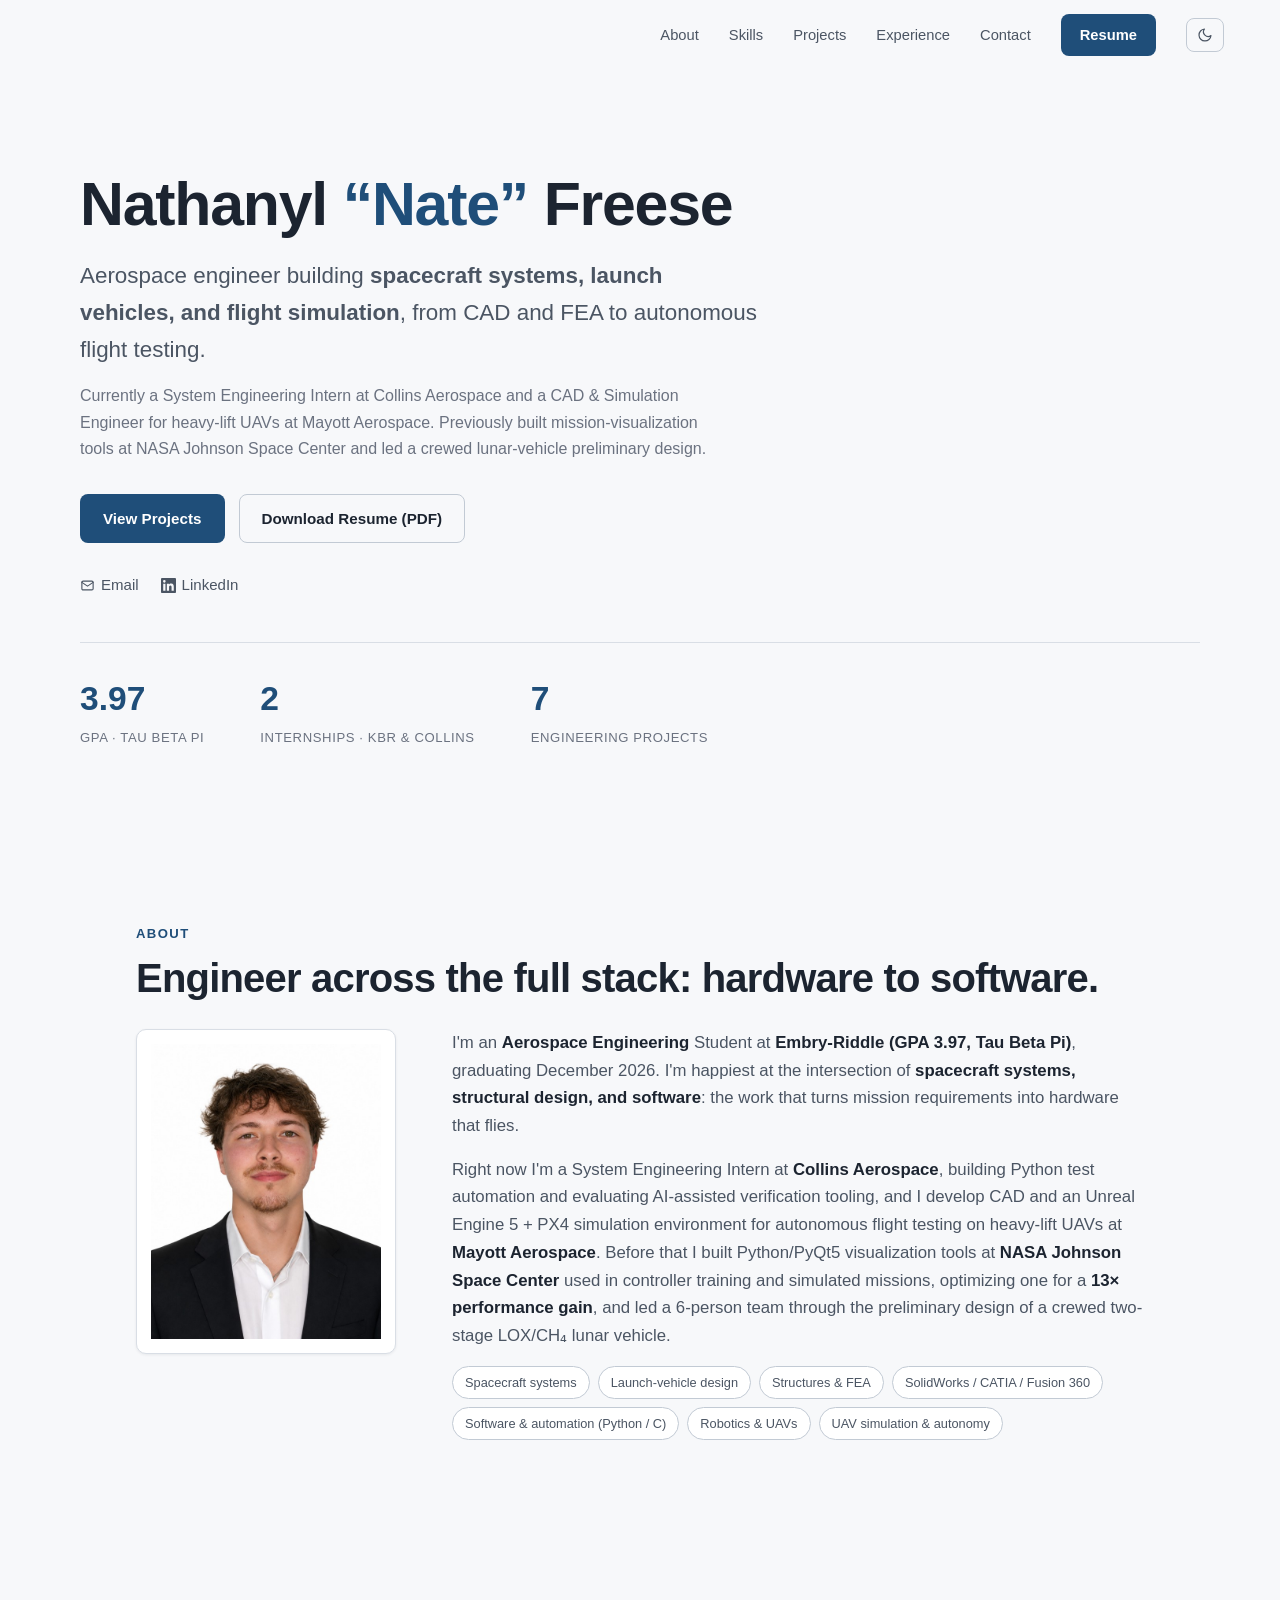
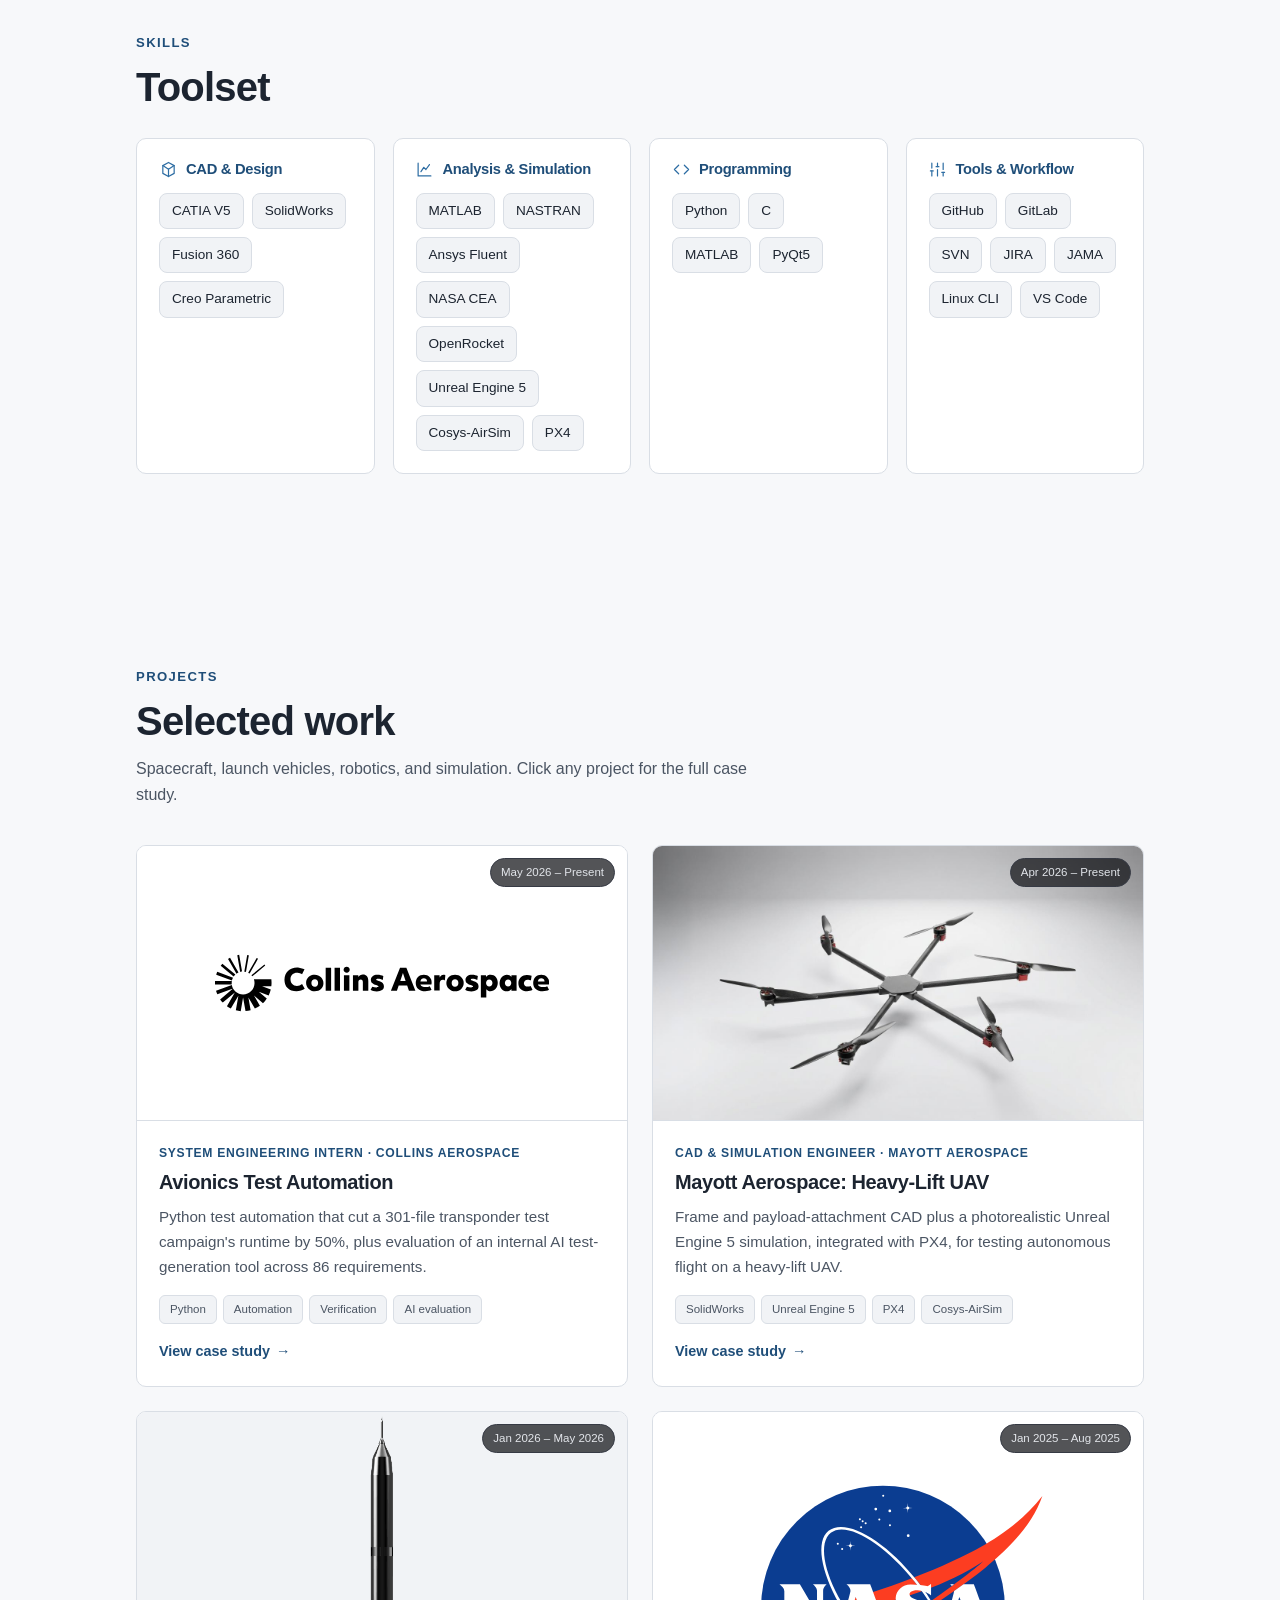
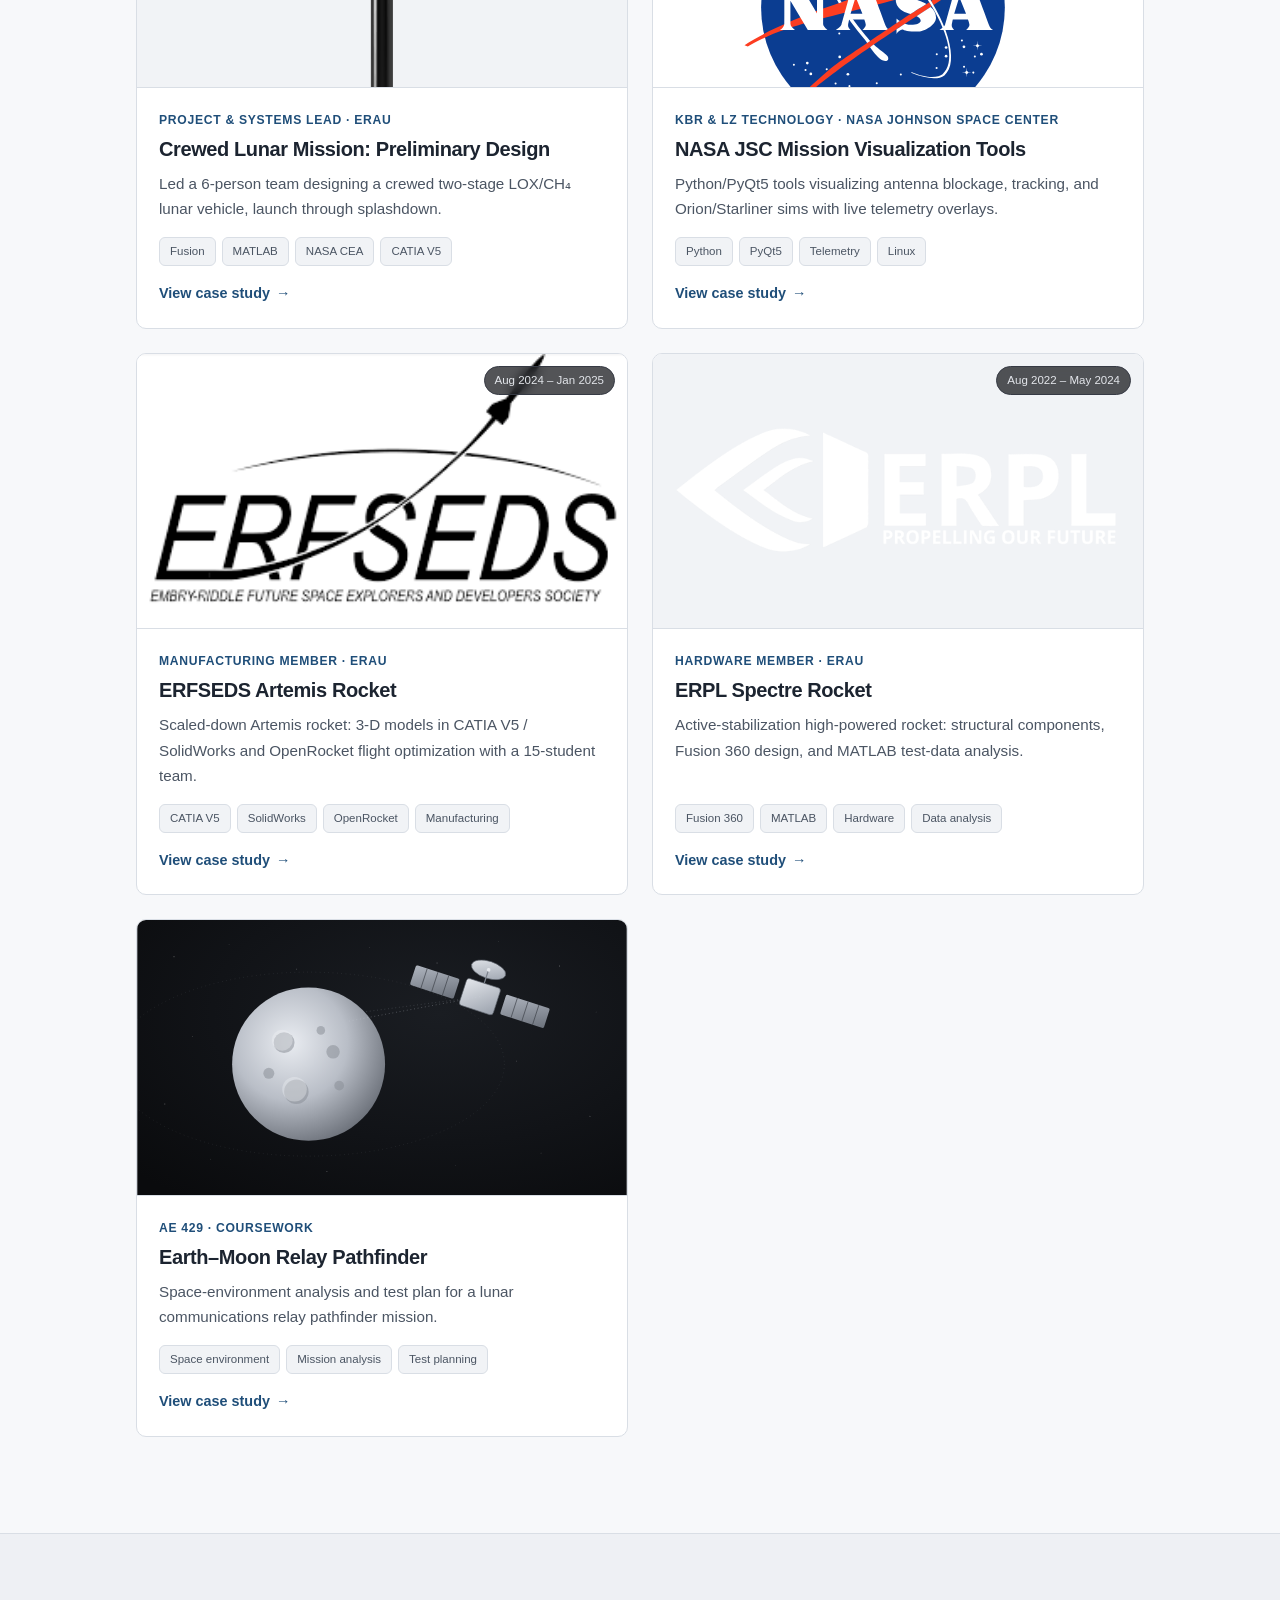
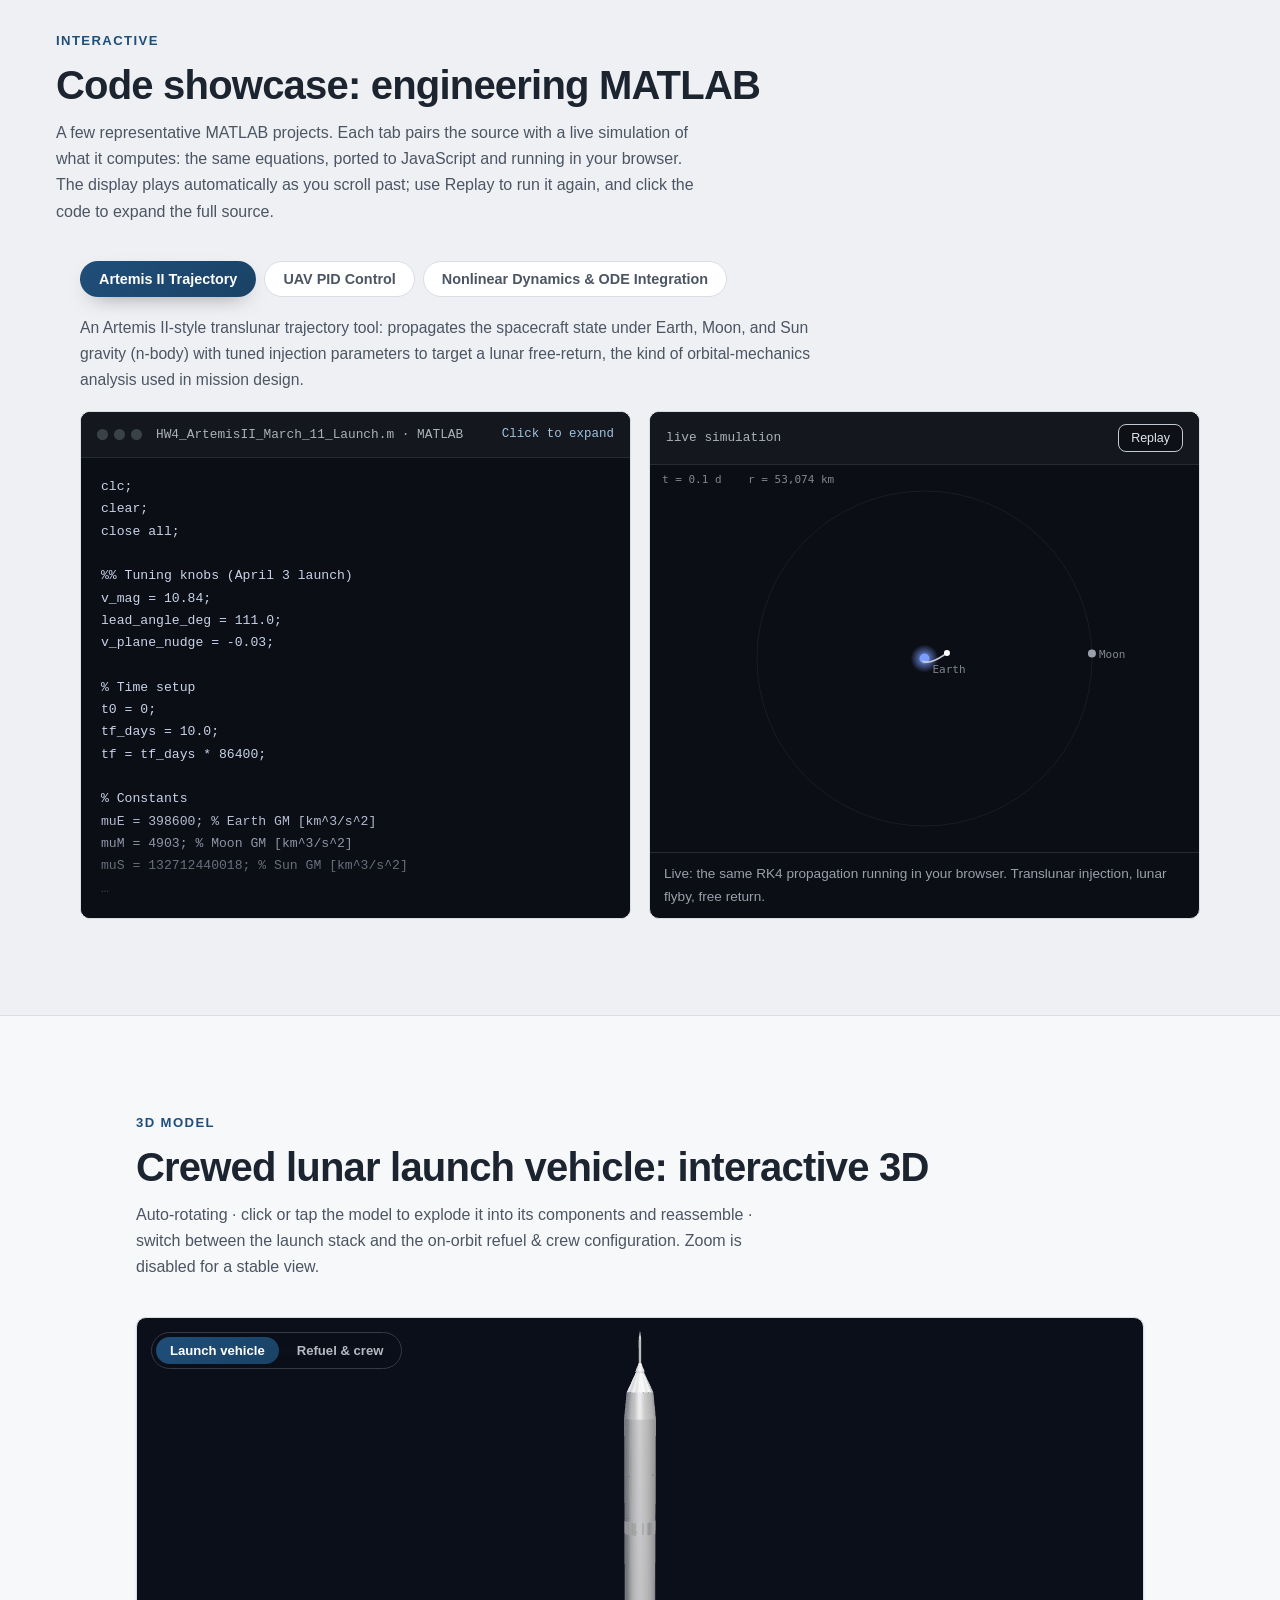
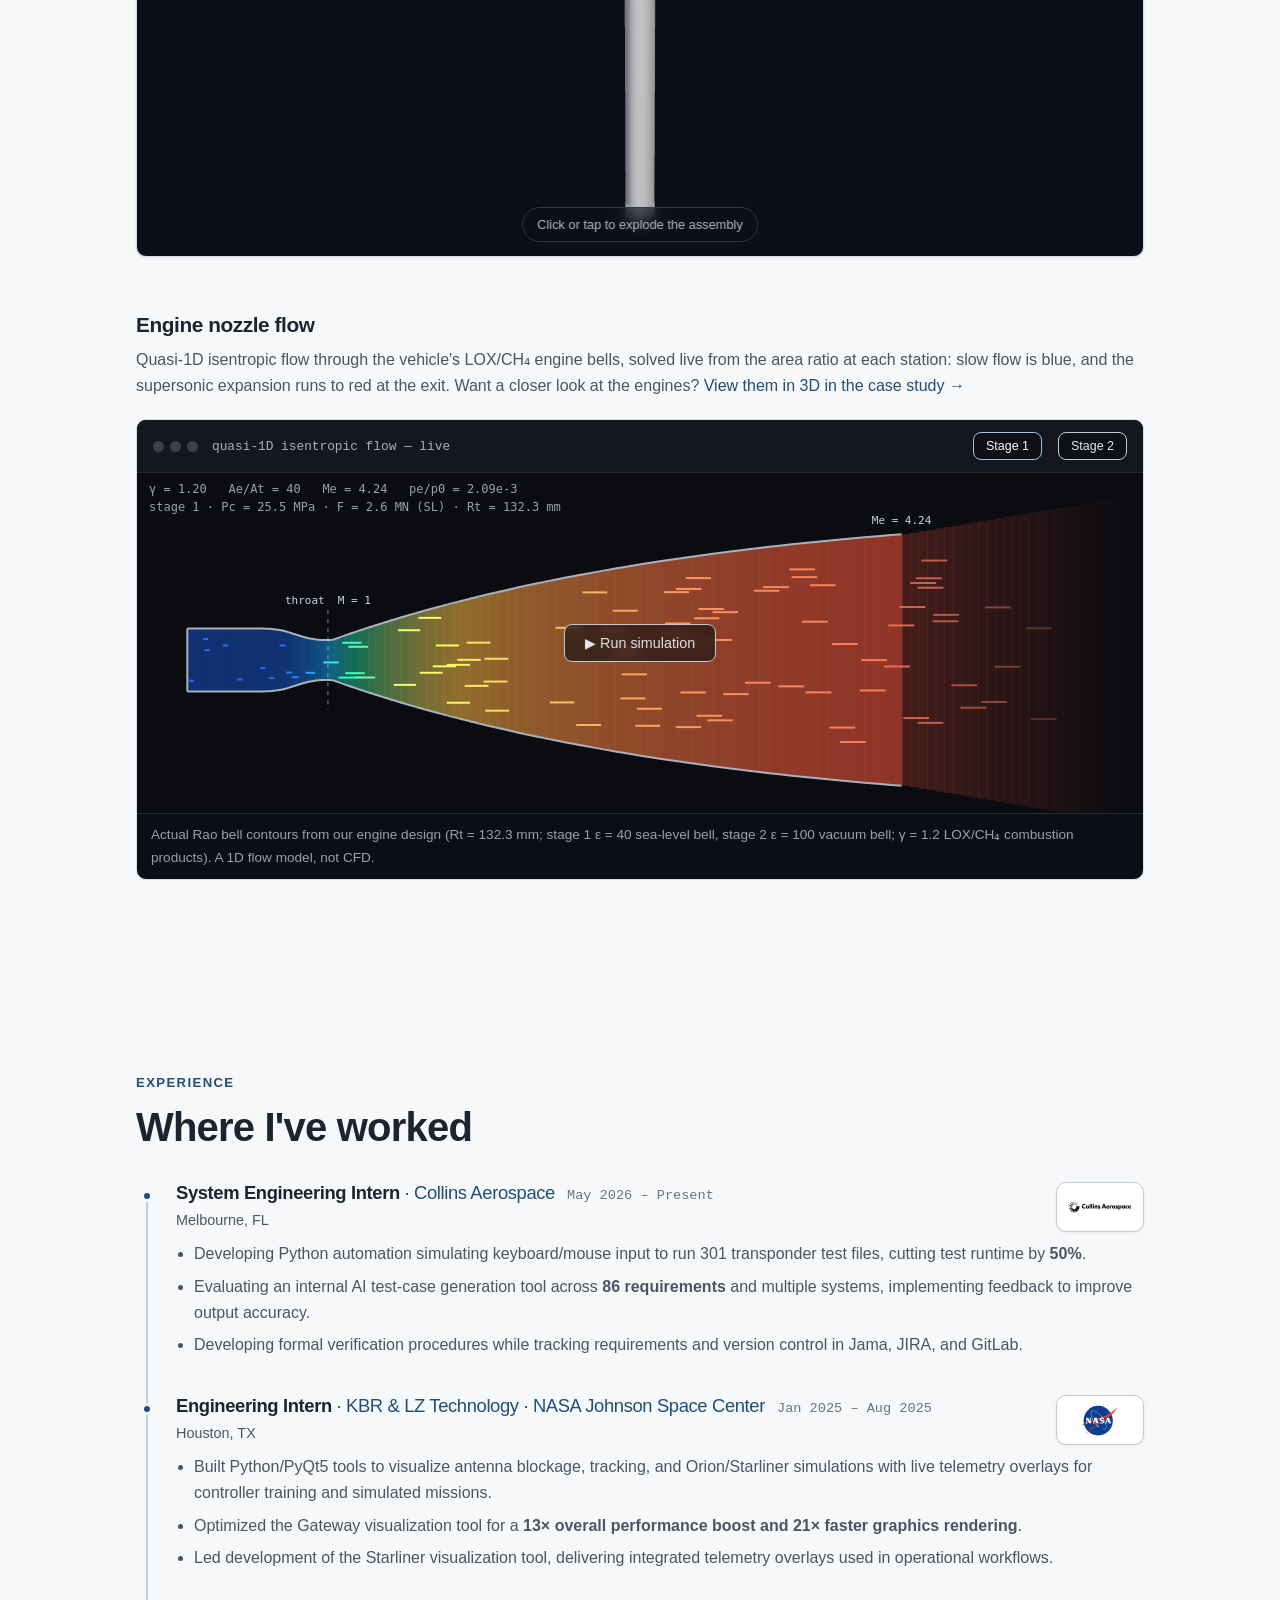
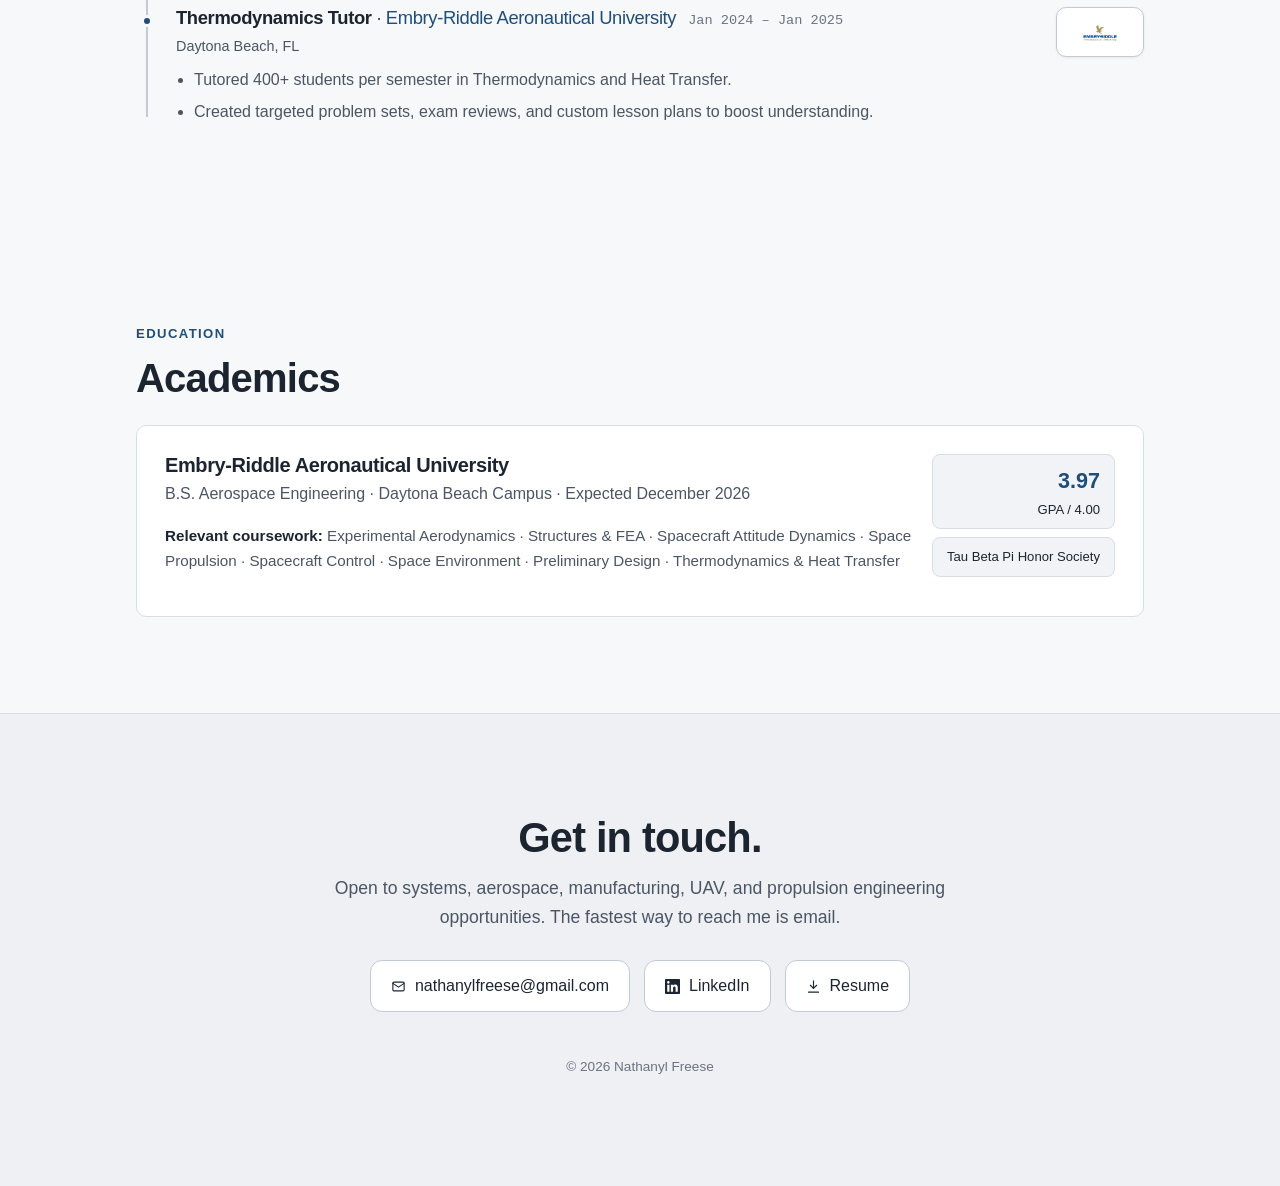
==== index.html @ 3618cfd7 "Move nozzle flow sim to homepage under the 3D launch vehicle Sim now lives in the interactive 3D sec" ====
<!DOCTYPE html>
<html lang="en">
<head>
  <meta charset="UTF-8" />
  <meta name="viewport" content="width=device-width, initial-scale=1.0" />
  <title>Nate Freese | Aerospace Engineer</title>

  <!-- SEO -->
  <meta name="description" content="Nathanyl (Nate) Freese, Aerospace Engineering student at Embry-Riddle. Experience at Collins Aerospace and NASA Johnson Space Center: spacecraft systems, CAD, launch-vehicle design, robotics/UAV, and flight simulation in Unreal Engine 5 and Python." />
  <meta name="author" content="Nathanyl Freese" />
  <meta name="keywords" content="aerospace engineer, spacecraft systems, CAD, CATIA, MATLAB, Unreal Engine, NASA, launch vehicle, robotics, UAV, FEA, portfolio" />
  <link rel="canonical" href="https://n8freese.github.io/" />
  <meta name="theme-color" content="#f7f8fa" />

  <!-- Security: strict same-origin content policy (hash allows the import map below).
       GitHub Pages can't set response headers, so this is delivered via meta tags. -->
  <meta http-equiv="Content-Security-Policy" content="default-src 'self'; script-src 'self' 'sha256-tS2170C9H1Ed8YLYARS25TrB7O/tA0AzitjbnsdiaLc='; style-src 'self' 'unsafe-inline'; img-src 'self' data: blob:; media-src 'self'; connect-src 'self'; font-src 'self'; object-src 'none'; frame-src 'none'; base-uri 'self'; form-action 'none'" />
  <meta name="referrer" content="strict-origin-when-cross-origin" />

  <!-- Open Graph / social -->
  <meta property="og:type" content="website" />
  <meta property="og:title" content="Nate Freese | Aerospace Engineer" />
  <meta property="og:description" content="Aerospace Engineering student (ERAU). Experience at Collins Aerospace & NASA Johnson Space Center. Spacecraft systems, CAD, launch-vehicle design, robotics, and flight simulation." />
  <meta property="og:url" content="https://n8freese.github.io/" />
  <meta property="og:image" content="https://n8freese.github.io/assets/img/og-image.png" />
  <meta name="twitter:card" content="summary_large_image" />
  <meta name="twitter:title" content="Nate Freese | Aerospace Engineer" />
  <meta name="twitter:description" content="Aerospace Engineering student (ERAU). Spacecraft systems, CAD, launch-vehicle design, robotics, and flight simulation." />
  <meta name="twitter:image" content="https://n8freese.github.io/assets/img/og-image.png" />

  <link rel="icon" type="image/svg+xml" href="assets/img/favicon.svg" />
  <link rel="stylesheet" href="assets/css/styles.css" />
  <!-- Applies light/dark mode before first paint (saved choice or OS preference) -->
  <script src="assets/js/theme.js"></script>

  <!-- Structured data for richer search results -->
  <script type="application/ld+json">
  {
    "@context": "https://schema.org",
    "@type": "Person",
    "name": "Nathanyl Freese",
    "alternateName": "Nate Freese",
    "jobTitle": "Aerospace Engineering Student",
    "email": "mailto:nathanylfreese@gmail.com",
    "url": "https://n8freese.github.io/",
    "alumniOf": "Embry-Riddle Aeronautical University",
    "sameAs": [
      "https://www.linkedin.com/in/nathanyl-freese/"
    ]
  }
  </script>

  <!-- Three.js, self-hosted (no external CDN). Vendored from three@0.160.0. -->
  <script type="importmap">
    { "imports": { "three": "./assets/js/three.module.js" } }
  </script>
</head>
<body>
  <a href="#projects" class="sr-only">Skip to projects</a>

  <!-- NAV -->
  <header class="nav">
    <a class="nav__brand" href="#top" aria-label="Back to top"></a>
    <button class="nav__toggle" aria-label="Toggle menu" aria-expanded="false">
      <span></span><span></span><span></span>
    </button>
    <nav class="nav__links" aria-label="Primary">
      <a href="#about">About</a>
      <a href="#skills">Skills</a>
      <a href="#projects">Projects</a>
      <a href="#experience">Experience</a>
      <a href="#contact">Contact</a>
      <a class="btn" href="assets/nathanyl_freese_resume.pdf" download>Resume</a>
      <button class="nav__theme" type="button" aria-label="Switch to dark mode">
        <svg class="ico-moon" width="16" height="16" viewBox="0 0 24 24" fill="none" stroke="currentColor" stroke-width="1.8" stroke-linecap="round" stroke-linejoin="round" aria-hidden="true"><path d="M21 12.8A9 9 0 1 1 11.2 3a7 7 0 0 0 9.8 9.8Z"/></svg>
        <svg class="ico-sun" width="16" height="16" viewBox="0 0 24 24" fill="none" stroke="currentColor" stroke-width="1.8" stroke-linecap="round" stroke-linejoin="round" aria-hidden="true"><circle cx="12" cy="12" r="4"/><path d="M12 2v2m0 16v2M4.9 4.9l1.4 1.4m11.4 11.4 1.4 1.4M2 12h2m16 0h2M4.9 19.1l1.4-1.4M17.7 6.3l1.4-1.4"/></svg>
      </button>
    </nav>
  </header>

  <!-- HERO -->
  <section id="top" class="hero">
    <div class="hero__inner">
      <h1 class="hero__name">Nathanyl <span class="accent">“Nate”</span> Freese</h1>
      <p class="hero__pitch">
        Aerospace engineer building <strong>spacecraft systems, launch vehicles, and flight simulation</strong>, from CAD and FEA to autonomous flight testing.
      </p>
      <p class="hero__sub">
        Currently a System Engineering Intern at Collins Aerospace and a CAD &amp; Simulation Engineer for heavy-lift UAVs at Mayott Aerospace. Previously built mission-visualization tools at NASA Johnson Space Center and led a crewed lunar-vehicle preliminary design.
      </p>
      <div class="hero__cta">
        <a class="btn" href="#projects">View Projects</a>
        <a class="btn btn--ghost" href="assets/nathanyl_freese_resume.pdf" download>Download Resume (PDF)</a>
      </div>
      <div class="hero__links">
        <a href="mailto:nathanylfreese@gmail.com"><svg width="15" height="15" viewBox="0 0 24 24" fill="none" stroke="currentColor" stroke-width="1.8" stroke-linecap="round" stroke-linejoin="round" aria-hidden="true"><rect x="3" y="5" width="18" height="14" rx="2"/><path d="m3 7 9 6 9-6"/></svg>Email</a>
        <a href="https://www.linkedin.com/in/nathanyl-freese/" target="_blank" rel="noopener"><svg width="15" height="15" viewBox="0 0 24 24" fill="currentColor" aria-hidden="true"><path d="M20.45 20.45h-3.55v-5.57c0-1.33-.03-3.04-1.85-3.04-1.86 0-2.14 1.45-2.14 2.94v5.67H9.35V9h3.41v1.56h.05c.47-.9 1.63-1.85 3.36-1.85 3.6 0 4.27 2.37 4.27 5.45v6.29ZM5.34 7.43a2.06 2.06 0 1 1 0-4.12 2.06 2.06 0 0 1 0 4.12ZM7.12 20.45H3.56V9h3.56v11.45ZM22.22 0H1.77C.79 0 0 .77 0 1.72v20.55C0 23.22.79 24 1.77 24h20.45c.98 0 1.78-.78 1.78-1.73V1.72C24 .77 23.2 0 22.22 0Z"/></svg>LinkedIn</a>
      </div>
      <div class="hero__stats">
        <div class="hero__stat"><div class="n">3.97</div><div class="l">GPA · Tau Beta Pi</div></div>
        <div class="hero__stat"><div class="n">2</div><div class="l">Internships · KBR &amp; Collins</div></div>
        <div class="hero__stat"><div class="n">7</div><div class="l">Engineering projects</div></div>
      </div>
    </div>
  </section>

  <!-- ABOUT -->
  <section id="about" class="section">
    <p class="section__eyebrow">About</p>
    <h2 class="section__title">Engineer across the full stack: hardware to software.</h2>
    <div class="about" style="margin-top:28px">
      <div class="about__photo" aria-label="Nate Freese headshot">
        <img src="assets/img/headshot.jpg" alt="Nate Freese" />
      </div>
      <div class="about__text">
        <p>
          I'm an <strong>Aerospace Engineering</strong> Student at <strong>Embry-Riddle (GPA 3.97, Tau Beta Pi)</strong>, graduating December 2026. I'm happiest at the intersection of <strong>spacecraft systems, structural design, and software</strong>: the work that turns mission requirements into hardware that flies.
        </p>
        <p>
          Right now I'm a System Engineering Intern at <strong>Collins Aerospace</strong>, building Python test automation and evaluating AI-assisted verification tooling, and I develop CAD and an Unreal Engine 5 + PX4 simulation environment for autonomous flight testing on heavy-lift UAVs at <strong>Mayott Aerospace</strong>. Before that I built Python/PyQt5 visualization tools at <strong>NASA Johnson Space Center</strong> used in controller training and simulated missions, optimizing one for a <strong>13× performance gain</strong>, and led a 6-person team through the preliminary design of a crewed two-stage LOX/CH₄ lunar vehicle.
        </p>
        <div class="about__focus">
          <span class="chip">Spacecraft systems</span>
          <span class="chip">Launch-vehicle design</span>
          <span class="chip">Structures &amp; FEA</span>
          <span class="chip">SolidWorks / CATIA / Fusion 360</span>
          <span class="chip">Software &amp; automation (Python / C)</span>
          <span class="chip">Robotics &amp; UAVs</span>
          <span class="chip">UAV simulation &amp; autonomy</span>
        </div>
      </div>
    </div>
  </section>

  <!-- SKILLS -->
  <section id="skills" class="section">
    <p class="section__eyebrow">Skills</p>
    <h2 class="section__title">Toolset</h2>
    <div class="skills" style="margin-top:28px">
      <div class="skills__group">
        <h3><span class="ico"><svg width="17" height="17" viewBox="0 0 24 24" fill="none" stroke="currentColor" stroke-width="1.7" stroke-linecap="round" stroke-linejoin="round" aria-hidden="true"><path d="m12 2 8 4.5v11L12 22l-8-4.5v-11L12 2Z"/><path d="M12 22V11.5M4 6.5l8 5 8-5"/></svg></span> CAD &amp; Design</h3>
        <div class="skills__list">
          <span>CATIA V5</span><span>SolidWorks</span><span>Fusion 360</span><span>Creo Parametric</span>
        </div>
      </div>
      <div class="skills__group">
        <h3><span class="ico"><svg width="17" height="17" viewBox="0 0 24 24" fill="none" stroke="currentColor" stroke-width="1.7" stroke-linecap="round" stroke-linejoin="round" aria-hidden="true"><path d="M3 3v18h18"/><path d="m7 15 4-6 3 3 5-7"/></svg></span> Analysis &amp; Simulation</h3>
        <div class="skills__list">
          <span>MATLAB</span><span>NASTRAN</span><span>Ansys Fluent</span><span>NASA CEA</span><span>OpenRocket</span><span>Unreal Engine 5</span><span>Cosys-AirSim</span><span>PX4</span>
        </div>
      </div>
      <div class="skills__group">
        <h3><span class="ico"><svg width="17" height="17" viewBox="0 0 24 24" fill="none" stroke="currentColor" stroke-width="1.7" stroke-linecap="round" stroke-linejoin="round" aria-hidden="true"><path d="m8 6-6 6 6 6M16 6l6 6-6 6"/></svg></span> Programming</h3>
        <div class="skills__list">
          <span>Python</span><span>C</span><span>MATLAB</span><span>PyQt5</span>
        </div>
      </div>
      <div class="skills__group">
        <h3><span class="ico"><svg width="17" height="17" viewBox="0 0 24 24" fill="none" stroke="currentColor" stroke-width="1.7" stroke-linecap="round" stroke-linejoin="round" aria-hidden="true"><path d="M4 21v-7M4 10V3M12 21v-9M12 8V3M20 21v-5M20 12V3"/><path d="M2 14h4M10 8h4M18 16h4"/></svg></span> Tools &amp; Workflow</h3>
        <div class="skills__list">
          <span>GitHub</span><span>GitLab</span><span>SVN</span><span>JIRA</span><span>JAMA</span><span>Linux CLI</span><span>VS Code</span>
        </div>
      </div>
    </div>
  </section>

  <!-- PROJECTS -->
  <section id="projects" class="section">
    <p class="section__eyebrow">Projects</p>
    <h2 class="section__title">Selected work</h2>
    <p class="section__hint">Spacecraft, launch vehicles, robotics, and simulation. Click any project for the full case study.</p>
    <div class="projects" id="projects-grid">
      <!-- Cards are generated from assets/js/projects.js -->
      <noscript><p style="color:var(--muted)">Enable JavaScript to view projects, or see the resume PDF.</p></noscript>
    </div>
  </section>

  <!-- ENGINEERING DEMOS (tabbed) -->
  <section class="section section--feature">
    <p class="section__eyebrow">Interactive</p>
    <h2 class="section__title">Code showcase: engineering MATLAB</h2>
    <p class="section__hint">A few representative MATLAB projects. Each tab pairs the source with a live simulation of what it computes: the same equations, ported to JavaScript and running in your browser. The display plays automatically as you scroll past; use Replay to run it again, and click the code to expand the full source.</p>
    <div data-demo-tabs></div>
  </section>

  <!-- 3D ROCKET MODEL -->
  <section id="rocket" class="section">
    <p class="section__eyebrow">3D Model</p>
    <h2 class="section__title">Crewed lunar launch vehicle: interactive 3D</h2>
    <p class="section__hint">Auto-rotating · click or tap the model to explode it into its components and reassemble · switch between the launch stack and the on-orbit refuel &amp; crew configuration. Zoom is disabled for a stable view.</p>
    <div id="rocket-viewer" class="rocket-viewer" data-rocket>
      <div class="rocket-viewer__controls">
        <div class="rocket-viewer__seg" role="tablist" aria-label="Select vehicle">
          <button class="is-active" data-model="0" type="button" aria-selected="true">Launch vehicle</button>
          <button data-model="1" type="button" aria-selected="false">Refuel &amp; crew</button>
        </div>
      </div>
      <canvas class="rocket-viewer__canvas" data-canvas></canvas>
      <div class="rocket-viewer__hint" data-hint>Click or tap to explode the assembly</div>
      <div class="rocket-viewer__placeholder" data-placeholder>
        <p>Loading 3D model…</p>
        <small>Interactive model requires WebGL &amp; JavaScript.</small>
      </div>
    </div>

    <!-- Engine nozzle flow: quasi-1D isentropic sim (assets/js/nozzle-sim.js) -->
    <div class="nozzlehome">
      <h3 class="nozzlehome__title">Engine nozzle flow</h3>
      <p class="section__hint">Quasi-1D isentropic flow through the vehicle's LOX/CH₄ engine bells, solved live from the area ratio at each station: slow flow is blue, and the supersonic expansion runs to red at the exit. Want a closer look at the engines? <a href="project.html?id=lunar-mission">View them in 3D in the case study →</a></p>
      <div class="demos__run nozzlesim">
        <div class="demo__bar"><span class="dots"><i></i><i></i><i></i></span>
          <span class="codeview__name">quasi-1D isentropic flow — live</span>
          <button type="button" class="demo__btn" data-nozzle-stage="S1" aria-pressed="true">Stage 1</button>
          <button type="button" class="demo__btn" data-nozzle-stage="S2" aria-pressed="false">Stage 2</button>
        </div>
        <div class="nozzlesim__stage">
          <canvas class="nozzlesim__canvas" data-nozzle></canvas>
          <button type="button" class="demo__btn nozzlesim__play" data-nozzle-play aria-pressed="false">▶ Run simulation</button>
        </div>
        <p class="demos__cap">Actual Rao bell contours from our engine design (Rt = 132.3 mm; stage 1 ε = 40 sea-level bell, stage 2 ε = 100 vacuum bell; γ = 1.2 LOX/CH₄ combustion products). A 1D flow model, not CFD.</p>
      </div>
    </div>
  </section>

  <!-- EXPERIENCE -->
  <section id="experience" class="section">
    <p class="section__eyebrow">Experience</p>
    <h2 class="section__title">Where I've worked</h2>
    <div class="timeline" style="margin-top:32px">
      <div class="timeline__item">
        <span class="timeline__logo" aria-hidden="true"><img src="assets/img/logos/collins.svg" alt="" loading="lazy" /></span>
        <div class="timeline__head">
          <h3>System Engineering Intern <span>· Collins Aerospace</span></h3>
          <span class="timeline__date">May 2026 – Present</span>
        </div>
        <p class="timeline__place">Melbourne, FL</p>
        <ul>
          <li>Developing Python automation simulating keyboard/mouse input to run 301 transponder test files, cutting test runtime by <strong>50%</strong>.</li>
          <li>Evaluating an internal AI test-case generation tool across <strong>86 requirements</strong> and multiple systems, implementing feedback to improve output accuracy.</li>
          <li>Developing formal verification procedures while tracking requirements and version control in Jama, JIRA, and GitLab.</li>
        </ul>
      </div>
      <div class="timeline__item">
        <span class="timeline__logo timeline__logo--dark" aria-hidden="true"><img src="assets/img/logos/nasa.svg" alt="" loading="lazy" /></span>
        <div class="timeline__head">
          <h3>Engineering Intern <span>· KBR &amp; LZ Technology · NASA Johnson Space Center</span></h3>
          <span class="timeline__date">Jan 2025 – Aug 2025</span>
        </div>
        <p class="timeline__place">Houston, TX</p>
        <ul>
          <li>Built Python/PyQt5 tools to visualize antenna blockage, tracking, and Orion/Starliner simulations with live telemetry overlays for controller training and simulated missions.</li>
          <li>Optimized the Gateway visualization tool for a <strong>13× overall performance boost and 21× faster graphics rendering</strong>.</li>
          <li>Led development of the Starliner visualization tool, delivering integrated telemetry overlays used in operational workflows.</li>
        </ul>
      </div>
      <div class="timeline__item">
        <span class="timeline__logo" aria-hidden="true"><img src="assets/img/logos/erau.png" alt="" loading="lazy" /></span>
        <div class="timeline__head">
          <h3>Thermodynamics Tutor <span>· Embry-Riddle Aeronautical University</span></h3>
          <span class="timeline__date">Jan 2024 – Jan 2025</span>
        </div>
        <p class="timeline__place">Daytona Beach, FL</p>
        <ul>
          <li>Tutored 400+ students per semester in Thermodynamics and Heat Transfer.</li>
          <li>Created targeted problem sets, exam reviews, and custom lesson plans to boost understanding.</li>
        </ul>
      </div>
    </div>
  </section>

  <!-- EDUCATION -->
  <section id="education" class="section">
    <p class="section__eyebrow">Education</p>
    <h2 class="section__title">Academics</h2>
    <div class="edu" style="margin-top:24px">
      <div>
        <h3>Embry-Riddle Aeronautical University</h3>
        <p class="edu__meta">B.S. Aerospace Engineering · Daytona Beach Campus · Expected December 2026</p>
        <p class="edu__course"><strong>Relevant coursework:</strong> Experimental Aerodynamics · Structures &amp; FEA · Spacecraft Attitude Dynamics · Space Propulsion · Spacecraft Control · Space Environment · Preliminary Design · Thermodynamics &amp; Heat Transfer</p>
      </div>
      <div class="edu__honors">
        <div class="edu__badge"><span class="big">3.97</span> GPA / 4.00</div>
        <div class="edu__badge">Tau Beta Pi Honor Society</div>
      </div>
    </div>
  </section>

  <!-- CONTACT -->
  <footer id="contact" class="contact">
    <div class="contact__inner">
      <h2 class="contact__title">Get in touch.</h2>
      <p class="contact__text">Open to systems, aerospace, manufacturing, UAV, and propulsion engineering opportunities. The fastest way to reach me is email.</p>
      <div class="contact__links">
        <a class="iconlink" href="mailto:nathanylfreese@gmail.com"><svg width="15" height="15" viewBox="0 0 24 24" fill="none" stroke="currentColor" stroke-width="1.8" stroke-linecap="round" stroke-linejoin="round" aria-hidden="true"><rect x="3" y="5" width="18" height="14" rx="2"/><path d="m3 7 9 6 9-6"/></svg>nathanylfreese@gmail.com</a>
        <a class="iconlink" href="https://www.linkedin.com/in/nathanyl-freese/" target="_blank" rel="noopener"><svg width="15" height="15" viewBox="0 0 24 24" fill="currentColor" aria-hidden="true"><path d="M20.45 20.45h-3.55v-5.57c0-1.33-.03-3.04-1.85-3.04-1.86 0-2.14 1.45-2.14 2.94v5.67H9.35V9h3.41v1.56h.05c.47-.9 1.63-1.85 3.36-1.85 3.6 0 4.27 2.37 4.27 5.45v6.29ZM5.34 7.43a2.06 2.06 0 1 1 0-4.12 2.06 2.06 0 0 1 0 4.12ZM7.12 20.45H3.56V9h3.56v11.45ZM22.22 0H1.77C.79 0 0 .77 0 1.72v20.55C0 23.22.79 24 1.77 24h20.45c.98 0 1.78-.78 1.78-1.73V1.72C24 .77 23.2 0 22.22 0Z"/></svg>LinkedIn</a>
        <a class="iconlink" href="assets/nathanyl_freese_resume.pdf" download><svg width="15" height="15" viewBox="0 0 24 24" fill="none" stroke="currentColor" stroke-width="1.8" stroke-linecap="round" stroke-linejoin="round" aria-hidden="true"><path d="M12 3v12m0 0 5-5m-5 5-5-5"/><path d="M4 21h16"/></svg>Resume</a>
      </div>
      <p class="footer__note">© <span id="year"></span> Nathanyl Freese</p>
    </div>
  </footer>

  <script src="assets/js/projects.js"></script>
  <script src="assets/js/main.js"></script>
  <script src="assets/js/codeviewer.js"></script>
  <script src="assets/js/sims.js"></script>
  <script src="assets/js/demo.js"></script>
  <script src="assets/js/nozzle-sim.js"></script>
  <script type="module" src="assets/js/rocket3d.js"></script>
</body>
</html>
---- assets/css/styles.css ----
/* ============================================================================
 * Nate Freese - Portfolio
 * Plain CSS, no build step. Light engineering theme, navy accent; code/3D
 * panels stay dark.
 * Sections: tokens · base · nav · hero · sections · about · skills ·
 *           projects · demo · 3D · timeline · education · contact · detail page
 * ==========================================================================*/

/* ---------- Design tokens ------------------------------------------------- */
:root {
  --bg:        #f7f8fa;
  --bg-2:      #eef0f4;
  --card:      #ffffff;
  --card-2:    #f1f3f6;
  --text:      #1c2430;
  --muted:     #4b5563;
  --faint:     #6b7280;
  --accent:    #1f4e79;
  --accent-2:  #2d6da3;
  --accent-3:  #16385a;
  --border:    #d9dee5;
  --border-2:  #c2cad4;
  --ring:      rgba(31, 78, 121, .45);

  /* Solid navy fill for primary buttons / active controls */
  --metal-1:   #1f4e79;
  --metal-2:   #1a4266;
  --on-metal:  #ffffff;

  --radius:    10px;
  --radius-sm: 8px;
  --maxw:      1120px;
  --gutter:    clamp(18px, 5vw, 56px);

  --shadow:    0 1px 3px rgba(16, 24, 40, .07);
  --shadow-lg: 0 4px 14px rgba(16, 24, 40, .10);

  --font: "Inter", -apple-system, BlinkMacSystemFont, "Segoe UI", Roboto, Helvetica, Arial, sans-serif;
  --mono: "SF Mono", "JetBrains Mono", "Fira Code", ui-monospace, Menlo, Consolas, monospace;

  --ease: cubic-bezier(.22, .61, .36, 1);

  color-scheme: light;
}

/* Dark theme - same navy accent family on graphite. The code / simulation /
   3D panels are hardcoded dark and render identically in both modes.
   Applied by assets/js/theme.js (saved choice, else OS preference). */
:root[data-theme="dark"] {
  --bg:        #11151b;
  --bg-2:      #161b22;
  --card:      #1a2029;
  --card-2:    #222935;
  --text:      #e7eaef;
  --muted:     #a9b1bc;
  --faint:     #838b96;
  --accent:    #7db0dd;
  --accent-2:  #9cc4e8;
  --accent-3:  #b9d6ef;
  --border:    #2a323e;
  --border-2:  #3b4552;
  --ring:      rgba(125, 176, 221, .5);

  --metal-1:   #2d6da3;
  --metal-2:   #275d8b;

  --shadow:    0 1px 3px rgba(0, 0, 0, .45);
  --shadow-lg: 0 4px 14px rgba(0, 0, 0, .55);

  color-scheme: dark;
}

/* ---------- Base ---------------------------------------------------------- */
*, *::before, *::after { box-sizing: border-box; }

html { scroll-behavior: smooth; scroll-padding-top: 80px; }

body {
  margin: 0;
  font-family: var(--font);
  background: var(--bg);
  color: var(--text);
  line-height: 1.65;
  -webkit-font-smoothing: antialiased;
  text-rendering: optimizeLegibility;
  overflow-x: hidden;
}

a { color: var(--accent); text-decoration: none; transition: color .18s var(--ease); }
a:hover { color: var(--accent-3); }

h1, h2, h3, h4 { line-height: 1.15; letter-spacing: -0.02em; font-weight: 700; }
img { max-width: 100%; display: block; }
:focus-visible { outline: 2px solid var(--ring); outline-offset: 3px; border-radius: 4px; }

.sr-only {
  position: absolute; width: 1px; height: 1px; padding: 0; margin: -1px;
  overflow: hidden; clip: rect(0, 0, 0, 0); white-space: nowrap; border: 0;
}

/* ---------- Buttons ------------------------------------------------------- */
.btn {
  display: inline-flex; align-items: center; gap: 8px;
  padding: 11px 22px; border-radius: var(--radius-sm);
  background: var(--metal-1);
  color: var(--on-metal); font-weight: 600; font-size: .95rem;
  border: 1px solid transparent;
  transition: background .18s var(--ease);
}
.btn:hover { background: var(--metal-2); color: var(--on-metal); }
.btn--ghost {
  background: transparent; border: 1px solid var(--border-2); color: var(--text);
}
.btn--ghost:hover { border-color: var(--accent); color: var(--accent); background: rgba(31, 78, 121, .05); }

/* ---------- Nav ---------------------------------------------------------- */
.nav {
  position: sticky; top: 0; z-index: 100;
  display: flex; align-items: center; justify-content: space-between;
  padding: 14px var(--gutter);
  background: rgba(247, 248, 250, .92);
  backdrop-filter: blur(10px);
  -webkit-backdrop-filter: blur(10px);
  border-bottom: 1px solid transparent;
  transition: border-color .3s var(--ease), background .3s var(--ease);
}
:root[data-theme="dark"] .nav { background: rgba(17, 21, 27, .92); }
.nav.is-scrolled { border-bottom-color: var(--border); }
.nav__brand {
  font-weight: 800; letter-spacing: 1px; font-size: 1.1rem; color: var(--text);
  display: inline-flex; align-items: center; gap: 8px;
}
.nav__brand .dot {
  width: 9px; height: 9px; border-radius: 50%;
  background: linear-gradient(135deg, var(--accent), var(--accent-2));
  box-shadow: 0 0 12px var(--accent);
}
.nav__links { display: flex; align-items: center; gap: clamp(14px, 2.4vw, 30px); }
.nav__links a { color: var(--muted); font-size: .92rem; font-weight: 500; }
.nav__links a:hover { color: var(--text); }
.nav__links .btn { padding: 8px 18px; }
/* .nav__links a's muted color outranks .btn by specificity, which left the
   Resume button light-on-light; force the dark on-metal text back. */
.nav__links a.btn { color: var(--on-metal); font-weight: 600; }

/* Light/dark mode toggle - shows the mode you'd switch to */
.nav__theme {
  display: inline-grid; place-items: center; width: 38px; height: 34px;
  background: none; border: 1px solid var(--border-2); border-radius: 8px;
  color: var(--muted); cursor: pointer;
  transition: color .18s var(--ease), border-color .18s var(--ease);
}
.nav__theme:hover { color: var(--text); border-color: var(--accent); }
.nav__theme svg { display: block; }
.nav__theme .ico-sun { display: none; }
:root[data-theme="dark"] .nav__theme .ico-sun { display: block; }
:root[data-theme="dark"] .nav__theme .ico-moon { display: none; }

.nav__toggle {
  display: none; background: none; border: 1px solid var(--border-2);
  border-radius: 8px; width: 42px; height: 38px; cursor: pointer;
  flex-direction: column; gap: 5px; align-items: center; justify-content: center;
}
.nav__toggle span { width: 20px; height: 2px; background: var(--text); border-radius: 2px; transition: .25s var(--ease); }
.nav.is-open .nav__toggle span:nth-child(1) { transform: translateY(7px) rotate(45deg); }
.nav.is-open .nav__toggle span:nth-child(2) { opacity: 0; }
.nav.is-open .nav__toggle span:nth-child(3) { transform: translateY(-7px) rotate(-45deg); }

@media (max-width: 760px) {
  .nav__toggle { display: flex; }
  .nav__links {
    position: absolute; top: 100%; right: var(--gutter); left: var(--gutter);
    flex-direction: column; align-items: flex-start; gap: 4px;
    background: var(--card); border: 1px solid var(--border); border-radius: var(--radius);
    padding: 12px; margin-top: 8px; box-shadow: var(--shadow);
    transform: translateY(-8px); opacity: 0; pointer-events: none;
    transition: opacity .2s var(--ease), transform .2s var(--ease);
  }
  .nav.is-open .nav__links { opacity: 1; transform: none; pointer-events: auto; }
  .nav__links a { padding: 8px 6px; width: 100%; }
  .nav__links .btn { margin-top: 6px; }
}

/* ---------- Hero --------------------------------------------------------- */
.hero {
  position: relative;
  min-height: clamp(560px, 84vh, 820px);
  display: flex; align-items: center;
  padding: 80px var(--gutter) 60px;
  overflow: hidden;
}
.hero__grid { display: none; }
.hero__inner { position: relative; z-index: 1; max-width: var(--maxw); margin: 0 auto; width: 100%; }
.hero__name {
  font-size: clamp(2.4rem, 6vw, 3.8rem); margin: 0 0 18px; font-weight: 800;
  color: var(--text);
}
.hero__name .accent { color: var(--accent); }
.hero__pitch {
  font-size: clamp(1.08rem, 2.4vw, 1.4rem); color: var(--muted);
  max-width: 680px; margin: 0 0 14px;
}
.hero__sub { color: var(--faint); max-width: 640px; margin: 0 0 32px; font-size: 1rem; }
.hero__cta { display: flex; gap: 14px; flex-wrap: wrap; margin-bottom: 30px; }
.hero__links { display: flex; gap: 22px; flex-wrap: wrap; }
.hero__links a { color: var(--muted); font-size: .94rem; display: inline-flex; align-items: center; gap: 6px; }
.hero__links a:hover { color: var(--text); }

.hero__stats {
  display: flex; flex-wrap: wrap; gap: clamp(20px, 5vw, 56px);
  margin-top: 44px; padding-top: 28px; border-top: 1px solid var(--border);
}
.hero__stat .n {
  font-size: clamp(1.5rem, 3.5vw, 2.1rem); font-weight: 800;
  color: var(--accent);
}
.hero__stat .l { color: var(--faint); font-size: .82rem; text-transform: uppercase; letter-spacing: .6px; }

/* ---------- Sections ----------------------------------------------------- */
.section { max-width: var(--maxw); margin: 0 auto; padding: clamp(56px, 9vw, 96px) var(--gutter); }
.section--feature { background: var(--bg-2); max-width: none; border-block: 1px solid var(--border); }
.section--feature > * { max-width: var(--maxw); margin-inline: auto; }
.section__eyebrow { color: var(--accent); font-weight: 600; font-size: .82rem; text-transform: uppercase; letter-spacing: 1.4px; margin: 0 0 10px; }
.section__title { font-size: clamp(1.7rem, 4.4vw, 2.5rem); margin: 0 0 12px; }
.section__hint { color: var(--muted); margin: 0 0 36px; font-size: 1rem; max-width: 640px; }

/* ---------- About -------------------------------------------------------- */
.about { display: grid; grid-template-columns: 260px 1fr; gap: clamp(28px, 5vw, 56px); align-items: start; }
.about__photo {
  position: relative; aspect-ratio: 4/5; border-radius: var(--radius); overflow: hidden;
  border: 1px solid var(--border); background: var(--card);
  display: grid; place-items: center; text-align: center; color: var(--faint);
  font-size: .82rem; padding: 14px; box-shadow: var(--shadow);
}
.about__photo img { width: 100%; height: 100%; object-fit: cover; }
.about__text p { color: var(--muted); margin: 0 0 16px; font-size: 1.05rem; }
.about__text p strong { color: var(--text); }
.about__focus {
  display: flex; flex-wrap: wrap; gap: 8px; margin-top: 8px;
}
.chip {
  font-size: .8rem; color: var(--muted); padding: 5px 12px;
  border: 1px solid var(--border-2); border-radius: 999px; background: var(--card);
}
@media (max-width: 680px) {
  .about { grid-template-columns: 1fr; }
  .about__photo { max-width: 230px; }
}

/* ---------- Skills ------------------------------------------------------- */
.skills { display: grid; grid-template-columns: repeat(auto-fit, minmax(230px, 1fr)); gap: 18px; }
.skills__group {
  background: var(--card); border: 1px solid var(--border); border-radius: var(--radius);
  padding: 22px; transition: border-color .2s var(--ease), transform .2s var(--ease);
}
.skills__group:hover { border-color: var(--border-2); }
.skills__group h3 { margin: 0 0 14px; font-size: .92rem; color: var(--accent); display: flex; align-items: center; gap: 9px; }
.skills__group h3 .ico { display: inline-grid; place-items: center; width: 18px; height: 18px; color: var(--accent-2); }
.skills__group h3 .ico svg { display: block; }
.skills__list { display: flex; flex-wrap: wrap; gap: 8px; }
.skills__list span {
  font-size: .85rem; color: var(--text); padding: 6px 12px;
  background: var(--card-2); border: 1px solid var(--border); border-radius: 8px;
}

/* ---------- Projects ----------------------------------------------------- */
/* All cards share the wide "featured" size, two per row on desktop */
.projects { display: grid; grid-template-columns: repeat(2, minmax(0, 1fr)); gap: 24px; }
@media (max-width: 720px) { .projects { grid-template-columns: 1fr; } }
.card {
  position: relative; display: flex; flex-direction: column;
  background: var(--card); border: 1px solid var(--border); border-radius: var(--radius);
  overflow: hidden; transition: transform .22s var(--ease), border-color .22s var(--ease), box-shadow .22s var(--ease);
}
.card:hover { border-color: var(--border-2); box-shadow: var(--shadow-lg); }
.card--featured { grid-column: auto; } /* uniform grid: featured no longer spans */
.card__medialink { display: block; }
.card__media {
  position: relative; aspect-ratio: 16/9; overflow: hidden;
  background: var(--card-2);
  display: grid; place-items: center; border-bottom: 1px solid var(--border);
}
.card__media img { width: 100%; height: 100%; object-fit: cover; }
/* Show a wide/banner cover whole (no zoom-crop) instead of filling */
.card__media--contain img { object-fit: contain; padding: 18px; }
.card__media .ph {
  text-align: center; color: var(--faint); font-size: .8rem; padding: 16px;
  display: flex; flex-direction: column; align-items: center; gap: 8px;
}
.card__media .ph .glyph { font-size: 1.8rem; opacity: .5; }
.card__logo {
  position: absolute; inset: 0; display: grid; place-items: center;
  background: #fff; padding: 12% 16%;
}
.card__logo img { max-width: 100%; max-height: 100%; object-fit: contain; }
.card__period {
  position: absolute; top: 12px; right: 12px; font-size: .72rem; color: #e2e5ea;
  background: rgba(10, 12, 17, .7); border: 1px solid #363a44; border-radius: 999px;
  padding: 4px 10px; backdrop-filter: blur(6px);
}
.card__body { padding: 22px; display: flex; flex-direction: column; flex: 1; }
.card__cat { color: var(--accent); font-size: .76rem; font-weight: 600; text-transform: uppercase; letter-spacing: .7px; }
.card__body h3 { margin: 8px 0 10px; font-size: 1.25rem; }
.card__tagline { color: var(--muted); font-size: .95rem; margin: 0 0 16px; flex: 1; }
.card__tags { display: flex; flex-wrap: wrap; gap: 6px; margin-bottom: 16px; }
.card__tags span {
  font-size: .72rem; color: var(--muted); padding: 4px 10px;
  border: 1px solid var(--border); border-radius: 6px; background: var(--card-2);
}
.card__link {
  display: inline-flex; align-items: center; gap: 6px; font-weight: 600; font-size: .9rem;
  color: var(--accent); margin-top: auto;
}

/* ---------- Engineering demo (scroll-triggered split) -------------------- */
.demo {
  display: grid; grid-template-columns: 1fr 1fr; gap: 0;
  border: 1px solid var(--border); border-radius: var(--radius); overflow: hidden;
  background: var(--card); box-shadow: var(--shadow);
}
.demo__code { background: #0c0e15; border-right: 1px solid var(--border); min-width: 0; }
.demo__bar {
  display: flex; align-items: center; gap: 8px; padding: 12px 16px;
  border-bottom: 1px solid #262b33; font-family: var(--mono); font-size: .8rem; color: #98a0ab;
  background: #14181e;
}
.demo__bar .dots { display: flex; gap: 6px; margin-right: 6px; }
.demo__bar .dots i { width: 11px; height: 11px; border-radius: 50%; display: inline-block; }
.demo__bar .dots i { background: #3a4149; }
.demo__pre {
  margin: 0; padding: 18px 20px; overflow-x: auto;
  font-family: var(--mono); font-size: .82rem; line-height: 1.7; color: #c8d3ea;
  counter-reset: line;
}
.demo__pre .k { color: #7c9cff; }   /* keyword  */
.demo__pre .f { color: #22c3a6; }   /* function */
.demo__pre .n { color: #ffbd6b; }   /* number   */
.demo__pre .c { color: #5b6478; font-style: italic; } /* comment */
.demo__pre .s { color: #e08aff; }   /* string   */
.demo__stage { position: relative; display: grid; place-items: center; background: radial-gradient(circle at 50% 40%, #11151f, #0a0c11); min-height: 380px; }
.demo__stage canvas { width: 100%; height: 100%; display: block; }
.demo__caption {
  position: absolute; bottom: 0; left: 0; right: 0; padding: 12px 18px;
  font-size: .82rem; color: #98a0ab; background: linear-gradient(transparent, rgba(10,12,17,.85));
}
.demo__controls { position: absolute; top: 14px; right: 14px; display: flex; gap: 8px; }
.demo__btn {
  font-size: .78rem; color: #e2e5ea; background: rgba(10,12,17,.6); cursor: pointer;
  border: 1px solid var(--border-2); border-radius: 8px; padding: 6px 12px; backdrop-filter: blur(6px);
  transition: border-color .18s var(--ease);
}
.demo__btn:hover { border-color: #9fc1e0; }
@media (max-width: 820px) {
  .demo { grid-template-columns: 1fr; }
  .demo__code { border-right: none; border-bottom: 1px solid var(--border); }
}

/* ---------- Code-showcase tabs ------------------------------------------ */
.demos__tabs { display: flex; flex-wrap: wrap; gap: 8px; margin-bottom: 18px; }
.demos__tab {
  font-size: .9rem; font-weight: 600; color: var(--muted); cursor: pointer;
  background: var(--card); border: 1px solid var(--border); border-radius: 999px;
  padding: 9px 18px; transition: color .18s var(--ease), border-color .18s var(--ease), background .18s var(--ease);
}
.demos__tab:hover { color: var(--text); border-color: var(--border-2); }
.demos__tab.is-active {
  color: var(--on-metal); border-color: transparent;
  background: linear-gradient(135deg, var(--metal-1), var(--metal-2));
  box-shadow: 0 8px 22px -12px rgba(0, 0, 0, .6);
}
.demos__blurb { color: var(--muted); font-size: .98rem; margin: 0 0 18px; max-width: 760px; }

/* Code + live-simulation split: source on the left, running display on the right */
.demos__split { display: grid; grid-template-columns: minmax(0, 1fr) minmax(0, 1fr); gap: 18px; align-items: stretch; }
/* min-width:0 lets the grid children shrink below their content's min-content
   width (the code preview never wraps) instead of overflowing the viewport. */
.demos__view, .demos__run { min-width: 0; }
.demos__run {
  border: 1px solid var(--border); border-radius: var(--radius);
  background: #0c0e15; overflow: hidden;
}
/* Desktop: both cards fill the same row height; the code preview and the
   canvas each flex to absorb the difference so the two boxes match exactly. */
@media (min-width: 921px) {
  .demos__view { display: flex; flex-direction: column; }
  .demos__view .codeview__card { flex: 1; display: flex; flex-direction: column; min-height: 0; }
  .demos__view .codeview__pre { flex: 1; max-height: none; min-height: 0; }
  .demos__run { display: flex; flex-direction: column; }
  .demos__canvas { flex: 1; height: auto; min-height: 320px; }
}
.demos__run .demo__bar { background: #14181e; }
.demos__replay { margin-left: auto; }
.demos__canvas { display: block; width: 100%; height: 360px; }
.demos__cap {
  color: #98a0ab; font-size: .85rem; margin: 0;
  padding: 10px 14px; border-top: 1px solid #262b33;
}
@media (max-width: 920px) {
  .demos__split { grid-template-columns: minmax(0, 1fr); }
  .demos__canvas { height: 380px; }
}
@media (max-width: 520px) {
  .demos__canvas { height: 340px; }
  .demos__blurb { font-size: .95rem; }
  .demos__tab { font-size: .85rem; padding: 8px 14px; }
  .demos__cap { font-size: .82rem; padding: 10px 12px; }
  /* Titles/blurbs get busier on tiny screens — give the code preview a touch
     more breathing room so its title bar isn't jammed against the code. */
  .codeview__pre { font-size: .78rem; padding: 14px 14px; }
}

/* ---------- 3D viewer ---------------------------------------------------- */
.rocket-viewer {
  position: relative;
  width: 100%; height: clamp(360px, 60vh, 600px); border-radius: var(--radius);
  border: 1px solid var(--border); overflow: hidden; background: #0a0f1a; box-shadow: var(--shadow);
}
@media (max-width: 520px) {
  .rocket-viewer { height: clamp(340px, 52vh, 460px); }
  .rocket-viewer__seg button { font-size: .78rem; padding: 5px 11px; }
  .rocket-viewer__hint { font-size: .74rem; padding: 5px 12px; bottom: 10px; }
}
.rocket-viewer model-viewer { width: 100%; height: 100%; }
.rocket-viewer__canvas {
  width: 100%; height: 100%; display: block; cursor: pointer; touch-action: pan-y;
}
.rocket-viewer__controls { position: absolute; top: 14px; left: 14px; z-index: 3; }
.rocket-viewer__seg {
  display: inline-flex; padding: 4px; gap: 4px; border-radius: 999px;
  background: rgba(10, 15, 26, .6); border: 1px solid #363a44; backdrop-filter: blur(8px);
}
.rocket-viewer__seg button {
  font-size: .82rem; font-weight: 600; color: #b6bac2; cursor: pointer;
  background: none; border: none; border-radius: 999px; padding: 6px 14px;
  transition: color .18s var(--ease), background .18s var(--ease);
}
.rocket-viewer__seg button:hover { color: #ffffff; }
.rocket-viewer__seg button.is-active {
  color: var(--on-metal); background: linear-gradient(135deg, var(--metal-1), var(--metal-2));
}
.rocket-viewer__hint {
  position: absolute; bottom: 14px; left: 50%; transform: translateX(-50%); z-index: 3;
  font-size: .8rem; color: #b6bac2; pointer-events: none;
  background: rgba(10, 15, 26, .6); border: 1px solid #363a44;
  padding: 6px 14px; border-radius: 999px; backdrop-filter: blur(8px);
  transition: opacity .3s var(--ease);
}
.rocket-viewer__hint.is-hidden { opacity: 0; }
.rocket-viewer__placeholder {
  position: absolute; inset: 0; z-index: 2;
  display: grid; place-content: center; text-align: center; gap: 10px;
  background: #0a0f1a;
}
.rocket-viewer__placeholder p { font-size: 1.2rem; margin: 0; color: #b6bac2; }
.rocket-viewer__placeholder small { color: #80858f; }
.rocket-viewer__placeholder code { background: var(--bg-2); padding: 2px 7px; border-radius: 6px; font-family: var(--mono); }

/* ---------- Timeline / experience --------------------------------------- */
.timeline { position: relative; }
.timeline::before {
  content: ""; position: absolute; left: 10px; top: 8px; bottom: 8px; width: 2px;
  background: var(--border-2);
}
.timeline__item { position: relative; padding: 0 0 30px 40px; }
.timeline__item:last-child { padding-bottom: 0; }
.timeline__item::before {
  content: ""; position: absolute; left: 5px; top: 8px; width: 12px; height: 12px;
  border-radius: 50%; background: var(--accent); border: 3px solid var(--bg);
}
.timeline__head { display: flex; flex-wrap: wrap; align-items: baseline; gap: 4px 12px; }
.timeline__item h3 { margin: 0; font-size: 1.15rem; }
.timeline__item h3 span { color: var(--accent); font-weight: 500; }
.timeline__date { color: var(--faint); font-size: .85rem; font-family: var(--mono); }
.timeline__place { color: var(--muted); font-size: .9rem; margin: 2px 0 8px; }
.timeline__item ul { color: var(--muted); margin: 8px 0 0; padding-left: 18px; }
.timeline__item li { margin-bottom: 6px; }
/* Employer logo chip (nominative use - identifies employer, no endorsement implied) */
.timeline__logo {
  position: absolute; top: 0; right: 0; display: grid; place-items: center;
  width: 88px; height: 50px; padding: 8px 12px; overflow: hidden;
  background: #fff; border: 1px solid var(--border-2); border-radius: 10px;
  box-shadow: var(--shadow);
}
/* px caps fit every logo fully inside the 88×50 chip (percentage heights don't
   resolve reliably on a grid child, which let taller logos overflow). */
.timeline__logo img { max-width: 100%; max-height: 34px; width: auto; height: auto; object-fit: contain; }
.timeline__head { padding-right: 100px; }
@media (max-width: 560px) {
  .timeline__logo { position: static; margin-bottom: 12px; width: 80px; height: 46px; }
  .timeline__head { padding-right: 0; }
}

/* ---------- Education ---------------------------------------------------- */
.edu {
  background: var(--card); border: 1px solid var(--border); border-radius: var(--radius);
  padding: 28px; display: grid; grid-template-columns: 1fr auto; gap: 16px; align-items: start;
}
.edu h3 { margin: 0 0 4px; font-size: 1.25rem; }
.edu__meta { color: var(--muted); margin: 0 0 14px; }
.edu__course { color: var(--muted); font-size: .95rem; }
.edu__course strong { color: var(--text); }
.edu__honors { display: flex; flex-direction: column; gap: 8px; text-align: right; }
.edu__badge {
  font-size: .82rem; color: var(--text); padding: 8px 14px; border-radius: var(--radius-sm);
  background: var(--card-2);
  border: 1px solid var(--border);
}
.edu__badge .big { display: block; font-size: 1.35rem; font-weight: 800; color: var(--accent); }
@media (max-width: 620px) { .edu { grid-template-columns: 1fr; } .edu__honors { text-align: left; } }

/* ---------- Contact / footer -------------------------------------------- */
.contact {
  text-align: center; background: var(--bg-2); border-top: 1px solid var(--border);
  padding: clamp(60px, 9vw, 100px) var(--gutter);
}
.contact__inner { max-width: 620px; margin: 0 auto; }
.contact__title { font-size: clamp(1.8rem, 5vw, 2.6rem); margin: 0 0 12px; }
.contact__text { color: var(--muted); margin: 0 0 28px; font-size: 1.1rem; }
.contact__links { display: flex; gap: 14px; flex-wrap: wrap; justify-content: center; }
.contact__links a.iconlink {
  display: inline-flex; align-items: center; gap: 9px; padding: 12px 20px;
  border: 1px solid var(--border-2); border-radius: 12px; color: var(--text);
  background: var(--card); font-weight: 500; transition: border-color .18s var(--ease), transform .18s var(--ease);
}
.contact__links a.iconlink:hover { border-color: var(--accent); color: var(--accent); }
.footer__note { color: var(--faint); font-size: .85rem; margin-top: 44px; }

/* ---------- Project detail page ----------------------------------------- */
.detail { max-width: 940px; margin: 0 auto; padding: 40px var(--gutter) 80px; }
.detail__back { display: inline-flex; align-items: center; gap: 6px; color: var(--muted); margin-bottom: 28px; }
.detail__back:hover { color: var(--text); }
.detail__cat { color: var(--accent); font-weight: 600; font-size: .82rem; text-transform: uppercase; letter-spacing: 1.2px; }
.detail__title { font-size: clamp(2rem, 6vw, 3.2rem); margin: 10px 0 16px; }
.detail__meta { display: flex; flex-wrap: wrap; gap: 10px 22px; color: var(--muted); font-size: .92rem; margin-bottom: 24px; }
.detail__meta b { color: var(--text); font-weight: 600; }
.detail__tags { display: flex; flex-wrap: wrap; gap: 8px; margin-bottom: 36px; }
.detail__tags span { font-size: .78rem; color: var(--muted); padding: 6px 12px; border: 1px solid var(--border-2); border-radius: 999px; background: var(--card); }
.detail__lead { font-size: 1.2rem; color: var(--text); line-height: 1.6; border-left: 3px solid var(--accent); padding-left: 20px; margin: 0 0 44px; }
.detail h2.block { font-size: 1.4rem; margin: 44px 0 16px; display: flex; align-items: center; gap: 10px; }
.detail h2.block::before { content: ""; width: 22px; height: 2px; background: var(--accent); display: inline-block; }
.detail p { color: var(--muted); font-size: 1.05rem; }
.detail ul.bullets { color: var(--muted); padding-left: 0; list-style: none; }
.detail ul.bullets li { position: relative; padding-left: 26px; margin-bottom: 12px; font-size: 1.03rem; }
.detail ul.bullets li::before {
  content: ""; position: absolute; left: 2px; top: 11px; width: 6px; height: 6px;
  border-radius: 50%;
  background: var(--accent);
}
.detail__toolgrid { display: flex; flex-wrap: wrap; gap: 8px; }
.detail__toolgrid span { font-size: .85rem; color: var(--text); padding: 7px 14px; background: var(--card); border: 1px solid var(--border); border-radius: 8px; }
.detail__gallery { display: grid; grid-template-columns: repeat(auto-fit, minmax(280px, 1fr)); gap: 18px; margin-top: 18px; }
.detail__fig { margin: 0; border: 1px solid var(--border); border-radius: var(--radius); overflow: hidden; background: var(--card); }
.detail__fig .frame { aspect-ratio: 16/10; display: grid; place-items: center; background: var(--card-2); color: var(--faint); font-size: .82rem; text-align: center; padding: 16px; }
.detail__fig img { width: 100%; height: 100%; object-fit: cover; }
.detail__fig--video { grid-column: 1 / -1; }
.detail__fig .frame--video { position: relative; aspect-ratio: 16/9; padding: 0; background: #000; }
.detail__video { width: 100%; height: 100%; object-fit: contain; display: block; }
/* Interactive CAD gallery items (model-viewer) */
.detail__fig--model { position: relative; grid-column: 1 / -1; }
.detail__mv {
  display: block; width: 100%; height: clamp(340px, 52vh, 520px);
  background:
    radial-gradient(circle at 50% 38%, rgba(201,206,215,.10), transparent 60%),
    #0a0f1a;
}
.detail__mvposter {
  display: grid; place-items: center; width: 100%; height: 100%;
  color: #b6bac2; font-size: .9rem; background: #0a0f1a;
}
@media (min-width: 700px) {
  /* CAD viewers pair two-up on wider screens; a "feature" model (e.g. the full
     assembly) spans the full width as a larger showcase box, like the homepage
     3D viewer, with the remaining parts paired beneath it. */
  .detail__fig--model { grid-column: auto; }
  .detail__mv { height: clamp(300px, 40vh, 420px); }
  .detail__fig--model-feature { grid-column: 1 / -1; }
  .detail__fig--model-feature .detail__mv { height: clamp(420px, 60vh, 600px); }
}
/* "Sample" chip on media previews — same visual family as .card__period */
.detail__mediabadge {
  position: absolute; top: 12px; right: 12px; z-index: 1; pointer-events: none;
  font-size: .74rem; font-weight: 600; letter-spacing: .6px; text-transform: uppercase;
  color: #e2e5ea; background: rgba(10, 12, 17, .72); border: 1px solid #363a44;
  border-radius: 999px; padding: 5px 12px;
  backdrop-filter: blur(6px); -webkit-backdrop-filter: blur(6px);
}
/* Zoomable gallery images (open in the lightbox) */
.detail__fig .frame.is-zoomable { cursor: zoom-in; }
.detail__fig .frame.is-zoomable:hover { box-shadow: inset 0 0 0 1px var(--accent); }
.detail__fig .frame.is-zoomable:focus-visible { outline: 2px solid var(--ring); outline-offset: 2px; }
.detail__fig figcaption { padding: 10px 14px; font-size: .85rem; color: var(--muted); border-top: 1px solid var(--border); }
.detail__needs {
  margin-top: 16px; border: 1px dashed var(--border-2); border-radius: var(--radius);
  background: rgba(255, 189, 107, .04); padding: 18px 22px;
}
.detail__needs h3 { font-size: .95rem; color: #ffbd6b; margin: 0 0 10px; }
.detail__needs ul { margin: 0; padding-left: 18px; color: var(--muted); font-size: .92rem; }
.detail__nav { display: flex; justify-content: space-between; gap: 16px; margin-top: 56px; padding-top: 28px; border-top: 1px solid var(--border); }
.detail__nav a { display: flex; flex-direction: column; gap: 2px; max-width: 45%; }
.detail__nav .lbl { color: var(--faint); font-size: .78rem; text-transform: uppercase; letter-spacing: .6px; }
.detail__nav .t { color: var(--text); font-weight: 600; }
.detail__nav a.next { text-align: right; margin-left: auto; }

/* ---------- Case-study code preview + modal ----------------------------- */
.codeview { margin-top: 4px; }
.codeview__loading { color: var(--faint); font-family: var(--mono); font-size: .85rem; padding: 14px 0; }
.codeview__card {
  position: relative; cursor: pointer; overflow: hidden;
  border: 1px solid var(--border); border-radius: var(--radius); background: #0c0e15;
  transition: border-color .2s var(--ease), transform .2s var(--ease);
}
/* On narrow viewports, clip long code lines with a gentle right-edge fade so
   it's visually obvious the preview is a teaser — Click to expand opens the
   full source in a scrollable modal. */
@media (max-width: 520px) {
  .codeview__fade { background: linear-gradient(90deg, transparent 60%, #0c0e15 100%),
                                linear-gradient(transparent, #0c0e15); height: 100%; }
}
.codeview__card:hover { border-color: var(--border-2); transform: translateY(-2px); }
.codeview__card .demo__bar { background: #14181e; }
.codeview__hint { margin-left: auto; color: #9fc1e0; font-size: .78rem; }
.codeview__pre { max-height: 260px; overflow: hidden; margin: 0; white-space: pre; color: #c8d3ea; }
.codeview__fade {
  position: absolute; left: 0; right: 0; bottom: 0; height: 110px; pointer-events: none;
  background: linear-gradient(transparent, #0c0e15);
}
.codeview__cap { color: var(--muted); font-size: .9rem; margin: 12px 0 0; }

.codemodal { position: fixed; inset: 0; z-index: 200; display: grid; place-items: center; padding: 4vh 4vw; }
.codemodal[hidden] { display: none; }
.codemodal__backdrop {
  position: absolute; inset: 0; background: rgba(6, 7, 9, .78);
  backdrop-filter: blur(4px); -webkit-backdrop-filter: blur(4px);
}
.codemodal__panel {
  position: relative; z-index: 1; width: min(900px, 100%); max-height: 92vh;
  display: flex; flex-direction: column; background: #0c0e15;
  border: 1px solid var(--border-2); border-radius: var(--radius); box-shadow: var(--shadow-lg); overflow: hidden;
}
.codemodal__panel .demo__bar { background: #14181e; }
.codemodal__pre { margin: 0; overflow: auto; max-height: calc(92vh - 50px); white-space: pre; color: #c8d3ea; }
.codemodal__panel.is-full { width: 96vw; height: 94vh; max-height: 94vh; }
.codemodal__panel.is-full .codemodal__pre { max-height: calc(94vh - 50px); }

/* Title-bar label shared by preview + modal */
.codeview__name { font-family: var(--mono); font-size: .8rem; color: #aab1bb; white-space: nowrap; overflow: hidden; text-overflow: ellipsis; }

/* Functional mac-style traffic lights (modal only) */
.dots--live { display: flex; gap: 8px; align-items: center; margin-right: 8px; }
.dots--live .dot {
  width: 13px; height: 13px; border-radius: 50%; border: none; padding: 0; cursor: pointer;
  display: inline-grid; place-items: center; transition: filter .15s var(--ease);
}
.dots--live .dot--red, .dots--live .dot--amber, .dots--live .dot--green { background: #4a525e; }
.dots--live .dot:hover  { filter: brightness(1.12); }
.dots--live .dot::after { font-size: 9px; font-weight: 700; color: rgba(255, 255, 255, .8); opacity: 0; transition: opacity .15s var(--ease); }
.dots--live:hover .dot--red::after   { content: "✕"; opacity: 1; }
.dots--live:hover .dot--amber::after { content: "–"; opacity: 1; }
.dots--live:hover .dot--green::after { content: "⤢"; opacity: 1; }
.dots--live .dot:focus-visible { outline: 2px solid var(--ring); outline-offset: 2px; }

/* PDF modal */
.codemodal--pdf .codemodal__panel { width: min(1000px, 100%); height: 92vh; }
.codemodal--pdf .codemodal__panel.is-full { width: 96vw; height: 94vh; }
.codemodal__pdf { flex: 1; width: 100%; border: 0; background: #fff; }
.codemodal__link { margin-left: auto; font-size: .8rem; color: #9fc1e0; }
.codemodal__link:hover { color: #ffffff; }

/* PDF gallery preview card */
.detail__fig--pdf .pdffig {
  position: relative; aspect-ratio: 16/10; cursor: pointer; padding: 0; overflow: hidden;
  background: #2a2d33; display: block;
}
.pdffig__embed { position: absolute; inset: 0; width: 100%; height: 100%; pointer-events: none; border: 0; background: #fff; }
.pdffig__badge {
  position: absolute; left: 12px; bottom: 12px; z-index: 1;
  font-size: .8rem; color: #e2e5ea; background: rgba(10, 11, 13, .8);
  border: 1px solid #363a44; border-radius: 999px; padding: 6px 12px;
  backdrop-filter: blur(6px); -webkit-backdrop-filter: blur(6px);
}
.detail__fig--pdf .pdffig:hover { box-shadow: inset 0 0 0 1px var(--accent); }
.detail__fig--pdf .pdffig:focus-visible { outline: 2px solid var(--ring); outline-offset: 2px; }

/* PDR / document button on case studies */
.pdr__btn { margin-top: 4px; }

/* ---------- Nozzle flow sim (homepage, under the 3D model) ---------------- */
.nozzlehome { margin-top: clamp(36px, 6vw, 56px); }
.nozzlehome__title { font-size: 1.3rem; margin: 0 0 10px; }
.nozzlehome .section__hint { margin-bottom: 20px; max-width: none; }
.nozzlesim { margin-top: 4px; }
.nozzlesim__stage { position: relative; }
.nozzlesim__canvas { display: block; width: 100%; height: 340px; }
.nozzlesim .demo__bar .demo__btn:first-of-type { margin-left: auto; }
.nozzlesim .demo__bar .demo__btn + .demo__btn { margin-left: 8px; }
.nozzlesim .demo__btn[aria-pressed="true"] { border-color: #9fc1e0; color: #ffffff; }
/* Run/pause control sits on the canvas: centered while off, docked once running */
.nozzlesim__play {
  position: absolute; left: 50%; top: 50%; transform: translate(-50%, -50%);
  font-size: .9rem; padding: 10px 20px;
}
.nozzlesim__play.is-running {
  left: auto; right: 12px; top: 12px; transform: none;
  font-size: .78rem; padding: 6px 12px;
}
@media (max-width: 520px) { .nozzlesim__canvas { height: 280px; } }

/* ---------- Gallery lightbox --------------------------------------------- */
.lightbox__panel {
  position: relative; z-index: 1; max-width: min(1100px, 94vw); max-height: 92vh;
  display: grid; grid-template-columns: auto 1fr auto; align-items: center; gap: 10px;
  outline: none;
}
.lightbox__img {
  grid-column: 2; max-width: 100%; max-height: 82vh; object-fit: contain;
  border-radius: var(--radius); border: 1px solid var(--border-2);
  background: var(--card); box-shadow: var(--shadow-lg);
}
.lightbox__cap {
  grid-column: 1 / -1; text-align: center; color: #d3d7dd;
  font-size: .9rem; margin: 12px 0 0;
}
.lightbox__btn {
  display: grid; place-items: center; width: 42px; height: 42px; cursor: pointer;
  font-size: 1.5rem; line-height: 1; color: #1c2430;
  background: rgba(255, 255, 255, .95); border: 1px solid #c2cad4; border-radius: 50%;
  transition: border-color .18s var(--ease), background .18s var(--ease);
}
.lightbox__btn:hover { border-color: var(--accent); background: #ffffff; }
.lightbox__btn--prev { grid-column: 1; }
.lightbox__btn--next { grid-column: 3; }
.lightbox__btn--close {
  position: absolute; top: -8px; right: 4px; z-index: 2;
  width: 36px; height: 36px; font-size: 1.2rem;
}
@media (max-width: 640px) {
  .lightbox__panel { grid-template-columns: 1fr; }
  .lightbox__img { grid-column: 1; }
  .lightbox__btn--prev, .lightbox__btn--next {
    position: absolute; top: 50%; transform: translateY(-50%); z-index: 2;
  }
  .lightbox__btn--prev { left: 8px; }
  .lightbox__btn--next { right: 8px; }
  .lightbox__btn--close { right: 8px; }
}

/* ---------- Reduced motion ---------------------------------------------- */
@media (prefers-reduced-motion: reduce) {
  *, *::before, *::after { animation: none !important; transition: none !important; scroll-behavior: auto; }
}
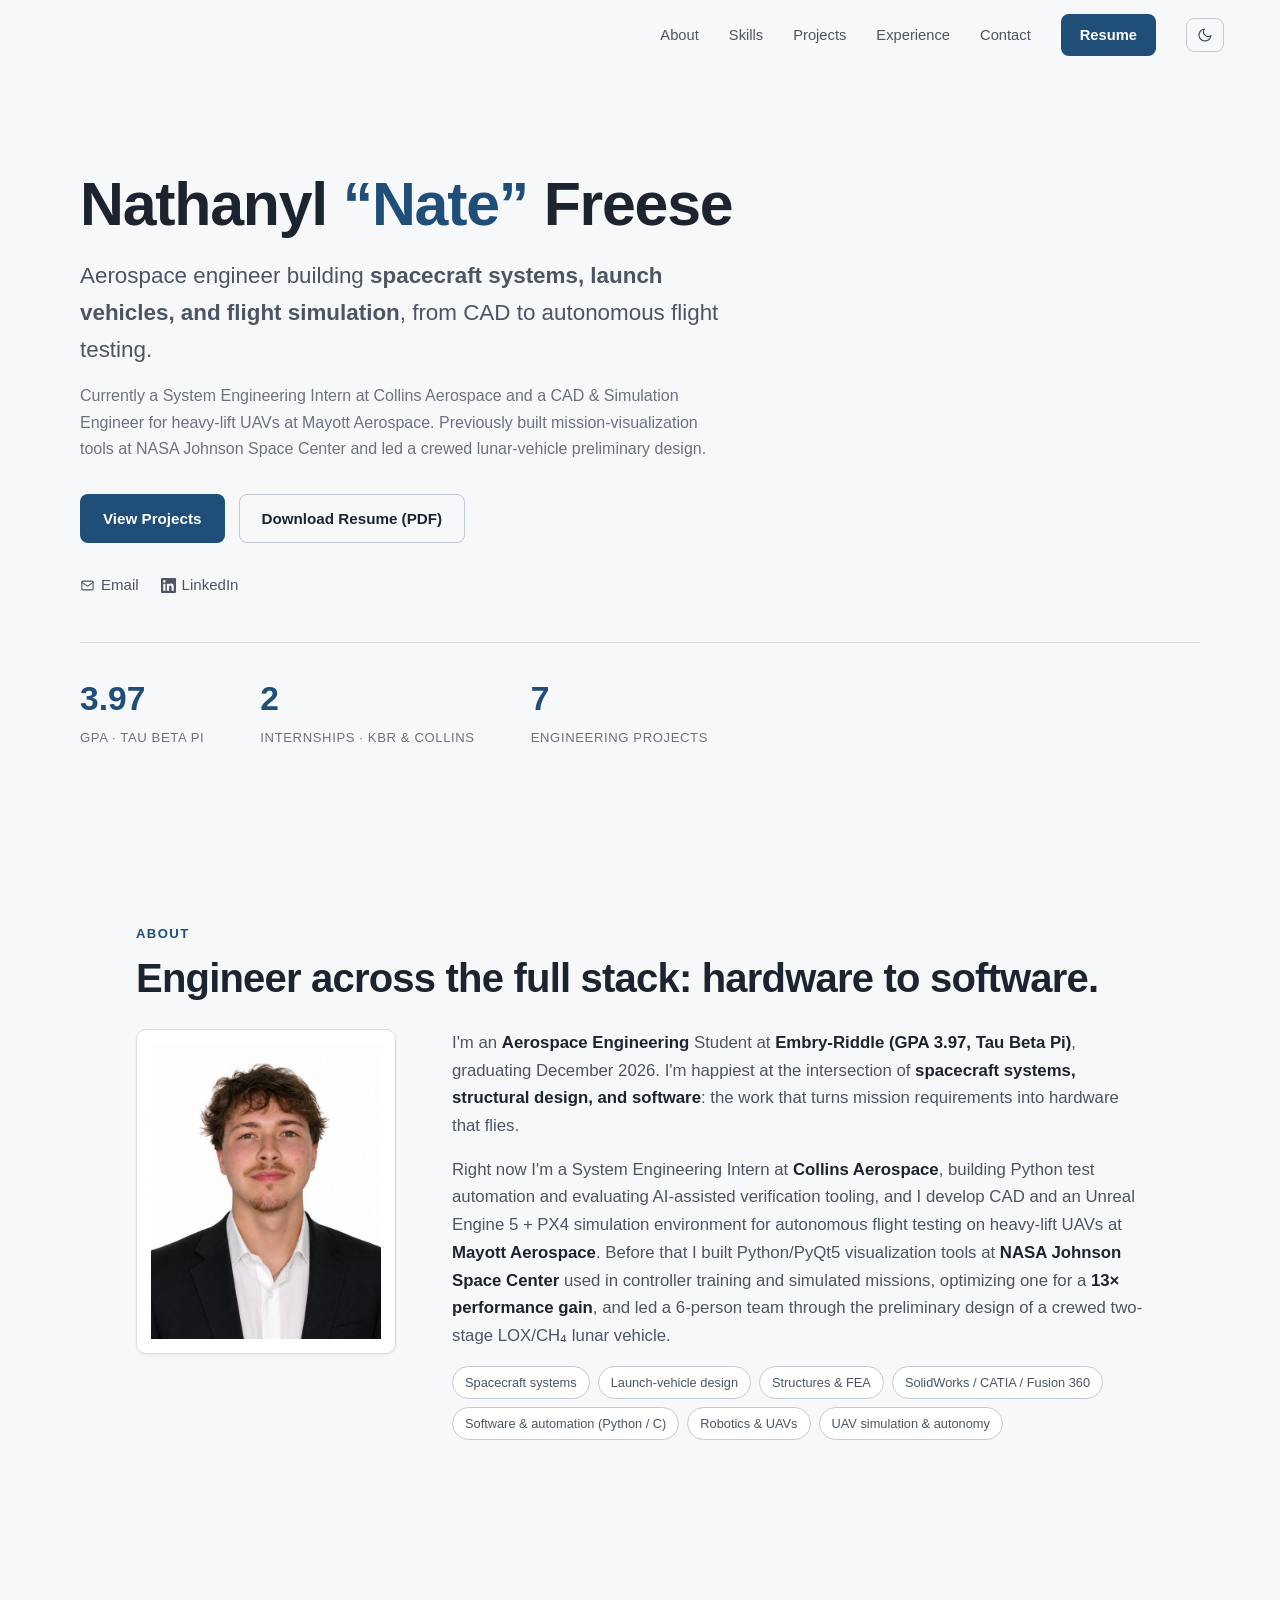
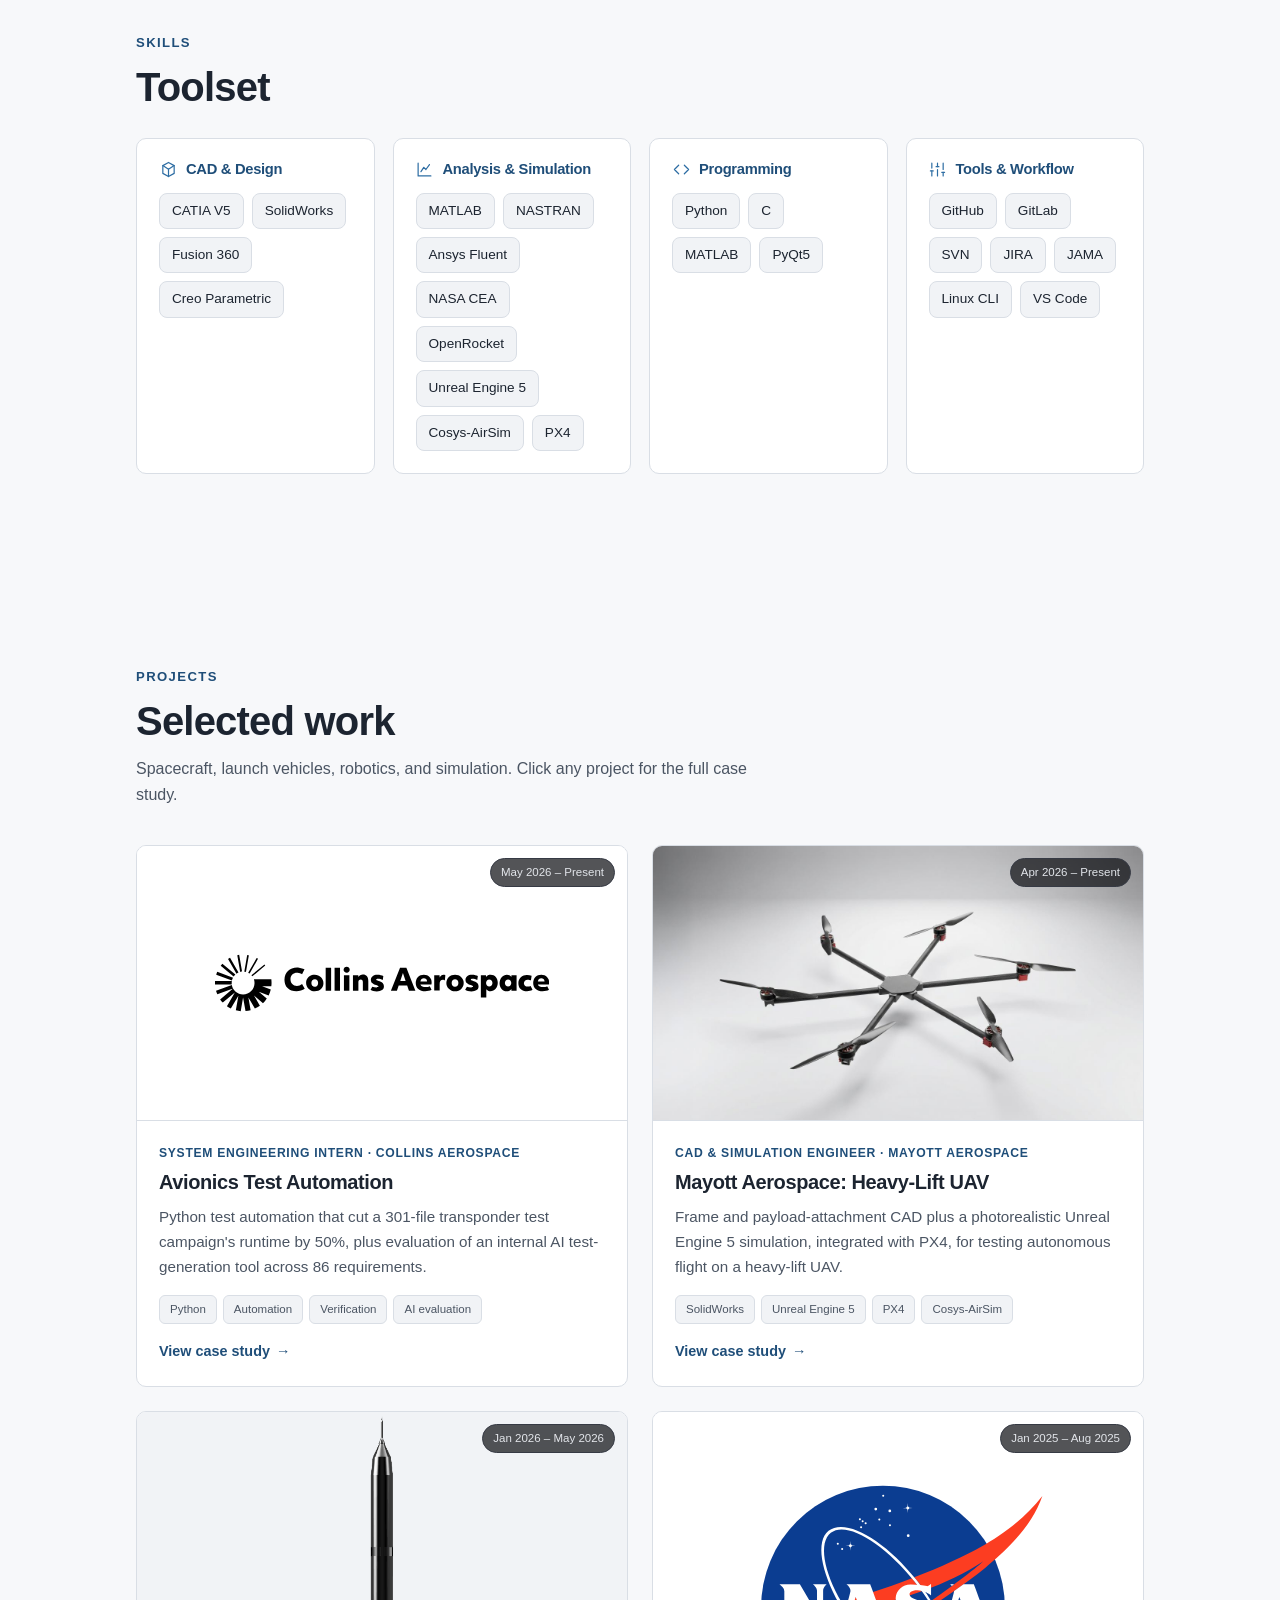
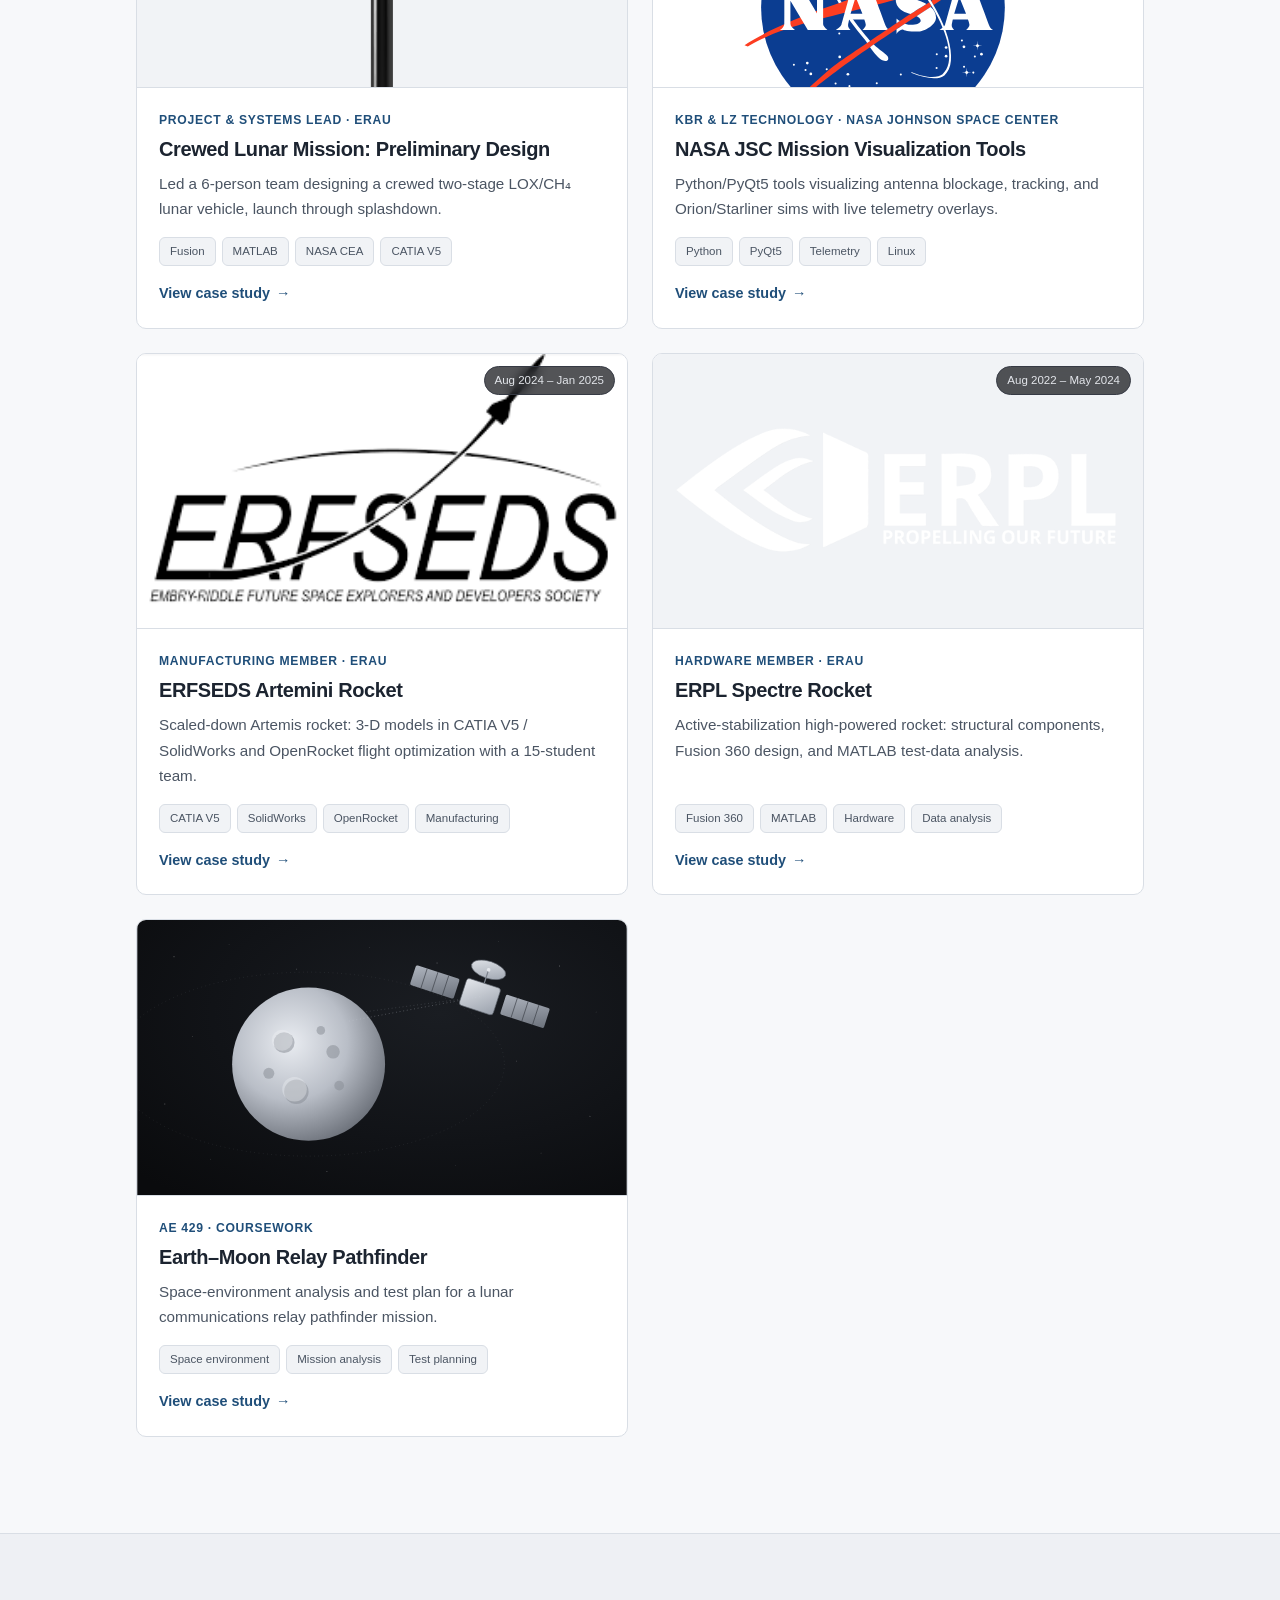
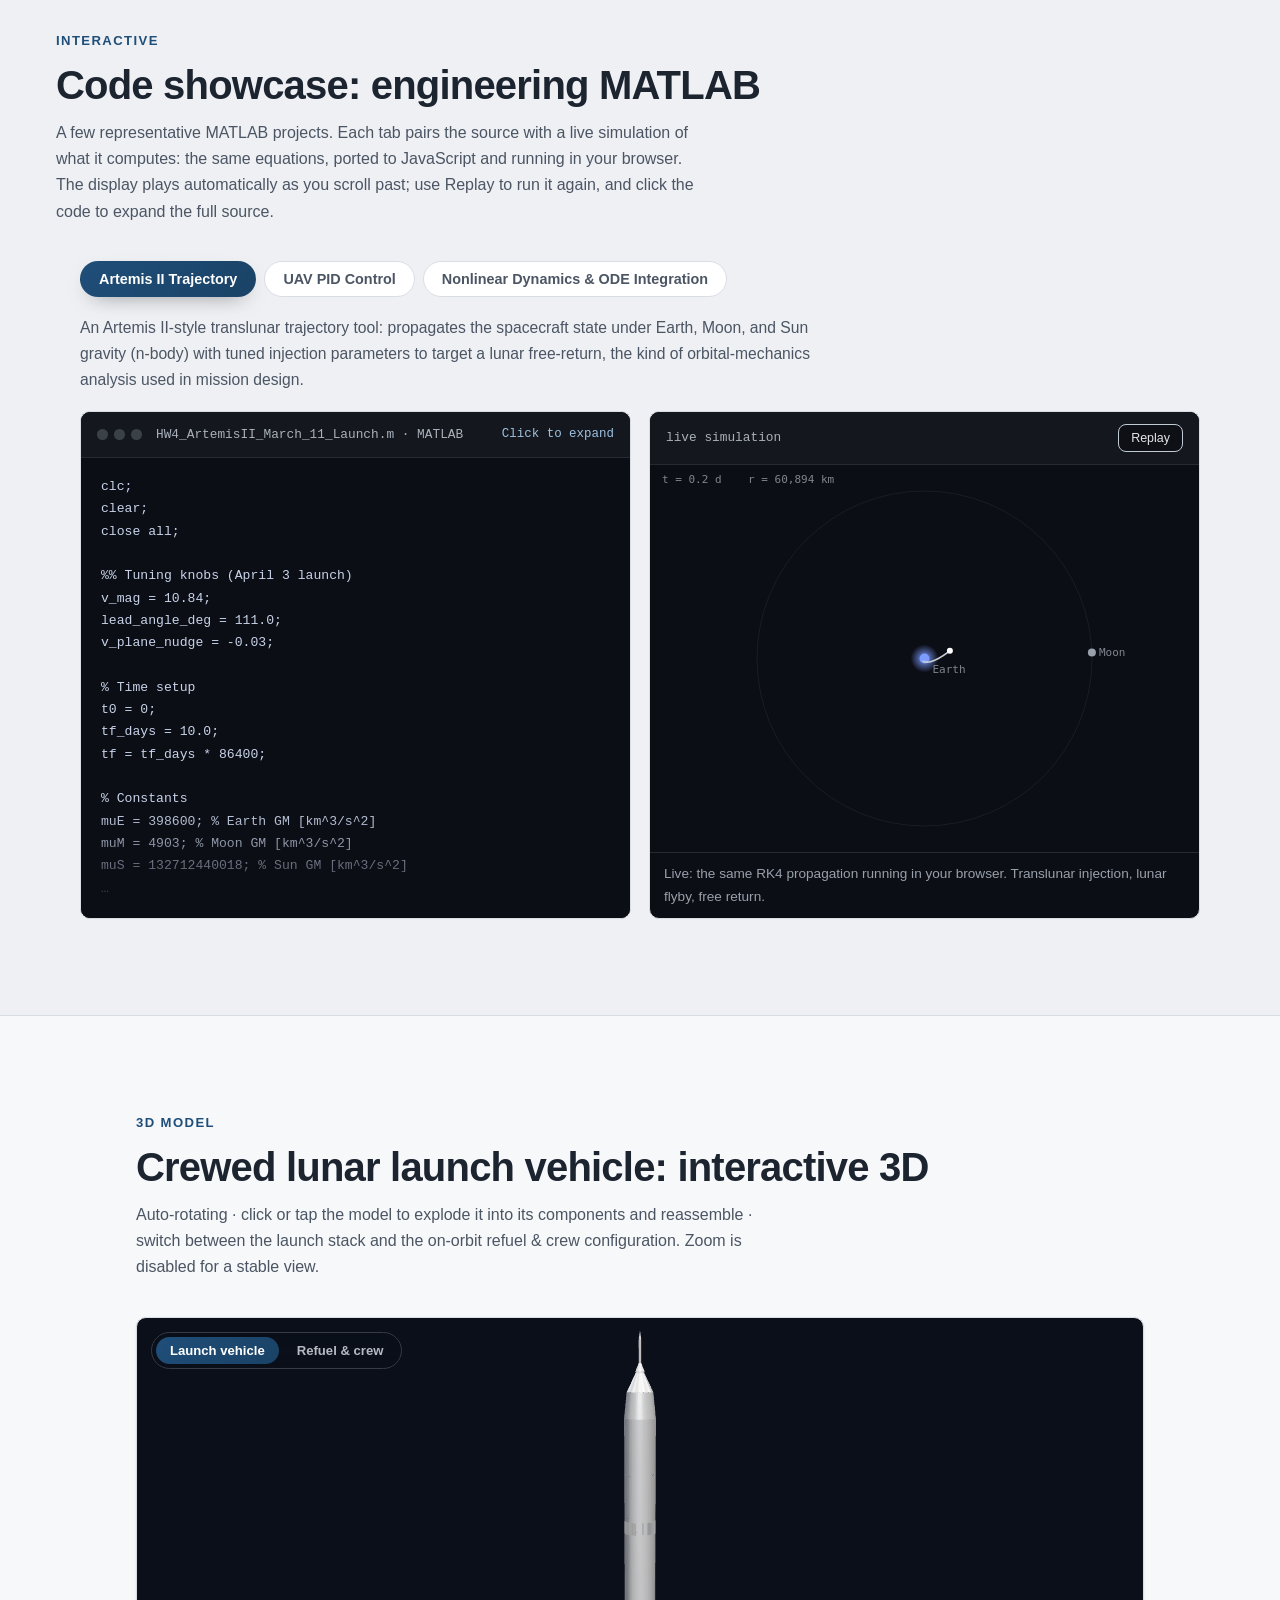
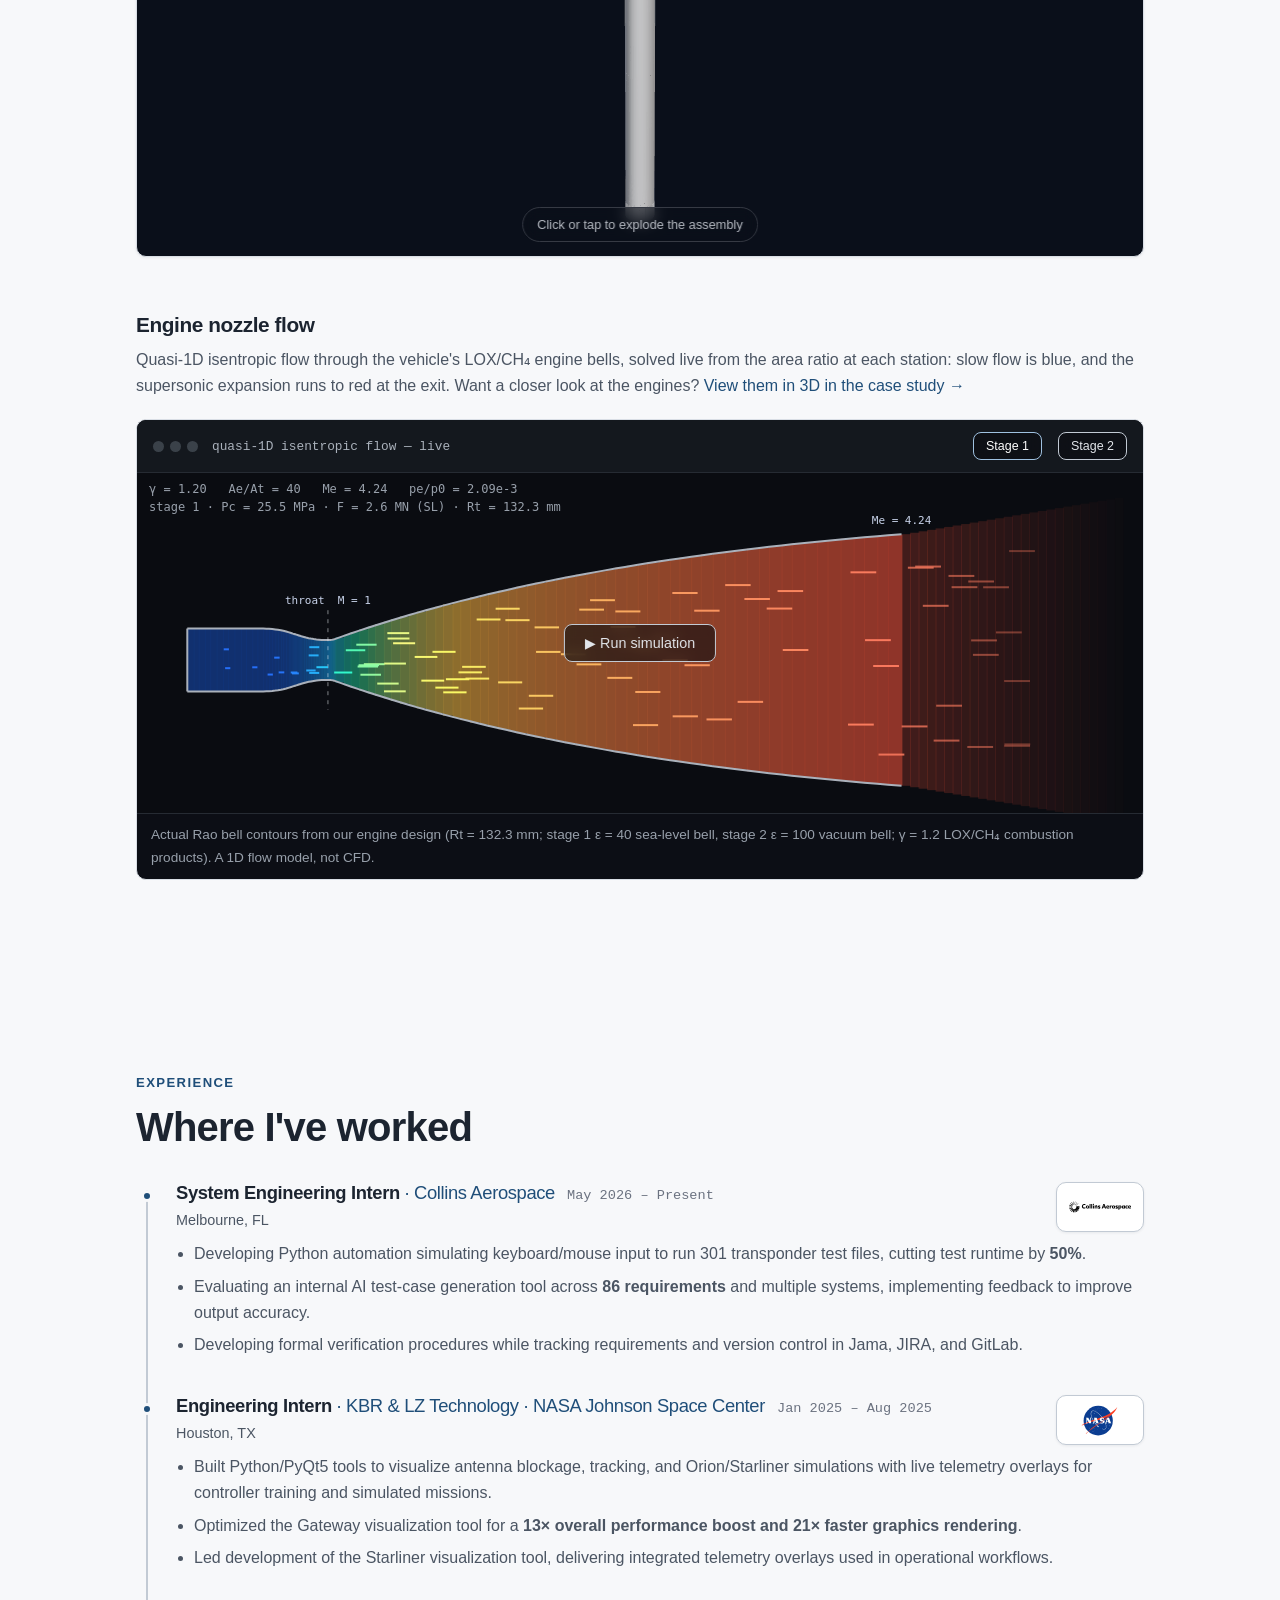
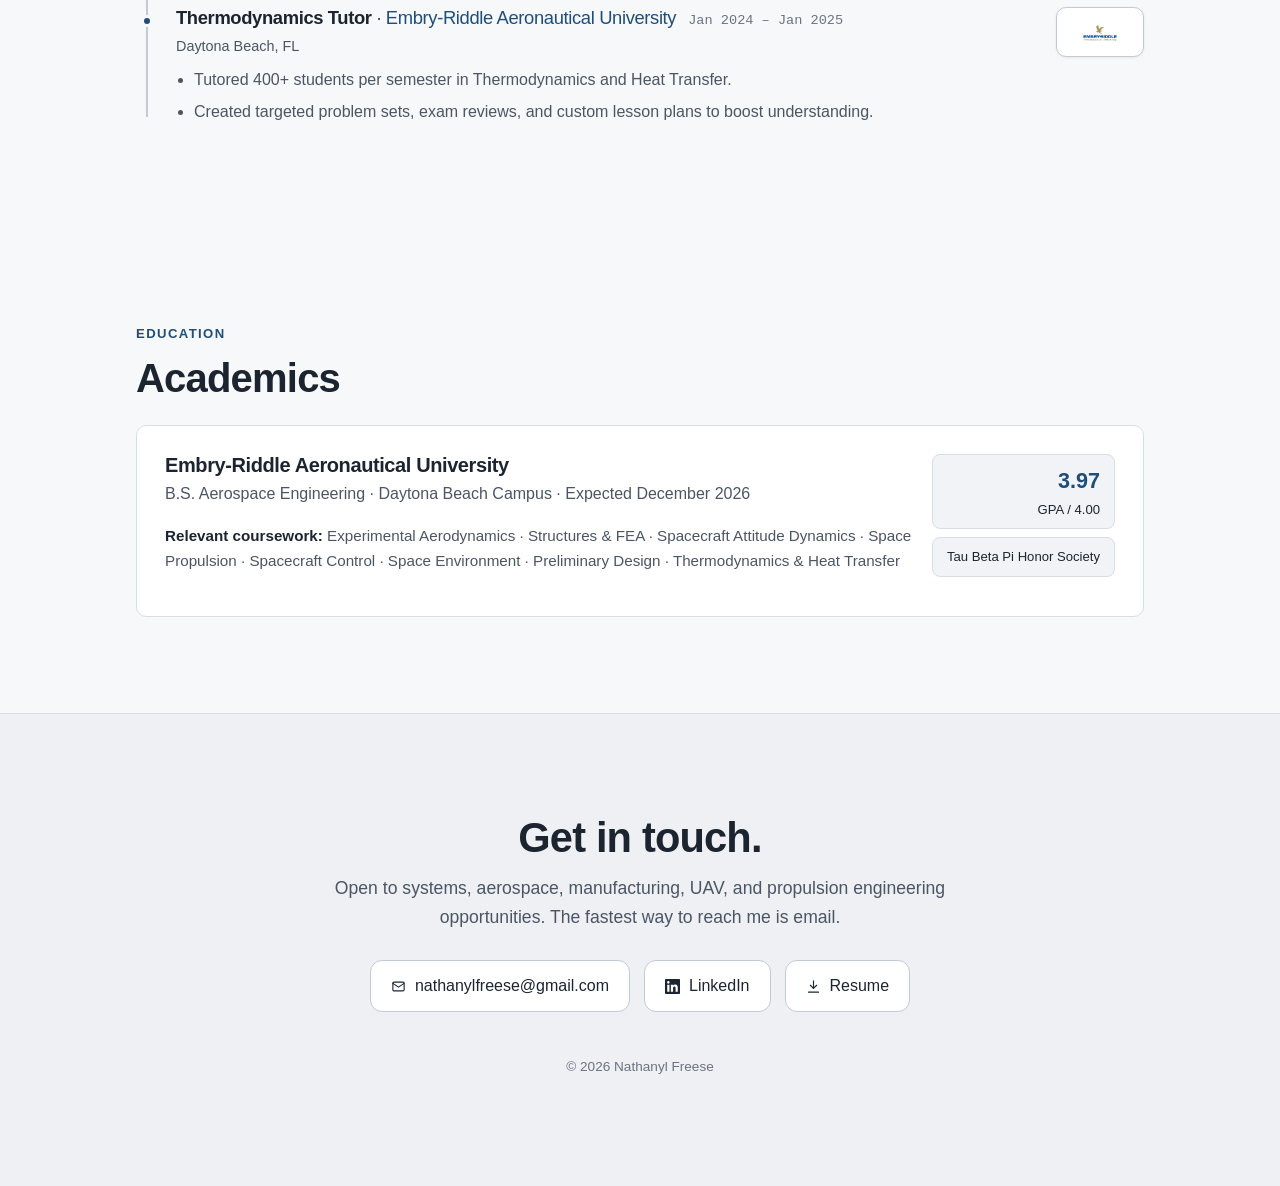
==== commit 5ef18303: "Resume 2026 PDF, case-study link to interactive section, Artemini rename - Site resume replaced with" ====
--- a/index.html
+++ b/index.html
@@ -83,7 +83,7 @@
     <div class="hero__inner">
       <h1 class="hero__name">Nathanyl <span class="accent">“Nate”</span> Freese</h1>
       <p class="hero__pitch">
-        Aerospace engineer building <strong>spacecraft systems, launch vehicles, and flight simulation</strong>, from CAD and FEA to autonomous flight testing.
+        Aerospace engineer building <strong>spacecraft systems, launch vehicles, and flight simulation</strong>, from CAD to autonomous flight testing.
       </p>
       <p class="hero__sub">
         Currently a System Engineering Intern at Collins Aerospace and a CAD &amp; Simulation Engineer for heavy-lift UAVs at Mayott Aerospace. Previously built mission-visualization tools at NASA Johnson Space Center and led a crewed lunar-vehicle preliminary design.
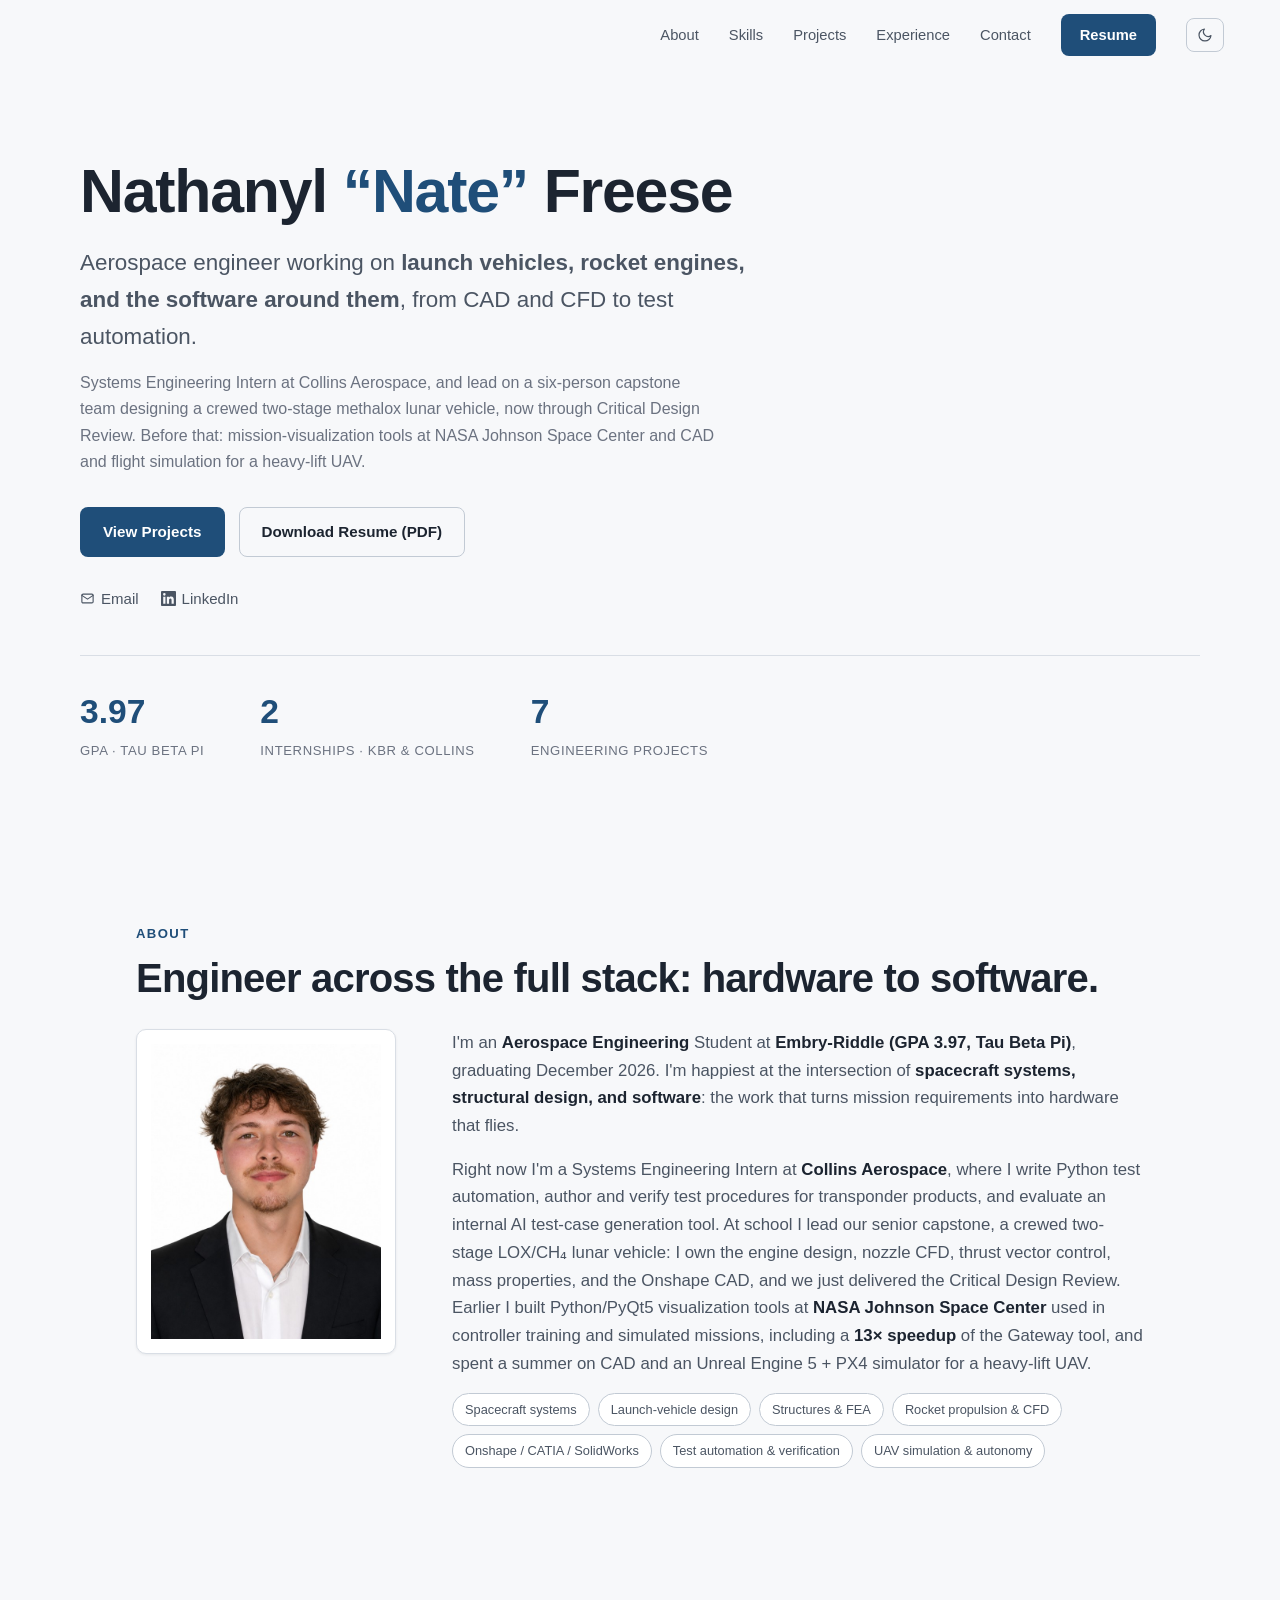
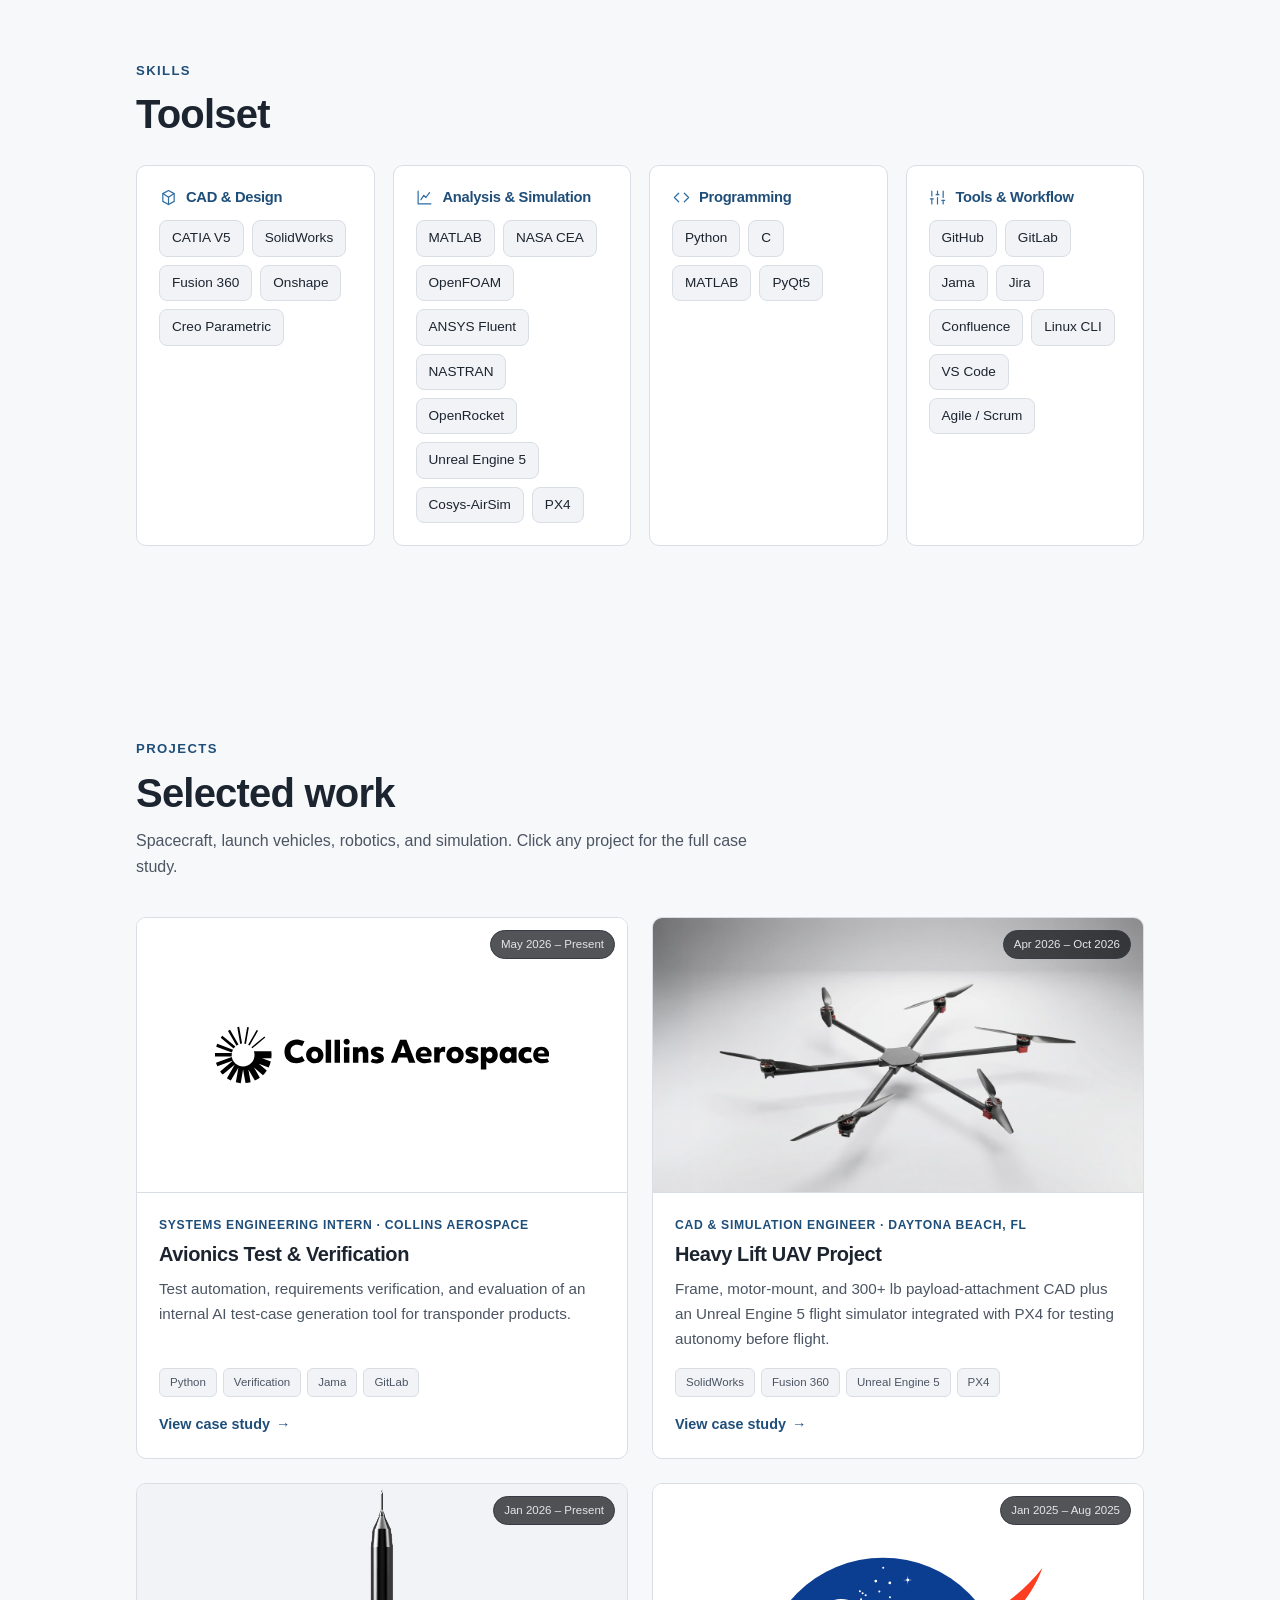
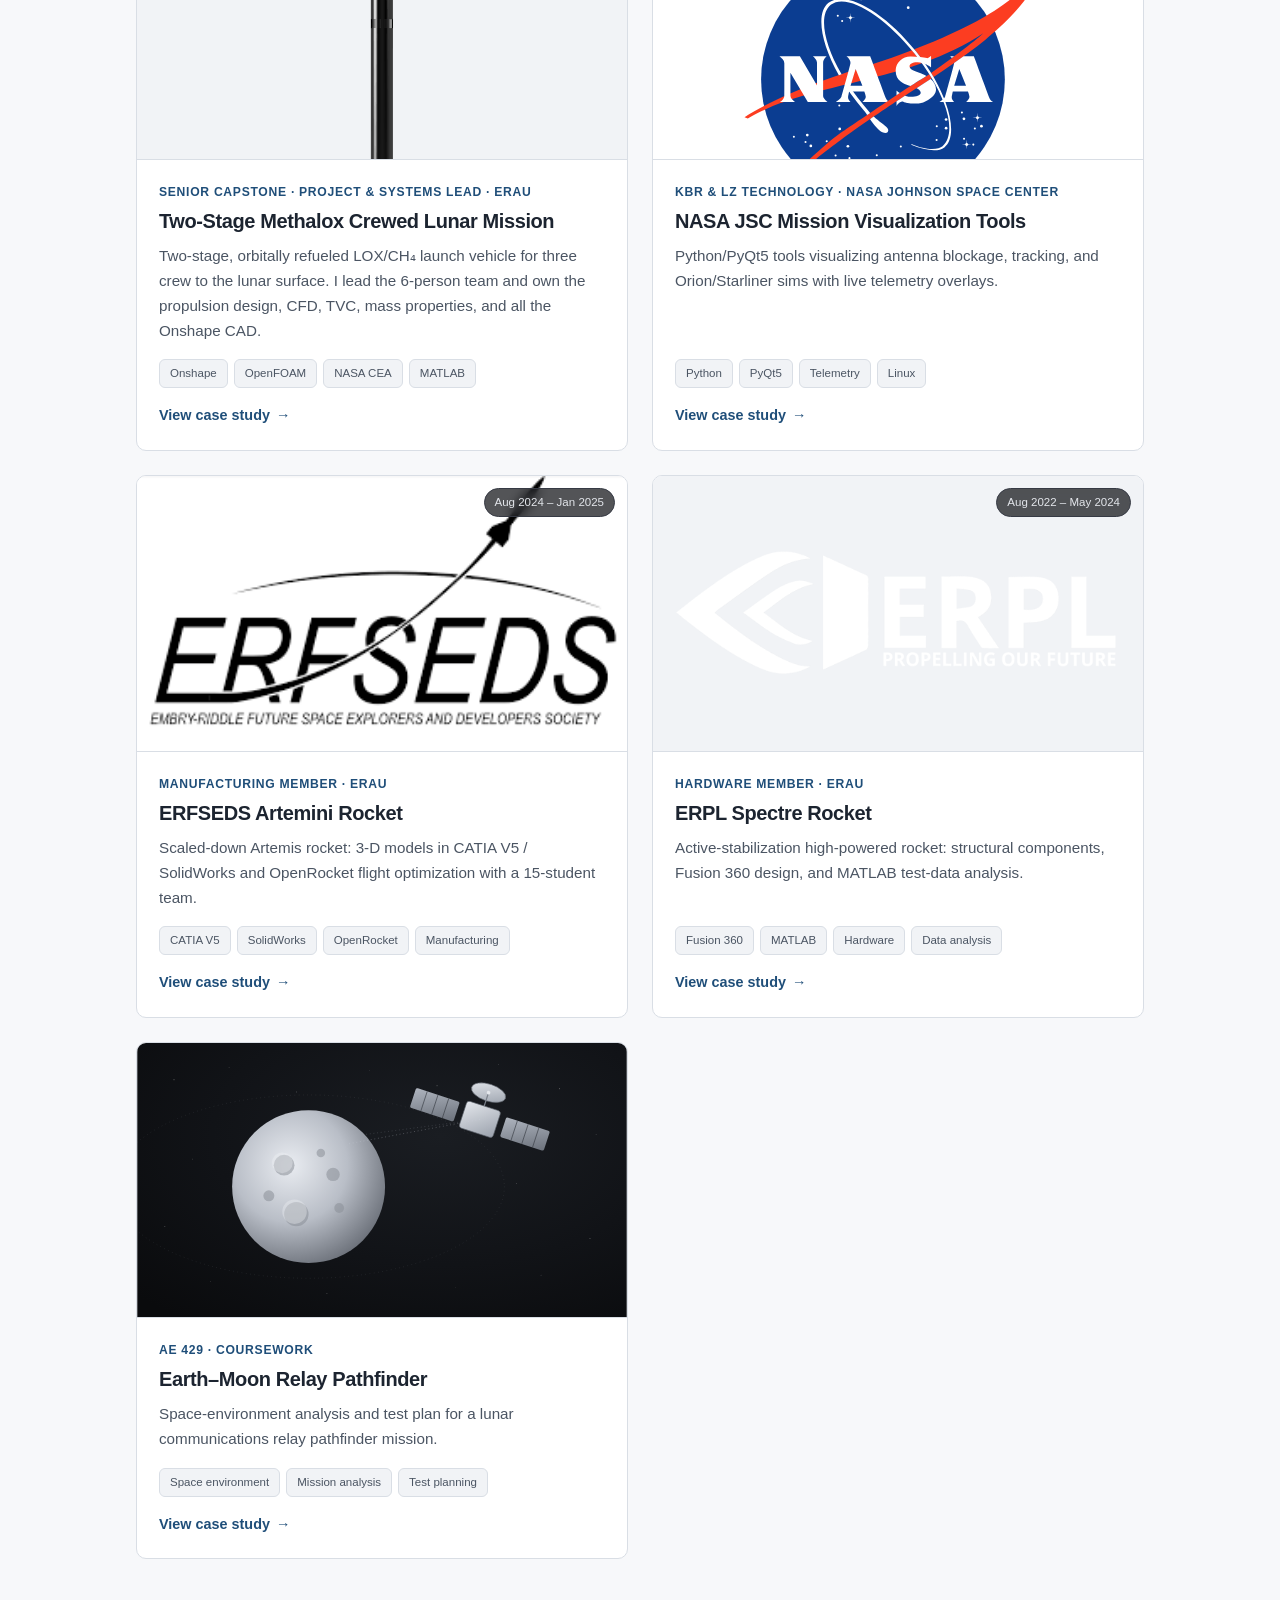
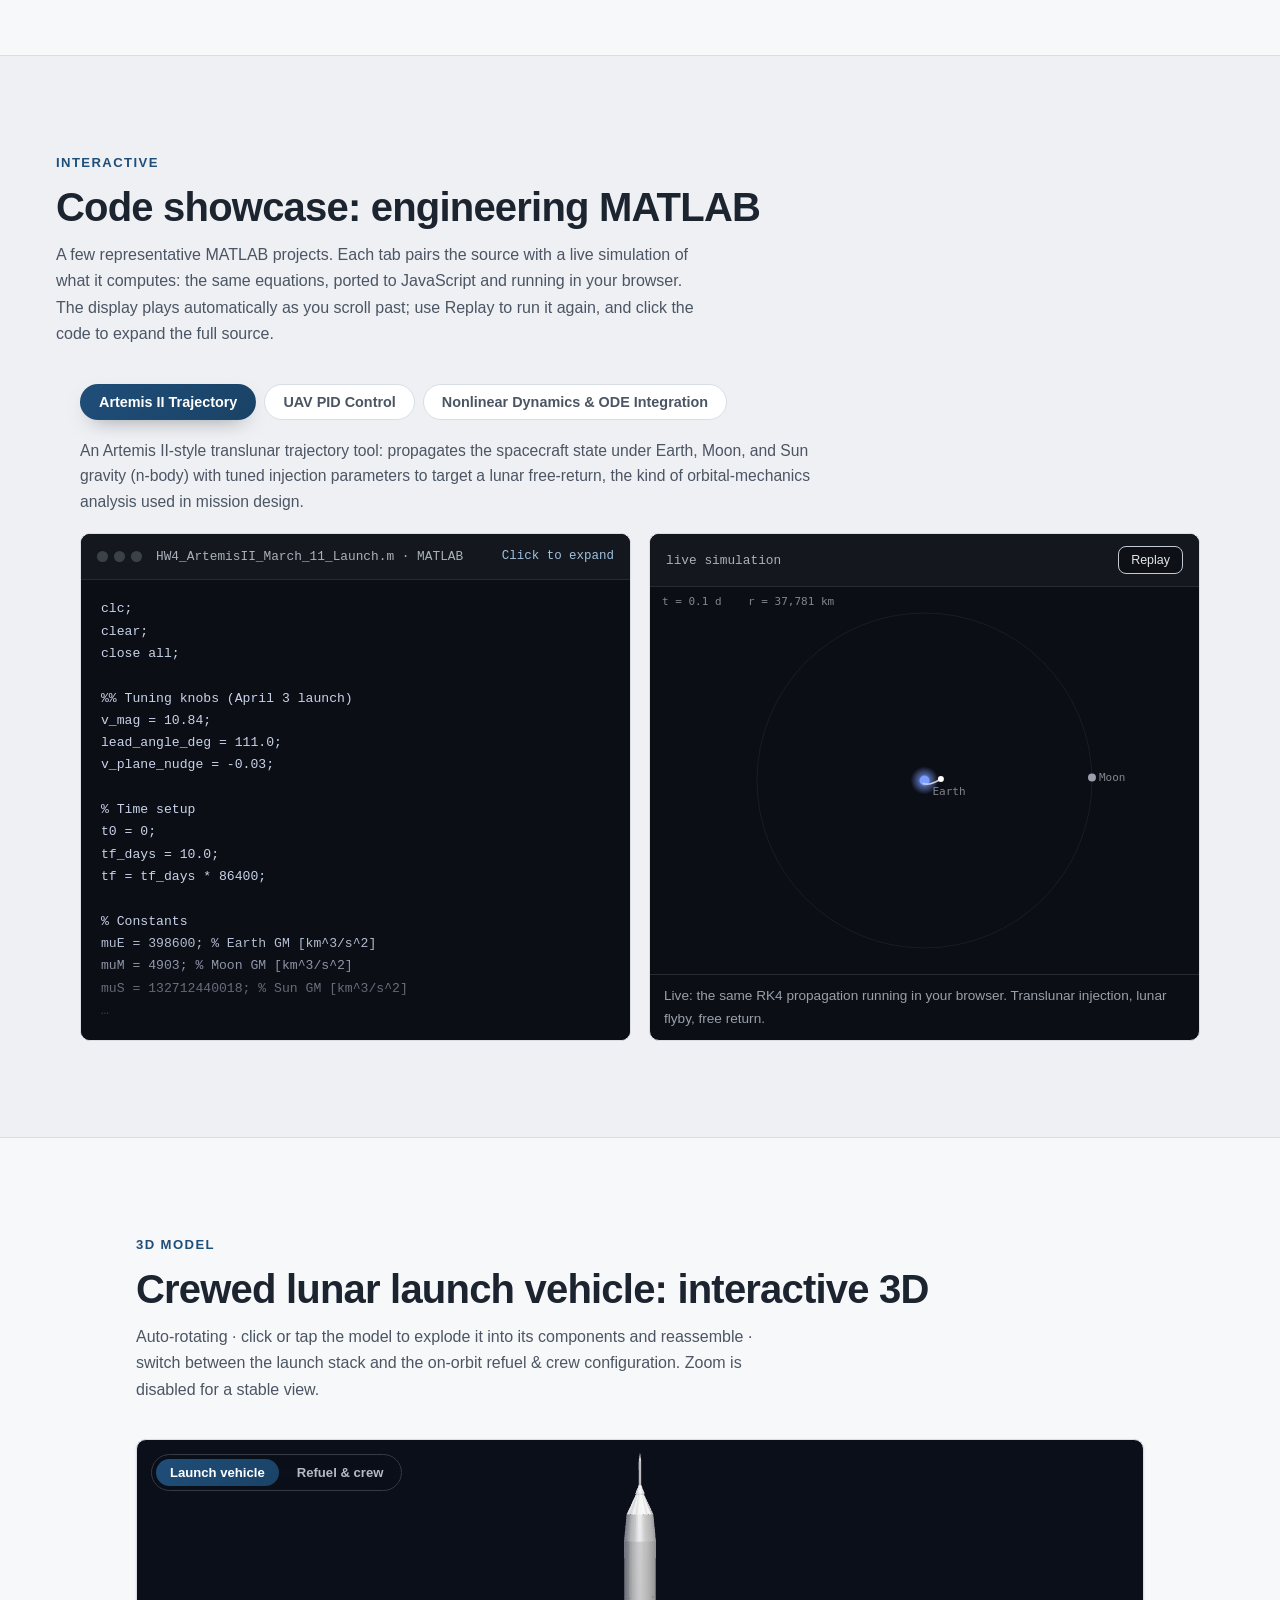
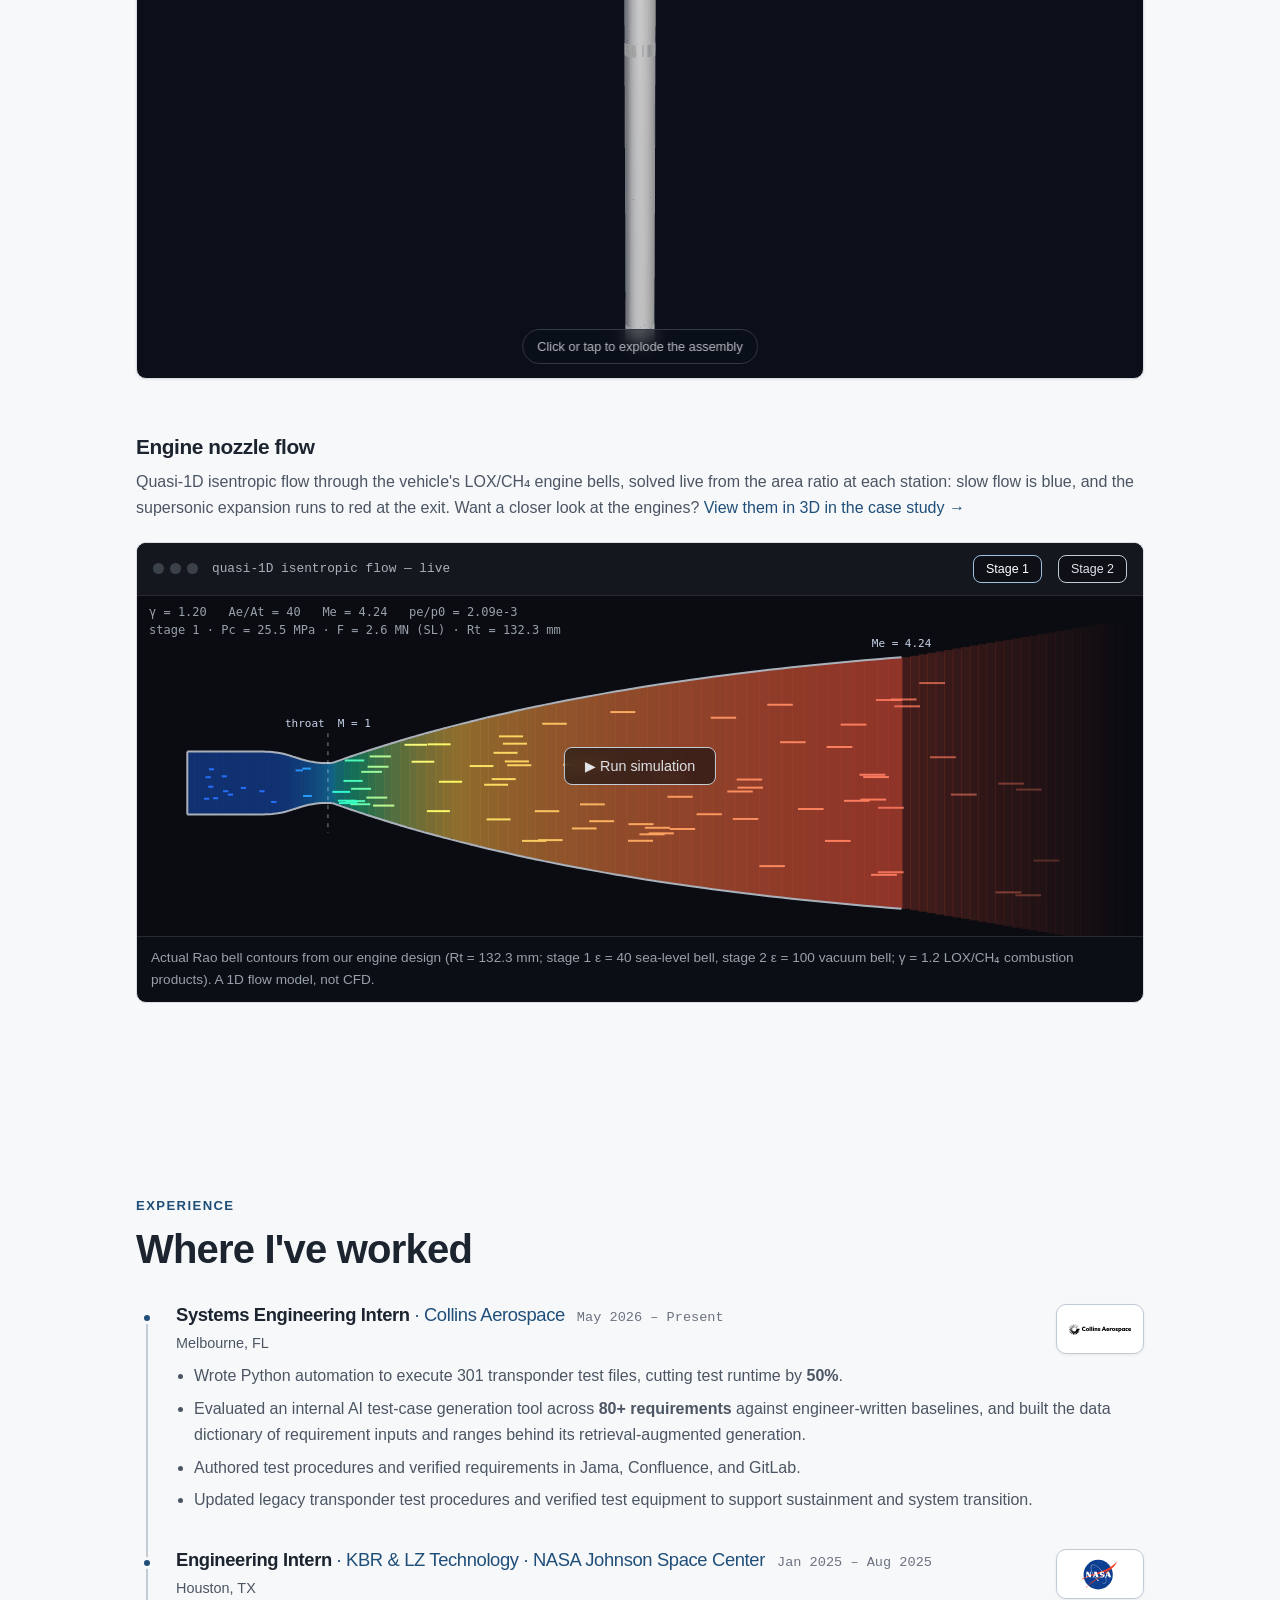
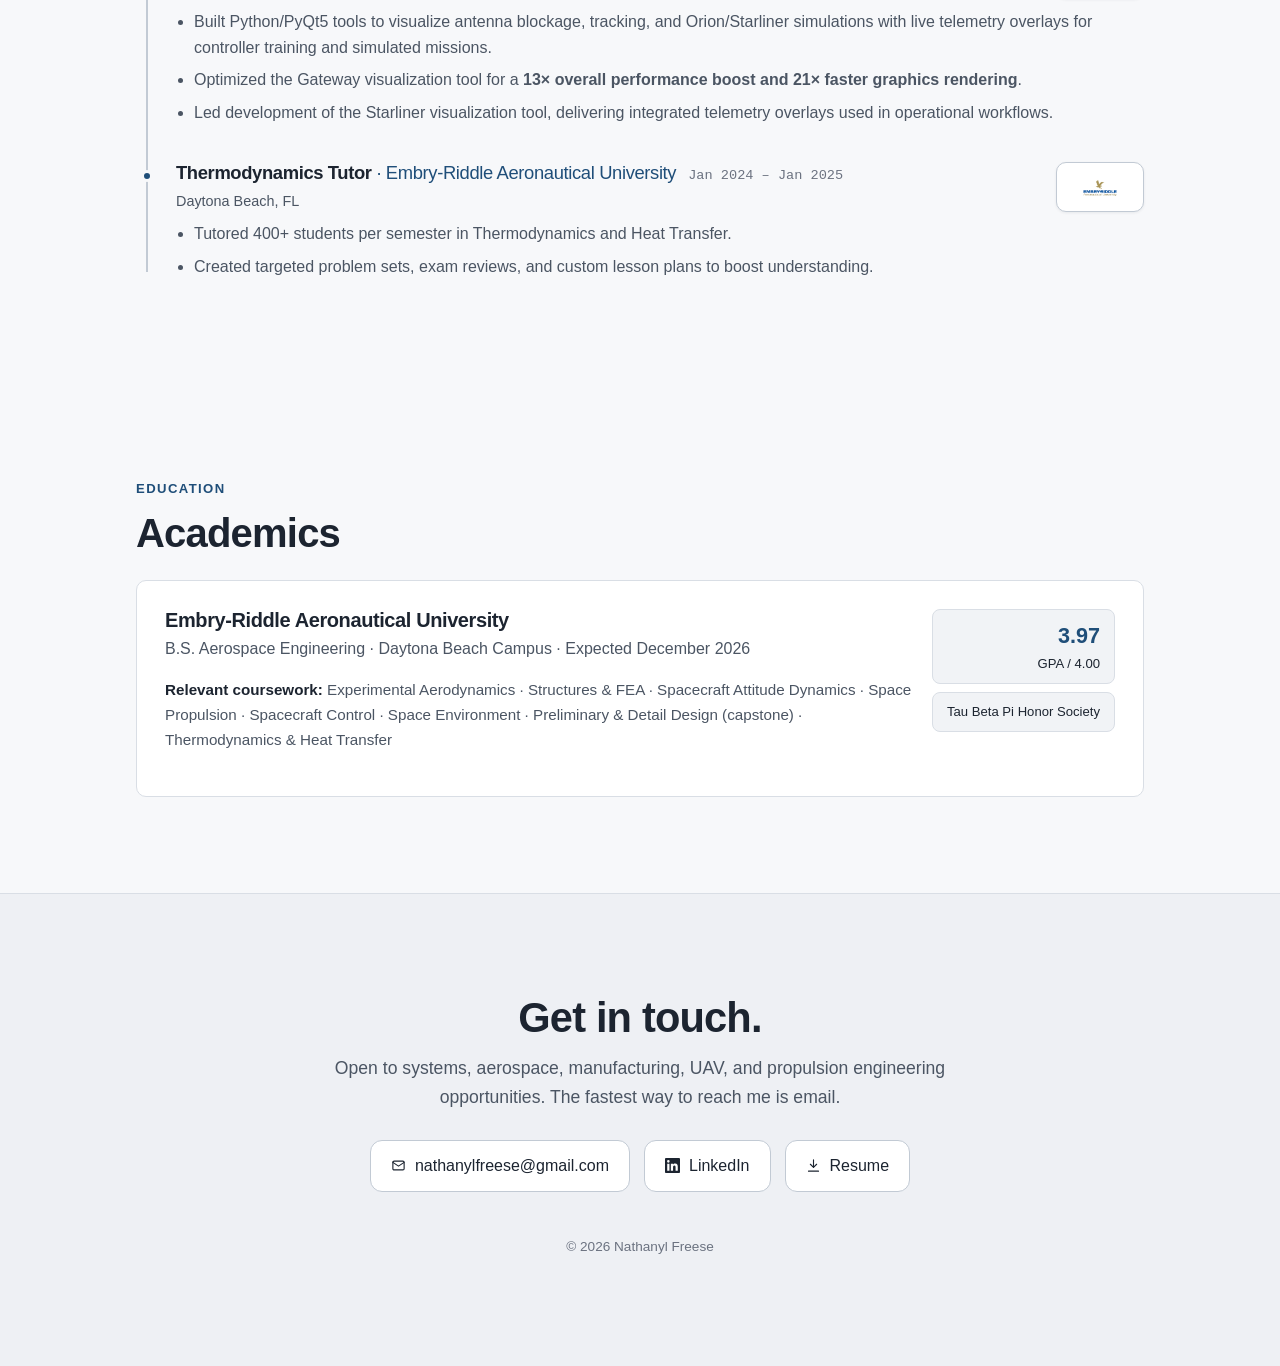
==== commit a716d907: "CDR case study, Collins expansion, Heavy Lift UAV rename, Fall 2026 resume - Lunar mission rewritten" ====
--- a/index.html
+++ b/index.html
@@ -6,7 +6,7 @@
   <title>Nate Freese | Aerospace Engineer</title>
 
   <!-- SEO -->
-  <meta name="description" content="Nathanyl (Nate) Freese, Aerospace Engineering student at Embry-Riddle. Experience at Collins Aerospace and NASA Johnson Space Center: spacecraft systems, CAD, launch-vehicle design, robotics/UAV, and flight simulation in Unreal Engine 5 and Python." />
+  <meta name="description" content="Nathanyl (Nate) Freese, Aerospace Engineering student at Embry-Riddle. Systems Engineering Intern at Collins Aerospace, previously NASA Johnson Space Center. Launch-vehicle and rocket-engine design, CFD, CAD, UAV simulation, and Python." />
   <meta name="author" content="Nathanyl Freese" />
   <meta name="keywords" content="aerospace engineer, spacecraft systems, CAD, CATIA, MATLAB, Unreal Engine, NASA, launch vehicle, robotics, UAV, FEA, portfolio" />
   <link rel="canonical" href="https://n8freese.github.io/" />
@@ -83,10 +83,10 @@
     <div class="hero__inner">
       <h1 class="hero__name">Nathanyl <span class="accent">“Nate”</span> Freese</h1>
       <p class="hero__pitch">
-        Aerospace engineer building <strong>spacecraft systems, launch vehicles, and flight simulation</strong>, from CAD to autonomous flight testing.
+        Aerospace engineer working on <strong>launch vehicles, rocket engines, and the software around them</strong>, from CAD and CFD to test automation.
       </p>
       <p class="hero__sub">
-        Currently a System Engineering Intern at Collins Aerospace and a CAD &amp; Simulation Engineer for heavy-lift UAVs at Mayott Aerospace. Previously built mission-visualization tools at NASA Johnson Space Center and led a crewed lunar-vehicle preliminary design.
+        Systems Engineering Intern at Collins Aerospace, and lead on a six-person capstone team designing a crewed two-stage methalox lunar vehicle, now through Critical Design Review. Before that: mission-visualization tools at NASA Johnson Space Center and CAD and flight simulation for a heavy-lift UAV.
       </p>
       <div class="hero__cta">
         <a class="btn" href="#projects">View Projects</a>
@@ -117,15 +117,15 @@
           I'm an <strong>Aerospace Engineering</strong> Student at <strong>Embry-Riddle (GPA 3.97, Tau Beta Pi)</strong>, graduating December 2026. I'm happiest at the intersection of <strong>spacecraft systems, structural design, and software</strong>: the work that turns mission requirements into hardware that flies.
         </p>
         <p>
-          Right now I'm a System Engineering Intern at <strong>Collins Aerospace</strong>, building Python test automation and evaluating AI-assisted verification tooling, and I develop CAD and an Unreal Engine 5 + PX4 simulation environment for autonomous flight testing on heavy-lift UAVs at <strong>Mayott Aerospace</strong>. Before that I built Python/PyQt5 visualization tools at <strong>NASA Johnson Space Center</strong> used in controller training and simulated missions, optimizing one for a <strong>13× performance gain</strong>, and led a 6-person team through the preliminary design of a crewed two-stage LOX/CH₄ lunar vehicle.
+          Right now I'm a Systems Engineering Intern at <strong>Collins Aerospace</strong>, where I write Python test automation, author and verify test procedures for transponder products, and evaluate an internal AI test-case generation tool. At school I lead our senior capstone, a crewed two-stage LOX/CH₄ lunar vehicle: I own the engine design, nozzle CFD, thrust vector control, mass properties, and the Onshape CAD, and we just delivered the Critical Design Review. Earlier I built Python/PyQt5 visualization tools at <strong>NASA Johnson Space Center</strong> used in controller training and simulated missions, including a <strong>13× speedup</strong> of the Gateway tool, and spent a summer on CAD and an Unreal Engine 5 + PX4 simulator for a heavy-lift UAV.
         </p>
         <div class="about__focus">
           <span class="chip">Spacecraft systems</span>
           <span class="chip">Launch-vehicle design</span>
           <span class="chip">Structures &amp; FEA</span>
-          <span class="chip">SolidWorks / CATIA / Fusion 360</span>
-          <span class="chip">Software &amp; automation (Python / C)</span>
-          <span class="chip">Robotics &amp; UAVs</span>
+          <span class="chip">Rocket propulsion &amp; CFD</span>
+          <span class="chip">Onshape / CATIA / SolidWorks</span>
+          <span class="chip">Test automation &amp; verification</span>
           <span class="chip">UAV simulation &amp; autonomy</span>
         </div>
       </div>
@@ -140,13 +140,13 @@
       <div class="skills__group">
         <h3><span class="ico"><svg width="17" height="17" viewBox="0 0 24 24" fill="none" stroke="currentColor" stroke-width="1.7" stroke-linecap="round" stroke-linejoin="round" aria-hidden="true"><path d="m12 2 8 4.5v11L12 22l-8-4.5v-11L12 2Z"/><path d="M12 22V11.5M4 6.5l8 5 8-5"/></svg></span> CAD &amp; Design</h3>
         <div class="skills__list">
-          <span>CATIA V5</span><span>SolidWorks</span><span>Fusion 360</span><span>Creo Parametric</span>
+          <span>CATIA V5</span><span>SolidWorks</span><span>Fusion 360</span><span>Onshape</span><span>Creo Parametric</span>
         </div>
       </div>
       <div class="skills__group">
         <h3><span class="ico"><svg width="17" height="17" viewBox="0 0 24 24" fill="none" stroke="currentColor" stroke-width="1.7" stroke-linecap="round" stroke-linejoin="round" aria-hidden="true"><path d="M3 3v18h18"/><path d="m7 15 4-6 3 3 5-7"/></svg></span> Analysis &amp; Simulation</h3>
         <div class="skills__list">
-          <span>MATLAB</span><span>NASTRAN</span><span>Ansys Fluent</span><span>NASA CEA</span><span>OpenRocket</span><span>Unreal Engine 5</span><span>Cosys-AirSim</span><span>PX4</span>
+          <span>MATLAB</span><span>NASA CEA</span><span>OpenFOAM</span><span>ANSYS Fluent</span><span>NASTRAN</span><span>OpenRocket</span><span>Unreal Engine 5</span><span>Cosys-AirSim</span><span>PX4</span>
         </div>
       </div>
       <div class="skills__group">
@@ -158,7 +158,7 @@
       <div class="skills__group">
         <h3><span class="ico"><svg width="17" height="17" viewBox="0 0 24 24" fill="none" stroke="currentColor" stroke-width="1.7" stroke-linecap="round" stroke-linejoin="round" aria-hidden="true"><path d="M4 21v-7M4 10V3M12 21v-9M12 8V3M20 21v-5M20 12V3"/><path d="M2 14h4M10 8h4M18 16h4"/></svg></span> Tools &amp; Workflow</h3>
         <div class="skills__list">
-          <span>GitHub</span><span>GitLab</span><span>SVN</span><span>JIRA</span><span>JAMA</span><span>Linux CLI</span><span>VS Code</span>
+          <span>GitHub</span><span>GitLab</span><span>Jama</span><span>Jira</span><span>Confluence</span><span>Linux CLI</span><span>VS Code</span><span>Agile / Scrum</span>
         </div>
       </div>
     </div>
@@ -230,14 +230,15 @@
       <div class="timeline__item">
         <span class="timeline__logo" aria-hidden="true"><img src="assets/img/logos/collins.svg" alt="" loading="lazy" /></span>
         <div class="timeline__head">
-          <h3>System Engineering Intern <span>· Collins Aerospace</span></h3>
+          <h3>Systems Engineering Intern <span>· Collins Aerospace</span></h3>
           <span class="timeline__date">May 2026 – Present</span>
         </div>
         <p class="timeline__place">Melbourne, FL</p>
         <ul>
-          <li>Developing Python automation simulating keyboard/mouse input to run 301 transponder test files, cutting test runtime by <strong>50%</strong>.</li>
-          <li>Evaluating an internal AI test-case generation tool across <strong>86 requirements</strong> and multiple systems, implementing feedback to improve output accuracy.</li>
-          <li>Developing formal verification procedures while tracking requirements and version control in Jama, JIRA, and GitLab.</li>
+          <li>Wrote Python automation to execute 301 transponder test files, cutting test runtime by <strong>50%</strong>.</li>
+          <li>Evaluated an internal AI test-case generation tool across <strong>80+ requirements</strong> against engineer-written baselines, and built the data dictionary of requirement inputs and ranges behind its retrieval-augmented generation.</li>
+          <li>Authored test procedures and verified requirements in Jama, Confluence, and GitLab.</li>
+          <li>Updated legacy transponder test procedures and verified test equipment to support sustainment and system transition.</li>
         </ul>
       </div>
       <div class="timeline__item">
@@ -276,7 +277,7 @@
       <div>
         <h3>Embry-Riddle Aeronautical University</h3>
         <p class="edu__meta">B.S. Aerospace Engineering · Daytona Beach Campus · Expected December 2026</p>
-        <p class="edu__course"><strong>Relevant coursework:</strong> Experimental Aerodynamics · Structures &amp; FEA · Spacecraft Attitude Dynamics · Space Propulsion · Spacecraft Control · Space Environment · Preliminary Design · Thermodynamics &amp; Heat Transfer</p>
+        <p class="edu__course"><strong>Relevant coursework:</strong> Experimental Aerodynamics · Structures &amp; FEA · Spacecraft Attitude Dynamics · Space Propulsion · Spacecraft Control · Space Environment · Preliminary &amp; Detail Design (capstone) · Thermodynamics &amp; Heat Transfer</p>
       </div>
       <div class="edu__honors">
         <div class="edu__badge"><span class="big">3.97</span> GPA / 4.00</div>
--- a/assets/css/styles.css
+++ b/assets/css/styles.css
@@ -748,3 +748,10 @@
 @media (prefers-reduced-motion: reduce) {
   *, *::before, *::after { animation: none !important; transition: none !important; scroll-behavior: auto; }
 }
+
+/* Case-study figure variants (CDR renders, contour plots, drawing sheets) */
+.detail__fig--contain .frame { padding: 10px; }
+.detail__fig--contain img { object-fit: contain; }
+.detail__fig--wide { grid-column: 1 / -1; }
+.detail__fig--wide .frame { aspect-ratio: 21/9; }
+.docrow + .docrow { margin-top: 22px; }
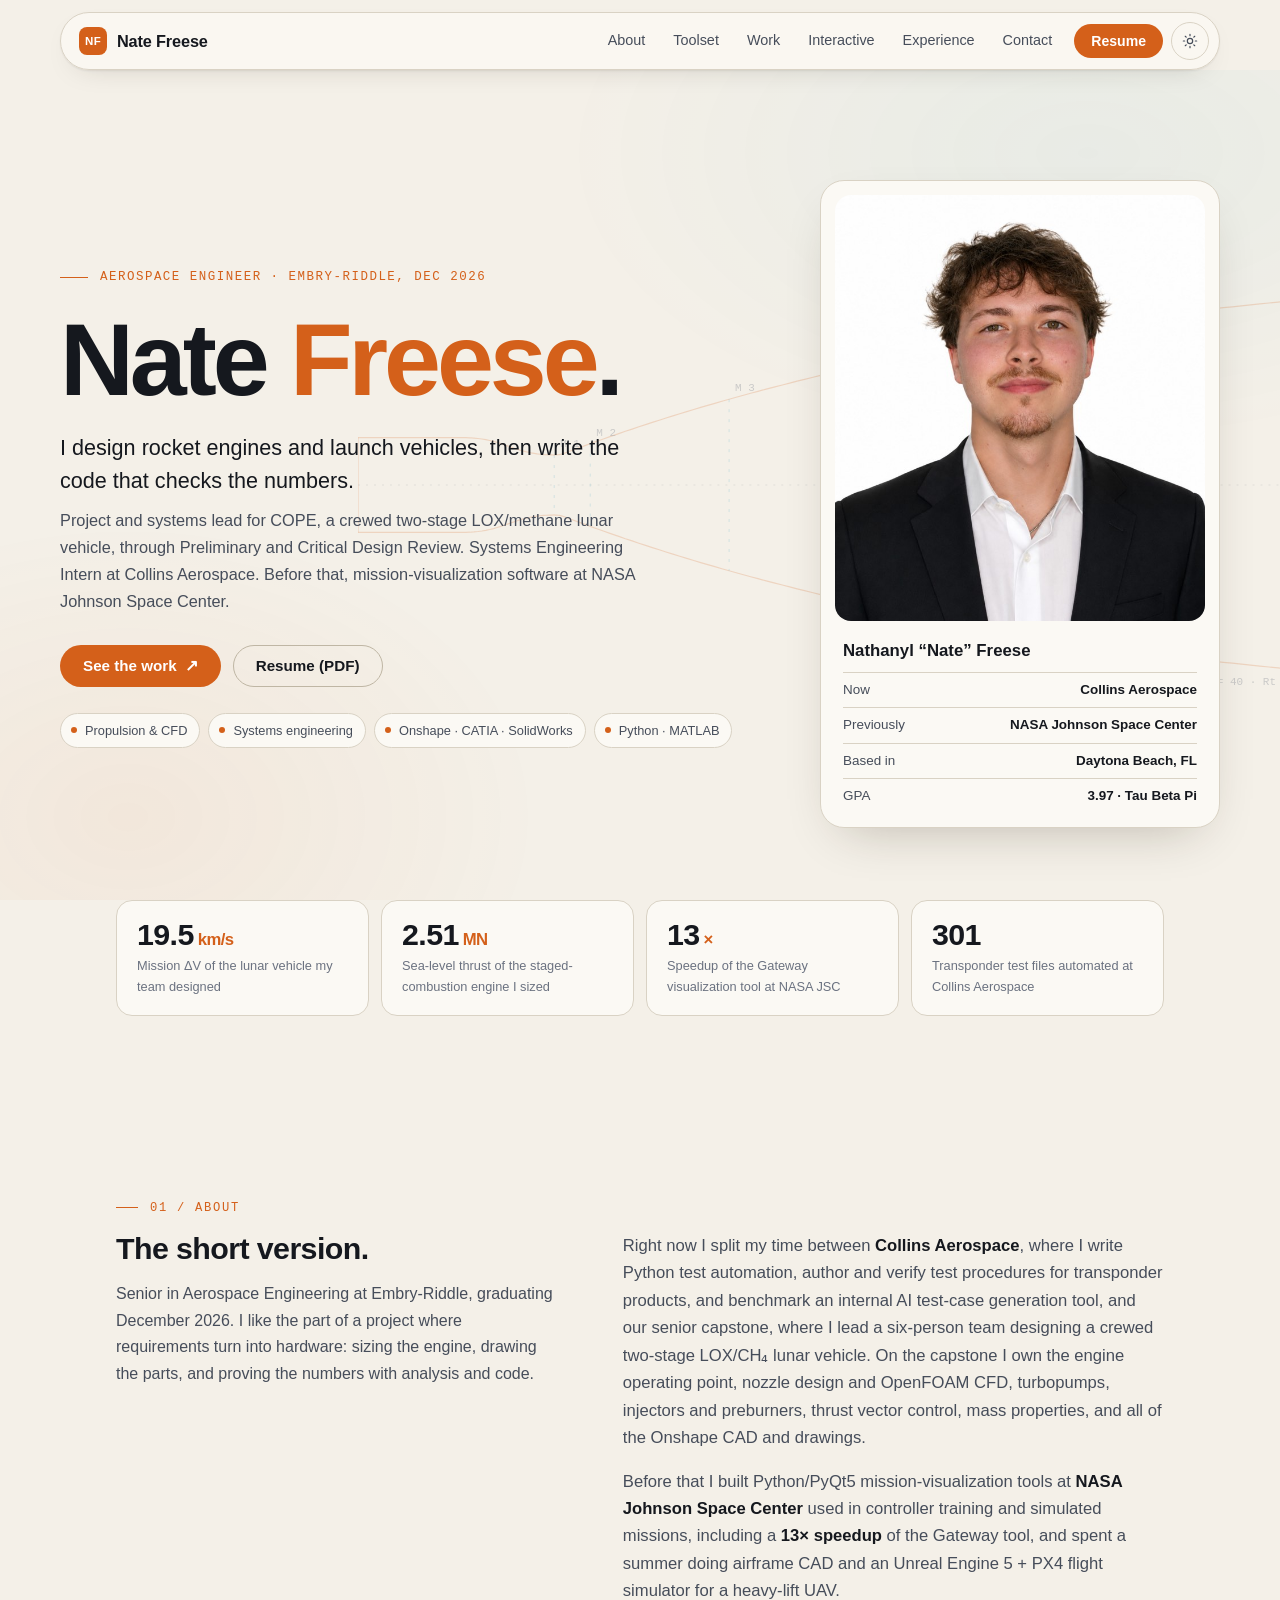
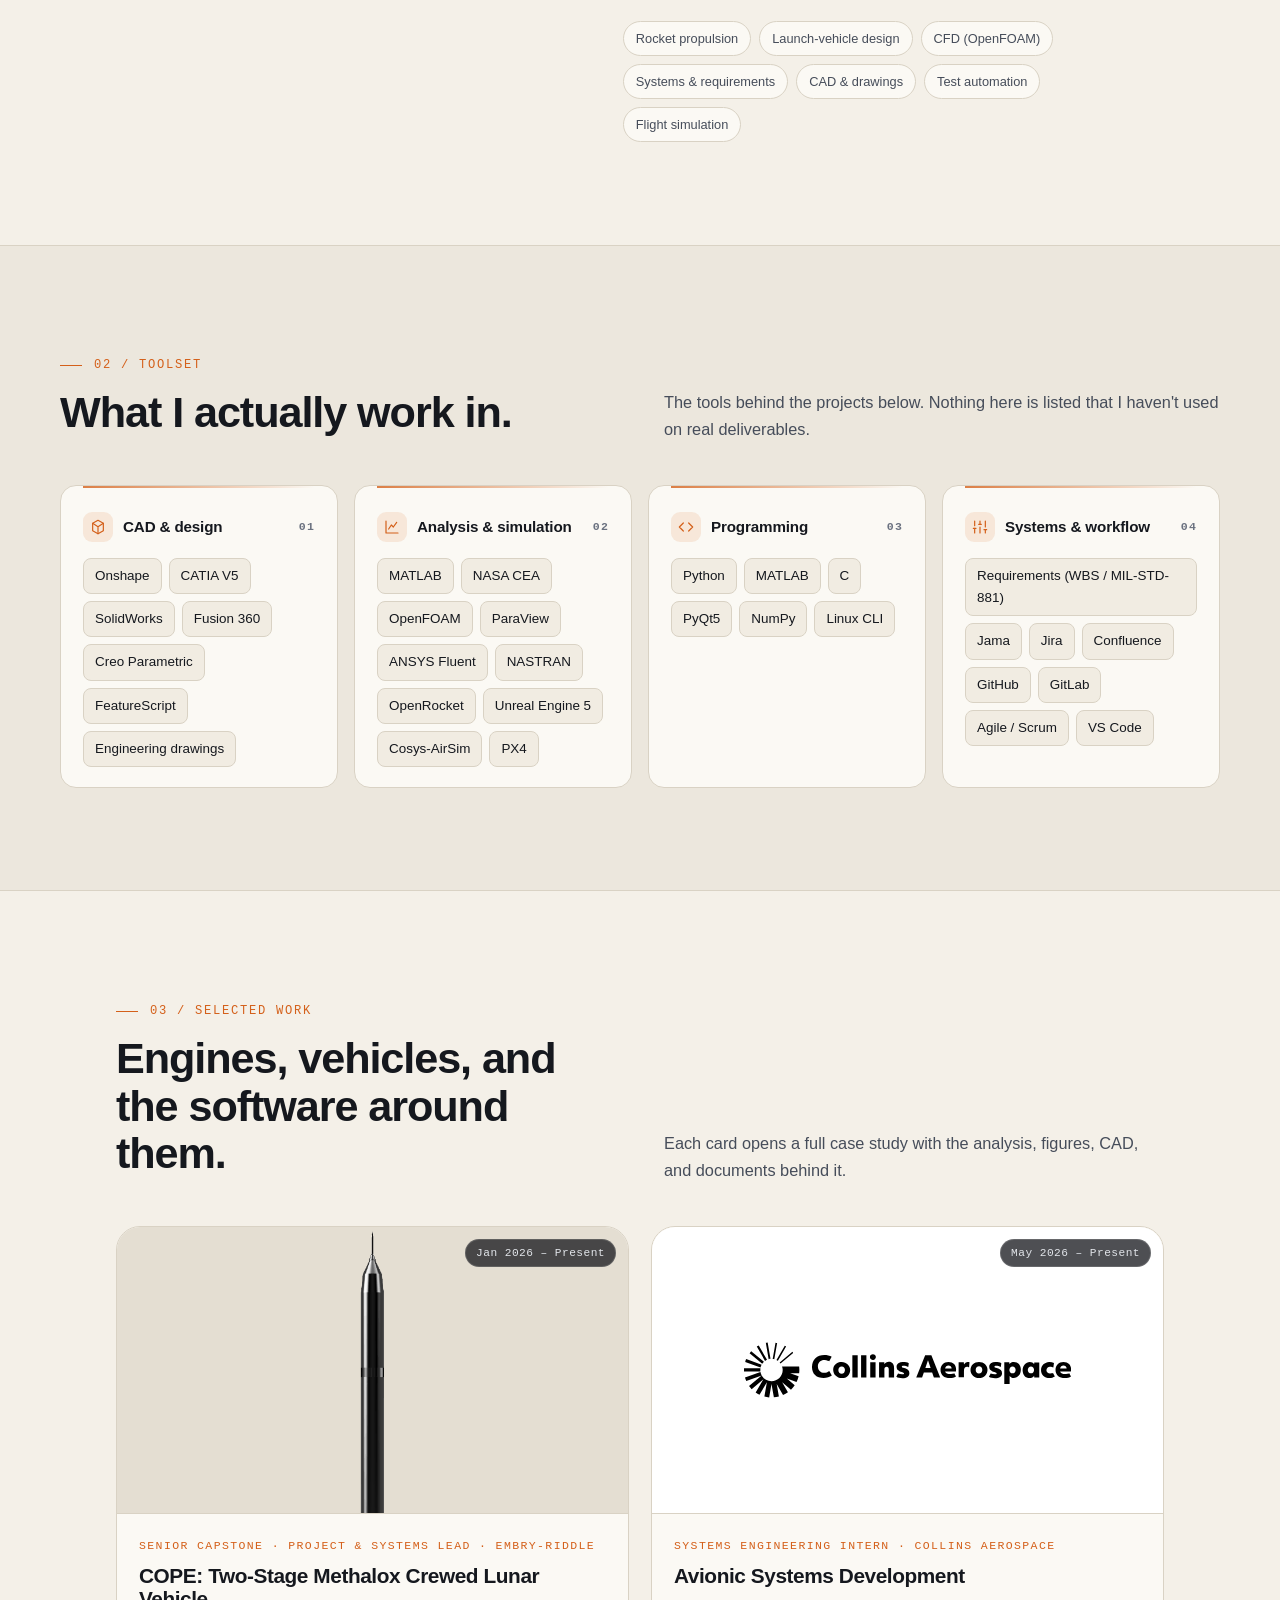
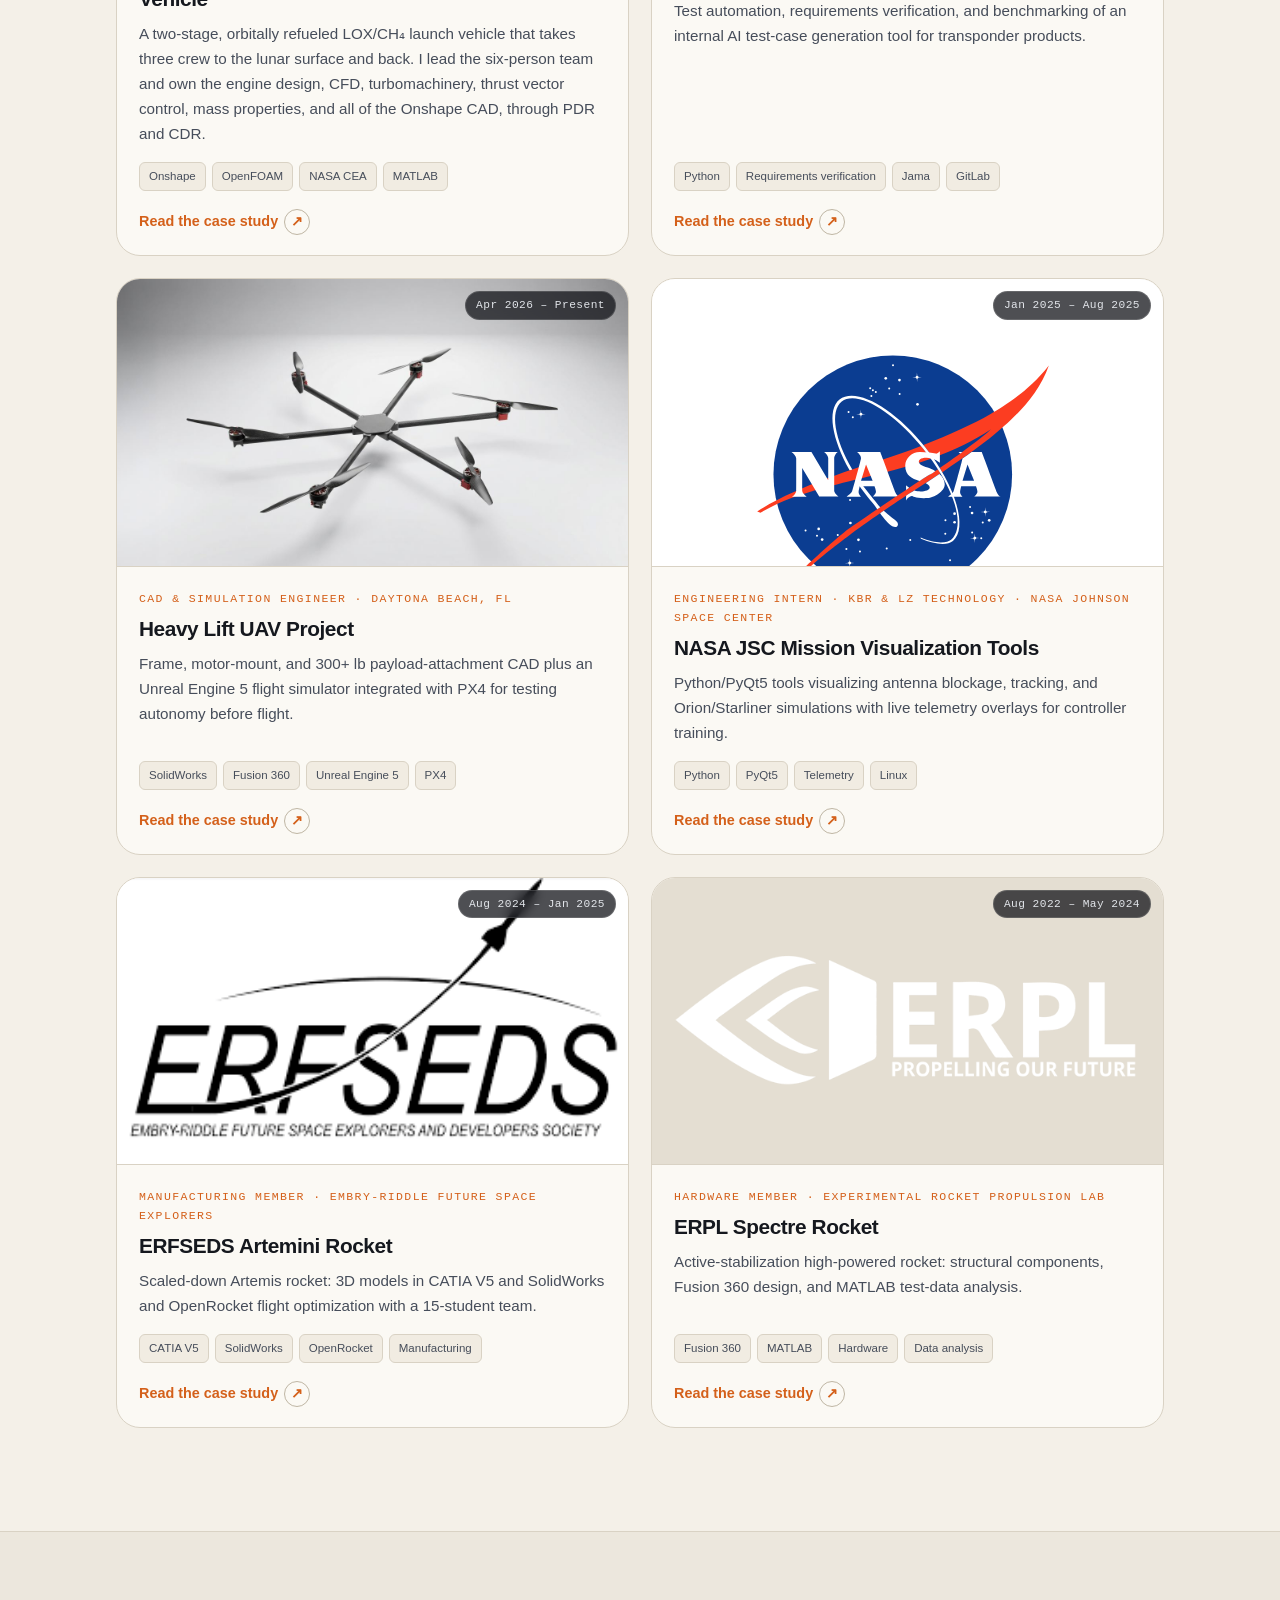
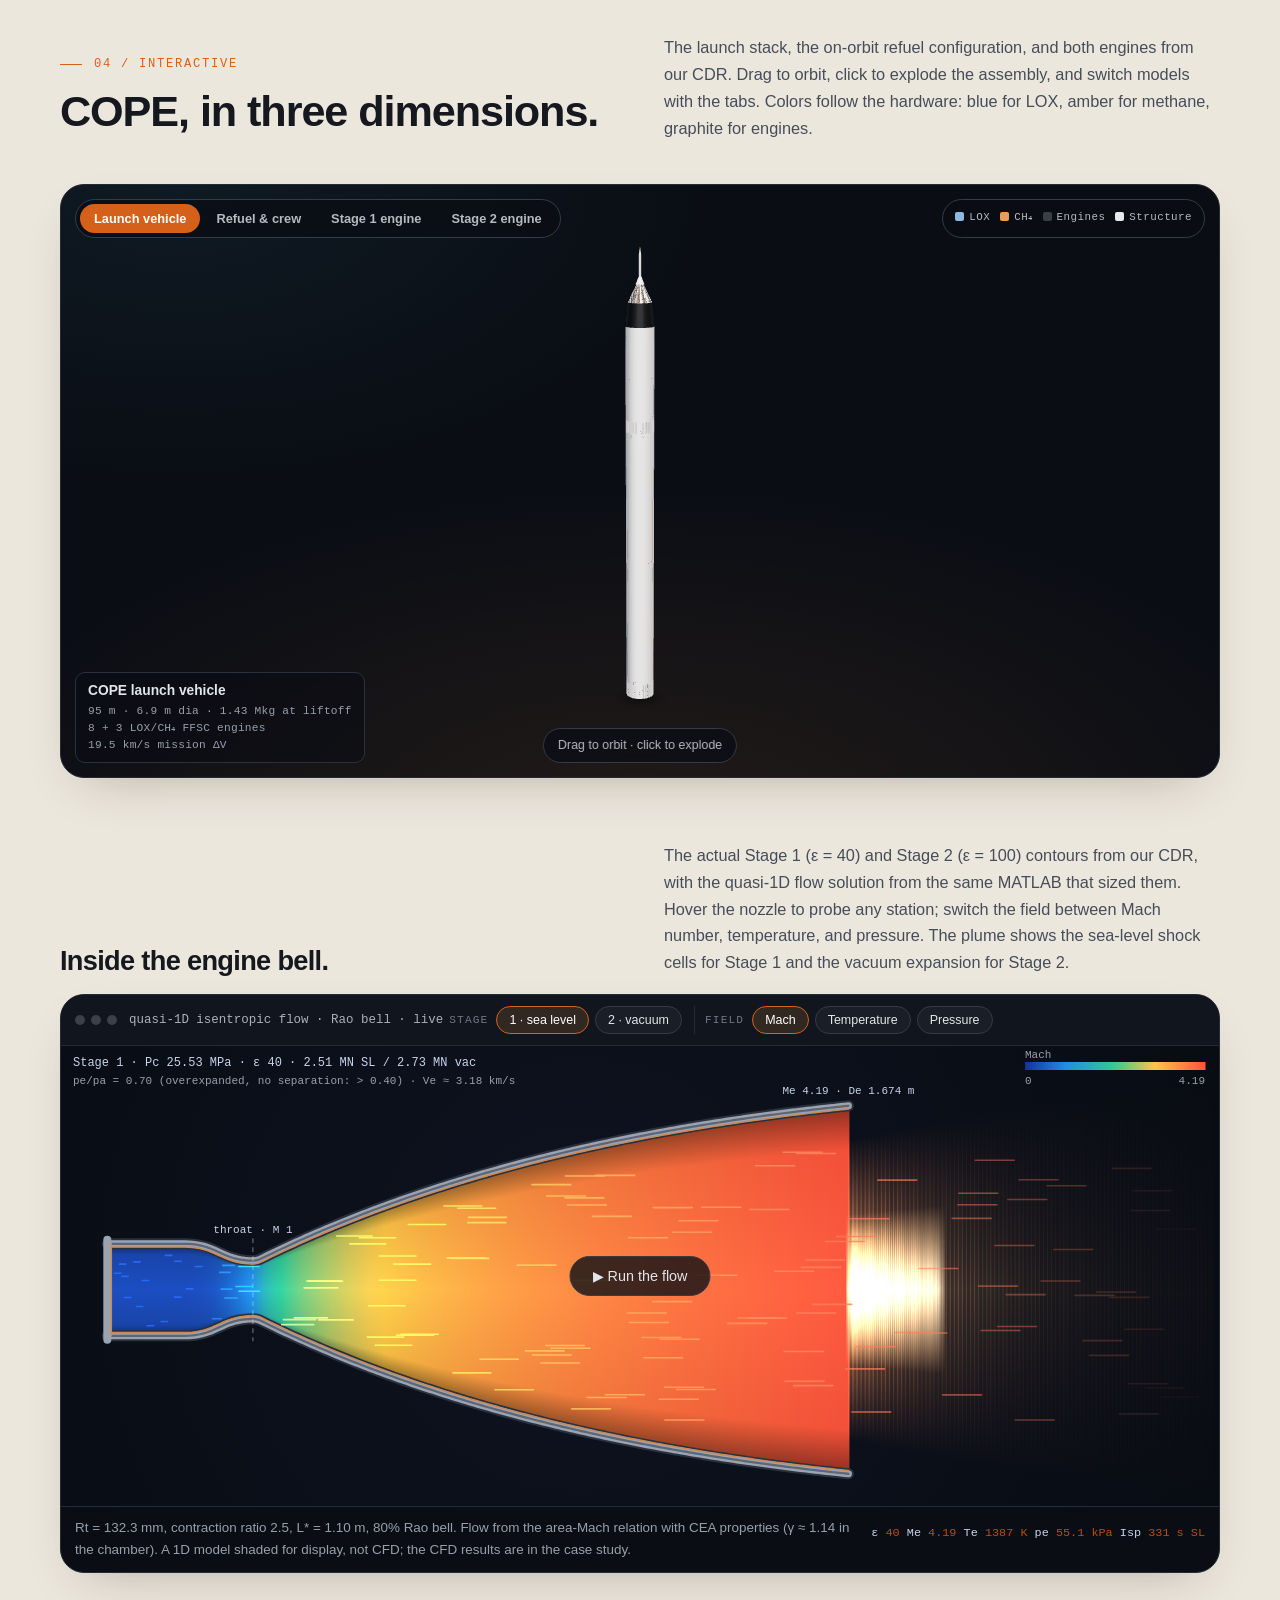
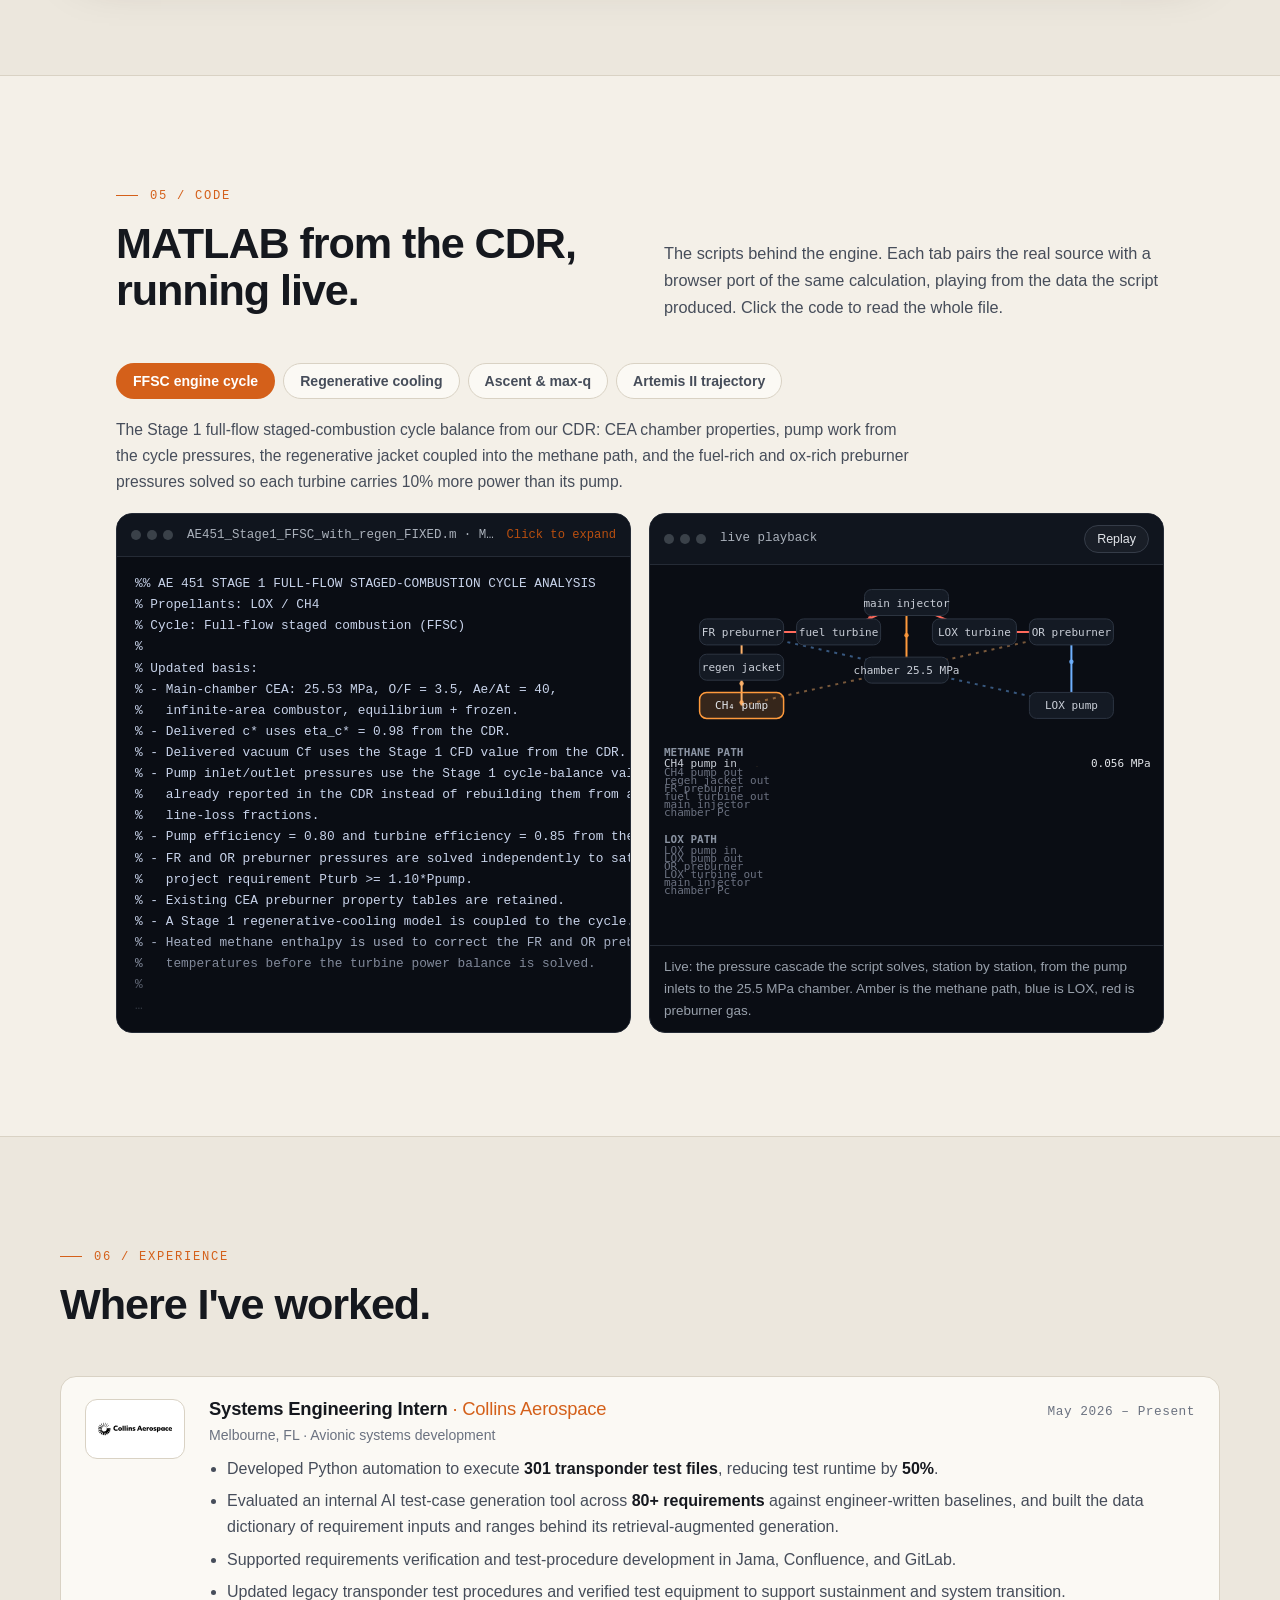
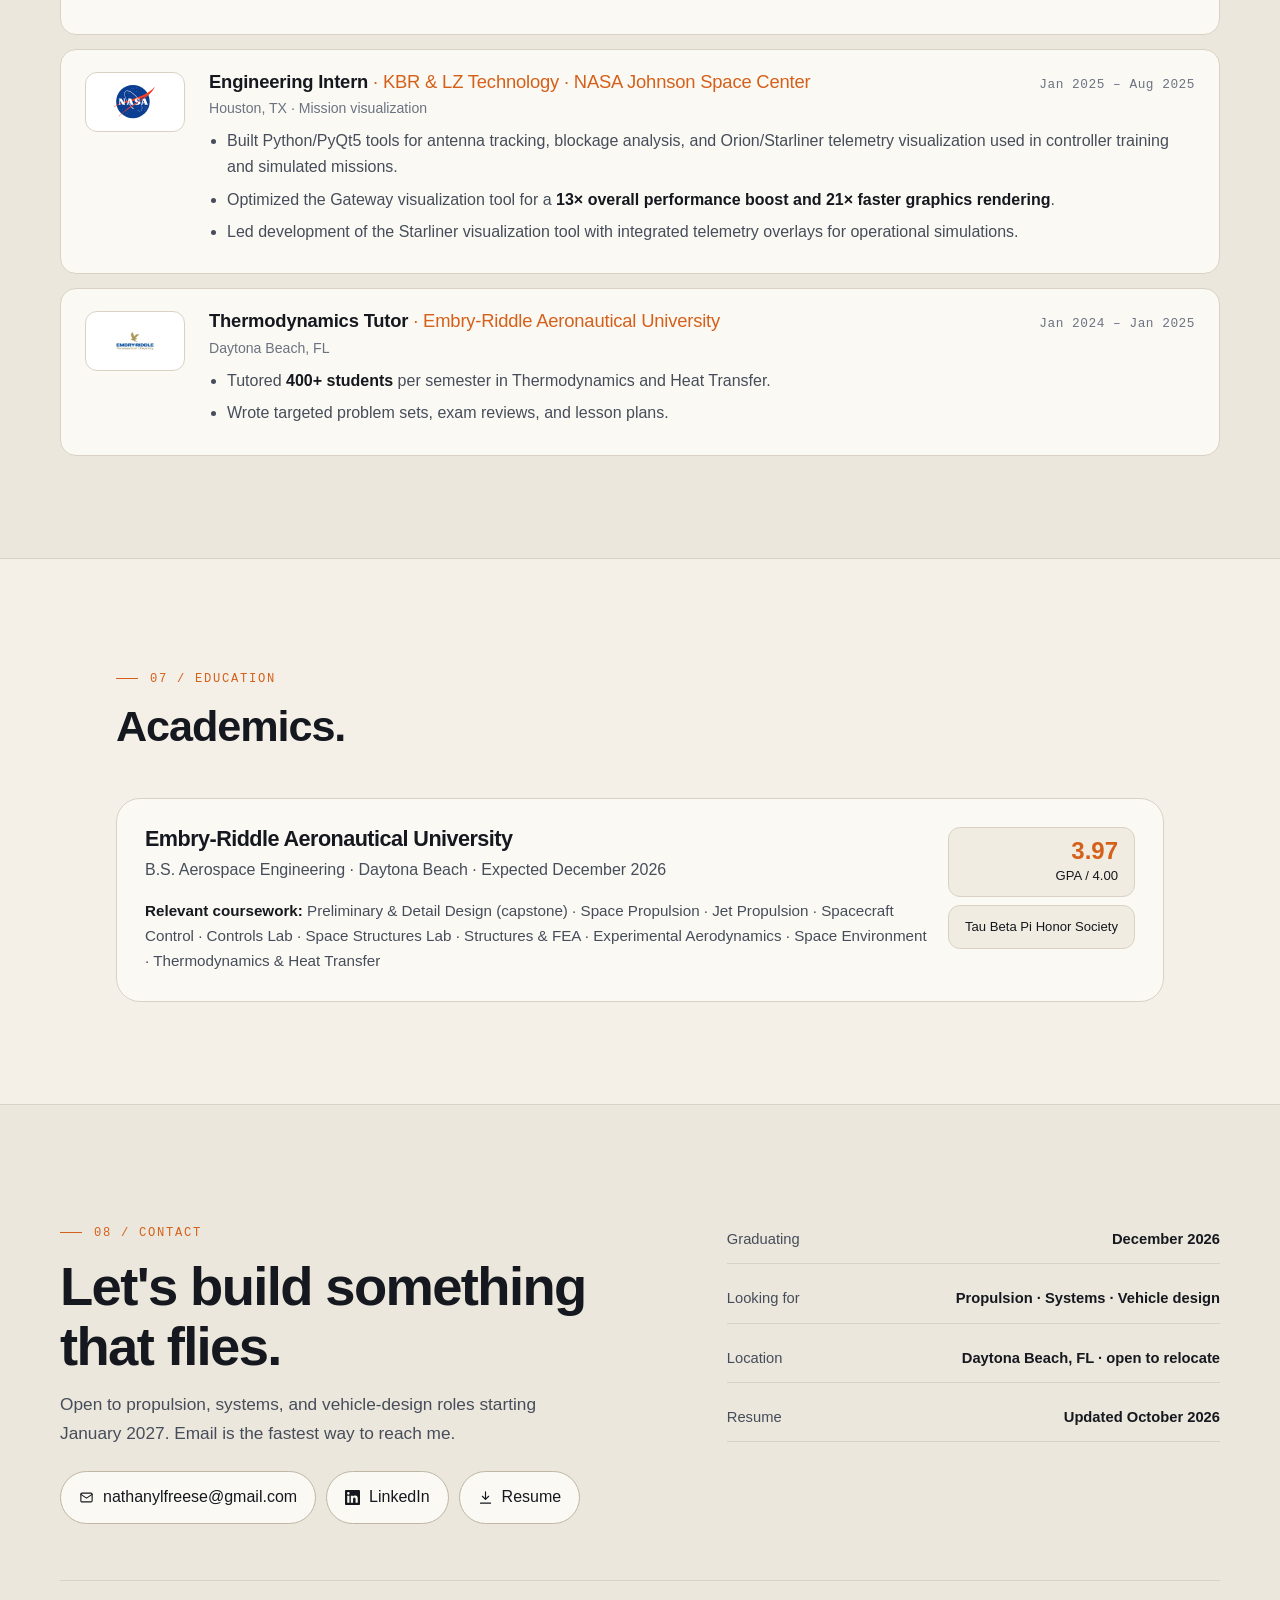
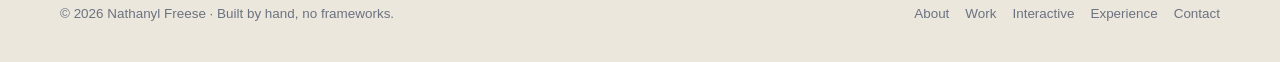
==== commit 12d0bc2b: "Redesign: dark ember theme, painted 3D viewer with both engines, CDR-driven live sims, expanded COPE" ====
--- a/index.html
+++ b/index.html
@@ -6,11 +6,11 @@
   <title>Nate Freese | Aerospace Engineer</title>
 
   <!-- SEO -->
-  <meta name="description" content="Nathanyl (Nate) Freese, Aerospace Engineering student at Embry-Riddle. Systems Engineering Intern at Collins Aerospace, previously NASA Johnson Space Center. Launch-vehicle and rocket-engine design, CFD, CAD, UAV simulation, and Python." />
+  <meta name="description" content="Nathanyl (Nate) Freese, Aerospace Engineering student at Embry-Riddle. Project and systems lead on a crewed two-stage methalox lunar vehicle, Systems Engineering Intern at Collins Aerospace, previously NASA Johnson Space Center. Rocket engine design, CFD, CAD, and the code around them." />
   <meta name="author" content="Nathanyl Freese" />
-  <meta name="keywords" content="aerospace engineer, spacecraft systems, CAD, CATIA, MATLAB, Unreal Engine, NASA, launch vehicle, robotics, UAV, FEA, portfolio" />
+  <meta name="keywords" content="aerospace engineer, rocket propulsion, launch vehicle design, staged combustion, CFD, OpenFOAM, Onshape, CATIA, MATLAB, Python, NASA, Collins Aerospace, portfolio" />
   <link rel="canonical" href="https://n8freese.github.io/" />
-  <meta name="theme-color" content="#f7f8fa" />
+  <meta name="theme-color" content="#090d14" />
 
   <!-- Security: strict same-origin content policy (hash allows the import map below).
        GitHub Pages can't set response headers, so this is delivered via meta tags. -->
@@ -20,17 +20,17 @@
   <!-- Open Graph / social -->
   <meta property="og:type" content="website" />
   <meta property="og:title" content="Nate Freese | Aerospace Engineer" />
-  <meta property="og:description" content="Aerospace Engineering student (ERAU). Experience at Collins Aerospace & NASA Johnson Space Center. Spacecraft systems, CAD, launch-vehicle design, robotics, and flight simulation." />
+  <meta property="og:description" content="Rocket engine and launch vehicle design, CFD, CAD, and the code around them. Collins Aerospace, NASA Johnson Space Center, Embry-Riddle." />
   <meta property="og:url" content="https://n8freese.github.io/" />
   <meta property="og:image" content="https://n8freese.github.io/assets/img/og-image.png" />
   <meta name="twitter:card" content="summary_large_image" />
   <meta name="twitter:title" content="Nate Freese | Aerospace Engineer" />
-  <meta name="twitter:description" content="Aerospace Engineering student (ERAU). Spacecraft systems, CAD, launch-vehicle design, robotics, and flight simulation." />
+  <meta name="twitter:description" content="Rocket engine and launch vehicle design, CFD, CAD, and the code around them." />
   <meta name="twitter:image" content="https://n8freese.github.io/assets/img/og-image.png" />
 
   <link rel="icon" type="image/svg+xml" href="assets/img/favicon.svg" />
   <link rel="stylesheet" href="assets/css/styles.css" />
-  <!-- Applies light/dark mode before first paint (saved choice or OS preference) -->
+  <!-- Applies light/dark mode before first paint (saved choice, else dark) -->
   <script src="assets/js/theme.js"></script>
 
   <!-- Structured data for richer search results -->
@@ -60,105 +60,135 @@
 
   <!-- NAV -->
   <header class="nav">
-    <a class="nav__brand" href="#top" aria-label="Back to top"></a>
-    <button class="nav__toggle" aria-label="Toggle menu" aria-expanded="false">
-      <span></span><span></span><span></span>
-    </button>
-    <nav class="nav__links" aria-label="Primary">
-      <a href="#about">About</a>
-      <a href="#skills">Skills</a>
-      <a href="#projects">Projects</a>
-      <a href="#experience">Experience</a>
-      <a href="#contact">Contact</a>
-      <a class="btn" href="assets/nathanyl_freese_resume.pdf" download>Resume</a>
-      <button class="nav__theme" type="button" aria-label="Switch to dark mode">
-        <svg class="ico-moon" width="16" height="16" viewBox="0 0 24 24" fill="none" stroke="currentColor" stroke-width="1.8" stroke-linecap="round" stroke-linejoin="round" aria-hidden="true"><path d="M21 12.8A9 9 0 1 1 11.2 3a7 7 0 0 0 9.8 9.8Z"/></svg>
-        <svg class="ico-sun" width="16" height="16" viewBox="0 0 24 24" fill="none" stroke="currentColor" stroke-width="1.8" stroke-linecap="round" stroke-linejoin="round" aria-hidden="true"><circle cx="12" cy="12" r="4"/><path d="M12 2v2m0 16v2M4.9 4.9l1.4 1.4m11.4 11.4 1.4 1.4M2 12h2m16 0h2M4.9 19.1l1.4-1.4M17.7 6.3l1.4-1.4"/></svg>
+    <div class="nav__inner">
+      <a class="nav__brand" href="#top" aria-label="Back to top"><span class="mark">NF</span>Nate Freese</a>
+      <button class="nav__toggle" aria-label="Toggle menu" aria-expanded="false">
+        <span></span><span></span><span></span>
       </button>
-    </nav>
+      <nav class="nav__links" aria-label="Primary">
+        <a href="#about">About</a>
+        <a href="#skills">Toolset</a>
+        <a href="#projects">Work</a>
+        <a href="#rocket">Interactive</a>
+        <a href="#experience">Experience</a>
+        <a href="#contact">Contact</a>
+        <a class="btn" href="assets/nathanyl_freese_resume.pdf" download>Resume</a>
+        <button class="nav__theme" type="button" aria-label="Switch to light mode">
+          <svg class="ico-moon" width="16" height="16" viewBox="0 0 24 24" fill="none" stroke="currentColor" stroke-width="1.8" stroke-linecap="round" stroke-linejoin="round" aria-hidden="true"><path d="M21 12.8A9 9 0 1 1 11.2 3a7 7 0 0 0 9.8 9.8Z"/></svg>
+          <svg class="ico-sun" width="16" height="16" viewBox="0 0 24 24" fill="none" stroke="currentColor" stroke-width="1.8" stroke-linecap="round" stroke-linejoin="round" aria-hidden="true"><circle cx="12" cy="12" r="4"/><path d="M12 2v2m0 16v2M4.9 4.9l1.4 1.4m11.4 11.4 1.4 1.4M2 12h2m16 0h2M4.9 19.1l1.4-1.4M17.7 6.3l1.4-1.4"/></svg>
+        </button>
+      </nav>
+    </div>
   </header>
 
   <!-- HERO -->
   <section id="top" class="hero">
+    <div class="hero__stars" aria-hidden="true"></div>
+    <div class="hero__art" aria-hidden="true" data-nozzle-art></div>
     <div class="hero__inner">
-      <h1 class="hero__name">Nathanyl <span class="accent">“Nate”</span> Freese</h1>
-      <p class="hero__pitch">
-        Aerospace engineer working on <strong>launch vehicles, rocket engines, and the software around them</strong>, from CAD and CFD to test automation.
-      </p>
-      <p class="hero__sub">
-        Systems Engineering Intern at Collins Aerospace, and lead on a six-person capstone team designing a crewed two-stage methalox lunar vehicle, now through Critical Design Review. Before that: mission-visualization tools at NASA Johnson Space Center and CAD and flight simulation for a heavy-lift UAV.
-      </p>
-      <div class="hero__cta">
-        <a class="btn" href="#projects">View Projects</a>
-        <a class="btn btn--ghost" href="assets/nathanyl_freese_resume.pdf" download>Download Resume (PDF)</a>
-      </div>
-      <div class="hero__links">
-        <a href="mailto:nathanylfreese@gmail.com"><svg width="15" height="15" viewBox="0 0 24 24" fill="none" stroke="currentColor" stroke-width="1.8" stroke-linecap="round" stroke-linejoin="round" aria-hidden="true"><rect x="3" y="5" width="18" height="14" rx="2"/><path d="m3 7 9 6 9-6"/></svg>Email</a>
-        <a href="https://www.linkedin.com/in/nathanyl-freese/" target="_blank" rel="noopener"><svg width="15" height="15" viewBox="0 0 24 24" fill="currentColor" aria-hidden="true"><path d="M20.45 20.45h-3.55v-5.57c0-1.33-.03-3.04-1.85-3.04-1.86 0-2.14 1.45-2.14 2.94v5.67H9.35V9h3.41v1.56h.05c.47-.9 1.63-1.85 3.36-1.85 3.6 0 4.27 2.37 4.27 5.45v6.29ZM5.34 7.43a2.06 2.06 0 1 1 0-4.12 2.06 2.06 0 0 1 0 4.12ZM7.12 20.45H3.56V9h3.56v11.45ZM22.22 0H1.77C.79 0 0 .77 0 1.72v20.55C0 23.22.79 24 1.77 24h20.45c.98 0 1.78-.78 1.78-1.73V1.72C24 .77 23.2 0 22.22 0Z"/></svg>LinkedIn</a>
-      </div>
-      <div class="hero__stats">
-        <div class="hero__stat"><div class="n">3.97</div><div class="l">GPA · Tau Beta Pi</div></div>
-        <div class="hero__stat"><div class="n">2</div><div class="l">Internships · KBR &amp; Collins</div></div>
-        <div class="hero__stat"><div class="n">7</div><div class="l">Engineering projects</div></div>
-      </div>
-    </div>
-  </section>
+      <div>
+        <p class="hero__eyebrow">Aerospace engineer · Embry-Riddle, Dec 2026</p>
+        <h1 class="hero__name">Nate <span class="accent">Freese</span>.</h1>
+        <p class="hero__pitch">I design rocket engines and launch vehicles, then write the code that checks the numbers.</p>
+        <p class="hero__sub">
+          Project and systems lead for COPE, a crewed two-stage LOX/methane lunar vehicle, through Preliminary and Critical Design Review. Systems Engineering Intern at Collins Aerospace. Before that, mission-visualization software at NASA Johnson Space Center.
+        </p>
+        <div class="hero__cta">
+          <a class="btn" href="#projects">See the work <span class="arrow">↗</span></a>
+          <a class="btn btn--ghost" href="assets/nathanyl_freese_resume.pdf" download>Resume (PDF)</a>
+        </div>
+        <div class="hero__tags">
+          <span class="tag">Propulsion &amp; CFD</span>
+          <span class="tag">Systems engineering</span>
+          <span class="tag">Onshape · CATIA · SolidWorks</span>
+          <span class="tag">Python · MATLAB</span>
+        </div>
+      </div>
+      <aside class="hero__card">
+        <div class="hero__photo"><img src="assets/img/headshot.jpg" alt="Nate Freese" /></div>
+        <div class="hero__cardbody">
+          <p class="hero__cardtitle">Nathanyl “Nate” Freese</p>
+          <ul class="hero__cardmeta">
+            <li><span>Now</span><b>Collins Aerospace</b></li>
+            <li><span>Previously</span><b>NASA Johnson Space Center</b></li>
+            <li><span>Based in</span><b>Daytona Beach, FL</b></li>
+            <li><span>GPA</span><b>3.97 · Tau Beta Pi</b></li>
+          </ul>
+        </div>
+      </aside>
+    </div>
+  </section>
+
+  <!-- AT A GLANCE -->
+  <div class="glance">
+    <div class="glance__grid">
+      <div class="glance__item"><div class="n">19.5<small>km/s</small></div><div class="l">Mission ΔV of the lunar vehicle my team designed</div></div>
+      <div class="glance__item"><div class="n">2.51<small>MN</small></div><div class="l">Sea-level thrust of the staged-combustion engine I sized</div></div>
+      <div class="glance__item"><div class="n">13<small>×</small></div><div class="l">Speedup of the Gateway visualization tool at NASA JSC</div></div>
+      <div class="glance__item"><div class="n">301</div><div class="l">Transponder test files automated at Collins Aerospace</div></div>
+    </div>
+  </div>
 
   <!-- ABOUT -->
   <section id="about" class="section">
-    <p class="section__eyebrow">About</p>
-    <h2 class="section__title">Engineer across the full stack: hardware to software.</h2>
-    <div class="about" style="margin-top:28px">
-      <div class="about__photo" aria-label="Nate Freese headshot">
-        <img src="assets/img/headshot.jpg" alt="Nate Freese" />
+    <p class="section__eyebrow">01 / About</p>
+    <div class="about">
+      <div class="about__lead">
+        <h3>The short version.</h3>
+        <p>Senior in Aerospace Engineering at Embry-Riddle, graduating December 2026. I like the part of a project where requirements turn into hardware: sizing the engine, drawing the parts, and proving the numbers with analysis and code.</p>
       </div>
       <div class="about__text">
         <p>
-          I'm an <strong>Aerospace Engineering</strong> Student at <strong>Embry-Riddle (GPA 3.97, Tau Beta Pi)</strong>, graduating December 2026. I'm happiest at the intersection of <strong>spacecraft systems, structural design, and software</strong>: the work that turns mission requirements into hardware that flies.
+          Right now I split my time between <strong>Collins Aerospace</strong>, where I write Python test automation, author and verify test procedures for transponder products, and benchmark an internal AI test-case generation tool, and our senior capstone, where I lead a six-person team designing a crewed two-stage LOX/CH₄ lunar vehicle. On the capstone I own the engine operating point, nozzle design and OpenFOAM CFD, turbopumps, injectors and preburners, thrust vector control, mass properties, and all of the Onshape CAD and drawings.
         </p>
         <p>
-          Right now I'm a Systems Engineering Intern at <strong>Collins Aerospace</strong>, where I write Python test automation, author and verify test procedures for transponder products, and evaluate an internal AI test-case generation tool. At school I lead our senior capstone, a crewed two-stage LOX/CH₄ lunar vehicle: I own the engine design, nozzle CFD, thrust vector control, mass properties, and the Onshape CAD, and we just delivered the Critical Design Review. Earlier I built Python/PyQt5 visualization tools at <strong>NASA Johnson Space Center</strong> used in controller training and simulated missions, including a <strong>13× speedup</strong> of the Gateway tool, and spent a summer on CAD and an Unreal Engine 5 + PX4 simulator for a heavy-lift UAV.
+          Before that I built Python/PyQt5 mission-visualization tools at <strong>NASA Johnson Space Center</strong> used in controller training and simulated missions, including a <strong>13× speedup</strong> of the Gateway tool, and spent a summer doing airframe CAD and an Unreal Engine 5 + PX4 flight simulator for a heavy-lift UAV.
         </p>
         <div class="about__focus">
-          <span class="chip">Spacecraft systems</span>
+          <span class="chip">Rocket propulsion</span>
           <span class="chip">Launch-vehicle design</span>
-          <span class="chip">Structures &amp; FEA</span>
-          <span class="chip">Rocket propulsion &amp; CFD</span>
-          <span class="chip">Onshape / CATIA / SolidWorks</span>
-          <span class="chip">Test automation &amp; verification</span>
-          <span class="chip">UAV simulation &amp; autonomy</span>
+          <span class="chip">CFD (OpenFOAM)</span>
+          <span class="chip">Systems &amp; requirements</span>
+          <span class="chip">CAD &amp; drawings</span>
+          <span class="chip">Test automation</span>
+          <span class="chip">Flight simulation</span>
         </div>
       </div>
     </div>
   </section>
 
   <!-- SKILLS -->
-  <section id="skills" class="section">
-    <p class="section__eyebrow">Skills</p>
-    <h2 class="section__title">Toolset</h2>
-    <div class="skills" style="margin-top:28px">
+  <section id="skills" class="section section--band">
+    <div class="section__head">
+      <div>
+        <p class="section__eyebrow">02 / Toolset</p>
+        <h2 class="section__title">What I actually work in.</h2>
+      </div>
+      <p class="section__hint">The tools behind the projects below. Nothing here is listed that I haven't used on real deliverables.</p>
+    </div>
+    <div class="skills">
       <div class="skills__group">
-        <h3><span class="ico"><svg width="17" height="17" viewBox="0 0 24 24" fill="none" stroke="currentColor" stroke-width="1.7" stroke-linecap="round" stroke-linejoin="round" aria-hidden="true"><path d="m12 2 8 4.5v11L12 22l-8-4.5v-11L12 2Z"/><path d="M12 22V11.5M4 6.5l8 5 8-5"/></svg></span> CAD &amp; Design</h3>
+        <h3><span class="ico"><svg width="16" height="16" viewBox="0 0 24 24" fill="none" stroke="currentColor" stroke-width="1.8" stroke-linecap="round" stroke-linejoin="round" aria-hidden="true"><path d="m12 2 8 4.5v11L12 22l-8-4.5v-11L12 2Z"/><path d="M12 22V11.5M4 6.5l8 5 8-5"/></svg></span> CAD &amp; design <span class="idx">01</span></h3>
         <div class="skills__list">
-          <span>CATIA V5</span><span>SolidWorks</span><span>Fusion 360</span><span>Onshape</span><span>Creo Parametric</span>
+          <span>Onshape</span><span>CATIA V5</span><span>SolidWorks</span><span>Fusion 360</span><span>Creo Parametric</span><span>FeatureScript</span><span>Engineering drawings</span>
         </div>
       </div>
       <div class="skills__group">
-        <h3><span class="ico"><svg width="17" height="17" viewBox="0 0 24 24" fill="none" stroke="currentColor" stroke-width="1.7" stroke-linecap="round" stroke-linejoin="round" aria-hidden="true"><path d="M3 3v18h18"/><path d="m7 15 4-6 3 3 5-7"/></svg></span> Analysis &amp; Simulation</h3>
+        <h3><span class="ico"><svg width="16" height="16" viewBox="0 0 24 24" fill="none" stroke="currentColor" stroke-width="1.8" stroke-linecap="round" stroke-linejoin="round" aria-hidden="true"><path d="M3 3v18h18"/><path d="m7 15 4-6 3 3 5-7"/></svg></span> Analysis &amp; simulation <span class="idx">02</span></h3>
         <div class="skills__list">
-          <span>MATLAB</span><span>NASA CEA</span><span>OpenFOAM</span><span>ANSYS Fluent</span><span>NASTRAN</span><span>OpenRocket</span><span>Unreal Engine 5</span><span>Cosys-AirSim</span><span>PX4</span>
+          <span>MATLAB</span><span>NASA CEA</span><span>OpenFOAM</span><span>ParaView</span><span>ANSYS Fluent</span><span>NASTRAN</span><span>OpenRocket</span><span>Unreal Engine 5</span><span>Cosys-AirSim</span><span>PX4</span>
         </div>
       </div>
       <div class="skills__group">
-        <h3><span class="ico"><svg width="17" height="17" viewBox="0 0 24 24" fill="none" stroke="currentColor" stroke-width="1.7" stroke-linecap="round" stroke-linejoin="round" aria-hidden="true"><path d="m8 6-6 6 6 6M16 6l6 6-6 6"/></svg></span> Programming</h3>
+        <h3><span class="ico"><svg width="16" height="16" viewBox="0 0 24 24" fill="none" stroke="currentColor" stroke-width="1.8" stroke-linecap="round" stroke-linejoin="round" aria-hidden="true"><path d="m8 6-6 6 6 6M16 6l6 6-6 6"/></svg></span> Programming <span class="idx">03</span></h3>
         <div class="skills__list">
-          <span>Python</span><span>C</span><span>MATLAB</span><span>PyQt5</span>
+          <span>Python</span><span>MATLAB</span><span>C</span><span>PyQt5</span><span>NumPy</span><span>Linux CLI</span>
         </div>
       </div>
       <div class="skills__group">
-        <h3><span class="ico"><svg width="17" height="17" viewBox="0 0 24 24" fill="none" stroke="currentColor" stroke-width="1.7" stroke-linecap="round" stroke-linejoin="round" aria-hidden="true"><path d="M4 21v-7M4 10V3M12 21v-9M12 8V3M20 21v-5M20 12V3"/><path d="M2 14h4M10 8h4M18 16h4"/></svg></span> Tools &amp; Workflow</h3>
+        <h3><span class="ico"><svg width="16" height="16" viewBox="0 0 24 24" fill="none" stroke="currentColor" stroke-width="1.8" stroke-linecap="round" stroke-linejoin="round" aria-hidden="true"><path d="M4 21v-7M4 10V3M12 21v-9M12 8V3M20 21v-5M20 12V3"/><path d="M2 14h4M10 8h4M18 16h4"/></svg></span> Systems &amp; workflow <span class="idx">04</span></h3>
         <div class="skills__list">
-          <span>GitHub</span><span>GitLab</span><span>Jama</span><span>Jira</span><span>Confluence</span><span>Linux CLI</span><span>VS Code</span><span>Agile / Scrum</span>
+          <span>Requirements (WBS / MIL-STD-881)</span><span>Jama</span><span>Jira</span><span>Confluence</span><span>GitHub</span><span>GitLab</span><span>Agile / Scrum</span><span>VS Code</span>
         </div>
       </div>
     </div>
@@ -166,118 +196,165 @@
 
   <!-- PROJECTS -->
   <section id="projects" class="section">
-    <p class="section__eyebrow">Projects</p>
-    <h2 class="section__title">Selected work</h2>
-    <p class="section__hint">Spacecraft, launch vehicles, robotics, and simulation. Click any project for the full case study.</p>
+    <div class="section__head">
+      <div>
+        <p class="section__eyebrow">03 / Selected work</p>
+        <h2 class="section__title">Engines, vehicles, and the software around them.</h2>
+      </div>
+      <p class="section__hint">Each card opens a full case study with the analysis, figures, CAD, and documents behind it.</p>
+    </div>
     <div class="projects" id="projects-grid">
       <!-- Cards are generated from assets/js/projects.js -->
       <noscript><p style="color:var(--muted)">Enable JavaScript to view projects, or see the resume PDF.</p></noscript>
     </div>
   </section>
 
-  <!-- ENGINEERING DEMOS (tabbed) -->
-  <section class="section section--feature">
-    <p class="section__eyebrow">Interactive</p>
-    <h2 class="section__title">Code showcase: engineering MATLAB</h2>
-    <p class="section__hint">A few representative MATLAB projects. Each tab pairs the source with a live simulation of what it computes: the same equations, ported to JavaScript and running in your browser. The display plays automatically as you scroll past; use Replay to run it again, and click the code to expand the full source.</p>
-    <div data-demo-tabs></div>
-  </section>
-
-  <!-- 3D ROCKET MODEL -->
-  <section id="rocket" class="section">
-    <p class="section__eyebrow">3D Model</p>
-    <h2 class="section__title">Crewed lunar launch vehicle: interactive 3D</h2>
-    <p class="section__hint">Auto-rotating · click or tap the model to explode it into its components and reassemble · switch between the launch stack and the on-orbit refuel &amp; crew configuration. Zoom is disabled for a stable view.</p>
+  <!-- 3D VIEWER + NOZZLE SIM -->
+  <section id="rocket" class="section section--band">
+    <div class="section__head">
+      <div>
+        <p class="section__eyebrow">04 / Interactive</p>
+        <h2 class="section__title">COPE, in three dimensions.</h2>
+      </div>
+      <p class="section__hint">The launch stack, the on-orbit refuel configuration, and both engines from our CDR. Drag to orbit, click to explode the assembly, and switch models with the tabs. Colors follow the hardware: blue for LOX, amber for methane, graphite for engines.</p>
+    </div>
     <div id="rocket-viewer" class="rocket-viewer" data-rocket>
       <div class="rocket-viewer__controls">
-        <div class="rocket-viewer__seg" role="tablist" aria-label="Select vehicle">
+        <div class="rocket-viewer__seg" role="tablist" aria-label="Select model">
           <button class="is-active" data-model="0" type="button" aria-selected="true">Launch vehicle</button>
           <button data-model="1" type="button" aria-selected="false">Refuel &amp; crew</button>
+          <button data-model="2" type="button" aria-selected="false">Stage 1 engine</button>
+          <button data-model="3" type="button" aria-selected="false">Stage 2 engine</button>
+        </div>
+        <div class="rocket-viewer__legend" data-legend>
+          <span><i style="background:#8fb8e0"></i>LOX</span>
+          <span><i style="background:#e0a05f"></i>CH₄</span>
+          <span><i style="background:#3a3e46"></i>Engines</span>
+          <span><i style="background:#e9eaee"></i>Structure</span>
         </div>
       </div>
       <canvas class="rocket-viewer__canvas" data-canvas></canvas>
-      <div class="rocket-viewer__hint" data-hint>Click or tap to explode the assembly</div>
+      <div class="rocket-viewer__spec" data-spec></div>
+      <div class="rocket-viewer__hint" data-hint>Drag to orbit · click to explode</div>
       <div class="rocket-viewer__placeholder" data-placeholder>
         <p>Loading 3D model…</p>
         <small>Interactive model requires WebGL &amp; JavaScript.</small>
       </div>
     </div>
 
-    <!-- Engine nozzle flow: quasi-1D isentropic sim (assets/js/nozzle-sim.js) -->
+    <!-- Engine nozzle flow: quasi-1D along the real Rao contour (assets/js/nozzle-sim.js) -->
     <div class="nozzlehome">
-      <h3 class="nozzlehome__title">Engine nozzle flow</h3>
-      <p class="section__hint">Quasi-1D isentropic flow through the vehicle's LOX/CH₄ engine bells, solved live from the area ratio at each station: slow flow is blue, and the supersonic expansion runs to red at the exit. Want a closer look at the engines? <a href="project.html?id=lunar-mission">View them in 3D in the case study →</a></p>
-      <div class="demos__run nozzlesim">
+      <div class="nozzlehome__head">
+        <h3 class="nozzlehome__title">Inside the engine bell.</h3>
+        <p class="section__hint">The actual Stage 1 (ε = 40) and Stage 2 (ε = 100) contours from our CDR, with the quasi-1D flow solution from the same MATLAB that sized them. Hover the nozzle to probe any station; switch the field between Mach number, temperature, and pressure. The plume shows the sea-level shock cells for Stage 1 and the vacuum expansion for Stage 2.</p>
+      </div>
+      <div class="nozzlesim">
         <div class="demo__bar"><span class="dots"><i></i><i></i><i></i></span>
-          <span class="codeview__name">quasi-1D isentropic flow — live</span>
-          <button type="button" class="demo__btn" data-nozzle-stage="S1" aria-pressed="true">Stage 1</button>
-          <button type="button" class="demo__btn" data-nozzle-stage="S2" aria-pressed="false">Stage 2</button>
+          <span class="codeview__name">quasi-1D isentropic flow · Rao bell · live</span>
+          <span class="grp"><span class="lbl">Stage</span>
+            <button type="button" class="demo__btn" data-nozzle-stage="S1" aria-pressed="true">1 · sea level</button>
+            <button type="button" class="demo__btn" data-nozzle-stage="S2" aria-pressed="false">2 · vacuum</button>
+          </span>
+          <span class="grp"><span class="lbl">Field</span>
+            <button type="button" class="demo__btn" data-nozzle-field="M" aria-pressed="true">Mach</button>
+            <button type="button" class="demo__btn" data-nozzle-field="T" aria-pressed="false">Temperature</button>
+            <button type="button" class="demo__btn" data-nozzle-field="p" aria-pressed="false">Pressure</button>
+          </span>
         </div>
         <div class="nozzlesim__stage">
           <canvas class="nozzlesim__canvas" data-nozzle></canvas>
-          <button type="button" class="demo__btn nozzlesim__play" data-nozzle-play aria-pressed="false">▶ Run simulation</button>
-        </div>
-        <p class="demos__cap">Actual Rao bell contours from our engine design (Rt = 132.3 mm; stage 1 ε = 40 sea-level bell, stage 2 ε = 100 vacuum bell; γ = 1.2 LOX/CH₄ combustion products). A 1D flow model, not CFD.</p>
-      </div>
-    </div>
+          <button type="button" class="demo__btn nozzlesim__play" data-nozzle-play aria-pressed="false">▶ Run the flow</button>
+        </div>
+        <div class="nozzlesim__foot">
+          <p class="demos__cap">Rt = 132.3 mm, contraction ratio 2.5, L* = 1.10 m, 80% Rao bell. Flow from the area-Mach relation with CEA properties (γ ≈ 1.14 in the chamber). A 1D model shaded for display, not CFD; the CFD results are in the case study.</p>
+          <p class="nozzlesim__readout" data-nozzle-readout></p>
+        </div>
+      </div>
+    </div>
+  </section>
+
+  <!-- CODE SHOWCASE -->
+  <section id="code" class="section">
+    <div class="section__head">
+      <div>
+        <p class="section__eyebrow">05 / Code</p>
+        <h2 class="section__title">MATLAB from the CDR, running live.</h2>
+      </div>
+      <p class="section__hint">The scripts behind the engine. Each tab pairs the real source with a browser port of the same calculation, playing from the data the script produced. Click the code to read the whole file.</p>
+    </div>
+    <div data-demo-tabs></div>
   </section>
 
   <!-- EXPERIENCE -->
-  <section id="experience" class="section">
-    <p class="section__eyebrow">Experience</p>
-    <h2 class="section__title">Where I've worked</h2>
-    <div class="timeline" style="margin-top:32px">
+  <section id="experience" class="section section--band">
+    <div class="section__head">
+      <div>
+        <p class="section__eyebrow">06 / Experience</p>
+        <h2 class="section__title">Where I've worked.</h2>
+      </div>
+    </div>
+    <div class="timeline">
       <div class="timeline__item">
         <span class="timeline__logo" aria-hidden="true"><img src="assets/img/logos/collins.svg" alt="" loading="lazy" /></span>
-        <div class="timeline__head">
-          <h3>Systems Engineering Intern <span>· Collins Aerospace</span></h3>
-          <span class="timeline__date">May 2026 – Present</span>
-        </div>
-        <p class="timeline__place">Melbourne, FL</p>
-        <ul>
-          <li>Wrote Python automation to execute 301 transponder test files, cutting test runtime by <strong>50%</strong>.</li>
-          <li>Evaluated an internal AI test-case generation tool across <strong>80+ requirements</strong> against engineer-written baselines, and built the data dictionary of requirement inputs and ranges behind its retrieval-augmented generation.</li>
-          <li>Authored test procedures and verified requirements in Jama, Confluence, and GitLab.</li>
-          <li>Updated legacy transponder test procedures and verified test equipment to support sustainment and system transition.</li>
-        </ul>
+        <div>
+          <div class="timeline__head">
+            <h3>Systems Engineering Intern <span>· Collins Aerospace</span></h3>
+            <span class="timeline__date">May 2026 – Present</span>
+          </div>
+          <p class="timeline__place">Melbourne, FL · Avionic systems development</p>
+          <ul>
+            <li>Developed Python automation to execute <strong>301 transponder test files</strong>, reducing test runtime by <strong>50%</strong>.</li>
+            <li>Evaluated an internal AI test-case generation tool across <strong>80+ requirements</strong> against engineer-written baselines, and built the data dictionary of requirement inputs and ranges behind its retrieval-augmented generation.</li>
+            <li>Supported requirements verification and test-procedure development in Jama, Confluence, and GitLab.</li>
+            <li>Updated legacy transponder test procedures and verified test equipment to support sustainment and system transition.</li>
+          </ul>
+        </div>
       </div>
       <div class="timeline__item">
-        <span class="timeline__logo timeline__logo--dark" aria-hidden="true"><img src="assets/img/logos/nasa.svg" alt="" loading="lazy" /></span>
-        <div class="timeline__head">
-          <h3>Engineering Intern <span>· KBR &amp; LZ Technology · NASA Johnson Space Center</span></h3>
-          <span class="timeline__date">Jan 2025 – Aug 2025</span>
-        </div>
-        <p class="timeline__place">Houston, TX</p>
-        <ul>
-          <li>Built Python/PyQt5 tools to visualize antenna blockage, tracking, and Orion/Starliner simulations with live telemetry overlays for controller training and simulated missions.</li>
-          <li>Optimized the Gateway visualization tool for a <strong>13× overall performance boost and 21× faster graphics rendering</strong>.</li>
-          <li>Led development of the Starliner visualization tool, delivering integrated telemetry overlays used in operational workflows.</li>
-        </ul>
+        <span class="timeline__logo" aria-hidden="true"><img src="assets/img/logos/nasa.svg" alt="" loading="lazy" /></span>
+        <div>
+          <div class="timeline__head">
+            <h3>Engineering Intern <span>· KBR &amp; LZ Technology · NASA Johnson Space Center</span></h3>
+            <span class="timeline__date">Jan 2025 – Aug 2025</span>
+          </div>
+          <p class="timeline__place">Houston, TX · Mission visualization</p>
+          <ul>
+            <li>Built Python/PyQt5 tools for antenna tracking, blockage analysis, and Orion/Starliner telemetry visualization used in controller training and simulated missions.</li>
+            <li>Optimized the Gateway visualization tool for a <strong>13× overall performance boost and 21× faster graphics rendering</strong>.</li>
+            <li>Led development of the Starliner visualization tool with integrated telemetry overlays for operational simulations.</li>
+          </ul>
+        </div>
       </div>
       <div class="timeline__item">
         <span class="timeline__logo" aria-hidden="true"><img src="assets/img/logos/erau.png" alt="" loading="lazy" /></span>
-        <div class="timeline__head">
-          <h3>Thermodynamics Tutor <span>· Embry-Riddle Aeronautical University</span></h3>
-          <span class="timeline__date">Jan 2024 – Jan 2025</span>
-        </div>
-        <p class="timeline__place">Daytona Beach, FL</p>
-        <ul>
-          <li>Tutored 400+ students per semester in Thermodynamics and Heat Transfer.</li>
-          <li>Created targeted problem sets, exam reviews, and custom lesson plans to boost understanding.</li>
-        </ul>
+        <div>
+          <div class="timeline__head">
+            <h3>Thermodynamics Tutor <span>· Embry-Riddle Aeronautical University</span></h3>
+            <span class="timeline__date">Jan 2024 – Jan 2025</span>
+          </div>
+          <p class="timeline__place">Daytona Beach, FL</p>
+          <ul>
+            <li>Tutored <strong>400+ students</strong> per semester in Thermodynamics and Heat Transfer.</li>
+            <li>Wrote targeted problem sets, exam reviews, and lesson plans.</li>
+          </ul>
+        </div>
       </div>
     </div>
   </section>
 
   <!-- EDUCATION -->
   <section id="education" class="section">
-    <p class="section__eyebrow">Education</p>
-    <h2 class="section__title">Academics</h2>
-    <div class="edu" style="margin-top:24px">
+    <div class="section__head">
+      <div>
+        <p class="section__eyebrow">07 / Education</p>
+        <h2 class="section__title">Academics.</h2>
+      </div>
+    </div>
+    <div class="edu">
       <div>
         <h3>Embry-Riddle Aeronautical University</h3>
-        <p class="edu__meta">B.S. Aerospace Engineering · Daytona Beach Campus · Expected December 2026</p>
-        <p class="edu__course"><strong>Relevant coursework:</strong> Experimental Aerodynamics · Structures &amp; FEA · Spacecraft Attitude Dynamics · Space Propulsion · Spacecraft Control · Space Environment · Preliminary &amp; Detail Design (capstone) · Thermodynamics &amp; Heat Transfer</p>
+        <p class="edu__meta">B.S. Aerospace Engineering · Daytona Beach · Expected December 2026</p>
+        <p class="edu__course"><strong>Relevant coursework:</strong> Preliminary &amp; Detail Design (capstone) · Space Propulsion · Jet Propulsion · Spacecraft Control · Controls Lab · Space Structures Lab · Structures &amp; FEA · Experimental Aerodynamics · Space Environment · Thermodynamics &amp; Heat Transfer</p>
       </div>
       <div class="edu__honors">
         <div class="edu__badge"><span class="big">3.97</span> GPA / 4.00</div>
@@ -289,17 +366,34 @@
   <!-- CONTACT -->
   <footer id="contact" class="contact">
     <div class="contact__inner">
-      <h2 class="contact__title">Get in touch.</h2>
-      <p class="contact__text">Open to systems, aerospace, manufacturing, UAV, and propulsion engineering opportunities. The fastest way to reach me is email.</p>
-      <div class="contact__links">
-        <a class="iconlink" href="mailto:nathanylfreese@gmail.com"><svg width="15" height="15" viewBox="0 0 24 24" fill="none" stroke="currentColor" stroke-width="1.8" stroke-linecap="round" stroke-linejoin="round" aria-hidden="true"><rect x="3" y="5" width="18" height="14" rx="2"/><path d="m3 7 9 6 9-6"/></svg>nathanylfreese@gmail.com</a>
-        <a class="iconlink" href="https://www.linkedin.com/in/nathanyl-freese/" target="_blank" rel="noopener"><svg width="15" height="15" viewBox="0 0 24 24" fill="currentColor" aria-hidden="true"><path d="M20.45 20.45h-3.55v-5.57c0-1.33-.03-3.04-1.85-3.04-1.86 0-2.14 1.45-2.14 2.94v5.67H9.35V9h3.41v1.56h.05c.47-.9 1.63-1.85 3.36-1.85 3.6 0 4.27 2.37 4.27 5.45v6.29ZM5.34 7.43a2.06 2.06 0 1 1 0-4.12 2.06 2.06 0 0 1 0 4.12ZM7.12 20.45H3.56V9h3.56v11.45ZM22.22 0H1.77C.79 0 0 .77 0 1.72v20.55C0 23.22.79 24 1.77 24h20.45c.98 0 1.78-.78 1.78-1.73V1.72C24 .77 23.2 0 22.22 0Z"/></svg>LinkedIn</a>
-        <a class="iconlink" href="assets/nathanyl_freese_resume.pdf" download><svg width="15" height="15" viewBox="0 0 24 24" fill="none" stroke="currentColor" stroke-width="1.8" stroke-linecap="round" stroke-linejoin="round" aria-hidden="true"><path d="M12 3v12m0 0 5-5m-5 5-5-5"/><path d="M4 21h16"/></svg>Resume</a>
-      </div>
-      <p class="footer__note">© <span id="year"></span> Nathanyl Freese</p>
+      <div class="contact__grid">
+        <div>
+          <p class="section__eyebrow">08 / Contact</p>
+          <h2 class="contact__title">Let's build something that flies.</h2>
+          <p class="contact__text">Open to propulsion, systems, and vehicle-design roles starting January 2027. Email is the fastest way to reach me.</p>
+          <div class="contact__links">
+            <a class="iconlink" href="mailto:nathanylfreese@gmail.com"><svg width="15" height="15" viewBox="0 0 24 24" fill="none" stroke="currentColor" stroke-width="1.8" stroke-linecap="round" stroke-linejoin="round" aria-hidden="true"><rect x="3" y="5" width="18" height="14" rx="2"/><path d="m3 7 9 6 9-6"/></svg>nathanylfreese@gmail.com</a>
+            <a class="iconlink" href="https://www.linkedin.com/in/nathanyl-freese/" target="_blank" rel="noopener"><svg width="15" height="15" viewBox="0 0 24 24" fill="currentColor" aria-hidden="true"><path d="M20.45 20.45h-3.55v-5.57c0-1.33-.03-3.04-1.85-3.04-1.86 0-2.14 1.45-2.14 2.94v5.67H9.35V9h3.41v1.56h.05c.47-.9 1.63-1.85 3.36-1.85 3.6 0 4.27 2.37 4.27 5.45v6.29ZM5.34 7.43a2.06 2.06 0 1 1 0-4.12 2.06 2.06 0 0 1 0 4.12ZM7.12 20.45H3.56V9h3.56v11.45ZM22.22 0H1.77C.79 0 0 .77 0 1.72v20.55C0 23.22.79 24 1.77 24h20.45c.98 0 1.78-.78 1.78-1.73V1.72C24 .77 23.2 0 22.22 0Z"/></svg>LinkedIn</a>
+            <a class="iconlink" href="assets/nathanyl_freese_resume.pdf" download><svg width="15" height="15" viewBox="0 0 24 24" fill="none" stroke="currentColor" stroke-width="1.8" stroke-linecap="round" stroke-linejoin="round" aria-hidden="true"><path d="M12 3v12m0 0 5-5m-5 5-5-5"/><path d="M4 21h16"/></svg>Resume</a>
+          </div>
+        </div>
+        <div class="contact__side">
+          <div class="row"><span>Graduating</span><b>December 2026</b></div>
+          <div class="row"><span>Looking for</span><b>Propulsion · Systems · Vehicle design</b></div>
+          <div class="row"><span>Location</span><b>Daytona Beach, FL · open to relocate</b></div>
+          <div class="row"><span>Resume</span><b>Updated October 2026</b></div>
+        </div>
+      </div>
+      <div class="footer__bar">
+        <span>© <span id="year"></span> Nathanyl Freese · Built by hand, no frameworks.</span>
+        <nav aria-label="Footer">
+          <a href="#about">About</a><a href="#projects">Work</a><a href="#rocket">Interactive</a><a href="#experience">Experience</a><a href="#contact">Contact</a>
+        </nav>
+      </div>
     </div>
   </footer>
 
+  <script src="assets/js/cope-data.js"></script>
   <script src="assets/js/projects.js"></script>
   <script src="assets/js/main.js"></script>
   <script src="assets/js/codeviewer.js"></script>
--- a/assets/css/styles.css
+++ b/assets/css/styles.css
@@ -1,80 +1,86 @@
 /* ============================================================================
  * Nate Freese - Portfolio
- * Plain CSS, no build step. Light engineering theme, navy accent; code/3D
- * panels stay dark.
- * Sections: tokens · base · nav · hero · sections · about · skills ·
- *           projects · demo · 3D · timeline · education · contact · detail page
+ * Plain CSS, no build step. Dark "deep space" theme by default with a warm
+ * paper light theme; code / simulation / 3D panels stay dark in both.
+ * Sections: tokens · base · buttons · nav · hero · glance · sections · about ·
+ *           skills · projects · code showcase · 3D viewer · nozzle sim ·
+ *           timeline · education · contact · detail page · modals · lightbox
  * ==========================================================================*/
 
 /* ---------- Design tokens ------------------------------------------------- */
 :root {
-  --bg:        #f7f8fa;
-  --bg-2:      #eef0f4;
-  --card:      #ffffff;
-  --card-2:    #f1f3f6;
-  --text:      #1c2430;
-  --muted:     #4b5563;
+  --bg:        #090d14;
+  --bg-2:      #0d121b;
+  --bg-3:      #111826;
+  --card:      rgba(255, 255, 255, .035);
+  --card-2:    rgba(255, 255, 255, .06);
+  --card-solid:#121926;
+  --text:      #eef2f8;
+  --muted:     #aab4c4;
+  --faint:     #7d8798;
+  --accent:    #ff9a3c;
+  --accent-2:  #ffb86b;
+  --accent-ink:#1b0d00;
+  --accent-soft: rgba(255, 154, 60, .14);
+  --cyan:      #4cc9f0;
+  --border:    rgba(255, 255, 255, .09);
+  --border-2:  rgba(255, 255, 255, .16);
+  --ring:      rgba(255, 154, 60, .55);
+
+  --panel:     #0a0d14;   /* code / sim / 3D panels (both themes) */
+  --panel-2:   #10151e;
+  --panel-border: #252b36;
+  --panel-text: #c8d3ea;
+  --panel-muted: #98a0ab;
+
+  --radius-sm: 10px;
+  --radius:    16px;
+  --radius-lg: 24px;
+  --maxw:      1160px;
+  --gutter:    clamp(18px, 5vw, 56px);
+  --nav-h:     72px;
+
+  --shadow:    0 1px 2px rgba(0, 0, 0, .35), 0 10px 30px -18px rgba(0, 0, 0, .6);
+  --shadow-lg: 0 20px 50px -24px rgba(0, 0, 0, .7);
+  --glow:      0 0 0 1px rgba(255, 154, 60, .25), 0 12px 40px -16px rgba(255, 154, 60, .45);
+
+  --font: "Inter", -apple-system, BlinkMacSystemFont, "Segoe UI", Roboto, Helvetica, Arial, sans-serif;
+  --display: "Space Grotesk", "SF Pro Display", -apple-system, BlinkMacSystemFont, "Segoe UI", Roboto, sans-serif;
+  --mono: "SF Mono", "JetBrains Mono", "Fira Code", ui-monospace, Menlo, Consolas, monospace;
+
+  --ease: cubic-bezier(.22, 1, .36, 1);
+  color-scheme: dark;
+}
+
+/* Light theme: warm paper rather than blue-white, high text contrast, the same
+   ember accent pulled darker so it still passes on a pale background. */
+:root[data-theme="light"] {
+  --bg:        #f4f0e8;
+  --bg-2:      #ece7dd;
+  --bg-3:      #e4ded2;
+  --card:      #fbf9f4;
+  --card-2:    #f1ece2;
+  --card-solid:#fbf9f4;
+  --text:      #15181e;
+  --muted:     #464d5a;
   --faint:     #6b7280;
-  --accent:    #1f4e79;
-  --accent-2:  #2d6da3;
-  --accent-3:  #16385a;
-  --border:    #d9dee5;
-  --border-2:  #c2cad4;
-  --ring:      rgba(31, 78, 121, .45);
-
-  /* Solid navy fill for primary buttons / active controls */
-  --metal-1:   #1f4e79;
-  --metal-2:   #1a4266;
-  --on-metal:  #ffffff;
-
-  --radius:    10px;
-  --radius-sm: 8px;
-  --maxw:      1120px;
-  --gutter:    clamp(18px, 5vw, 56px);
-
-  --shadow:    0 1px 3px rgba(16, 24, 40, .07);
-  --shadow-lg: 0 4px 14px rgba(16, 24, 40, .10);
-
-  --font: "Inter", -apple-system, BlinkMacSystemFont, "Segoe UI", Roboto, Helvetica, Arial, sans-serif;
-  --mono: "SF Mono", "JetBrains Mono", "Fira Code", ui-monospace, Menlo, Consolas, monospace;
-
-  --ease: cubic-bezier(.22, .61, .36, 1);
-
+  --accent:    #d4601a;
+  --accent-2:  #b84f10;
+  --accent-ink:#ffffff;
+  --accent-soft: rgba(212, 96, 26, .12);
+  --cyan:      #0e8fb5;
+  --border:    #d9d2c4;
+  --border-2:  #bfb6a4;
+  --ring:      rgba(212, 96, 26, .5);
+  --shadow:    0 1px 2px rgba(40, 30, 10, .08), 0 10px 30px -18px rgba(40, 30, 10, .25);
+  --shadow-lg: 0 20px 50px -24px rgba(40, 30, 10, .3);
+  --glow:      0 0 0 1px rgba(212, 96, 26, .25), 0 12px 40px -16px rgba(212, 96, 26, .35);
   color-scheme: light;
-}
-
-/* Dark theme - same navy accent family on graphite. The code / simulation /
-   3D panels are hardcoded dark and render identically in both modes.
-   Applied by assets/js/theme.js (saved choice, else OS preference). */
-:root[data-theme="dark"] {
-  --bg:        #11151b;
-  --bg-2:      #161b22;
-  --card:      #1a2029;
-  --card-2:    #222935;
-  --text:      #e7eaef;
-  --muted:     #a9b1bc;
-  --faint:     #838b96;
-  --accent:    #7db0dd;
-  --accent-2:  #9cc4e8;
-  --accent-3:  #b9d6ef;
-  --border:    #2a323e;
-  --border-2:  #3b4552;
-  --ring:      rgba(125, 176, 221, .5);
-
-  --metal-1:   #2d6da3;
-  --metal-2:   #275d8b;
-
-  --shadow:    0 1px 3px rgba(0, 0, 0, .45);
-  --shadow-lg: 0 4px 14px rgba(0, 0, 0, .55);
-
-  color-scheme: dark;
 }
 
 /* ---------- Base ---------------------------------------------------------- */
 *, *::before, *::after { box-sizing: border-box; }
-
-html { scroll-behavior: smooth; scroll-padding-top: 80px; }
-
+html { scroll-behavior: smooth; scroll-padding-top: calc(var(--nav-h) + 16px); }
 body {
   margin: 0;
   font-family: var(--font);
@@ -85,673 +91,627 @@
   text-rendering: optimizeLegibility;
   overflow-x: hidden;
 }
-
 a { color: var(--accent); text-decoration: none; transition: color .18s var(--ease); }
-a:hover { color: var(--accent-3); }
-
-h1, h2, h3, h4 { line-height: 1.15; letter-spacing: -0.02em; font-weight: 700; }
+a:hover { color: var(--accent-2); }
+h1, h2, h3, h4 { font-family: var(--display); line-height: 1.1; letter-spacing: -0.025em; font-weight: 700; margin: 0; }
+p { margin: 0 0 1em; }
 img { max-width: 100%; display: block; }
 :focus-visible { outline: 2px solid var(--ring); outline-offset: 3px; border-radius: 4px; }
-
+::selection { background: var(--accent); color: var(--accent-ink); }
 .sr-only {
   position: absolute; width: 1px; height: 1px; padding: 0; margin: -1px;
   overflow: hidden; clip: rect(0, 0, 0, 0); white-space: nowrap; border: 0;
 }
+.mono { font-family: var(--mono); }
 
 /* ---------- Buttons ------------------------------------------------------- */
 .btn {
   display: inline-flex; align-items: center; gap: 8px;
-  padding: 11px 22px; border-radius: var(--radius-sm);
-  background: var(--metal-1);
-  color: var(--on-metal); font-weight: 600; font-size: .95rem;
-  border: 1px solid transparent;
-  transition: background .18s var(--ease);
-}
-.btn:hover { background: var(--metal-2); color: var(--on-metal); }
-.btn--ghost {
-  background: transparent; border: 1px solid var(--border-2); color: var(--text);
-}
-.btn--ghost:hover { border-color: var(--accent); color: var(--accent); background: rgba(31, 78, 121, .05); }
-
-/* ---------- Nav ---------------------------------------------------------- */
+  padding: 12px 22px; border-radius: 999px;
+  background: var(--accent); color: var(--accent-ink);
+  font-weight: 600; font-size: .95rem; line-height: 1;
+  border: 1px solid transparent; cursor: pointer;
+  transition: transform .18s var(--ease), box-shadow .18s var(--ease), background .18s var(--ease);
+}
+.btn:hover { background: var(--accent-2); color: var(--accent-ink); transform: translateY(-1px); box-shadow: var(--glow); }
+.btn--ghost { background: transparent; border-color: var(--border-2); color: var(--text); }
+.btn--ghost:hover { background: var(--card-2); color: var(--text); box-shadow: none; border-color: var(--text); }
+.btn .arrow { font-size: 1.05em; }
+
+/* ---------- Nav (floating pill) ------------------------------------------- */
 .nav {
-  position: sticky; top: 0; z-index: 100;
-  display: flex; align-items: center; justify-content: space-between;
-  padding: 14px var(--gutter);
-  background: rgba(247, 248, 250, .92);
-  backdrop-filter: blur(10px);
-  -webkit-backdrop-filter: blur(10px);
-  border-bottom: 1px solid transparent;
-  transition: border-color .3s var(--ease), background .3s var(--ease);
-}
-:root[data-theme="dark"] .nav { background: rgba(17, 21, 27, .92); }
-.nav.is-scrolled { border-bottom-color: var(--border); }
+  position: sticky; top: 12px; z-index: 100;
+  margin: 12px auto 0; max-width: calc(var(--maxw) + 24px);
+  padding: 0 12px;
+}
+.nav__inner {
+  display: flex; align-items: center; justify-content: space-between; gap: 12px;
+  height: 58px; padding: 0 10px 0 18px; border-radius: 999px;
+  background: rgba(13, 18, 27, .72);
+  border: 1px solid var(--border);
+  backdrop-filter: blur(14px); -webkit-backdrop-filter: blur(14px);
+  box-shadow: var(--shadow);
+}
+:root[data-theme="light"] .nav__inner { background: rgba(251, 249, 244, .78); }
 .nav__brand {
-  font-weight: 800; letter-spacing: 1px; font-size: 1.1rem; color: var(--text);
-  display: inline-flex; align-items: center; gap: 8px;
-}
-.nav__brand .dot {
-  width: 9px; height: 9px; border-radius: 50%;
-  background: linear-gradient(135deg, var(--accent), var(--accent-2));
-  box-shadow: 0 0 12px var(--accent);
-}
-.nav__links { display: flex; align-items: center; gap: clamp(14px, 2.4vw, 30px); }
-.nav__links a { color: var(--muted); font-size: .92rem; font-weight: 500; }
-.nav__links a:hover { color: var(--text); }
-.nav__links .btn { padding: 8px 18px; }
-/* .nav__links a's muted color outranks .btn by specificity, which left the
-   Resume button light-on-light; force the dark on-metal text back. */
-.nav__links a.btn { color: var(--on-metal); font-weight: 600; }
-
-/* Light/dark mode toggle - shows the mode you'd switch to */
+  font-family: var(--display); font-weight: 700; letter-spacing: -.01em; font-size: 1.02rem; color: var(--text);
+  display: inline-flex; align-items: center; gap: 10px; white-space: nowrap;
+}
+.nav__brand .mark {
+  width: 28px; height: 28px; border-radius: 8px; display: grid; place-items: center;
+  background: var(--accent); color: var(--accent-ink); font-size: .72rem; font-weight: 800; letter-spacing: .02em;
+}
+.nav__links { display: flex; align-items: center; gap: 4px; }
+.nav__links > a:not(.btn) {
+  color: var(--muted); font-size: .9rem; font-weight: 500; padding: 8px 12px; border-radius: 999px;
+  transition: color .18s var(--ease), background .18s var(--ease);
+}
+.nav__links > a:not(.btn):hover { color: var(--text); background: var(--card-2); }
+.nav__links .btn { padding: 9px 16px; font-size: .88rem; margin-left: 6px; }
 .nav__theme {
-  display: inline-grid; place-items: center; width: 38px; height: 34px;
-  background: none; border: 1px solid var(--border-2); border-radius: 8px;
+  display: inline-grid; place-items: center; width: 38px; height: 38px; margin-left: 4px;
+  background: none; border: 1px solid var(--border); border-radius: 999px;
   color: var(--muted); cursor: pointer;
-  transition: color .18s var(--ease), border-color .18s var(--ease);
-}
-.nav__theme:hover { color: var(--text); border-color: var(--accent); }
+  transition: color .18s var(--ease), border-color .18s var(--ease), background .18s var(--ease);
+}
+.nav__theme:hover { color: var(--text); border-color: var(--border-2); background: var(--card-2); }
 .nav__theme svg { display: block; }
 .nav__theme .ico-sun { display: none; }
-:root[data-theme="dark"] .nav__theme .ico-sun { display: block; }
-:root[data-theme="dark"] .nav__theme .ico-moon { display: none; }
-
+:root[data-theme="light"] .nav__theme .ico-sun { display: block; }
+:root[data-theme="light"] .nav__theme .ico-moon { display: none; }
 .nav__toggle {
-  display: none; background: none; border: 1px solid var(--border-2);
-  border-radius: 8px; width: 42px; height: 38px; cursor: pointer;
+  display: none; background: none; border: 1px solid var(--border); border-radius: 999px;
+  width: 40px; height: 38px; cursor: pointer;
   flex-direction: column; gap: 5px; align-items: center; justify-content: center;
 }
-.nav__toggle span { width: 20px; height: 2px; background: var(--text); border-radius: 2px; transition: .25s var(--ease); }
+.nav__toggle span { width: 18px; height: 2px; background: var(--text); border-radius: 2px; transition: .25s var(--ease); }
 .nav.is-open .nav__toggle span:nth-child(1) { transform: translateY(7px) rotate(45deg); }
 .nav.is-open .nav__toggle span:nth-child(2) { opacity: 0; }
 .nav.is-open .nav__toggle span:nth-child(3) { transform: translateY(-7px) rotate(-45deg); }
-
-@media (max-width: 760px) {
+@media (max-width: 820px) {
   .nav__toggle { display: flex; }
   .nav__links {
-    position: absolute; top: 100%; right: var(--gutter); left: var(--gutter);
-    flex-direction: column; align-items: flex-start; gap: 4px;
-    background: var(--card); border: 1px solid var(--border); border-radius: var(--radius);
-    padding: 12px; margin-top: 8px; box-shadow: var(--shadow);
+    position: absolute; top: calc(100% + 8px); right: 12px; left: 12px;
+    flex-direction: column; align-items: stretch; gap: 2px;
+    background: var(--card-solid); border: 1px solid var(--border); border-radius: var(--radius);
+    padding: 10px; box-shadow: var(--shadow-lg);
     transform: translateY(-8px); opacity: 0; pointer-events: none;
     transition: opacity .2s var(--ease), transform .2s var(--ease);
   }
   .nav.is-open .nav__links { opacity: 1; transform: none; pointer-events: auto; }
-  .nav__links a { padding: 8px 6px; width: 100%; }
-  .nav__links .btn { margin-top: 6px; }
+  .nav__links > a:not(.btn) { padding: 10px 12px; }
+  .nav__links .btn { margin: 6px 0 0; justify-content: center; }
+  .nav__theme { position: absolute; right: 60px; top: 10px; }
 }
 
 /* ---------- Hero --------------------------------------------------------- */
 .hero {
-  position: relative;
-  min-height: clamp(560px, 84vh, 820px);
-  display: flex; align-items: center;
-  padding: 80px var(--gutter) 60px;
-  overflow: hidden;
-}
-.hero__grid { display: none; }
-.hero__inner { position: relative; z-index: 1; max-width: var(--maxw); margin: 0 auto; width: 100%; }
+  position: relative; overflow: hidden;
+  padding: clamp(56px, 9vw, 110px) var(--gutter) clamp(40px, 6vw, 72px);
+}
+.hero__art {
+  position: absolute; inset: 0; z-index: 0; pointer-events: none;
+  opacity: .9;
+}
+.hero__art svg { position: absolute; right: -6%; top: 50%; transform: translateY(-50%); width: min(78vw, 1100px); height: auto; }
+.hero__art .contour { fill: none; stroke: var(--accent); stroke-width: 1.2; opacity: .35; }
+.hero__art .iso { fill: none; stroke: var(--cyan); stroke-width: 1; opacity: .28; stroke-dasharray: 3 7; }
+.hero__art .axis { stroke: var(--faint); stroke-width: 1; opacity: .25; stroke-dasharray: 2 6; }
+.hero__art .tick { fill: var(--faint); font-family: var(--mono); font-size: 11px; opacity: .55; }
+:root[data-theme="light"] .hero__art { opacity: .55; }
+.hero__stars {
+  position: absolute; inset: 0; z-index: 0; pointer-events: none;
+  background:
+    radial-gradient(1px 1px at 12% 18%, rgba(255,255,255,.55) 50%, transparent 51%),
+    radial-gradient(1px 1px at 28% 72%, rgba(255,255,255,.35) 50%, transparent 51%),
+    radial-gradient(1.5px 1.5px at 66% 24%, rgba(255,255,255,.5) 50%, transparent 51%),
+    radial-gradient(1px 1px at 82% 58%, rgba(255,255,255,.4) 50%, transparent 51%),
+    radial-gradient(1px 1px at 44% 38%, rgba(255,255,255,.3) 50%, transparent 51%),
+    radial-gradient(1px 1px at 91% 12%, rgba(255,255,255,.45) 50%, transparent 51%),
+    radial-gradient(1.5px 1.5px at 8% 88%, rgba(255,255,255,.35) 50%, transparent 51%),
+    radial-gradient(1px 1px at 57% 86%, rgba(255,255,255,.3) 50%, transparent 51%),
+    radial-gradient(900px 500px at 85% 10%, rgba(76, 201, 240, .07), transparent 60%),
+    radial-gradient(700px 500px at 10% 90%, rgba(255, 154, 60, .08), transparent 60%);
+}
+:root[data-theme="light"] .hero__stars { opacity: .5; background:
+    radial-gradient(900px 500px at 85% 10%, rgba(14, 143, 181, .10), transparent 60%),
+    radial-gradient(700px 500px at 10% 90%, rgba(212, 96, 26, .12), transparent 60%); }
+.hero__inner {
+  position: relative; z-index: 1; max-width: var(--maxw); margin: 0 auto;
+  display: grid; grid-template-columns: minmax(0, 1.25fr) minmax(280px, .75fr); gap: clamp(28px, 5vw, 64px); align-items: center;
+}
+.hero__eyebrow {
+  display: inline-flex; align-items: center; gap: 12px;
+  font-family: var(--mono); font-size: .78rem; letter-spacing: .12em; text-transform: uppercase; color: var(--accent);
+  margin: 0 0 22px;
+}
+.hero__eyebrow::before { content: ""; width: 28px; height: 1px; background: var(--accent); }
 .hero__name {
-  font-size: clamp(2.4rem, 6vw, 3.8rem); margin: 0 0 18px; font-weight: 800;
+  font-size: clamp(3rem, 8.4vw, 6.4rem); letter-spacing: -0.04em; margin: 0 0 22px; line-height: .98;
   color: var(--text);
 }
 .hero__name .accent { color: var(--accent); }
-.hero__pitch {
-  font-size: clamp(1.08rem, 2.4vw, 1.4rem); color: var(--muted);
-  max-width: 680px; margin: 0 0 14px;
-}
-.hero__sub { color: var(--faint); max-width: 640px; margin: 0 0 32px; font-size: 1rem; }
-.hero__cta { display: flex; gap: 14px; flex-wrap: wrap; margin-bottom: 30px; }
-.hero__links { display: flex; gap: 22px; flex-wrap: wrap; }
-.hero__links a { color: var(--muted); font-size: .94rem; display: inline-flex; align-items: center; gap: 6px; }
-.hero__links a:hover { color: var(--text); }
-
-.hero__stats {
-  display: flex; flex-wrap: wrap; gap: clamp(20px, 5vw, 56px);
-  margin-top: 44px; padding-top: 28px; border-top: 1px solid var(--border);
-}
-.hero__stat .n {
-  font-size: clamp(1.5rem, 3.5vw, 2.1rem); font-weight: 800;
-  color: var(--accent);
-}
-.hero__stat .l { color: var(--faint); font-size: .82rem; text-transform: uppercase; letter-spacing: .6px; }
+.hero__pitch { font-size: clamp(1.1rem, 2.1vw, 1.35rem); color: var(--text); max-width: 600px; margin: 0 0 10px; line-height: 1.5; }
+.hero__sub { color: var(--muted); max-width: 580px; margin: 0 0 30px; font-size: 1.02rem; }
+.hero__cta { display: flex; gap: 12px; flex-wrap: wrap; margin-bottom: 26px; }
+.hero__tags { display: flex; gap: 8px; flex-wrap: wrap; }
+.tag {
+  display: inline-flex; align-items: center; gap: 8px; font-size: .8rem; color: var(--muted);
+  padding: 6px 12px 6px 10px; border: 1px solid var(--border); border-radius: 999px; background: var(--card);
+}
+.tag::before { content: ""; width: 6px; height: 6px; border-radius: 50%; background: var(--accent); }
+
+.hero__card {
+  position: relative; border-radius: var(--radius-lg); padding: 14px;
+  background: linear-gradient(160deg, rgba(255,255,255,.07), rgba(255,255,255,.02));
+  border: 1px solid var(--border); box-shadow: var(--shadow-lg);
+  backdrop-filter: blur(10px); -webkit-backdrop-filter: blur(10px);
+  max-width: 400px; justify-self: end; width: 100%;
+}
+:root[data-theme="light"] .hero__card { background: var(--card); }
+.hero__photo { border-radius: calc(var(--radius-lg) - 8px); overflow: hidden; aspect-ratio: 4 / 4.6; background: var(--bg-3); }
+.hero__photo img { width: 100%; height: 100%; object-fit: cover; }
+.hero__cardbody { padding: 16px 8px 6px; }
+.hero__cardtitle { font-family: var(--display); font-size: 1.05rem; font-weight: 600; margin: 0 0 8px; }
+.hero__cardmeta { display: grid; gap: 6px; margin: 0; padding: 0; list-style: none; }
+.hero__cardmeta li { display: flex; justify-content: space-between; gap: 12px; font-size: .84rem; color: var(--muted); border-top: 1px solid var(--border); padding-top: 6px; }
+.hero__cardmeta li b { color: var(--text); font-weight: 600; }
+@media (max-width: 900px) {
+  .hero__inner { grid-template-columns: 1fr; }
+  .hero__card { justify-self: start; max-width: 360px; }
+  .hero__art svg { right: -30%; width: 120vw; opacity: .6; }
+}
+
+/* ---------- Glance strip --------------------------------------------------- */
+.glance {
+  position: relative; z-index: 1; max-width: var(--maxw); margin: 0 auto; padding: 0 var(--gutter) clamp(40px, 6vw, 72px);
+}
+.glance__grid {
+  display: grid; grid-template-columns: repeat(4, minmax(0, 1fr)); gap: 12px;
+}
+.glance__item {
+  padding: 18px 20px; border-radius: var(--radius); background: var(--card); border: 1px solid var(--border);
+  display: grid; gap: 4px; transition: border-color .2s var(--ease), transform .2s var(--ease);
+}
+.glance__item:hover { border-color: var(--border-2); transform: translateY(-2px); }
+.glance__item .n { font-family: var(--display); font-size: clamp(1.4rem, 2.6vw, 1.9rem); font-weight: 700; letter-spacing: -.02em; color: var(--text); line-height: 1.05; }
+.glance__item .n small { font-size: .55em; color: var(--accent); font-weight: 600; margin-left: 4px; }
+.glance__item .l { font-size: .8rem; color: var(--faint); }
+@media (max-width: 760px) { .glance__grid { grid-template-columns: repeat(2, minmax(0, 1fr)); } }
 
 /* ---------- Sections ----------------------------------------------------- */
-.section { max-width: var(--maxw); margin: 0 auto; padding: clamp(56px, 9vw, 96px) var(--gutter); }
-.section--feature { background: var(--bg-2); max-width: none; border-block: 1px solid var(--border); }
-.section--feature > * { max-width: var(--maxw); margin-inline: auto; }
-.section__eyebrow { color: var(--accent); font-weight: 600; font-size: .82rem; text-transform: uppercase; letter-spacing: 1.4px; margin: 0 0 10px; }
-.section__title { font-size: clamp(1.7rem, 4.4vw, 2.5rem); margin: 0 0 12px; }
-.section__hint { color: var(--muted); margin: 0 0 36px; font-size: 1rem; max-width: 640px; }
+.section { position: relative; max-width: var(--maxw); margin: 0 auto; padding: clamp(56px, 8vw, 104px) var(--gutter); }
+.section--band { max-width: none; background: var(--bg-2); border-block: 1px solid var(--border); }
+.section--band > * { max-width: var(--maxw); margin-inline: auto; }
+.section__eyebrow {
+  display: inline-flex; align-items: center; gap: 12px; margin: 0 0 14px;
+  font-family: var(--mono); font-size: .76rem; letter-spacing: .14em; text-transform: uppercase; color: var(--accent);
+}
+.section__eyebrow::before { content: ""; width: 22px; height: 1px; background: var(--accent); }
+.section__title { font-size: clamp(1.8rem, 4.2vw, 2.7rem); margin: 0 0 12px; max-width: 760px; }
+.section__hint { color: var(--muted); margin: 0 0 32px; font-size: 1.02rem; max-width: 680px; }
+.section__head { display: grid; grid-template-columns: minmax(0, 1fr) minmax(0, 1fr); gap: 20px 48px; align-items: end; margin-bottom: 36px; }
+.section__head .section__hint { margin: 0 0 6px; }
+@media (max-width: 760px) { .section__head { grid-template-columns: 1fr; } }
 
 /* ---------- About -------------------------------------------------------- */
-.about { display: grid; grid-template-columns: 260px 1fr; gap: clamp(28px, 5vw, 56px); align-items: start; }
-.about__photo {
-  position: relative; aspect-ratio: 4/5; border-radius: var(--radius); overflow: hidden;
-  border: 1px solid var(--border); background: var(--card);
-  display: grid; place-items: center; text-align: center; color: var(--faint);
-  font-size: .82rem; padding: 14px; box-shadow: var(--shadow);
-}
-.about__photo img { width: 100%; height: 100%; object-fit: cover; }
-.about__text p { color: var(--muted); margin: 0 0 16px; font-size: 1.05rem; }
-.about__text p strong { color: var(--text); }
-.about__focus {
-  display: flex; flex-wrap: wrap; gap: 8px; margin-top: 8px;
-}
+.about { display: grid; grid-template-columns: minmax(0, .9fr) minmax(0, 1.1fr); gap: clamp(24px, 5vw, 64px); align-items: start; }
+.about__lead h3 { font-size: clamp(1.4rem, 2.8vw, 1.9rem); margin: 0 0 16px; letter-spacing: -.02em; }
+.about__lead p { color: var(--muted); }
+.about__text p { color: var(--muted); font-size: 1.04rem; margin: 0 0 16px; }
+.about__text p strong { color: var(--text); font-weight: 600; }
+.about__focus { display: flex; flex-wrap: wrap; gap: 8px; margin-top: 8px; }
 .chip {
-  font-size: .8rem; color: var(--muted); padding: 5px 12px;
-  border: 1px solid var(--border-2); border-radius: 999px; background: var(--card);
-}
-@media (max-width: 680px) {
-  .about { grid-template-columns: 1fr; }
-  .about__photo { max-width: 230px; }
-}
+  font-size: .8rem; color: var(--muted); padding: 6px 12px;
+  border: 1px solid var(--border); border-radius: 999px; background: var(--card);
+}
+@media (max-width: 760px) { .about { grid-template-columns: 1fr; } }
 
 /* ---------- Skills ------------------------------------------------------- */
-.skills { display: grid; grid-template-columns: repeat(auto-fit, minmax(230px, 1fr)); gap: 18px; }
+.skills { display: grid; grid-template-columns: repeat(auto-fit, minmax(240px, 1fr)); gap: 16px; }
 .skills__group {
+  position: relative; overflow: hidden;
   background: var(--card); border: 1px solid var(--border); border-radius: var(--radius);
-  padding: 22px; transition: border-color .2s var(--ease), transform .2s var(--ease);
-}
-.skills__group:hover { border-color: var(--border-2); }
-.skills__group h3 { margin: 0 0 14px; font-size: .92rem; color: var(--accent); display: flex; align-items: center; gap: 9px; }
-.skills__group h3 .ico { display: inline-grid; place-items: center; width: 18px; height: 18px; color: var(--accent-2); }
+  padding: 22px 22px 20px; transition: border-color .2s var(--ease), transform .2s var(--ease), box-shadow .2s var(--ease);
+}
+.skills__group::before {
+  content: ""; position: absolute; left: 22px; right: 22px; top: 0; height: 2px;
+  background: linear-gradient(90deg, var(--accent), transparent); opacity: .8;
+}
+.skills__group:hover { border-color: var(--border-2); transform: translateY(-3px); box-shadow: var(--shadow); }
+.skills__group h3 { margin: 4px 0 16px; font-size: .95rem; letter-spacing: -.01em; color: var(--text); display: flex; align-items: center; gap: 10px; }
+.skills__group h3 .ico {
+  display: inline-grid; place-items: center; width: 30px; height: 30px; border-radius: 9px;
+  background: var(--accent-soft); color: var(--accent);
+}
 .skills__group h3 .ico svg { display: block; }
-.skills__list { display: flex; flex-wrap: wrap; gap: 8px; }
+.skills__group h3 .idx { margin-left: auto; font-family: var(--mono); font-size: .72rem; color: var(--faint); letter-spacing: .1em; }
+.skills__list { display: flex; flex-wrap: wrap; gap: 7px; }
 .skills__list span {
-  font-size: .85rem; color: var(--text); padding: 6px 12px;
+  font-size: .84rem; color: var(--text); padding: 6px 11px;
   background: var(--card-2); border: 1px solid var(--border); border-radius: 8px;
-}
+  transition: border-color .18s var(--ease), color .18s var(--ease);
+}
+.skills__list span:hover { border-color: var(--accent); color: var(--accent); }
 
 /* ---------- Projects ----------------------------------------------------- */
-/* All cards share the wide "featured" size, two per row on desktop */
-.projects { display: grid; grid-template-columns: repeat(2, minmax(0, 1fr)); gap: 24px; }
+.projects { display: grid; grid-template-columns: repeat(2, minmax(0, 1fr)); gap: 22px; }
 @media (max-width: 720px) { .projects { grid-template-columns: 1fr; } }
 .card {
   position: relative; display: flex; flex-direction: column;
-  background: var(--card); border: 1px solid var(--border); border-radius: var(--radius);
-  overflow: hidden; transition: transform .22s var(--ease), border-color .22s var(--ease), box-shadow .22s var(--ease);
-}
-.card:hover { border-color: var(--border-2); box-shadow: var(--shadow-lg); }
-.card--featured { grid-column: auto; } /* uniform grid: featured no longer spans */
+  background: var(--card); border: 1px solid var(--border); border-radius: var(--radius-lg);
+  overflow: hidden; transition: transform .25s var(--ease), border-color .25s var(--ease), box-shadow .25s var(--ease);
+}
+.card:hover { border-color: var(--border-2); box-shadow: var(--shadow-lg); transform: translateY(-4px); }
 .card__medialink { display: block; }
 .card__media {
   position: relative; aspect-ratio: 16/9; overflow: hidden;
-  background: var(--card-2);
-  display: grid; place-items: center; border-bottom: 1px solid var(--border);
-}
-.card__media img { width: 100%; height: 100%; object-fit: cover; }
-/* Show a wide/banner cover whole (no zoom-crop) instead of filling */
+  background: var(--bg-3); display: grid; place-items: center; border-bottom: 1px solid var(--border);
+}
+.card__media img { width: 100%; height: 100%; object-fit: cover; transition: transform .6s var(--ease); }
+.card:hover .card__media img { transform: scale(1.03); }
 .card__media--contain img { object-fit: contain; padding: 18px; }
-.card__media .ph {
-  text-align: center; color: var(--faint); font-size: .8rem; padding: 16px;
-  display: flex; flex-direction: column; align-items: center; gap: 8px;
-}
-.card__media .ph .glyph { font-size: 1.8rem; opacity: .5; }
-.card__logo {
-  position: absolute; inset: 0; display: grid; place-items: center;
-  background: #fff; padding: 12% 16%;
-}
+.card__media .ph { text-align: center; color: var(--faint); font-size: .8rem; padding: 16px; }
+.card__logo { position: absolute; inset: 0; display: grid; place-items: center; background: #fff; padding: 12% 18%; }
 .card__logo img { max-width: 100%; max-height: 100%; object-fit: contain; }
 .card__period {
-  position: absolute; top: 12px; right: 12px; font-size: .72rem; color: #e2e5ea;
-  background: rgba(10, 12, 17, .7); border: 1px solid #363a44; border-radius: 999px;
-  padding: 4px 10px; backdrop-filter: blur(6px);
-}
-.card__body { padding: 22px; display: flex; flex-direction: column; flex: 1; }
-.card__cat { color: var(--accent); font-size: .76rem; font-weight: 600; text-transform: uppercase; letter-spacing: .7px; }
-.card__body h3 { margin: 8px 0 10px; font-size: 1.25rem; }
+  position: absolute; top: 12px; right: 12px; font-family: var(--mono); font-size: .7rem; color: #e2e5ea;
+  background: rgba(10, 12, 17, .72); border: 1px solid rgba(255,255,255,.14); border-radius: 999px;
+  padding: 4px 10px; backdrop-filter: blur(6px); letter-spacing: .04em;
+}
+.card__body { padding: 22px 22px 20px; display: flex; flex-direction: column; flex: 1; }
+.card__cat { font-family: var(--mono); color: var(--accent); font-size: .72rem; text-transform: uppercase; letter-spacing: .12em; }
+.card__body h3 { margin: 10px 0 10px; font-size: 1.3rem; letter-spacing: -.02em; }
 .card__tagline { color: var(--muted); font-size: .95rem; margin: 0 0 16px; flex: 1; }
-.card__tags { display: flex; flex-wrap: wrap; gap: 6px; margin-bottom: 16px; }
-.card__tags span {
-  font-size: .72rem; color: var(--muted); padding: 4px 10px;
-  border: 1px solid var(--border); border-radius: 6px; background: var(--card-2);
-}
-.card__link {
-  display: inline-flex; align-items: center; gap: 6px; font-weight: 600; font-size: .9rem;
-  color: var(--accent); margin-top: auto;
-}
-
-/* ---------- Engineering demo (scroll-triggered split) -------------------- */
-.demo {
-  display: grid; grid-template-columns: 1fr 1fr; gap: 0;
-  border: 1px solid var(--border); border-radius: var(--radius); overflow: hidden;
-  background: var(--card); box-shadow: var(--shadow);
-}
-.demo__code { background: #0c0e15; border-right: 1px solid var(--border); min-width: 0; }
+.card__tags { display: flex; flex-wrap: wrap; gap: 6px; margin-bottom: 18px; }
+.card__tags span { font-size: .72rem; color: var(--muted); padding: 4px 9px; border: 1px solid var(--border); border-radius: 6px; background: var(--card-2); }
+.card__link { display: inline-flex; align-items: center; gap: 6px; font-weight: 600; font-size: .9rem; color: var(--accent); margin-top: auto; }
+.card__link .arrow { display: inline-grid; place-items: center; width: 26px; height: 26px; border-radius: 50%; border: 1px solid var(--border-2); transition: transform .2s var(--ease), background .2s var(--ease); }
+.card:hover .card__link .arrow { transform: translate(2px, -2px); background: var(--accent-soft); }
+
+/* ---------- Dark panel primitives (code / sim) ----------------------------- */
 .demo__bar {
-  display: flex; align-items: center; gap: 8px; padding: 12px 16px;
-  border-bottom: 1px solid #262b33; font-family: var(--mono); font-size: .8rem; color: #98a0ab;
-  background: #14181e;
+  display: flex; align-items: center; gap: 8px; padding: 11px 14px;
+  border-bottom: 1px solid var(--panel-border); font-family: var(--mono); font-size: .78rem; color: var(--panel-muted);
+  background: var(--panel-2);
 }
 .demo__bar .dots { display: flex; gap: 6px; margin-right: 6px; }
-.demo__bar .dots i { width: 11px; height: 11px; border-radius: 50%; display: inline-block; }
-.demo__bar .dots i { background: #3a4149; }
+.demo__bar .dots i { width: 10px; height: 10px; border-radius: 50%; display: inline-block; background: #3a4149; }
 .demo__pre {
-  margin: 0; padding: 18px 20px; overflow-x: auto;
-  font-family: var(--mono); font-size: .82rem; line-height: 1.7; color: #c8d3ea;
-  counter-reset: line;
-}
-.demo__pre .k { color: #7c9cff; }   /* keyword  */
-.demo__pre .f { color: #22c3a6; }   /* function */
-.demo__pre .n { color: #ffbd6b; }   /* number   */
-.demo__pre .c { color: #5b6478; font-style: italic; } /* comment */
-.demo__pre .s { color: #e08aff; }   /* string   */
-.demo__stage { position: relative; display: grid; place-items: center; background: radial-gradient(circle at 50% 40%, #11151f, #0a0c11); min-height: 380px; }
-.demo__stage canvas { width: 100%; height: 100%; display: block; }
-.demo__caption {
-  position: absolute; bottom: 0; left: 0; right: 0; padding: 12px 18px;
-  font-size: .82rem; color: #98a0ab; background: linear-gradient(transparent, rgba(10,12,17,.85));
-}
-.demo__controls { position: absolute; top: 14px; right: 14px; display: flex; gap: 8px; }
+  margin: 0; padding: 16px 18px; overflow-x: auto;
+  font-family: var(--mono); font-size: .8rem; line-height: 1.65; color: var(--panel-text); tab-size: 4;
+}
 .demo__btn {
-  font-size: .78rem; color: #e2e5ea; background: rgba(10,12,17,.6); cursor: pointer;
-  border: 1px solid var(--border-2); border-radius: 8px; padding: 6px 12px; backdrop-filter: blur(6px);
-  transition: border-color .18s var(--ease);
-}
-.demo__btn:hover { border-color: #9fc1e0; }
-@media (max-width: 820px) {
-  .demo { grid-template-columns: 1fr; }
-  .demo__code { border-right: none; border-bottom: 1px solid var(--border); }
-}
+  font-size: .78rem; color: #e2e5ea; background: rgba(255,255,255,.04); cursor: pointer; font-family: var(--font);
+  border: 1px solid #353c48; border-radius: 999px; padding: 6px 12px;
+  transition: border-color .18s var(--ease), background .18s var(--ease), color .18s var(--ease);
+}
+.demo__btn:hover { border-color: var(--accent); color: #fff; }
+.demo__btn[aria-pressed="true"] { border-color: var(--accent); background: rgba(255, 154, 60, .14); color: #fff; }
 
 /* ---------- Code-showcase tabs ------------------------------------------ */
 .demos__tabs { display: flex; flex-wrap: wrap; gap: 8px; margin-bottom: 18px; }
 .demos__tab {
-  font-size: .9rem; font-weight: 600; color: var(--muted); cursor: pointer;
+  font-size: .88rem; font-weight: 600; color: var(--muted); cursor: pointer; font-family: var(--font);
   background: var(--card); border: 1px solid var(--border); border-radius: 999px;
-  padding: 9px 18px; transition: color .18s var(--ease), border-color .18s var(--ease), background .18s var(--ease);
+  padding: 9px 16px; transition: color .18s var(--ease), border-color .18s var(--ease), background .18s var(--ease);
 }
 .demos__tab:hover { color: var(--text); border-color: var(--border-2); }
-.demos__tab.is-active {
-  color: var(--on-metal); border-color: transparent;
-  background: linear-gradient(135deg, var(--metal-1), var(--metal-2));
-  box-shadow: 0 8px 22px -12px rgba(0, 0, 0, .6);
-}
-.demos__blurb { color: var(--muted); font-size: .98rem; margin: 0 0 18px; max-width: 760px; }
-
-/* Code + live-simulation split: source on the left, running display on the right */
+.demos__tab.is-active { color: var(--accent-ink); border-color: transparent; background: var(--accent); }
+.demos__blurb { color: var(--muted); font-size: .98rem; margin: 0 0 18px; max-width: 800px; }
 .demos__split { display: grid; grid-template-columns: minmax(0, 1fr) minmax(0, 1fr); gap: 18px; align-items: stretch; }
-/* min-width:0 lets the grid children shrink below their content's min-content
-   width (the code preview never wraps) instead of overflowing the viewport. */
 .demos__view, .demos__run { min-width: 0; }
-.demos__run {
-  border: 1px solid var(--border); border-radius: var(--radius);
-  background: #0c0e15; overflow: hidden;
-}
-/* Desktop: both cards fill the same row height; the code preview and the
-   canvas each flex to absorb the difference so the two boxes match exactly. */
+.demos__run { border: 1px solid var(--panel-border); border-radius: var(--radius); background: var(--panel); overflow: hidden; }
 @media (min-width: 921px) {
   .demos__view { display: flex; flex-direction: column; }
   .demos__view .codeview__card { flex: 1; display: flex; flex-direction: column; min-height: 0; }
   .demos__view .codeview__pre { flex: 1; max-height: none; min-height: 0; }
   .demos__run { display: flex; flex-direction: column; }
-  .demos__canvas { flex: 1; height: auto; min-height: 320px; }
-}
-.demos__run .demo__bar { background: #14181e; }
+  .demos__canvas { flex: 1; height: auto; min-height: 340px; }
+}
 .demos__replay { margin-left: auto; }
-.demos__canvas { display: block; width: 100%; height: 360px; }
-.demos__cap {
-  color: #98a0ab; font-size: .85rem; margin: 0;
-  padding: 10px 14px; border-top: 1px solid #262b33;
-}
-@media (max-width: 920px) {
-  .demos__split { grid-template-columns: minmax(0, 1fr); }
-  .demos__canvas { height: 380px; }
-}
+.demos__canvas { display: block; width: 100%; height: 380px; }
+.demos__cap { color: var(--panel-muted); font-size: .84rem; margin: 0; padding: 10px 14px; border-top: 1px solid var(--panel-border); }
+@media (max-width: 920px) { .demos__split { grid-template-columns: minmax(0, 1fr); } .demos__canvas { height: 380px; } }
 @media (max-width: 520px) {
-  .demos__canvas { height: 340px; }
+  .demos__canvas { height: 470px; }
   .demos__blurb { font-size: .95rem; }
-  .demos__tab { font-size: .85rem; padding: 8px 14px; }
-  .demos__cap { font-size: .82rem; padding: 10px 12px; }
-  /* Titles/blurbs get busier on tiny screens — give the code preview a touch
-     more breathing room so its title bar isn't jammed against the code. */
-  .codeview__pre { font-size: .78rem; padding: 14px 14px; }
+  .demos__tab { font-size: .84rem; padding: 8px 13px; }
+  .codeview__pre { font-size: .76rem; padding: 14px; }
 }
 
 /* ---------- 3D viewer ---------------------------------------------------- */
 .rocket-viewer {
   position: relative;
-  width: 100%; height: clamp(360px, 60vh, 600px); border-radius: var(--radius);
-  border: 1px solid var(--border); overflow: hidden; background: #0a0f1a; box-shadow: var(--shadow);
+  width: 100%; height: clamp(420px, 66vh, 680px); border-radius: var(--radius-lg);
+  border: 1px solid var(--panel-border); overflow: hidden; box-shadow: var(--shadow-lg);
+  background:
+    radial-gradient(1200px 600px at 50% 110%, rgba(255, 154, 60, .10), transparent 60%),
+    radial-gradient(900px 500px at 10% 0%, rgba(76, 201, 240, .07), transparent 60%),
+    var(--panel);
 }
 @media (max-width: 520px) {
-  .rocket-viewer { height: clamp(340px, 52vh, 460px); }
-  .rocket-viewer__seg button { font-size: .78rem; padding: 5px 11px; }
-  .rocket-viewer__hint { font-size: .74rem; padding: 5px 12px; bottom: 10px; }
+  .rocket-viewer { height: clamp(380px, 58vh, 520px); }
+  .rocket-viewer__seg button { font-size: .76rem; padding: 6px 10px; }
+  .rocket-viewer__hint { font-size: .72rem; padding: 5px 12px; bottom: 10px; }
 }
 .rocket-viewer model-viewer { width: 100%; height: 100%; }
-.rocket-viewer__canvas {
-  width: 100%; height: 100%; display: block; cursor: pointer; touch-action: pan-y;
-}
-.rocket-viewer__controls { position: absolute; top: 14px; left: 14px; z-index: 3; }
+.rocket-viewer__canvas { width: 100%; height: 100%; display: block; cursor: grab; touch-action: pan-y; }
+.rocket-viewer__canvas.is-dragging { cursor: grabbing; }
+.rocket-viewer__controls { position: absolute; top: 14px; left: 14px; right: 14px; z-index: 3; display: flex; justify-content: space-between; gap: 10px; flex-wrap: wrap; pointer-events: none; }
+.rocket-viewer__controls > * { pointer-events: auto; }
 .rocket-viewer__seg {
-  display: inline-flex; padding: 4px; gap: 4px; border-radius: 999px;
-  background: rgba(10, 15, 26, .6); border: 1px solid #363a44; backdrop-filter: blur(8px);
+  display: inline-flex; padding: 4px; gap: 2px; border-radius: 999px; flex-wrap: wrap;
+  background: rgba(10, 13, 20, .72); border: 1px solid #353c48; backdrop-filter: blur(8px);
 }
 .rocket-viewer__seg button {
-  font-size: .82rem; font-weight: 600; color: #b6bac2; cursor: pointer;
-  background: none; border: none; border-radius: 999px; padding: 6px 14px;
+  font-size: .8rem; font-weight: 600; color: #b6bac2; cursor: pointer; font-family: var(--font);
+  background: none; border: none; border-radius: 999px; padding: 7px 14px;
   transition: color .18s var(--ease), background .18s var(--ease);
 }
-.rocket-viewer__seg button:hover { color: #ffffff; }
-.rocket-viewer__seg button.is-active {
-  color: var(--on-metal); background: linear-gradient(135deg, var(--metal-1), var(--metal-2));
-}
+.rocket-viewer__seg button:hover { color: #fff; }
+.rocket-viewer__seg button.is-active { color: var(--accent-ink); background: var(--accent); }
+.rocket-viewer__legend {
+  display: flex; gap: 10px; flex-wrap: wrap; align-items: center; padding: 7px 12px; border-radius: 999px;
+  background: rgba(10, 13, 20, .72); border: 1px solid #353c48; backdrop-filter: blur(8px);
+  font-family: var(--mono); font-size: .68rem; color: #b6bac2; letter-spacing: .04em;
+}
+.rocket-viewer__legend i { display: inline-block; width: 9px; height: 9px; border-radius: 2px; margin-right: 5px; vertical-align: -1px; }
 .rocket-viewer__hint {
   position: absolute; bottom: 14px; left: 50%; transform: translateX(-50%); z-index: 3;
-  font-size: .8rem; color: #b6bac2; pointer-events: none;
-  background: rgba(10, 15, 26, .6); border: 1px solid #363a44;
+  font-size: .78rem; color: #b6bac2; pointer-events: none; white-space: nowrap;
+  background: rgba(10, 13, 20, .72); border: 1px solid #353c48;
   padding: 6px 14px; border-radius: 999px; backdrop-filter: blur(8px);
   transition: opacity .3s var(--ease);
 }
 .rocket-viewer__hint.is-hidden { opacity: 0; }
 .rocket-viewer__placeholder {
-  position: absolute; inset: 0; z-index: 2;
-  display: grid; place-content: center; text-align: center; gap: 10px;
-  background: #0a0f1a;
-}
-.rocket-viewer__placeholder p { font-size: 1.2rem; margin: 0; color: #b6bac2; }
+  position: absolute; inset: 0; z-index: 2; display: grid; place-content: center; text-align: center; gap: 10px;
+  background: var(--panel);
+}
+.rocket-viewer__placeholder p { font-size: 1.1rem; margin: 0; color: #b6bac2; }
 .rocket-viewer__placeholder small { color: #80858f; }
-.rocket-viewer__placeholder code { background: var(--bg-2); padding: 2px 7px; border-radius: 6px; font-family: var(--mono); }
+.rocket-viewer__placeholder code { background: var(--panel-2); padding: 2px 7px; border-radius: 6px; font-family: var(--mono); }
+.rocket-viewer__spec {
+  position: absolute; left: 14px; bottom: 14px; z-index: 3; pointer-events: none;
+  font-family: var(--mono); font-size: .7rem; line-height: 1.5; color: #98a0ab; letter-spacing: .02em;
+  background: rgba(10, 13, 20, .6); border: 1px solid #2a313c; border-radius: 10px; padding: 8px 12px;
+  max-width: 46%;
+}
+.rocket-viewer__spec b { color: #e2e5ea; font-weight: 600; display: block; font-family: var(--display); font-size: .86rem; letter-spacing: 0; margin-bottom: 2px; }
+@media (max-width: 640px) { .rocket-viewer__spec { display: none; } }
+
+/* ---------- Nozzle flow sim ---------------------------------------------- */
+.nozzlehome { margin-top: clamp(36px, 6vw, 64px); }
+.nozzlehome__head { display: grid; grid-template-columns: minmax(0, 1fr) minmax(0, 1fr); gap: 16px 48px; align-items: end; margin-bottom: 18px; }
+.nozzlehome__title { font-size: clamp(1.3rem, 2.6vw, 1.7rem); margin: 0; }
+.nozzlehome .section__hint { margin: 0; max-width: none; }
+@media (max-width: 760px) { .nozzlehome__head { grid-template-columns: 1fr; } }
+.nozzlesim { border: 1px solid var(--panel-border); border-radius: var(--radius-lg); background: var(--panel); overflow: hidden; box-shadow: var(--shadow-lg); }
+.nozzlesim .demo__bar { flex-wrap: wrap; gap: 6px; }
+.nozzlesim .demo__bar .grp { display: inline-flex; gap: 6px; align-items: center; }
+.nozzlesim .demo__bar .grp + .grp { margin-left: 6px; padding-left: 10px; border-left: 1px solid var(--panel-border); }
+.nozzlesim .demo__bar .grp:first-of-type { margin-left: auto; }
+.nozzlesim .demo__bar .lbl { font-size: .7rem; color: #6f7786; letter-spacing: .1em; text-transform: uppercase; margin-right: 2px; }
+.nozzlesim__stage { position: relative; }
+.nozzlesim__canvas { display: block; width: 100%; height: clamp(320px, 46vw, 460px); cursor: crosshair; }
+.nozzlesim__play {
+  position: absolute; left: 50%; top: 50%; transform: translate(-50%, -50%);
+  font-size: .9rem; padding: 11px 22px; background: rgba(10, 13, 20, .78);
+}
+.nozzlesim__play.is-running { left: auto; right: 12px; top: 12px; transform: none; font-size: .76rem; padding: 6px 12px; }
+.nozzlesim__foot { display: grid; grid-template-columns: minmax(0, 1fr) auto; gap: 8px 20px; align-items: center; padding: 10px 14px; border-top: 1px solid var(--panel-border); }
+.nozzlesim__foot .demos__cap { padding: 0; border: 0; }
+.nozzlesim__readout { font-family: var(--mono); font-size: .74rem; color: #c8d3ea; white-space: nowrap; }
+.nozzlesim__readout span { color: var(--accent-2); }
+@media (max-width: 640px) { .nozzlesim__foot { grid-template-columns: 1fr; } .nozzlesim__readout { white-space: normal; } }
 
 /* ---------- Timeline / experience --------------------------------------- */
-.timeline { position: relative; }
-.timeline::before {
-  content: ""; position: absolute; left: 10px; top: 8px; bottom: 8px; width: 2px;
-  background: var(--border-2);
-}
-.timeline__item { position: relative; padding: 0 0 30px 40px; }
-.timeline__item:last-child { padding-bottom: 0; }
-.timeline__item::before {
-  content: ""; position: absolute; left: 5px; top: 8px; width: 12px; height: 12px;
-  border-radius: 50%; background: var(--accent); border: 3px solid var(--bg);
-}
-.timeline__head { display: flex; flex-wrap: wrap; align-items: baseline; gap: 4px 12px; }
-.timeline__item h3 { margin: 0; font-size: 1.15rem; }
+.timeline { position: relative; display: grid; gap: 14px; }
+.timeline__item {
+  position: relative; display: grid; grid-template-columns: 100px minmax(0, 1fr); gap: 16px 24px;
+  padding: 22px 24px; border-radius: var(--radius); background: var(--card); border: 1px solid var(--border);
+  transition: border-color .2s var(--ease);
+}
+.timeline__item:hover { border-color: var(--border-2); }
+.timeline__logo {
+  display: grid; place-items: center; width: 100px; height: 60px; padding: 8px 12px; overflow: hidden;
+  background: #fff; border: 1px solid var(--border); border-radius: 12px;
+}
+.timeline__logo img { max-width: 100%; max-height: 38px; width: auto; height: auto; object-fit: contain; }
+.timeline__head { display: flex; flex-wrap: wrap; align-items: baseline; gap: 4px 14px; }
+.timeline__item h3 { margin: 0; font-size: 1.15rem; letter-spacing: -.01em; }
 .timeline__item h3 span { color: var(--accent); font-weight: 500; }
-.timeline__date { color: var(--faint); font-size: .85rem; font-family: var(--mono); }
-.timeline__place { color: var(--muted); font-size: .9rem; margin: 2px 0 8px; }
-.timeline__item ul { color: var(--muted); margin: 8px 0 0; padding-left: 18px; }
+.timeline__date { color: var(--faint); font-size: .8rem; font-family: var(--mono); letter-spacing: .04em; margin-left: auto; }
+.timeline__place { color: var(--faint); font-size: .88rem; margin: 2px 0 8px; }
+.timeline__item ul { color: var(--muted); margin: 6px 0 0; padding-left: 18px; }
 .timeline__item li { margin-bottom: 6px; }
-/* Employer logo chip (nominative use - identifies employer, no endorsement implied) */
-.timeline__logo {
-  position: absolute; top: 0; right: 0; display: grid; place-items: center;
-  width: 88px; height: 50px; padding: 8px 12px; overflow: hidden;
-  background: #fff; border: 1px solid var(--border-2); border-radius: 10px;
-  box-shadow: var(--shadow);
-}
-/* px caps fit every logo fully inside the 88×50 chip (percentage heights don't
-   resolve reliably on a grid child, which let taller logos overflow). */
-.timeline__logo img { max-width: 100%; max-height: 34px; width: auto; height: auto; object-fit: contain; }
-.timeline__head { padding-right: 100px; }
-@media (max-width: 560px) {
-  .timeline__logo { position: static; margin-bottom: 12px; width: 80px; height: 46px; }
-  .timeline__head { padding-right: 0; }
+.timeline__item li strong { color: var(--text); font-weight: 600; }
+@media (max-width: 600px) {
+  .timeline__item { grid-template-columns: 1fr; }
+  .timeline__logo { width: 88px; height: 52px; }
+  .timeline__date { margin-left: 0; width: 100%; }
 }
 
 /* ---------- Education ---------------------------------------------------- */
 .edu {
-  background: var(--card); border: 1px solid var(--border); border-radius: var(--radius);
-  padding: 28px; display: grid; grid-template-columns: 1fr auto; gap: 16px; align-items: start;
-}
-.edu h3 { margin: 0 0 4px; font-size: 1.25rem; }
+  background: var(--card); border: 1px solid var(--border); border-radius: var(--radius-lg);
+  padding: 28px; display: grid; grid-template-columns: 1fr auto; gap: 20px; align-items: start;
+}
+.edu h3 { margin: 0 0 6px; font-size: 1.35rem; }
 .edu__meta { color: var(--muted); margin: 0 0 14px; }
-.edu__course { color: var(--muted); font-size: .95rem; }
+.edu__course { color: var(--muted); font-size: .95rem; margin: 0; }
 .edu__course strong { color: var(--text); }
-.edu__honors { display: flex; flex-direction: column; gap: 8px; text-align: right; }
-.edu__badge {
-  font-size: .82rem; color: var(--text); padding: 8px 14px; border-radius: var(--radius-sm);
-  background: var(--card-2);
-  border: 1px solid var(--border);
-}
-.edu__badge .big { display: block; font-size: 1.35rem; font-weight: 800; color: var(--accent); }
-@media (max-width: 620px) { .edu { grid-template-columns: 1fr; } .edu__honors { text-align: left; } }
+.edu__honors { display: grid; gap: 8px; text-align: right; }
+.edu__badge { font-size: .82rem; color: var(--text); padding: 10px 16px; border-radius: 12px; background: var(--card-2); border: 1px solid var(--border); }
+.edu__badge .big { display: block; font-family: var(--display); font-size: 1.5rem; font-weight: 700; color: var(--accent); line-height: 1.1; }
+@media (max-width: 620px) { .edu { grid-template-columns: 1fr; } .edu__honors { text-align: left; grid-template-columns: 1fr 1fr; } }
 
 /* ---------- Contact / footer -------------------------------------------- */
-.contact {
-  text-align: center; background: var(--bg-2); border-top: 1px solid var(--border);
-  padding: clamp(60px, 9vw, 100px) var(--gutter);
-}
-.contact__inner { max-width: 620px; margin: 0 auto; }
-.contact__title { font-size: clamp(1.8rem, 5vw, 2.6rem); margin: 0 0 12px; }
-.contact__text { color: var(--muted); margin: 0 0 28px; font-size: 1.1rem; }
-.contact__links { display: flex; gap: 14px; flex-wrap: wrap; justify-content: center; }
+.contact { background: var(--bg-2); border-top: 1px solid var(--border); padding: clamp(60px, 9vw, 110px) var(--gutter) 40px; }
+.contact__inner { max-width: var(--maxw); margin: 0 auto; }
+.contact__grid { display: grid; grid-template-columns: minmax(0, 1.1fr) minmax(0, .9fr); gap: 32px 64px; align-items: start; }
+.contact__title { font-size: clamp(2rem, 5.4vw, 3.4rem); margin: 0 0 14px; letter-spacing: -.03em; }
+.contact__text { color: var(--muted); margin: 0 0 24px; font-size: 1.08rem; max-width: 520px; }
+.contact__links { display: flex; gap: 10px; flex-wrap: wrap; }
 .contact__links a.iconlink {
-  display: inline-flex; align-items: center; gap: 9px; padding: 12px 20px;
-  border: 1px solid var(--border-2); border-radius: 12px; color: var(--text);
-  background: var(--card); font-weight: 500; transition: border-color .18s var(--ease), transform .18s var(--ease);
-}
-.contact__links a.iconlink:hover { border-color: var(--accent); color: var(--accent); }
-.footer__note { color: var(--faint); font-size: .85rem; margin-top: 44px; }
+  display: inline-flex; align-items: center; gap: 9px; padding: 12px 18px;
+  border: 1px solid var(--border-2); border-radius: 999px; color: var(--text);
+  background: var(--card); font-weight: 500; transition: border-color .18s var(--ease), transform .18s var(--ease), color .18s var(--ease);
+}
+.contact__links a.iconlink:hover { border-color: var(--accent); color: var(--accent); transform: translateY(-1px); }
+.contact__side { display: grid; gap: 10px; }
+.contact__side .row { display: flex; justify-content: space-between; gap: 16px; padding: 12px 0; border-bottom: 1px solid var(--border); font-size: .92rem; color: var(--muted); }
+.contact__side .row b { color: var(--text); font-weight: 600; }
+.footer__bar { display: flex; justify-content: space-between; gap: 16px; flex-wrap: wrap; margin-top: 56px; padding-top: 22px; border-top: 1px solid var(--border); color: var(--faint); font-size: .84rem; }
+.footer__bar nav { display: flex; gap: 16px; flex-wrap: wrap; }
+.footer__bar nav a { color: var(--faint); }
+.footer__bar nav a:hover { color: var(--text); }
+@media (max-width: 760px) { .contact__grid { grid-template-columns: 1fr; } }
 
 /* ---------- Project detail page ----------------------------------------- */
-.detail { max-width: 940px; margin: 0 auto; padding: 40px var(--gutter) 80px; }
-.detail__back { display: inline-flex; align-items: center; gap: 6px; color: var(--muted); margin-bottom: 28px; }
-.detail__back:hover { color: var(--text); }
-.detail__cat { color: var(--accent); font-weight: 600; font-size: .82rem; text-transform: uppercase; letter-spacing: 1.2px; }
-.detail__title { font-size: clamp(2rem, 6vw, 3.2rem); margin: 10px 0 16px; }
-.detail__meta { display: flex; flex-wrap: wrap; gap: 10px 22px; color: var(--muted); font-size: .92rem; margin-bottom: 24px; }
+.detail { max-width: 980px; margin: 0 auto; padding: 36px var(--gutter) 90px; }
+.detail__back { display: inline-flex; align-items: center; gap: 8px; color: var(--muted); margin-bottom: 26px; font-size: .9rem; padding: 7px 14px 7px 10px; border: 1px solid var(--border); border-radius: 999px; }
+.detail__back:hover { color: var(--text); border-color: var(--border-2); }
+.detail__cat { font-family: var(--mono); color: var(--accent); font-size: .74rem; text-transform: uppercase; letter-spacing: .14em; margin: 0 0 10px; }
+.detail__title { font-size: clamp(2.1rem, 6vw, 3.6rem); margin: 0 0 18px; letter-spacing: -.035em; }
+.detail__lead { font-size: clamp(1.08rem, 2vw, 1.25rem); color: var(--muted); line-height: 1.55; margin: 0 0 28px; max-width: 800px; }
+.detail__meta { display: flex; flex-wrap: wrap; gap: 8px 22px; color: var(--muted); font-size: .9rem; margin-bottom: 20px; }
 .detail__meta b { color: var(--text); font-weight: 600; }
-.detail__tags { display: flex; flex-wrap: wrap; gap: 8px; margin-bottom: 36px; }
-.detail__tags span { font-size: .78rem; color: var(--muted); padding: 6px 12px; border: 1px solid var(--border-2); border-radius: 999px; background: var(--card); }
-.detail__lead { font-size: 1.2rem; color: var(--text); line-height: 1.6; border-left: 3px solid var(--accent); padding-left: 20px; margin: 0 0 44px; }
-.detail h2.block { font-size: 1.4rem; margin: 44px 0 16px; display: flex; align-items: center; gap: 10px; }
-.detail h2.block::before { content: ""; width: 22px; height: 2px; background: var(--accent); display: inline-block; }
-.detail p { color: var(--muted); font-size: 1.05rem; }
-.detail ul.bullets { color: var(--muted); padding-left: 0; list-style: none; }
-.detail ul.bullets li { position: relative; padding-left: 26px; margin-bottom: 12px; font-size: 1.03rem; }
-.detail ul.bullets li::before {
-  content: ""; position: absolute; left: 2px; top: 11px; width: 6px; height: 6px;
-  border-radius: 50%;
-  background: var(--accent);
-}
+.detail__tags { display: flex; flex-wrap: wrap; gap: 8px; margin-bottom: 30px; }
+.detail__tags span { font-size: .78rem; color: var(--muted); padding: 6px 12px; border: 1px solid var(--border); border-radius: 999px; background: var(--card); }
+.detail__stats { display: grid; grid-template-columns: repeat(auto-fit, minmax(150px, 1fr)); gap: 10px; margin: 6px 0 44px; }
+.detail__stats .stat { padding: 16px 18px; border-radius: var(--radius); background: var(--card); border: 1px solid var(--border); }
+.detail__stats .n { font-family: var(--display); font-size: 1.7rem; font-weight: 700; letter-spacing: -.02em; line-height: 1.05; color: var(--text); }
+.detail__stats .n small { font-size: .55em; color: var(--accent); margin-left: 4px; font-weight: 600; }
+.detail__stats .l { font-size: .78rem; color: var(--faint); margin-top: 4px; }
+.detail h2.block { font-size: clamp(1.35rem, 2.6vw, 1.7rem); margin: 52px 0 18px; display: flex; align-items: baseline; gap: 14px; letter-spacing: -.02em; }
+.detail h2.block .num { font-family: var(--mono); font-size: .74rem; letter-spacing: .14em; color: var(--accent); font-weight: 500; }
+.detail p { color: var(--muted); font-size: 1.04rem; }
+.detail ul.bullets { color: var(--muted); padding-left: 0; list-style: none; margin: 0 0 16px; }
+.detail ul.bullets li { position: relative; padding-left: 24px; margin-bottom: 10px; font-size: 1.02rem; }
+.detail ul.bullets li::before { content: ""; position: absolute; left: 2px; top: 11px; width: 6px; height: 6px; border-radius: 50%; background: var(--accent); }
 .detail__toolgrid { display: flex; flex-wrap: wrap; gap: 8px; }
 .detail__toolgrid span { font-size: .85rem; color: var(--text); padding: 7px 14px; background: var(--card); border: 1px solid var(--border); border-radius: 8px; }
-.detail__gallery { display: grid; grid-template-columns: repeat(auto-fit, minmax(280px, 1fr)); gap: 18px; margin-top: 18px; }
+.detail__xlink { font-size: .95rem; }
+.detail__gallery { display: grid; grid-template-columns: repeat(auto-fit, minmax(280px, 1fr)); gap: 16px; margin-top: 18px; }
 .detail__fig { margin: 0; border: 1px solid var(--border); border-radius: var(--radius); overflow: hidden; background: var(--card); }
 .detail__fig .frame { aspect-ratio: 16/10; display: grid; place-items: center; background: var(--card-2); color: var(--faint); font-size: .82rem; text-align: center; padding: 16px; }
 .detail__fig img { width: 100%; height: 100%; object-fit: cover; }
 .detail__fig--video { grid-column: 1 / -1; }
 .detail__fig .frame--video { position: relative; aspect-ratio: 16/9; padding: 0; background: #000; }
 .detail__video { width: 100%; height: 100%; object-fit: contain; display: block; }
-/* Interactive CAD gallery items (model-viewer) */
 .detail__fig--model { position: relative; grid-column: 1 / -1; }
-.detail__mv {
-  display: block; width: 100%; height: clamp(340px, 52vh, 520px);
-  background:
-    radial-gradient(circle at 50% 38%, rgba(201,206,215,.10), transparent 60%),
-    #0a0f1a;
-}
-.detail__mvposter {
-  display: grid; place-items: center; width: 100%; height: 100%;
-  color: #b6bac2; font-size: .9rem; background: #0a0f1a;
-}
+.detail__mv { display: block; width: 100%; height: clamp(340px, 52vh, 520px); background: radial-gradient(circle at 50% 40%, rgba(255,154,60,.08), transparent 60%), var(--panel); }
+.detail__mvposter { display: grid; place-items: center; width: 100%; height: 100%; color: #b6bac2; font-size: .9rem; background: var(--panel); }
 @media (min-width: 700px) {
-  /* CAD viewers pair two-up on wider screens; a "feature" model (e.g. the full
-     assembly) spans the full width as a larger showcase box, like the homepage
-     3D viewer, with the remaining parts paired beneath it. */
   .detail__fig--model { grid-column: auto; }
   .detail__mv { height: clamp(300px, 40vh, 420px); }
   .detail__fig--model-feature { grid-column: 1 / -1; }
   .detail__fig--model-feature .detail__mv { height: clamp(420px, 60vh, 600px); }
 }
-/* "Sample" chip on media previews — same visual family as .card__period */
 .detail__mediabadge {
   position: absolute; top: 12px; right: 12px; z-index: 1; pointer-events: none;
-  font-size: .74rem; font-weight: 600; letter-spacing: .6px; text-transform: uppercase;
-  color: #e2e5ea; background: rgba(10, 12, 17, .72); border: 1px solid #363a44;
-  border-radius: 999px; padding: 5px 12px;
-  backdrop-filter: blur(6px); -webkit-backdrop-filter: blur(6px);
-}
-/* Zoomable gallery images (open in the lightbox) */
+  font-family: var(--mono); font-size: .68rem; letter-spacing: .1em; text-transform: uppercase;
+  color: #e2e5ea; background: rgba(10, 12, 17, .72); border: 1px solid rgba(255,255,255,.14);
+  border-radius: 999px; padding: 5px 12px; backdrop-filter: blur(6px);
+}
 .detail__fig .frame.is-zoomable { cursor: zoom-in; }
 .detail__fig .frame.is-zoomable:hover { box-shadow: inset 0 0 0 1px var(--accent); }
-.detail__fig .frame.is-zoomable:focus-visible { outline: 2px solid var(--ring); outline-offset: 2px; }
-.detail__fig figcaption { padding: 10px 14px; font-size: .85rem; color: var(--muted); border-top: 1px solid var(--border); }
-.detail__needs {
-  margin-top: 16px; border: 1px dashed var(--border-2); border-radius: var(--radius);
-  background: rgba(255, 189, 107, .04); padding: 18px 22px;
-}
-.detail__needs h3 { font-size: .95rem; color: #ffbd6b; margin: 0 0 10px; }
-.detail__needs ul { margin: 0; padding-left: 18px; color: var(--muted); font-size: .92rem; }
-.detail__nav { display: flex; justify-content: space-between; gap: 16px; margin-top: 56px; padding-top: 28px; border-top: 1px solid var(--border); }
+.detail__fig figcaption { padding: 10px 14px; font-size: .84rem; color: var(--muted); border-top: 1px solid var(--border); }
+.detail__fig--contain .frame { padding: 10px; background: #fff; }
+.detail__fig--contain img { object-fit: contain; }
+.detail__fig--wide { grid-column: 1 / -1; }
+.detail__fig--wide .frame { aspect-ratio: 21/9; }
+.detail__fig--dark .frame { background: var(--panel); }
+.detail__table { width: 100%; border-collapse: collapse; font-size: .92rem; margin: 6px 0 20px; }
+.detail__table th, .detail__table td { text-align: left; padding: 9px 12px; border-bottom: 1px solid var(--border); vertical-align: top; }
+.detail__table th { font-family: var(--mono); font-size: .7rem; letter-spacing: .12em; text-transform: uppercase; color: var(--accent); font-weight: 500; }
+.detail__table td { color: var(--muted); }
+.detail__table td:first-child { color: var(--text); font-weight: 500; }
+.detail__table .ok { color: #3ec98c; font-weight: 600; }
+.detail__tablewrap { overflow-x: auto; }
+.docrow { display: grid; grid-template-columns: minmax(0, 1fr) auto; gap: 12px 24px; align-items: center; padding: 18px 20px; border: 1px solid var(--border); border-radius: var(--radius); background: var(--card); }
+.docrow + .docrow { margin-top: 12px; }
+.docrow p { margin: 0; font-size: .95rem; }
+.docrow .btn { white-space: nowrap; }
+@media (max-width: 600px) { .docrow { grid-template-columns: 1fr; } }
+.detail__nav { display: flex; justify-content: space-between; gap: 16px; margin-top: 64px; padding-top: 28px; border-top: 1px solid var(--border); }
 .detail__nav a { display: flex; flex-direction: column; gap: 2px; max-width: 45%; }
-.detail__nav .lbl { color: var(--faint); font-size: .78rem; text-transform: uppercase; letter-spacing: .6px; }
+.detail__nav .lbl { font-family: var(--mono); color: var(--faint); font-size: .72rem; text-transform: uppercase; letter-spacing: .1em; }
 .detail__nav .t { color: var(--text); font-weight: 600; }
 .detail__nav a.next { text-align: right; margin-left: auto; }
+.detail__needs { margin-top: 16px; border: 1px dashed var(--border-2); border-radius: var(--radius); padding: 18px 22px; }
+.detail__needs h3 { font-size: .95rem; color: var(--accent); margin: 0 0 10px; }
+.detail__needs ul { margin: 0; padding-left: 18px; color: var(--muted); font-size: .92rem; }
 
 /* ---------- Case-study code preview + modal ----------------------------- */
 .codeview { margin-top: 4px; }
 .codeview__loading { color: var(--faint); font-family: var(--mono); font-size: .85rem; padding: 14px 0; }
 .codeview__card {
   position: relative; cursor: pointer; overflow: hidden;
-  border: 1px solid var(--border); border-radius: var(--radius); background: #0c0e15;
+  border: 1px solid var(--panel-border); border-radius: var(--radius); background: var(--panel);
   transition: border-color .2s var(--ease), transform .2s var(--ease);
 }
-/* On narrow viewports, clip long code lines with a gentle right-edge fade so
-   it's visually obvious the preview is a teaser — Click to expand opens the
-   full source in a scrollable modal. */
+.codeview__card:hover { border-color: #3a4352; transform: translateY(-2px); }
+.codeview__hint { margin-left: auto; color: var(--accent-2); font-size: .76rem; white-space: nowrap; }
+.codeview__card .codeview__name { flex: 1; min-width: 0; }
+.codeview__pre { max-height: 280px; overflow: hidden; margin: 0; white-space: pre; color: var(--panel-text); }
+.codeview__fade { position: absolute; left: 0; right: 0; bottom: 0; height: 110px; pointer-events: none; background: linear-gradient(transparent, var(--panel)); }
 @media (max-width: 520px) {
-  .codeview__fade { background: linear-gradient(90deg, transparent 60%, #0c0e15 100%),
-                                linear-gradient(transparent, #0c0e15); height: 100%; }
-}
-.codeview__card:hover { border-color: var(--border-2); transform: translateY(-2px); }
-.codeview__card .demo__bar { background: #14181e; }
-.codeview__hint { margin-left: auto; color: #9fc1e0; font-size: .78rem; }
-.codeview__pre { max-height: 260px; overflow: hidden; margin: 0; white-space: pre; color: #c8d3ea; }
-.codeview__fade {
-  position: absolute; left: 0; right: 0; bottom: 0; height: 110px; pointer-events: none;
-  background: linear-gradient(transparent, #0c0e15);
+  .codeview__fade { background: linear-gradient(90deg, transparent 60%, var(--panel) 100%), linear-gradient(transparent, var(--panel)); height: 100%; }
 }
 .codeview__cap { color: var(--muted); font-size: .9rem; margin: 12px 0 0; }
+.codeview__name { font-family: var(--mono); font-size: .78rem; color: #aab1bb; white-space: nowrap; overflow: hidden; text-overflow: ellipsis; }
 
 .codemodal { position: fixed; inset: 0; z-index: 200; display: grid; place-items: center; padding: 4vh 4vw; }
 .codemodal[hidden] { display: none; }
-.codemodal__backdrop {
-  position: absolute; inset: 0; background: rgba(6, 7, 9, .78);
-  backdrop-filter: blur(4px); -webkit-backdrop-filter: blur(4px);
-}
+.codemodal__backdrop { position: absolute; inset: 0; background: rgba(4, 6, 10, .8); backdrop-filter: blur(6px); -webkit-backdrop-filter: blur(6px); }
 .codemodal__panel {
-  position: relative; z-index: 1; width: min(900px, 100%); max-height: 92vh;
-  display: flex; flex-direction: column; background: #0c0e15;
-  border: 1px solid var(--border-2); border-radius: var(--radius); box-shadow: var(--shadow-lg); overflow: hidden;
-}
-.codemodal__panel .demo__bar { background: #14181e; }
-.codemodal__pre { margin: 0; overflow: auto; max-height: calc(92vh - 50px); white-space: pre; color: #c8d3ea; }
+  position: relative; z-index: 1; width: min(960px, 100%); max-height: 92vh;
+  display: flex; flex-direction: column; background: var(--panel);
+  border: 1px solid #3a4352; border-radius: var(--radius); box-shadow: var(--shadow-lg); overflow: hidden;
+}
+.codemodal__pre { margin: 0; overflow: auto; max-height: calc(92vh - 50px); white-space: pre; color: var(--panel-text); }
 .codemodal__panel.is-full { width: 96vw; height: 94vh; max-height: 94vh; }
 .codemodal__panel.is-full .codemodal__pre { max-height: calc(94vh - 50px); }
-
-/* Title-bar label shared by preview + modal */
-.codeview__name { font-family: var(--mono); font-size: .8rem; color: #aab1bb; white-space: nowrap; overflow: hidden; text-overflow: ellipsis; }
-
-/* Functional mac-style traffic lights (modal only) */
 .dots--live { display: flex; gap: 8px; align-items: center; margin-right: 8px; }
-.dots--live .dot {
-  width: 13px; height: 13px; border-radius: 50%; border: none; padding: 0; cursor: pointer;
-  display: inline-grid; place-items: center; transition: filter .15s var(--ease);
-}
-.dots--live .dot--red, .dots--live .dot--amber, .dots--live .dot--green { background: #4a525e; }
-.dots--live .dot:hover  { filter: brightness(1.12); }
-.dots--live .dot::after { font-size: 9px; font-weight: 700; color: rgba(255, 255, 255, .8); opacity: 0; transition: opacity .15s var(--ease); }
-.dots--live:hover .dot--red::after   { content: "✕"; opacity: 1; }
+.dots--live .dot { width: 12px; height: 12px; border-radius: 50%; border: none; padding: 0; cursor: pointer; display: inline-grid; place-items: center; background: #4a525e; transition: filter .15s var(--ease); }
+.dots--live .dot:hover { filter: brightness(1.2); }
+.dots--live .dot::after { font-size: 9px; font-weight: 700; color: rgba(255, 255, 255, .85); opacity: 0; transition: opacity .15s var(--ease); }
+.dots--live:hover .dot--red::after { content: "✕"; opacity: 1; }
 .dots--live:hover .dot--amber::after { content: "–"; opacity: 1; }
 .dots--live:hover .dot--green::after { content: "⤢"; opacity: 1; }
-.dots--live .dot:focus-visible { outline: 2px solid var(--ring); outline-offset: 2px; }
-
-/* PDF modal */
 .codemodal--pdf .codemodal__panel { width: min(1000px, 100%); height: 92vh; }
-.codemodal--pdf .codemodal__panel.is-full { width: 96vw; height: 94vh; }
 .codemodal__pdf { flex: 1; width: 100%; border: 0; background: #fff; }
-.codemodal__link { margin-left: auto; font-size: .8rem; color: #9fc1e0; }
-.codemodal__link:hover { color: #ffffff; }
-
-/* PDF gallery preview card */
-.detail__fig--pdf .pdffig {
-  position: relative; aspect-ratio: 16/10; cursor: pointer; padding: 0; overflow: hidden;
-  background: #2a2d33; display: block;
-}
+.codemodal__link { margin-left: auto; font-size: .78rem; color: var(--accent-2); }
+.codemodal__link:hover { color: #fff; }
+.detail__fig--pdf .pdffig { position: relative; aspect-ratio: 16/10; cursor: pointer; padding: 0; overflow: hidden; background: #2a2d33; display: block; }
 .pdffig__embed { position: absolute; inset: 0; width: 100%; height: 100%; pointer-events: none; border: 0; background: #fff; }
-.pdffig__badge {
-  position: absolute; left: 12px; bottom: 12px; z-index: 1;
-  font-size: .8rem; color: #e2e5ea; background: rgba(10, 11, 13, .8);
-  border: 1px solid #363a44; border-radius: 999px; padding: 6px 12px;
-  backdrop-filter: blur(6px); -webkit-backdrop-filter: blur(6px);
-}
-.detail__fig--pdf .pdffig:hover { box-shadow: inset 0 0 0 1px var(--accent); }
-.detail__fig--pdf .pdffig:focus-visible { outline: 2px solid var(--ring); outline-offset: 2px; }
-
-/* PDR / document button on case studies */
-.pdr__btn { margin-top: 4px; }
-
-/* ---------- Nozzle flow sim (homepage, under the 3D model) ---------------- */
-.nozzlehome { margin-top: clamp(36px, 6vw, 56px); }
-.nozzlehome__title { font-size: 1.3rem; margin: 0 0 10px; }
-.nozzlehome .section__hint { margin-bottom: 20px; max-width: none; }
-.nozzlesim { margin-top: 4px; }
-.nozzlesim__stage { position: relative; }
-.nozzlesim__canvas { display: block; width: 100%; height: 340px; }
-.nozzlesim .demo__bar .demo__btn:first-of-type { margin-left: auto; }
-.nozzlesim .demo__bar .demo__btn + .demo__btn { margin-left: 8px; }
-.nozzlesim .demo__btn[aria-pressed="true"] { border-color: #9fc1e0; color: #ffffff; }
-/* Run/pause control sits on the canvas: centered while off, docked once running */
-.nozzlesim__play {
-  position: absolute; left: 50%; top: 50%; transform: translate(-50%, -50%);
-  font-size: .9rem; padding: 10px 20px;
-}
-.nozzlesim__play.is-running {
-  left: auto; right: 12px; top: 12px; transform: none;
-  font-size: .78rem; padding: 6px 12px;
-}
-@media (max-width: 520px) { .nozzlesim__canvas { height: 280px; } }
+.pdffig__badge { position: absolute; left: 12px; bottom: 12px; z-index: 1; font-size: .78rem; color: #e2e5ea; background: rgba(10, 11, 13, .8); border: 1px solid rgba(255,255,255,.14); border-radius: 999px; padding: 6px 12px; }
 
 /* ---------- Gallery lightbox --------------------------------------------- */
-.lightbox__panel {
-  position: relative; z-index: 1; max-width: min(1100px, 94vw); max-height: 92vh;
-  display: grid; grid-template-columns: auto 1fr auto; align-items: center; gap: 10px;
-  outline: none;
-}
-.lightbox__img {
-  grid-column: 2; max-width: 100%; max-height: 82vh; object-fit: contain;
-  border-radius: var(--radius); border: 1px solid var(--border-2);
-  background: var(--card); box-shadow: var(--shadow-lg);
-}
-.lightbox__cap {
-  grid-column: 1 / -1; text-align: center; color: #d3d7dd;
-  font-size: .9rem; margin: 12px 0 0;
-}
-.lightbox__btn {
-  display: grid; place-items: center; width: 42px; height: 42px; cursor: pointer;
-  font-size: 1.5rem; line-height: 1; color: #1c2430;
-  background: rgba(255, 255, 255, .95); border: 1px solid #c2cad4; border-radius: 50%;
-  transition: border-color .18s var(--ease), background .18s var(--ease);
-}
-.lightbox__btn:hover { border-color: var(--accent); background: #ffffff; }
+.lightbox__panel { position: relative; z-index: 1; max-width: min(1100px, 94vw); max-height: 92vh; display: grid; grid-template-columns: auto 1fr auto; align-items: center; gap: 10px; outline: none; }
+.lightbox__img { grid-column: 2; max-width: 100%; max-height: 82vh; object-fit: contain; border-radius: var(--radius); border: 1px solid #3a4352; background: #fff; box-shadow: var(--shadow-lg); }
+.lightbox__cap { grid-column: 1 / -1; text-align: center; color: #d3d7dd; font-size: .9rem; margin: 12px 0 0; }
+.lightbox__btn { display: grid; place-items: center; width: 42px; height: 42px; cursor: pointer; font-size: 1.5rem; line-height: 1; color: #15181e; background: rgba(255, 255, 255, .95); border: 1px solid #c2cad4; border-radius: 50%; transition: border-color .18s var(--ease); }
+.lightbox__btn:hover { border-color: var(--accent); }
 .lightbox__btn--prev { grid-column: 1; }
 .lightbox__btn--next { grid-column: 3; }
-.lightbox__btn--close {
-  position: absolute; top: -8px; right: 4px; z-index: 2;
-  width: 36px; height: 36px; font-size: 1.2rem;
-}
+.lightbox__btn--close { position: absolute; top: -8px; right: 4px; z-index: 2; width: 36px; height: 36px; font-size: 1.2rem; }
 @media (max-width: 640px) {
   .lightbox__panel { grid-template-columns: 1fr; }
   .lightbox__img { grid-column: 1; }
-  .lightbox__btn--prev, .lightbox__btn--next {
-    position: absolute; top: 50%; transform: translateY(-50%); z-index: 2;
-  }
+  .lightbox__btn--prev, .lightbox__btn--next { position: absolute; top: 50%; transform: translateY(-50%); z-index: 2; }
   .lightbox__btn--prev { left: 8px; }
   .lightbox__btn--next { right: 8px; }
   .lightbox__btn--close { right: 8px; }
 }
 
-/* ---------- Reduced motion ---------------------------------------------- */
+/* ---------- Scroll reveal + reduced motion -------------------------------- */
+.reveal { opacity: 0; transform: translateY(14px); transition: opacity .6s var(--ease), transform .6s var(--ease); }
+.reveal.is-in { opacity: 1; transform: none; }
 @media (prefers-reduced-motion: reduce) {
   *, *::before, *::after { animation: none !important; transition: none !important; scroll-behavior: auto; }
-}
-
-/* Case-study figure variants (CDR renders, contour plots, drawing sheets) */
-.detail__fig--contain .frame { padding: 10px; }
-.detail__fig--contain img { object-fit: contain; }
-.detail__fig--wide { grid-column: 1 / -1; }
-.detail__fig--wide .frame { aspect-ratio: 21/9; }
-.docrow + .docrow { margin-top: 22px; }
+  .reveal { opacity: 1; transform: none; }
+}
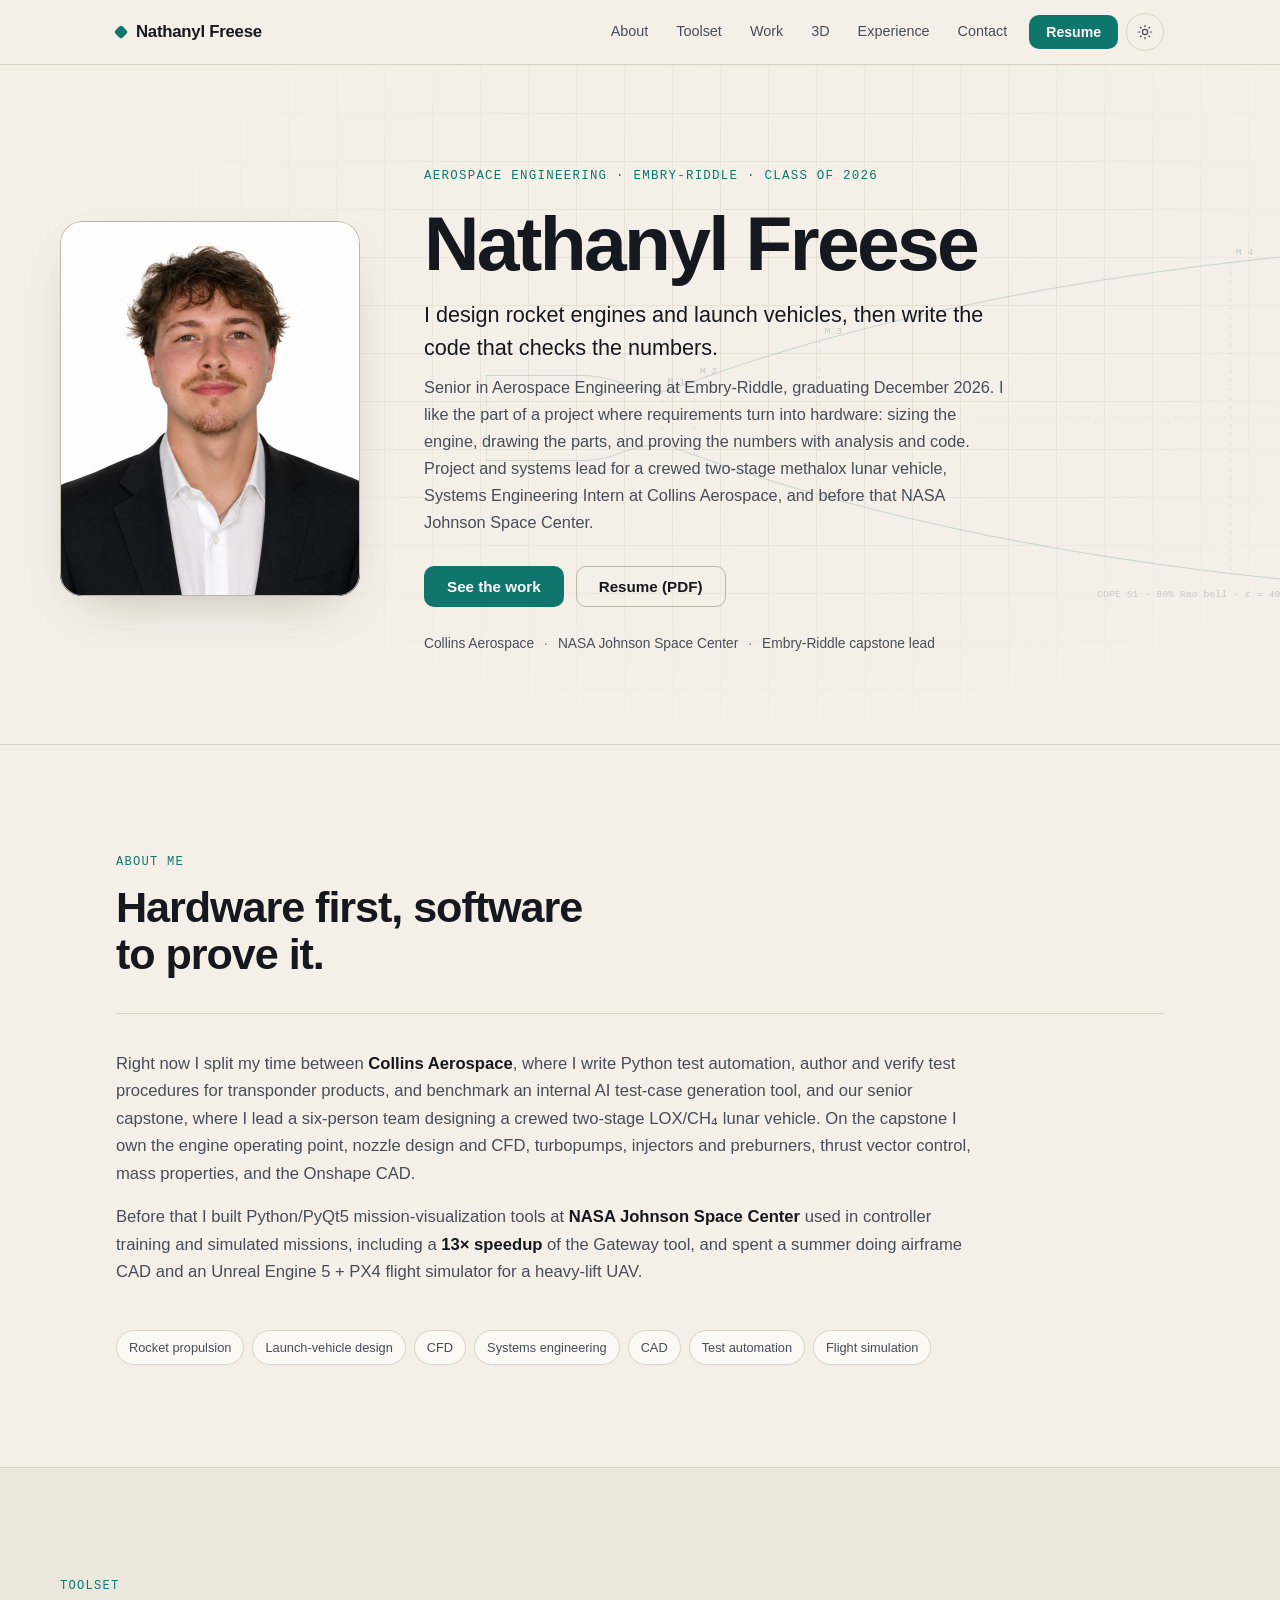
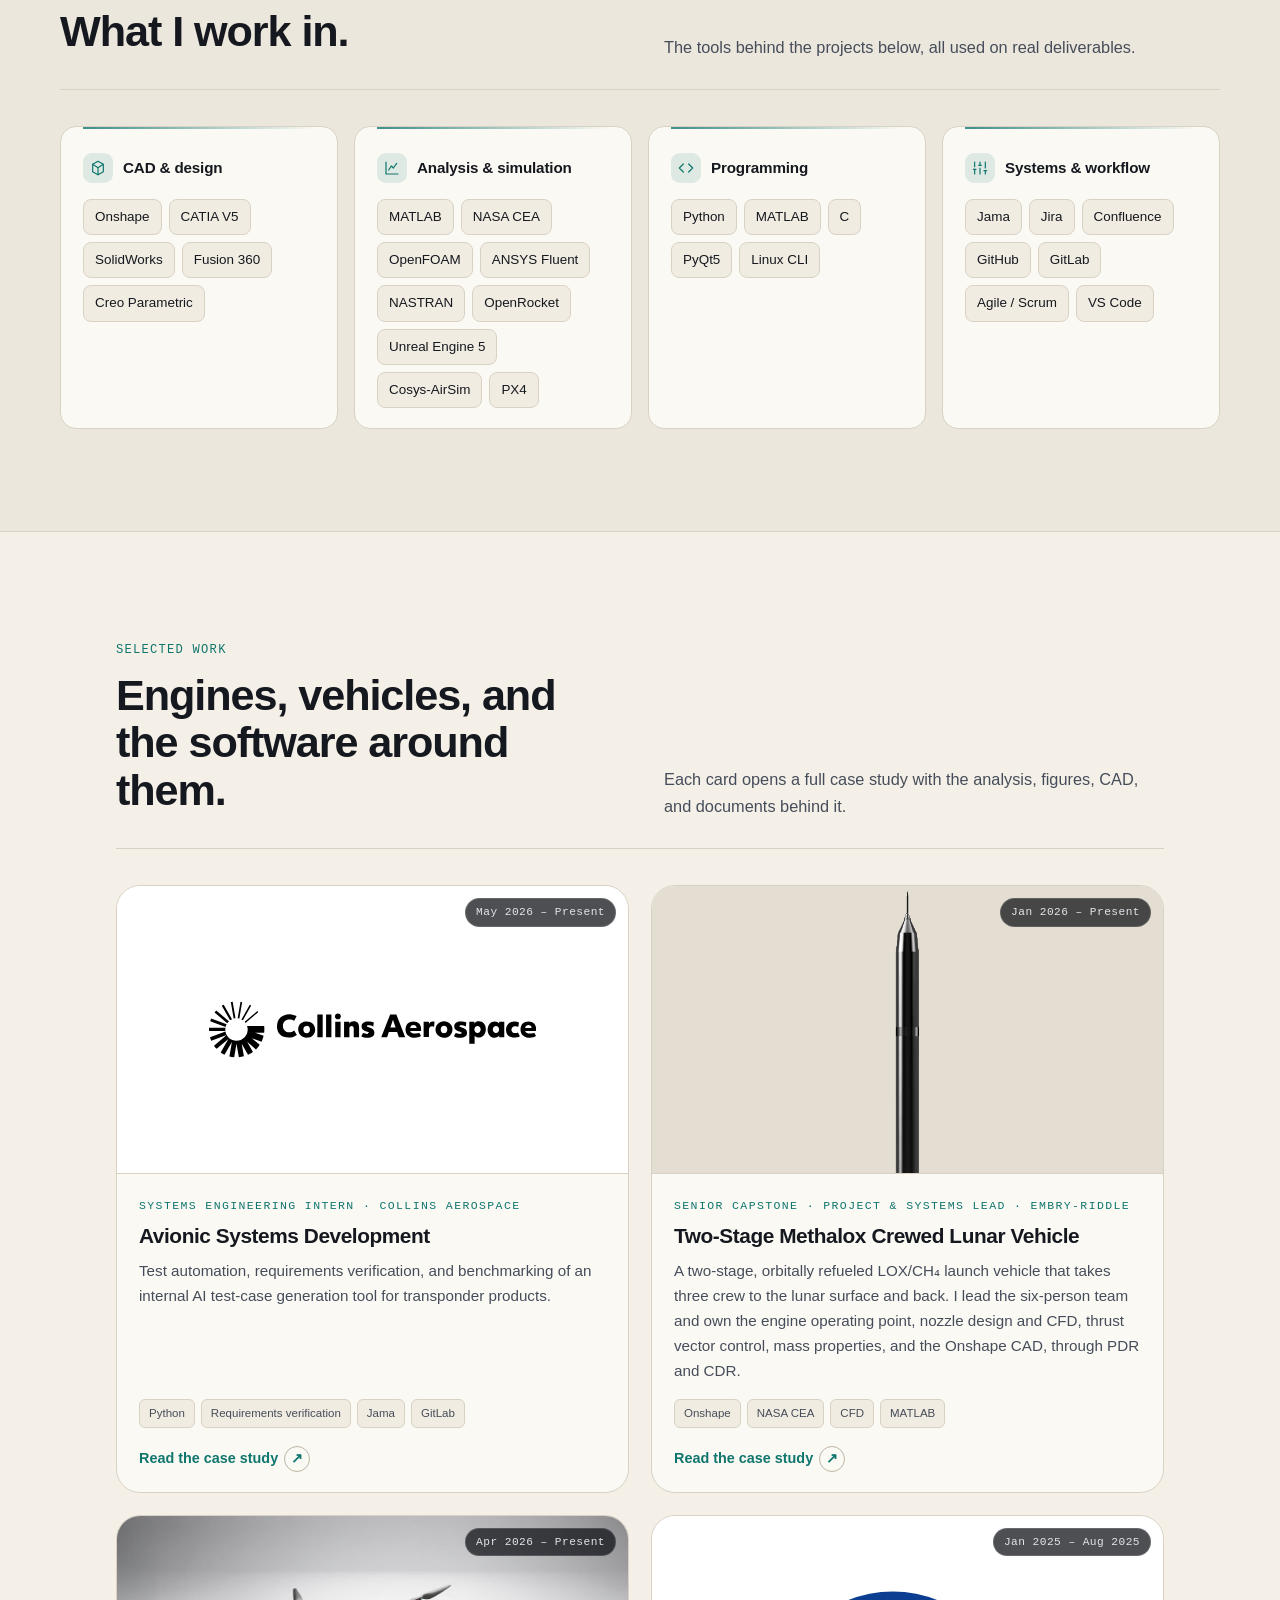
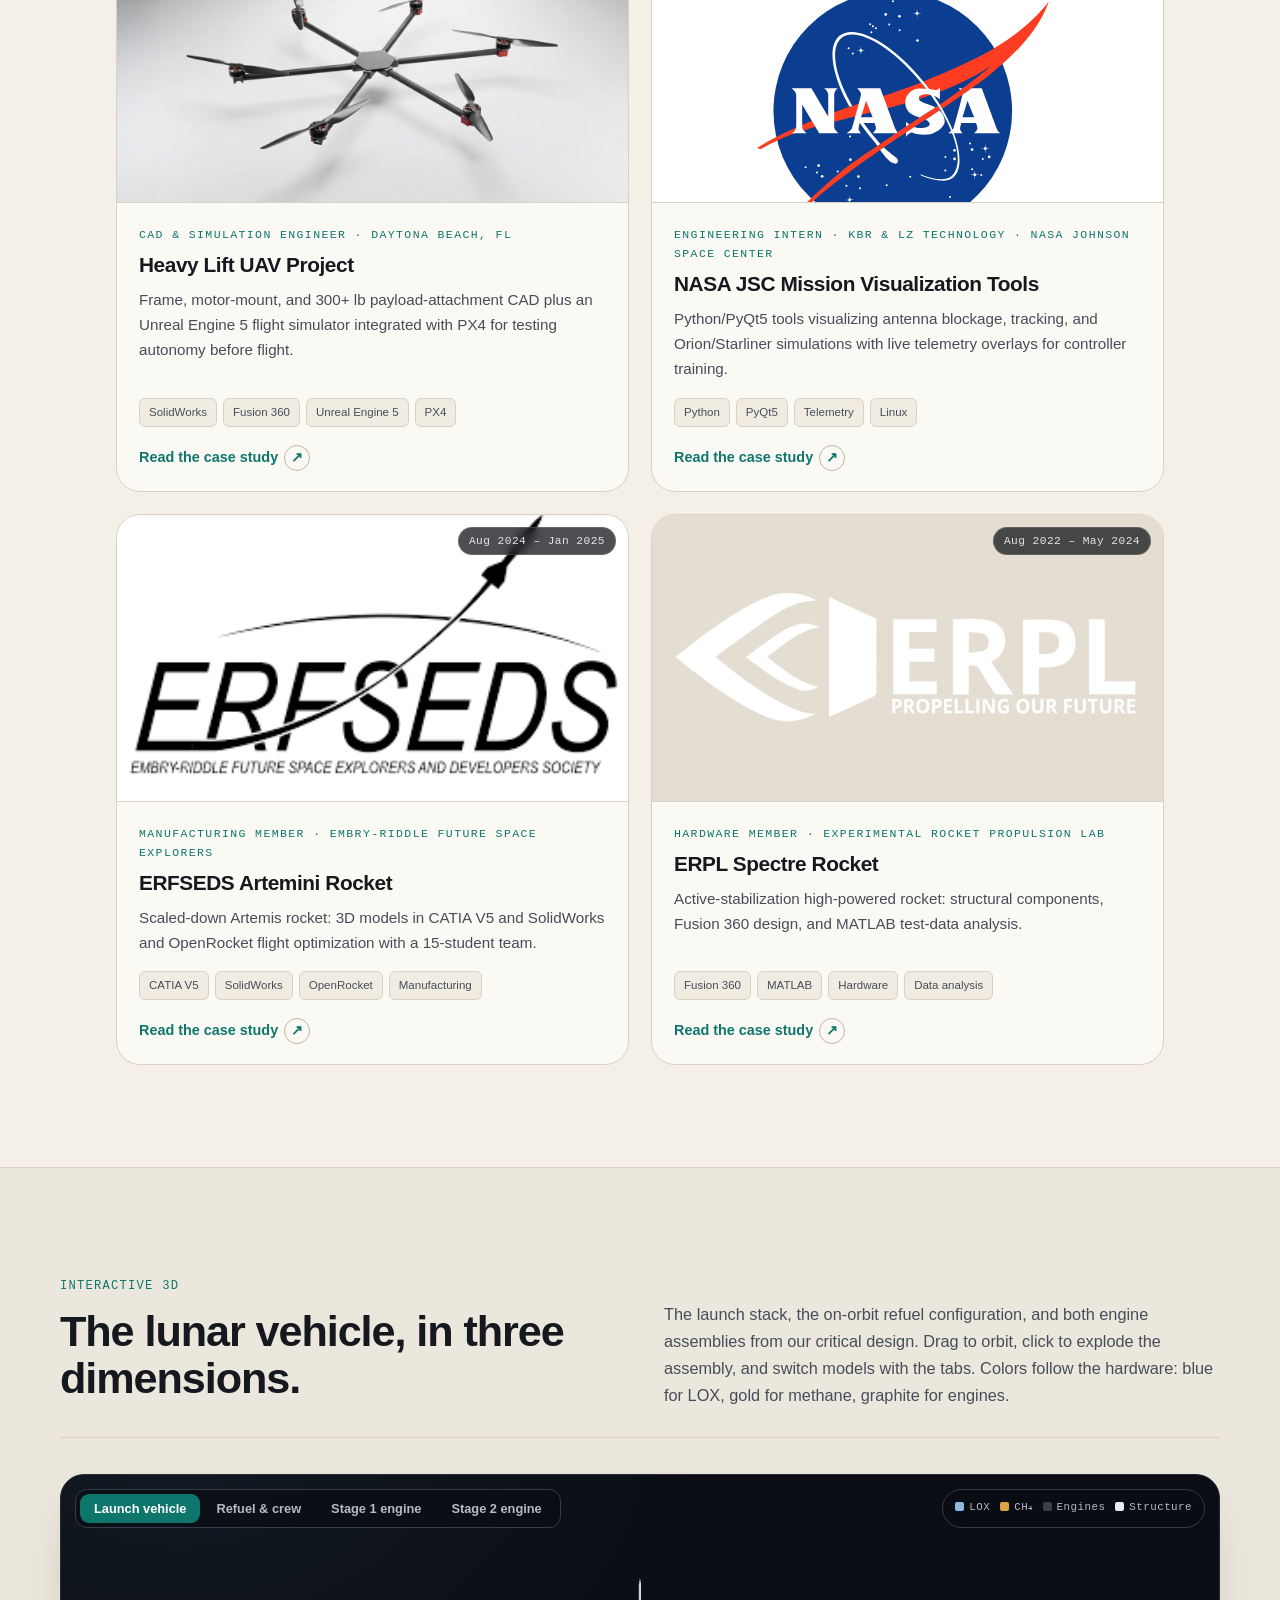
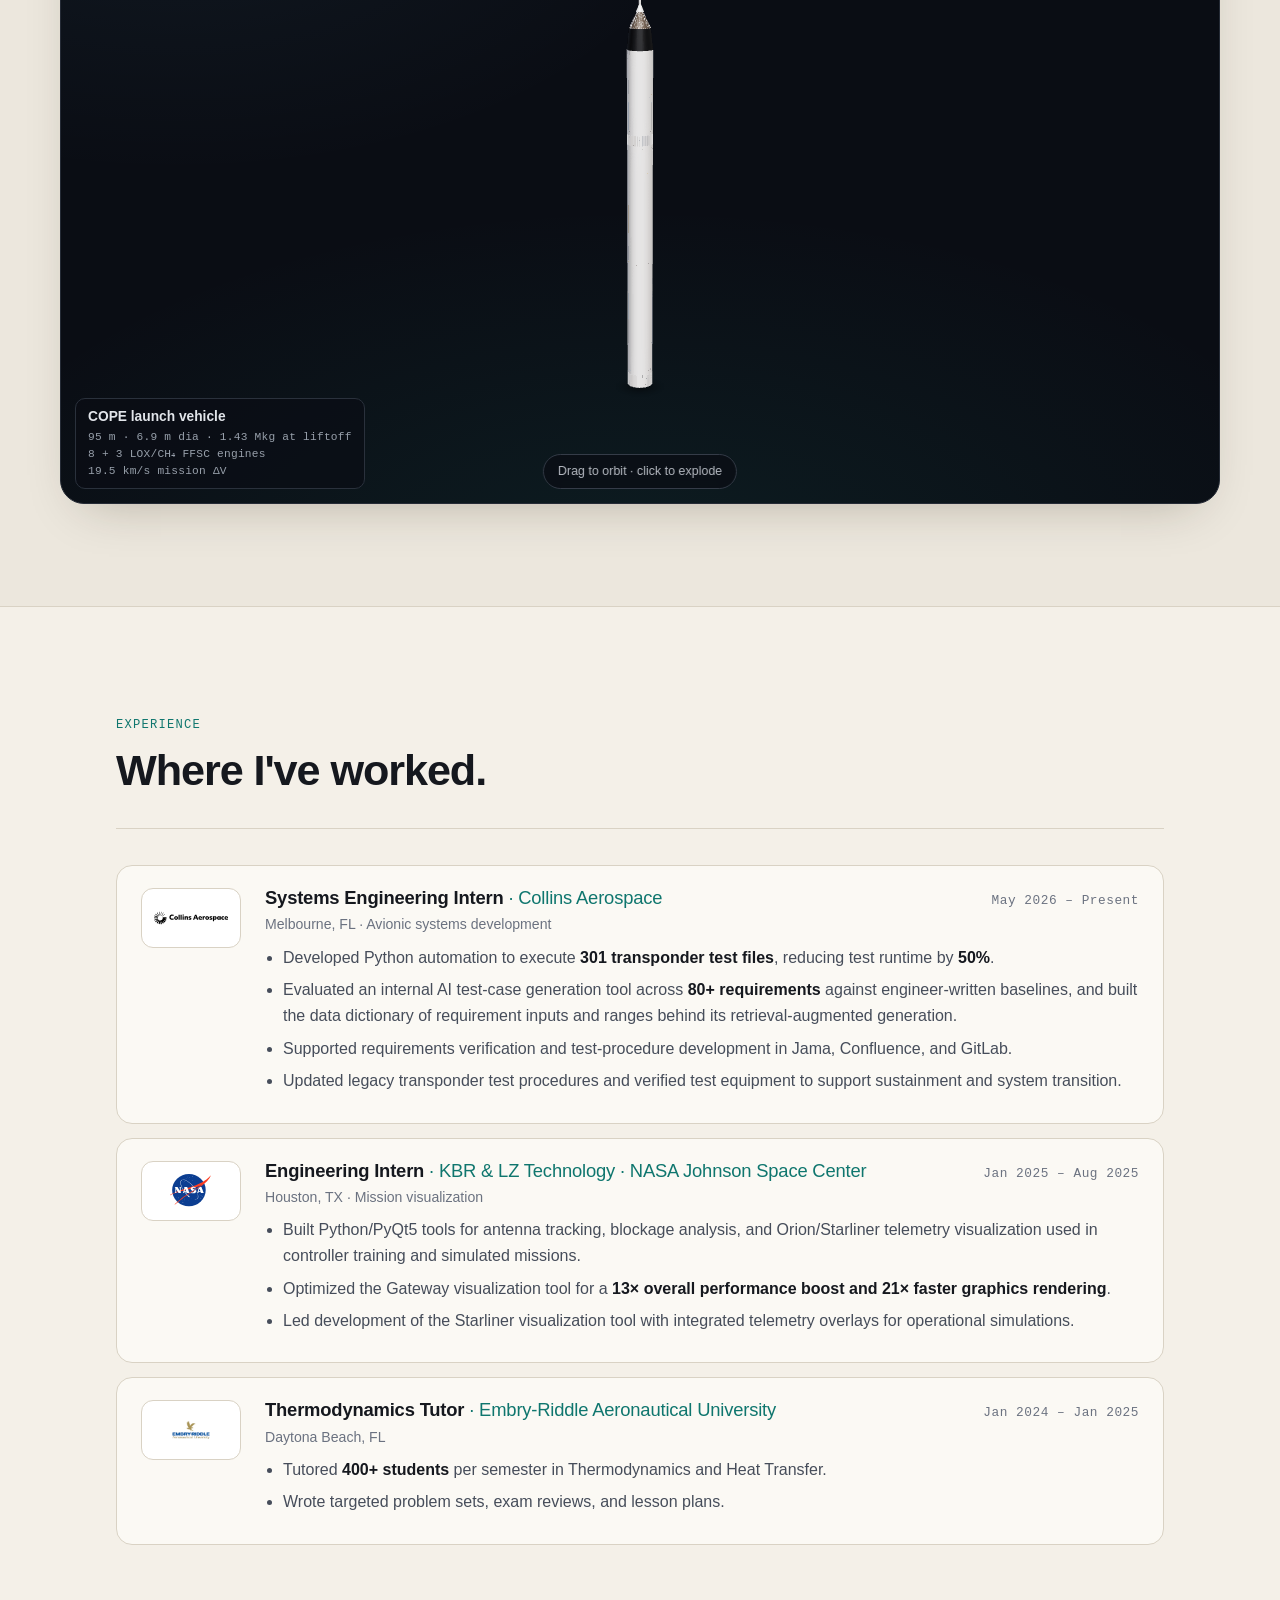
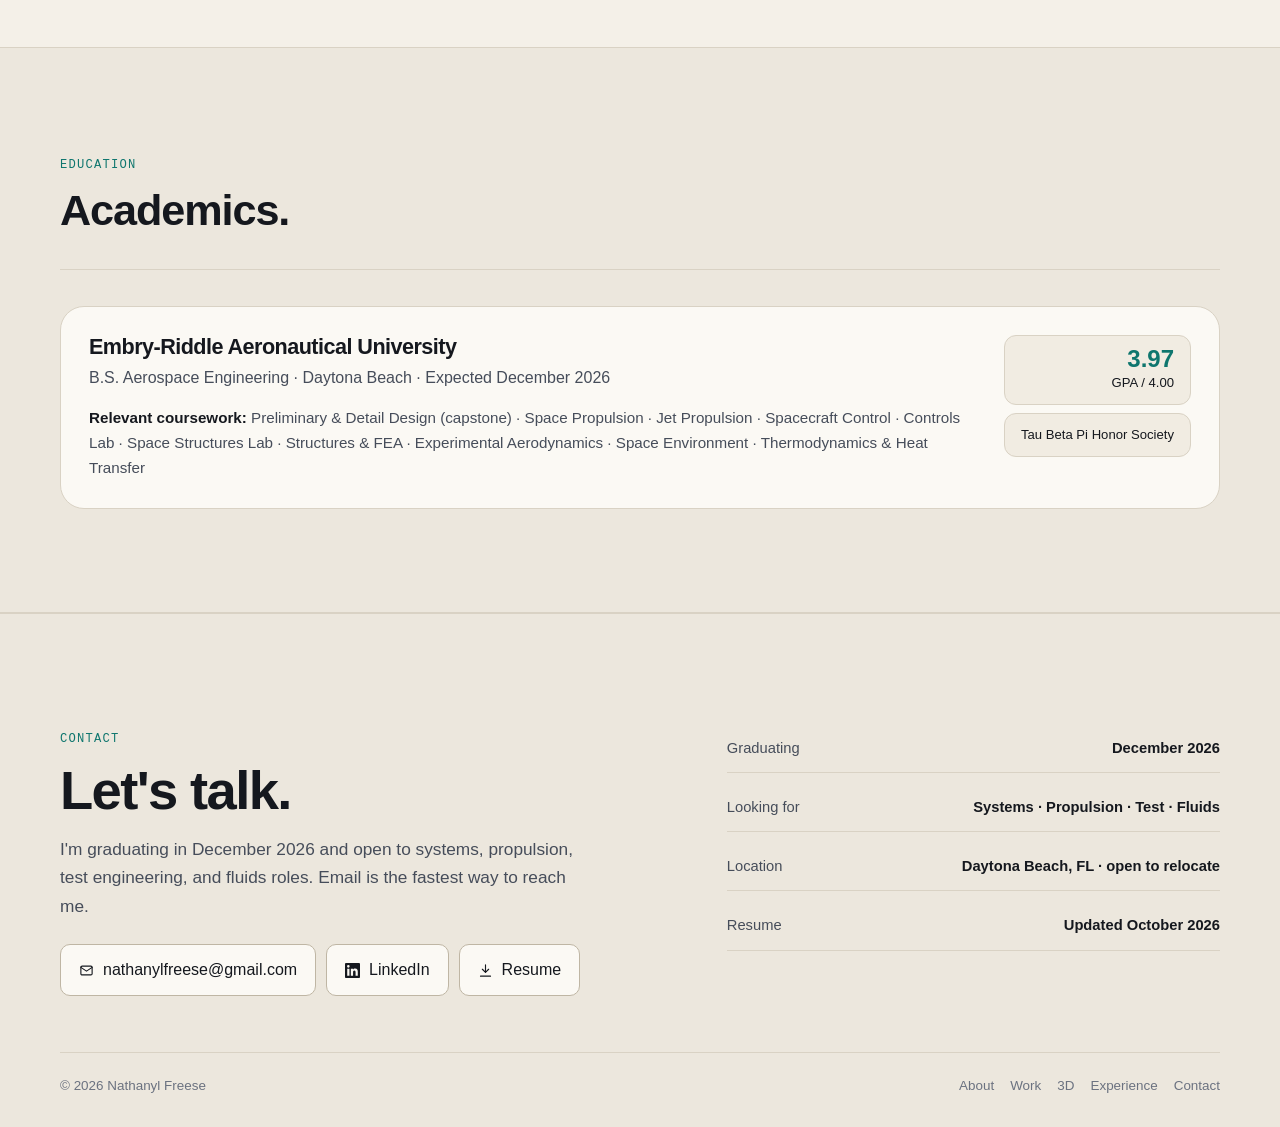
==== commit 5658d177: "Round 2: teal palette and own layout, trimmed capstone case study, real Onshape engine assemblies - " ====
--- a/index.html
+++ b/index.html
@@ -3,14 +3,14 @@
 <head>
   <meta charset="UTF-8" />
   <meta name="viewport" content="width=device-width, initial-scale=1.0" />
-  <title>Nate Freese | Aerospace Engineer</title>
+  <title>Nathanyl Freese | Aerospace Engineer</title>
 
   <!-- SEO -->
   <meta name="description" content="Nathanyl (Nate) Freese, Aerospace Engineering student at Embry-Riddle. Project and systems lead on a crewed two-stage methalox lunar vehicle, Systems Engineering Intern at Collins Aerospace, previously NASA Johnson Space Center. Rocket engine design, CFD, CAD, and the code around them." />
   <meta name="author" content="Nathanyl Freese" />
-  <meta name="keywords" content="aerospace engineer, rocket propulsion, launch vehicle design, staged combustion, CFD, OpenFOAM, Onshape, CATIA, MATLAB, Python, NASA, Collins Aerospace, portfolio" />
+  <meta name="keywords" content="aerospace engineer, rocket propulsion, launch vehicle design, staged combustion, CFD, Onshape, CATIA, MATLAB, Python, NASA, Collins Aerospace, portfolio" />
   <link rel="canonical" href="https://n8freese.github.io/" />
-  <meta name="theme-color" content="#090d14" />
+  <meta name="theme-color" content="#0a0f16" />
 
   <!-- Security: strict same-origin content policy (hash allows the import map below).
        GitHub Pages can't set response headers, so this is delivered via meta tags. -->
@@ -19,12 +19,12 @@
 
   <!-- Open Graph / social -->
   <meta property="og:type" content="website" />
-  <meta property="og:title" content="Nate Freese | Aerospace Engineer" />
+  <meta property="og:title" content="Nathanyl Freese | Aerospace Engineer" />
   <meta property="og:description" content="Rocket engine and launch vehicle design, CFD, CAD, and the code around them. Collins Aerospace, NASA Johnson Space Center, Embry-Riddle." />
   <meta property="og:url" content="https://n8freese.github.io/" />
   <meta property="og:image" content="https://n8freese.github.io/assets/img/og-image.png" />
   <meta name="twitter:card" content="summary_large_image" />
-  <meta name="twitter:title" content="Nate Freese | Aerospace Engineer" />
+  <meta name="twitter:title" content="Nathanyl Freese | Aerospace Engineer" />
   <meta name="twitter:description" content="Rocket engine and launch vehicle design, CFD, CAD, and the code around them." />
   <meta name="twitter:image" content="https://n8freese.github.io/assets/img/og-image.png" />
 
@@ -61,7 +61,7 @@
   <!-- NAV -->
   <header class="nav">
     <div class="nav__inner">
-      <a class="nav__brand" href="#top" aria-label="Back to top"><span class="mark">NF</span>Nate Freese</a>
+      <a class="nav__brand" href="#top" aria-label="Back to top">Nathanyl Freese</a>
       <button class="nav__toggle" aria-label="Toggle menu" aria-expanded="false">
         <span></span><span></span><span></span>
       </button>
@@ -69,7 +69,7 @@
         <a href="#about">About</a>
         <a href="#skills">Toolset</a>
         <a href="#projects">Work</a>
-        <a href="#rocket">Interactive</a>
+        <a href="#rocket">3D</a>
         <a href="#experience">Experience</a>
         <a href="#contact">Contact</a>
         <a class="btn" href="assets/nathanyl_freese_resume.pdf" download>Resume</a>
@@ -83,76 +83,53 @@
 
   <!-- HERO -->
   <section id="top" class="hero">
-    <div class="hero__stars" aria-hidden="true"></div>
+    <div class="hero__grid" aria-hidden="true"></div>
     <div class="hero__art" aria-hidden="true" data-nozzle-art></div>
     <div class="hero__inner">
-      <div>
-        <p class="hero__eyebrow">Aerospace engineer · Embry-Riddle, Dec 2026</p>
-        <h1 class="hero__name">Nate <span class="accent">Freese</span>.</h1>
+      <figure class="hero__photo">
+        <img src="assets/img/headshot.jpg" alt="Nathanyl Freese" />
+      </figure>
+      <div class="hero__text">
+        <p class="hero__eyebrow">Aerospace Engineering · Embry-Riddle · Class of 2026</p>
+        <h1 class="hero__name">Nathanyl Freese</h1>
         <p class="hero__pitch">I design rocket engines and launch vehicles, then write the code that checks the numbers.</p>
         <p class="hero__sub">
-          Project and systems lead for COPE, a crewed two-stage LOX/methane lunar vehicle, through Preliminary and Critical Design Review. Systems Engineering Intern at Collins Aerospace. Before that, mission-visualization software at NASA Johnson Space Center.
+          Senior in Aerospace Engineering at Embry-Riddle, graduating December 2026. I like the part of a project where requirements turn into hardware: sizing the engine, drawing the parts, and proving the numbers with analysis and code. Project and systems lead for a crewed two-stage methalox lunar vehicle, Systems Engineering Intern at Collins Aerospace, and before that NASA Johnson Space Center.
         </p>
         <div class="hero__cta">
-          <a class="btn" href="#projects">See the work <span class="arrow">↗</span></a>
+          <a class="btn" href="#projects">See the work</a>
           <a class="btn btn--ghost" href="assets/nathanyl_freese_resume.pdf" download>Resume (PDF)</a>
         </div>
-        <div class="hero__tags">
-          <span class="tag">Propulsion &amp; CFD</span>
-          <span class="tag">Systems engineering</span>
-          <span class="tag">Onshape · CATIA · SolidWorks</span>
-          <span class="tag">Python · MATLAB</span>
-        </div>
-      </div>
-      <aside class="hero__card">
-        <div class="hero__photo"><img src="assets/img/headshot.jpg" alt="Nate Freese" /></div>
-        <div class="hero__cardbody">
-          <p class="hero__cardtitle">Nathanyl “Nate” Freese</p>
-          <ul class="hero__cardmeta">
-            <li><span>Now</span><b>Collins Aerospace</b></li>
-            <li><span>Previously</span><b>NASA Johnson Space Center</b></li>
-            <li><span>Based in</span><b>Daytona Beach, FL</b></li>
-            <li><span>GPA</span><b>3.97 · Tau Beta Pi</b></li>
-          </ul>
-        </div>
-      </aside>
-    </div>
-  </section>
-
-  <!-- AT A GLANCE -->
-  <div class="glance">
-    <div class="glance__grid">
-      <div class="glance__item"><div class="n">19.5<small>km/s</small></div><div class="l">Mission ΔV of the lunar vehicle my team designed</div></div>
-      <div class="glance__item"><div class="n">2.51<small>MN</small></div><div class="l">Sea-level thrust of the staged-combustion engine I sized</div></div>
-      <div class="glance__item"><div class="n">13<small>×</small></div><div class="l">Speedup of the Gateway visualization tool at NASA JSC</div></div>
-      <div class="glance__item"><div class="n">301</div><div class="l">Transponder test files automated at Collins Aerospace</div></div>
-    </div>
-  </div>
+        <p class="hero__line"><span>Collins Aerospace</span><span>NASA Johnson Space Center</span><span>Embry-Riddle capstone lead</span></p>
+      </div>
+    </div>
+  </section>
 
   <!-- ABOUT -->
   <section id="about" class="section">
-    <p class="section__eyebrow">01 / About</p>
+    <div class="section__head">
+      <div>
+        <p class="section__eyebrow">About me</p>
+        <h2 class="section__title">Hardware first, software to prove it.</h2>
+      </div>
+    </div>
     <div class="about">
-      <div class="about__lead">
-        <h3>The short version.</h3>
-        <p>Senior in Aerospace Engineering at Embry-Riddle, graduating December 2026. I like the part of a project where requirements turn into hardware: sizing the engine, drawing the parts, and proving the numbers with analysis and code.</p>
-      </div>
       <div class="about__text">
         <p>
-          Right now I split my time between <strong>Collins Aerospace</strong>, where I write Python test automation, author and verify test procedures for transponder products, and benchmark an internal AI test-case generation tool, and our senior capstone, where I lead a six-person team designing a crewed two-stage LOX/CH₄ lunar vehicle. On the capstone I own the engine operating point, nozzle design and OpenFOAM CFD, turbopumps, injectors and preburners, thrust vector control, mass properties, and all of the Onshape CAD and drawings.
+          Right now I split my time between <strong>Collins Aerospace</strong>, where I write Python test automation, author and verify test procedures for transponder products, and benchmark an internal AI test-case generation tool, and our senior capstone, where I lead a six-person team designing a crewed two-stage LOX/CH₄ lunar vehicle. On the capstone I own the engine operating point, nozzle design and CFD, turbopumps, injectors and preburners, thrust vector control, mass properties, and the Onshape CAD.
         </p>
         <p>
           Before that I built Python/PyQt5 mission-visualization tools at <strong>NASA Johnson Space Center</strong> used in controller training and simulated missions, including a <strong>13× speedup</strong> of the Gateway tool, and spent a summer doing airframe CAD and an Unreal Engine 5 + PX4 flight simulator for a heavy-lift UAV.
         </p>
-        <div class="about__focus">
-          <span class="chip">Rocket propulsion</span>
-          <span class="chip">Launch-vehicle design</span>
-          <span class="chip">CFD (OpenFOAM)</span>
-          <span class="chip">Systems &amp; requirements</span>
-          <span class="chip">CAD &amp; drawings</span>
-          <span class="chip">Test automation</span>
-          <span class="chip">Flight simulation</span>
-        </div>
+      </div>
+      <div class="about__focus">
+        <span class="chip">Rocket propulsion</span>
+        <span class="chip">Launch-vehicle design</span>
+        <span class="chip">CFD</span>
+        <span class="chip">Systems engineering</span>
+        <span class="chip">CAD</span>
+        <span class="chip">Test automation</span>
+        <span class="chip">Flight simulation</span>
       </div>
     </div>
   </section>
@@ -161,34 +138,34 @@
   <section id="skills" class="section section--band">
     <div class="section__head">
       <div>
-        <p class="section__eyebrow">02 / Toolset</p>
-        <h2 class="section__title">What I actually work in.</h2>
-      </div>
-      <p class="section__hint">The tools behind the projects below. Nothing here is listed that I haven't used on real deliverables.</p>
+        <p class="section__eyebrow">Toolset</p>
+        <h2 class="section__title">What I work in.</h2>
+      </div>
+      <p class="section__hint">The tools behind the projects below, all used on real deliverables.</p>
     </div>
     <div class="skills">
       <div class="skills__group">
-        <h3><span class="ico"><svg width="16" height="16" viewBox="0 0 24 24" fill="none" stroke="currentColor" stroke-width="1.8" stroke-linecap="round" stroke-linejoin="round" aria-hidden="true"><path d="m12 2 8 4.5v11L12 22l-8-4.5v-11L12 2Z"/><path d="M12 22V11.5M4 6.5l8 5 8-5"/></svg></span> CAD &amp; design <span class="idx">01</span></h3>
+        <h3><span class="ico"><svg width="16" height="16" viewBox="0 0 24 24" fill="none" stroke="currentColor" stroke-width="1.8" stroke-linecap="round" stroke-linejoin="round" aria-hidden="true"><path d="m12 2 8 4.5v11L12 22l-8-4.5v-11L12 2Z"/><path d="M12 22V11.5M4 6.5l8 5 8-5"/></svg></span> CAD &amp; design</h3>
         <div class="skills__list">
-          <span>Onshape</span><span>CATIA V5</span><span>SolidWorks</span><span>Fusion 360</span><span>Creo Parametric</span><span>FeatureScript</span><span>Engineering drawings</span>
+          <span>Onshape</span><span>CATIA V5</span><span>SolidWorks</span><span>Fusion 360</span><span>Creo Parametric</span>
         </div>
       </div>
       <div class="skills__group">
-        <h3><span class="ico"><svg width="16" height="16" viewBox="0 0 24 24" fill="none" stroke="currentColor" stroke-width="1.8" stroke-linecap="round" stroke-linejoin="round" aria-hidden="true"><path d="M3 3v18h18"/><path d="m7 15 4-6 3 3 5-7"/></svg></span> Analysis &amp; simulation <span class="idx">02</span></h3>
+        <h3><span class="ico"><svg width="16" height="16" viewBox="0 0 24 24" fill="none" stroke="currentColor" stroke-width="1.8" stroke-linecap="round" stroke-linejoin="round" aria-hidden="true"><path d="M3 3v18h18"/><path d="m7 15 4-6 3 3 5-7"/></svg></span> Analysis &amp; simulation</h3>
         <div class="skills__list">
-          <span>MATLAB</span><span>NASA CEA</span><span>OpenFOAM</span><span>ParaView</span><span>ANSYS Fluent</span><span>NASTRAN</span><span>OpenRocket</span><span>Unreal Engine 5</span><span>Cosys-AirSim</span><span>PX4</span>
+          <span>MATLAB</span><span>NASA CEA</span><span>OpenFOAM</span><span>ANSYS Fluent</span><span>NASTRAN</span><span>OpenRocket</span><span>Unreal Engine 5</span><span>Cosys-AirSim</span><span>PX4</span>
         </div>
       </div>
       <div class="skills__group">
-        <h3><span class="ico"><svg width="16" height="16" viewBox="0 0 24 24" fill="none" stroke="currentColor" stroke-width="1.8" stroke-linecap="round" stroke-linejoin="round" aria-hidden="true"><path d="m8 6-6 6 6 6M16 6l6 6-6 6"/></svg></span> Programming <span class="idx">03</span></h3>
+        <h3><span class="ico"><svg width="16" height="16" viewBox="0 0 24 24" fill="none" stroke="currentColor" stroke-width="1.8" stroke-linecap="round" stroke-linejoin="round" aria-hidden="true"><path d="m8 6-6 6 6 6M16 6l6 6-6 6"/></svg></span> Programming</h3>
         <div class="skills__list">
-          <span>Python</span><span>MATLAB</span><span>C</span><span>PyQt5</span><span>NumPy</span><span>Linux CLI</span>
+          <span>Python</span><span>MATLAB</span><span>C</span><span>PyQt5</span><span>Linux CLI</span>
         </div>
       </div>
       <div class="skills__group">
-        <h3><span class="ico"><svg width="16" height="16" viewBox="0 0 24 24" fill="none" stroke="currentColor" stroke-width="1.8" stroke-linecap="round" stroke-linejoin="round" aria-hidden="true"><path d="M4 21v-7M4 10V3M12 21v-9M12 8V3M20 21v-5M20 12V3"/><path d="M2 14h4M10 8h4M18 16h4"/></svg></span> Systems &amp; workflow <span class="idx">04</span></h3>
+        <h3><span class="ico"><svg width="16" height="16" viewBox="0 0 24 24" fill="none" stroke="currentColor" stroke-width="1.8" stroke-linecap="round" stroke-linejoin="round" aria-hidden="true"><path d="M4 21v-7M4 10V3M12 21v-9M12 8V3M20 21v-5M20 12V3"/><path d="M2 14h4M10 8h4M18 16h4"/></svg></span> Systems &amp; workflow</h3>
         <div class="skills__list">
-          <span>Requirements (WBS / MIL-STD-881)</span><span>Jama</span><span>Jira</span><span>Confluence</span><span>GitHub</span><span>GitLab</span><span>Agile / Scrum</span><span>VS Code</span>
+          <span>Jama</span><span>Jira</span><span>Confluence</span><span>GitHub</span><span>GitLab</span><span>Agile / Scrum</span><span>VS Code</span>
         </div>
       </div>
     </div>
@@ -198,7 +175,7 @@
   <section id="projects" class="section">
     <div class="section__head">
       <div>
-        <p class="section__eyebrow">03 / Selected work</p>
+        <p class="section__eyebrow">Selected work</p>
         <h2 class="section__title">Engines, vehicles, and the software around them.</h2>
       </div>
       <p class="section__hint">Each card opens a full case study with the analysis, figures, CAD, and documents behind it.</p>
@@ -209,14 +186,14 @@
     </div>
   </section>
 
-  <!-- 3D VIEWER + NOZZLE SIM -->
+  <!-- 3D VIEWER -->
   <section id="rocket" class="section section--band">
     <div class="section__head">
       <div>
-        <p class="section__eyebrow">04 / Interactive</p>
-        <h2 class="section__title">COPE, in three dimensions.</h2>
-      </div>
-      <p class="section__hint">The launch stack, the on-orbit refuel configuration, and both engines from our CDR. Drag to orbit, click to explode the assembly, and switch models with the tabs. Colors follow the hardware: blue for LOX, amber for methane, graphite for engines.</p>
+        <p class="section__eyebrow">Interactive 3D</p>
+        <h2 class="section__title">The lunar vehicle, in three dimensions.</h2>
+      </div>
+      <p class="section__hint">The launch stack, the on-orbit refuel configuration, and both engine assemblies from our critical design. Drag to orbit, click to explode the assembly, and switch models with the tabs. Colors follow the hardware: blue for LOX, gold for methane, graphite for engines.</p>
     </div>
     <div id="rocket-viewer" class="rocket-viewer" data-rocket>
       <div class="rocket-viewer__controls">
@@ -228,7 +205,7 @@
         </div>
         <div class="rocket-viewer__legend" data-legend>
           <span><i style="background:#8fb8e0"></i>LOX</span>
-          <span><i style="background:#e0a05f"></i>CH₄</span>
+          <span><i style="background:#d9a441"></i>CH₄</span>
           <span><i style="background:#3a3e46"></i>Engines</span>
           <span><i style="background:#e9eaee"></i>Structure</span>
         </div>
@@ -241,55 +218,13 @@
         <small>Interactive model requires WebGL &amp; JavaScript.</small>
       </div>
     </div>
-
-    <!-- Engine nozzle flow: quasi-1D along the real Rao contour (assets/js/nozzle-sim.js) -->
-    <div class="nozzlehome">
-      <div class="nozzlehome__head">
-        <h3 class="nozzlehome__title">Inside the engine bell.</h3>
-        <p class="section__hint">The actual Stage 1 (ε = 40) and Stage 2 (ε = 100) contours from our CDR, with the quasi-1D flow solution from the same MATLAB that sized them. Hover the nozzle to probe any station; switch the field between Mach number, temperature, and pressure. The plume shows the sea-level shock cells for Stage 1 and the vacuum expansion for Stage 2.</p>
-      </div>
-      <div class="nozzlesim">
-        <div class="demo__bar"><span class="dots"><i></i><i></i><i></i></span>
-          <span class="codeview__name">quasi-1D isentropic flow · Rao bell · live</span>
-          <span class="grp"><span class="lbl">Stage</span>
-            <button type="button" class="demo__btn" data-nozzle-stage="S1" aria-pressed="true">1 · sea level</button>
-            <button type="button" class="demo__btn" data-nozzle-stage="S2" aria-pressed="false">2 · vacuum</button>
-          </span>
-          <span class="grp"><span class="lbl">Field</span>
-            <button type="button" class="demo__btn" data-nozzle-field="M" aria-pressed="true">Mach</button>
-            <button type="button" class="demo__btn" data-nozzle-field="T" aria-pressed="false">Temperature</button>
-            <button type="button" class="demo__btn" data-nozzle-field="p" aria-pressed="false">Pressure</button>
-          </span>
-        </div>
-        <div class="nozzlesim__stage">
-          <canvas class="nozzlesim__canvas" data-nozzle></canvas>
-          <button type="button" class="demo__btn nozzlesim__play" data-nozzle-play aria-pressed="false">▶ Run the flow</button>
-        </div>
-        <div class="nozzlesim__foot">
-          <p class="demos__cap">Rt = 132.3 mm, contraction ratio 2.5, L* = 1.10 m, 80% Rao bell. Flow from the area-Mach relation with CEA properties (γ ≈ 1.14 in the chamber). A 1D model shaded for display, not CFD; the CFD results are in the case study.</p>
-          <p class="nozzlesim__readout" data-nozzle-readout></p>
-        </div>
-      </div>
-    </div>
-  </section>
-
-  <!-- CODE SHOWCASE -->
-  <section id="code" class="section">
-    <div class="section__head">
-      <div>
-        <p class="section__eyebrow">05 / Code</p>
-        <h2 class="section__title">MATLAB from the CDR, running live.</h2>
-      </div>
-      <p class="section__hint">The scripts behind the engine. Each tab pairs the real source with a browser port of the same calculation, playing from the data the script produced. Click the code to read the whole file.</p>
-    </div>
-    <div data-demo-tabs></div>
   </section>
 
   <!-- EXPERIENCE -->
-  <section id="experience" class="section section--band">
-    <div class="section__head">
-      <div>
-        <p class="section__eyebrow">06 / Experience</p>
+  <section id="experience" class="section">
+    <div class="section__head">
+      <div>
+        <p class="section__eyebrow">Experience</p>
         <h2 class="section__title">Where I've worked.</h2>
       </div>
     </div>
@@ -343,10 +278,10 @@
   </section>
 
   <!-- EDUCATION -->
-  <section id="education" class="section">
-    <div class="section__head">
-      <div>
-        <p class="section__eyebrow">07 / Education</p>
+  <section id="education" class="section section--band">
+    <div class="section__head">
+      <div>
+        <p class="section__eyebrow">Education</p>
         <h2 class="section__title">Academics.</h2>
       </div>
     </div>
@@ -368,9 +303,9 @@
     <div class="contact__inner">
       <div class="contact__grid">
         <div>
-          <p class="section__eyebrow">08 / Contact</p>
-          <h2 class="contact__title">Let's build something that flies.</h2>
-          <p class="contact__text">Open to propulsion, systems, and vehicle-design roles starting January 2027. Email is the fastest way to reach me.</p>
+          <p class="section__eyebrow">Contact</p>
+          <h2 class="contact__title">Let's talk.</h2>
+          <p class="contact__text">I'm graduating in December 2026 and open to systems, propulsion, test engineering, and fluids roles. Email is the fastest way to reach me.</p>
           <div class="contact__links">
             <a class="iconlink" href="mailto:nathanylfreese@gmail.com"><svg width="15" height="15" viewBox="0 0 24 24" fill="none" stroke="currentColor" stroke-width="1.8" stroke-linecap="round" stroke-linejoin="round" aria-hidden="true"><rect x="3" y="5" width="18" height="14" rx="2"/><path d="m3 7 9 6 9-6"/></svg>nathanylfreese@gmail.com</a>
             <a class="iconlink" href="https://www.linkedin.com/in/nathanyl-freese/" target="_blank" rel="noopener"><svg width="15" height="15" viewBox="0 0 24 24" fill="currentColor" aria-hidden="true"><path d="M20.45 20.45h-3.55v-5.57c0-1.33-.03-3.04-1.85-3.04-1.86 0-2.14 1.45-2.14 2.94v5.67H9.35V9h3.41v1.56h.05c.47-.9 1.63-1.85 3.36-1.85 3.6 0 4.27 2.37 4.27 5.45v6.29ZM5.34 7.43a2.06 2.06 0 1 1 0-4.12 2.06 2.06 0 0 1 0 4.12ZM7.12 20.45H3.56V9h3.56v11.45ZM22.22 0H1.77C.79 0 0 .77 0 1.72v20.55C0 23.22.79 24 1.77 24h20.45c.98 0 1.78-.78 1.78-1.73V1.72C24 .77 23.2 0 22.22 0Z"/></svg>LinkedIn</a>
@@ -379,15 +314,15 @@
         </div>
         <div class="contact__side">
           <div class="row"><span>Graduating</span><b>December 2026</b></div>
-          <div class="row"><span>Looking for</span><b>Propulsion · Systems · Vehicle design</b></div>
+          <div class="row"><span>Looking for</span><b>Systems · Propulsion · Test · Fluids</b></div>
           <div class="row"><span>Location</span><b>Daytona Beach, FL · open to relocate</b></div>
           <div class="row"><span>Resume</span><b>Updated October 2026</b></div>
         </div>
       </div>
       <div class="footer__bar">
-        <span>© <span id="year"></span> Nathanyl Freese · Built by hand, no frameworks.</span>
+        <span>© <span id="year"></span> Nathanyl Freese</span>
         <nav aria-label="Footer">
-          <a href="#about">About</a><a href="#projects">Work</a><a href="#rocket">Interactive</a><a href="#experience">Experience</a><a href="#contact">Contact</a>
+          <a href="#about">About</a><a href="#projects">Work</a><a href="#rocket">3D</a><a href="#experience">Experience</a><a href="#contact">Contact</a>
         </nav>
       </div>
     </div>
@@ -396,10 +331,6 @@
   <script src="assets/js/cope-data.js"></script>
   <script src="assets/js/projects.js"></script>
   <script src="assets/js/main.js"></script>
-  <script src="assets/js/codeviewer.js"></script>
-  <script src="assets/js/sims.js"></script>
-  <script src="assets/js/demo.js"></script>
-  <script src="assets/js/nozzle-sim.js"></script>
   <script type="module" src="assets/js/rocket3d.js"></script>
 </body>
 </html>
--- a/assets/css/styles.css
+++ b/assets/css/styles.css
@@ -9,23 +9,23 @@
 
 /* ---------- Design tokens ------------------------------------------------- */
 :root {
-  --bg:        #090d14;
-  --bg-2:      #0d121b;
-  --bg-3:      #111826;
+  --bg:        #0a0f16;
+  --bg-2:      #0e141d;
+  --bg-3:      #131b27;
   --card:      rgba(255, 255, 255, .035);
   --card-2:    rgba(255, 255, 255, .06);
   --card-solid:#121926;
   --text:      #eef2f8;
   --muted:     #aab4c4;
   --faint:     #7d8798;
-  --accent:    #ff9a3c;
-  --accent-2:  #ffb86b;
-  --accent-ink:#1b0d00;
-  --accent-soft: rgba(255, 154, 60, .14);
-  --cyan:      #4cc9f0;
+  --accent:    #2dd4bf;
+  --accent-2:  #5eead4;
+  --accent-ink:#04201c;
+  --accent-soft: rgba(45, 212, 191, .14);
+  --cyan:      #7dd3fc;
   --border:    rgba(255, 255, 255, .09);
   --border-2:  rgba(255, 255, 255, .16);
-  --ring:      rgba(255, 154, 60, .55);
+  --ring:      rgba(45, 212, 191, .55);
 
   --panel:     #0a0d14;   /* code / sim / 3D panels (both themes) */
   --panel-2:   #10151e;
@@ -42,7 +42,7 @@
 
   --shadow:    0 1px 2px rgba(0, 0, 0, .35), 0 10px 30px -18px rgba(0, 0, 0, .6);
   --shadow-lg: 0 20px 50px -24px rgba(0, 0, 0, .7);
-  --glow:      0 0 0 1px rgba(255, 154, 60, .25), 0 12px 40px -16px rgba(255, 154, 60, .45);
+  --glow:      0 0 0 1px rgba(45, 212, 191, .25), 0 12px 40px -16px rgba(45, 212, 191, .45);
 
   --font: "Inter", -apple-system, BlinkMacSystemFont, "Segoe UI", Roboto, Helvetica, Arial, sans-serif;
   --display: "Space Grotesk", "SF Pro Display", -apple-system, BlinkMacSystemFont, "Segoe UI", Roboto, sans-serif;
@@ -64,17 +64,17 @@
   --text:      #15181e;
   --muted:     #464d5a;
   --faint:     #6b7280;
-  --accent:    #d4601a;
-  --accent-2:  #b84f10;
+  --accent:    #0f766e;
+  --accent-2:  #0b5f59;
   --accent-ink:#ffffff;
-  --accent-soft: rgba(212, 96, 26, .12);
-  --cyan:      #0e8fb5;
+  --accent-soft: rgba(15, 118, 110, .12);
+  --cyan:      #0369a1;
   --border:    #d9d2c4;
   --border-2:  #bfb6a4;
-  --ring:      rgba(212, 96, 26, .5);
+  --ring:      rgba(15, 118, 110, .5);
   --shadow:    0 1px 2px rgba(40, 30, 10, .08), 0 10px 30px -18px rgba(40, 30, 10, .25);
   --shadow-lg: 0 20px 50px -24px rgba(40, 30, 10, .3);
-  --glow:      0 0 0 1px rgba(212, 96, 26, .25), 0 12px 40px -16px rgba(212, 96, 26, .35);
+  --glow:      0 0 0 1px rgba(15, 118, 110, .25), 0 12px 40px -16px rgba(15, 118, 110, .35);
   color-scheme: light;
 }
 
@@ -107,7 +107,7 @@
 /* ---------- Buttons ------------------------------------------------------- */
 .btn {
   display: inline-flex; align-items: center; gap: 8px;
-  padding: 12px 22px; border-radius: 999px;
+  padding: 12px 22px; border-radius: 10px;
   background: var(--accent); color: var(--accent-ink);
   font-weight: 600; font-size: .95rem; line-height: 1;
   border: 1px solid transparent; cursor: pointer;
@@ -118,29 +118,24 @@
 .btn--ghost:hover { background: var(--card-2); color: var(--text); box-shadow: none; border-color: var(--text); }
 .btn .arrow { font-size: 1.05em; }
 
-/* ---------- Nav (floating pill) ------------------------------------------- */
+/* ---------- Nav (full-width bar) ------------------------------------------- */
 .nav {
-  position: sticky; top: 12px; z-index: 100;
-  margin: 12px auto 0; max-width: calc(var(--maxw) + 24px);
-  padding: 0 12px;
-}
+  position: sticky; top: 0; z-index: 100;
+  background: rgba(10, 15, 22, .82);
+  border-bottom: 1px solid var(--border);
+  backdrop-filter: blur(14px); -webkit-backdrop-filter: blur(14px);
+}
+:root[data-theme="light"] .nav { background: rgba(244, 240, 232, .85); }
 .nav__inner {
+  position: relative;
   display: flex; align-items: center; justify-content: space-between; gap: 12px;
-  height: 58px; padding: 0 10px 0 18px; border-radius: 999px;
-  background: rgba(13, 18, 27, .72);
-  border: 1px solid var(--border);
-  backdrop-filter: blur(14px); -webkit-backdrop-filter: blur(14px);
-  box-shadow: var(--shadow);
-}
-:root[data-theme="light"] .nav__inner { background: rgba(251, 249, 244, .78); }
+  height: 64px; max-width: var(--maxw); margin: 0 auto; padding: 0 var(--gutter);
+}
 .nav__brand {
-  font-family: var(--display); font-weight: 700; letter-spacing: -.01em; font-size: 1.02rem; color: var(--text);
+  font-family: var(--display); font-weight: 700; letter-spacing: -.015em; font-size: 1.05rem; color: var(--text);
   display: inline-flex; align-items: center; gap: 10px; white-space: nowrap;
 }
-.nav__brand .mark {
-  width: 28px; height: 28px; border-radius: 8px; display: grid; place-items: center;
-  background: var(--accent); color: var(--accent-ink); font-size: .72rem; font-weight: 800; letter-spacing: .02em;
-}
+.nav__brand::before { content: ""; width: 10px; height: 10px; border-radius: 2px; background: var(--accent); transform: rotate(45deg); }
 .nav__links { display: flex; align-items: center; gap: 4px; }
 .nav__links > a:not(.btn) {
   color: var(--muted); font-size: .9rem; font-weight: 500; padding: 8px 12px; border-radius: 999px;
@@ -171,7 +166,7 @@
 @media (max-width: 820px) {
   .nav__toggle { display: flex; }
   .nav__links {
-    position: absolute; top: calc(100% + 8px); right: 12px; left: 12px;
+    position: absolute; top: calc(100% + 8px); right: var(--gutter); left: var(--gutter);
     flex-direction: column; align-items: stretch; gap: 2px;
     background: var(--card-solid); border: 1px solid var(--border); border-radius: var(--radius);
     padding: 10px; box-shadow: var(--shadow-lg);
@@ -181,121 +176,80 @@
   .nav.is-open .nav__links { opacity: 1; transform: none; pointer-events: auto; }
   .nav__links > a:not(.btn) { padding: 10px 12px; }
   .nav__links .btn { margin: 6px 0 0; justify-content: center; }
-  .nav__theme { position: absolute; right: 60px; top: 10px; }
+  .nav__theme { position: absolute; right: calc(var(--gutter) + 50px); top: 13px; }
 }
 
 /* ---------- Hero --------------------------------------------------------- */
 .hero {
   position: relative; overflow: hidden;
-  padding: clamp(56px, 9vw, 110px) var(--gutter) clamp(40px, 6vw, 72px);
+  padding: clamp(56px, 8vw, 96px) var(--gutter) clamp(48px, 7vw, 88px);
+  border-bottom: 1px solid var(--border);
+}
+.hero__grid {
+  position: absolute; inset: 0; z-index: 0; pointer-events: none; opacity: .55;
+  background-image:
+    linear-gradient(var(--border) 1px, transparent 1px),
+    linear-gradient(90deg, var(--border) 1px, transparent 1px);
+  background-size: 48px 48px;
+  mask-image: radial-gradient(ellipse 70% 80% at 60% 40%, #000 20%, transparent 75%);
+  -webkit-mask-image: radial-gradient(ellipse 70% 80% at 60% 40%, #000 20%, transparent 75%);
 }
 .hero__art {
   position: absolute; inset: 0; z-index: 0; pointer-events: none;
   opacity: .9;
 }
-.hero__art svg { position: absolute; right: -6%; top: 50%; transform: translateY(-50%); width: min(78vw, 1100px); height: auto; }
+.hero__art svg { position: absolute; right: -8%; top: 52%; transform: translateY(-50%); width: min(70vw, 980px); height: auto; }
 .hero__art .contour { fill: none; stroke: var(--accent); stroke-width: 1.2; opacity: .35; }
 .hero__art .iso { fill: none; stroke: var(--cyan); stroke-width: 1; opacity: .28; stroke-dasharray: 3 7; }
 .hero__art .axis { stroke: var(--faint); stroke-width: 1; opacity: .25; stroke-dasharray: 2 6; }
 .hero__art .tick { fill: var(--faint); font-family: var(--mono); font-size: 11px; opacity: .55; }
 :root[data-theme="light"] .hero__art { opacity: .55; }
-.hero__stars {
-  position: absolute; inset: 0; z-index: 0; pointer-events: none;
-  background:
-    radial-gradient(1px 1px at 12% 18%, rgba(255,255,255,.55) 50%, transparent 51%),
-    radial-gradient(1px 1px at 28% 72%, rgba(255,255,255,.35) 50%, transparent 51%),
-    radial-gradient(1.5px 1.5px at 66% 24%, rgba(255,255,255,.5) 50%, transparent 51%),
-    radial-gradient(1px 1px at 82% 58%, rgba(255,255,255,.4) 50%, transparent 51%),
-    radial-gradient(1px 1px at 44% 38%, rgba(255,255,255,.3) 50%, transparent 51%),
-    radial-gradient(1px 1px at 91% 12%, rgba(255,255,255,.45) 50%, transparent 51%),
-    radial-gradient(1.5px 1.5px at 8% 88%, rgba(255,255,255,.35) 50%, transparent 51%),
-    radial-gradient(1px 1px at 57% 86%, rgba(255,255,255,.3) 50%, transparent 51%),
-    radial-gradient(900px 500px at 85% 10%, rgba(76, 201, 240, .07), transparent 60%),
-    radial-gradient(700px 500px at 10% 90%, rgba(255, 154, 60, .08), transparent 60%);
-}
-:root[data-theme="light"] .hero__stars { opacity: .5; background:
-    radial-gradient(900px 500px at 85% 10%, rgba(14, 143, 181, .10), transparent 60%),
-    radial-gradient(700px 500px at 10% 90%, rgba(212, 96, 26, .12), transparent 60%); }
 .hero__inner {
   position: relative; z-index: 1; max-width: var(--maxw); margin: 0 auto;
-  display: grid; grid-template-columns: minmax(0, 1.25fr) minmax(280px, .75fr); gap: clamp(28px, 5vw, 64px); align-items: center;
-}
+  display: grid; grid-template-columns: minmax(220px, 300px) minmax(0, 1fr); gap: clamp(28px, 5vw, 64px); align-items: center;
+}
+.hero__photo {
+  margin: 0; position: relative; aspect-ratio: 4 / 5; border-radius: 22px; overflow: hidden;
+  background: var(--bg-3); box-shadow: var(--shadow-lg);
+}
+.hero__photo::after { content: ""; position: absolute; inset: 0; border-radius: inherit; box-shadow: inset 0 0 0 1px var(--border-2); }
+.hero__photo img { width: 100%; height: 100%; object-fit: cover; }
 .hero__eyebrow {
   display: inline-flex; align-items: center; gap: 12px;
-  font-family: var(--mono); font-size: .78rem; letter-spacing: .12em; text-transform: uppercase; color: var(--accent);
-  margin: 0 0 22px;
-}
-.hero__eyebrow::before { content: ""; width: 28px; height: 1px; background: var(--accent); }
+  font-family: var(--mono); font-size: .78rem; letter-spacing: .1em; text-transform: uppercase; color: var(--accent);
+  margin: 0 0 18px;
+}
 .hero__name {
-  font-size: clamp(3rem, 8.4vw, 6.4rem); letter-spacing: -0.04em; margin: 0 0 22px; line-height: .98;
+  font-size: clamp(2.6rem, 6.4vw, 4.8rem); letter-spacing: -0.035em; margin: 0 0 18px; line-height: 1;
   color: var(--text);
 }
-.hero__name .accent { color: var(--accent); }
 .hero__pitch { font-size: clamp(1.1rem, 2.1vw, 1.35rem); color: var(--text); max-width: 600px; margin: 0 0 10px; line-height: 1.5; }
 .hero__sub { color: var(--muted); max-width: 580px; margin: 0 0 30px; font-size: 1.02rem; }
 .hero__cta { display: flex; gap: 12px; flex-wrap: wrap; margin-bottom: 26px; }
-.hero__tags { display: flex; gap: 8px; flex-wrap: wrap; }
-.tag {
-  display: inline-flex; align-items: center; gap: 8px; font-size: .8rem; color: var(--muted);
-  padding: 6px 12px 6px 10px; border: 1px solid var(--border); border-radius: 999px; background: var(--card);
-}
-.tag::before { content: ""; width: 6px; height: 6px; border-radius: 50%; background: var(--accent); }
-
-.hero__card {
-  position: relative; border-radius: var(--radius-lg); padding: 14px;
-  background: linear-gradient(160deg, rgba(255,255,255,.07), rgba(255,255,255,.02));
-  border: 1px solid var(--border); box-shadow: var(--shadow-lg);
-  backdrop-filter: blur(10px); -webkit-backdrop-filter: blur(10px);
-  max-width: 400px; justify-self: end; width: 100%;
-}
-:root[data-theme="light"] .hero__card { background: var(--card); }
-.hero__photo { border-radius: calc(var(--radius-lg) - 8px); overflow: hidden; aspect-ratio: 4 / 4.6; background: var(--bg-3); }
-.hero__photo img { width: 100%; height: 100%; object-fit: cover; }
-.hero__cardbody { padding: 16px 8px 6px; }
-.hero__cardtitle { font-family: var(--display); font-size: 1.05rem; font-weight: 600; margin: 0 0 8px; }
-.hero__cardmeta { display: grid; gap: 6px; margin: 0; padding: 0; list-style: none; }
-.hero__cardmeta li { display: flex; justify-content: space-between; gap: 12px; font-size: .84rem; color: var(--muted); border-top: 1px solid var(--border); padding-top: 6px; }
-.hero__cardmeta li b { color: var(--text); font-weight: 600; }
-@media (max-width: 900px) {
+.hero__line { display: flex; flex-wrap: wrap; gap: 6px 0; margin: 0; font-size: .86rem; color: var(--muted); }
+.hero__line span + span::before { content: "·"; margin: 0 10px; color: var(--faint); }
+@media (max-width: 760px) {
   .hero__inner { grid-template-columns: 1fr; }
-  .hero__card { justify-self: start; max-width: 360px; }
+  .hero__photo { max-width: 220px; }
   .hero__art svg { right: -30%; width: 120vw; opacity: .6; }
 }
-
-/* ---------- Glance strip --------------------------------------------------- */
-.glance {
-  position: relative; z-index: 1; max-width: var(--maxw); margin: 0 auto; padding: 0 var(--gutter) clamp(40px, 6vw, 72px);
-}
-.glance__grid {
-  display: grid; grid-template-columns: repeat(4, minmax(0, 1fr)); gap: 12px;
-}
-.glance__item {
-  padding: 18px 20px; border-radius: var(--radius); background: var(--card); border: 1px solid var(--border);
-  display: grid; gap: 4px; transition: border-color .2s var(--ease), transform .2s var(--ease);
-}
-.glance__item:hover { border-color: var(--border-2); transform: translateY(-2px); }
-.glance__item .n { font-family: var(--display); font-size: clamp(1.4rem, 2.6vw, 1.9rem); font-weight: 700; letter-spacing: -.02em; color: var(--text); line-height: 1.05; }
-.glance__item .n small { font-size: .55em; color: var(--accent); font-weight: 600; margin-left: 4px; }
-.glance__item .l { font-size: .8rem; color: var(--faint); }
-@media (max-width: 760px) { .glance__grid { grid-template-columns: repeat(2, minmax(0, 1fr)); } }
 
 /* ---------- Sections ----------------------------------------------------- */
 .section { position: relative; max-width: var(--maxw); margin: 0 auto; padding: clamp(56px, 8vw, 104px) var(--gutter); }
 .section--band { max-width: none; background: var(--bg-2); border-block: 1px solid var(--border); }
 .section--band > * { max-width: var(--maxw); margin-inline: auto; }
 .section__eyebrow {
-  display: inline-flex; align-items: center; gap: 12px; margin: 0 0 14px;
-  font-family: var(--mono); font-size: .76rem; letter-spacing: .14em; text-transform: uppercase; color: var(--accent);
-}
-.section__eyebrow::before { content: ""; width: 22px; height: 1px; background: var(--accent); }
+  display: inline-flex; align-items: center; gap: 12px; margin: 0 0 12px;
+  font-family: var(--mono); font-size: .76rem; letter-spacing: .1em; text-transform: uppercase; color: var(--accent);
+}
 .section__title { font-size: clamp(1.8rem, 4.2vw, 2.7rem); margin: 0 0 12px; max-width: 760px; }
 .section__hint { color: var(--muted); margin: 0 0 32px; font-size: 1.02rem; max-width: 680px; }
-.section__head { display: grid; grid-template-columns: minmax(0, 1fr) minmax(0, 1fr); gap: 20px 48px; align-items: end; margin-bottom: 36px; }
+.section__head { display: grid; grid-template-columns: minmax(0, 1fr) minmax(0, 1fr); gap: 20px 48px; align-items: end; margin-bottom: 36px; padding-bottom: 22px; border-bottom: 1px solid var(--border); }
 .section__head .section__hint { margin: 0 0 6px; }
 @media (max-width: 760px) { .section__head { grid-template-columns: 1fr; } }
 
 /* ---------- About -------------------------------------------------------- */
-.about { display: grid; grid-template-columns: minmax(0, .9fr) minmax(0, 1.1fr); gap: clamp(24px, 5vw, 64px); align-items: start; }
+.about { display: grid; grid-template-columns: minmax(0, 1fr); gap: 20px; align-items: start; max-width: 860px; }
 .about__lead h3 { font-size: clamp(1.4rem, 2.8vw, 1.9rem); margin: 0 0 16px; letter-spacing: -.02em; }
 .about__lead p { color: var(--muted); }
 .about__text p { color: var(--muted); font-size: 1.04rem; margin: 0 0 16px; }
@@ -305,7 +259,6 @@
   font-size: .8rem; color: var(--muted); padding: 6px 12px;
   border: 1px solid var(--border); border-radius: 999px; background: var(--card);
 }
-@media (max-width: 760px) { .about { grid-template-columns: 1fr; } }
 
 /* ---------- Skills ------------------------------------------------------- */
 .skills { display: grid; grid-template-columns: repeat(auto-fit, minmax(240px, 1fr)); gap: 16px; }
@@ -387,13 +340,13 @@
   transition: border-color .18s var(--ease), background .18s var(--ease), color .18s var(--ease);
 }
 .demo__btn:hover { border-color: var(--accent); color: #fff; }
-.demo__btn[aria-pressed="true"] { border-color: var(--accent); background: rgba(255, 154, 60, .14); color: #fff; }
+.demo__btn[aria-pressed="true"] { border-color: var(--accent); background: rgba(45, 212, 191, .14); color: #fff; }
 
 /* ---------- Code-showcase tabs ------------------------------------------ */
 .demos__tabs { display: flex; flex-wrap: wrap; gap: 8px; margin-bottom: 18px; }
 .demos__tab {
   font-size: .88rem; font-weight: 600; color: var(--muted); cursor: pointer; font-family: var(--font);
-  background: var(--card); border: 1px solid var(--border); border-radius: 999px;
+  background: var(--card); border: 1px solid var(--border); border-radius: 10px;
   padding: 9px 16px; transition: color .18s var(--ease), border-color .18s var(--ease), background .18s var(--ease);
 }
 .demos__tab:hover { color: var(--text); border-color: var(--border-2); }
@@ -423,11 +376,11 @@
 /* ---------- 3D viewer ---------------------------------------------------- */
 .rocket-viewer {
   position: relative;
-  width: 100%; height: clamp(420px, 66vh, 680px); border-radius: var(--radius-lg);
+  width: 100%; height: clamp(440px, 70vh, 720px); border-radius: var(--radius-lg);
   border: 1px solid var(--panel-border); overflow: hidden; box-shadow: var(--shadow-lg);
   background:
-    radial-gradient(1200px 600px at 50% 110%, rgba(255, 154, 60, .10), transparent 60%),
-    radial-gradient(900px 500px at 10% 0%, rgba(76, 201, 240, .07), transparent 60%),
+    radial-gradient(1200px 600px at 50% 110%, rgba(45, 212, 191, .08), transparent 60%),
+    radial-gradient(900px 500px at 10% 0%, rgba(125, 211, 252, .06), transparent 60%),
     var(--panel);
 }
 @media (max-width: 520px) {
@@ -441,12 +394,12 @@
 .rocket-viewer__controls { position: absolute; top: 14px; left: 14px; right: 14px; z-index: 3; display: flex; justify-content: space-between; gap: 10px; flex-wrap: wrap; pointer-events: none; }
 .rocket-viewer__controls > * { pointer-events: auto; }
 .rocket-viewer__seg {
-  display: inline-flex; padding: 4px; gap: 2px; border-radius: 999px; flex-wrap: wrap;
+  display: inline-flex; padding: 4px; gap: 2px; border-radius: 12px; flex-wrap: wrap;
   background: rgba(10, 13, 20, .72); border: 1px solid #353c48; backdrop-filter: blur(8px);
 }
 .rocket-viewer__seg button {
   font-size: .8rem; font-weight: 600; color: #b6bac2; cursor: pointer; font-family: var(--font);
-  background: none; border: none; border-radius: 999px; padding: 7px 14px;
+  background: none; border: none; border-radius: 9px; padding: 7px 14px;
   transition: color .18s var(--ease), background .18s var(--ease);
 }
 .rocket-viewer__seg button:hover { color: #fff; }
@@ -556,7 +509,7 @@
 .contact__links { display: flex; gap: 10px; flex-wrap: wrap; }
 .contact__links a.iconlink {
   display: inline-flex; align-items: center; gap: 9px; padding: 12px 18px;
-  border: 1px solid var(--border-2); border-radius: 999px; color: var(--text);
+  border: 1px solid var(--border-2); border-radius: 10px; color: var(--text);
   background: var(--card); font-weight: 500; transition: border-color .18s var(--ease), transform .18s var(--ease), color .18s var(--ease);
 }
 .contact__links a.iconlink:hover { border-color: var(--accent); color: var(--accent); transform: translateY(-1px); }
@@ -571,7 +524,7 @@
 
 /* ---------- Project detail page ----------------------------------------- */
 .detail { max-width: 980px; margin: 0 auto; padding: 36px var(--gutter) 90px; }
-.detail__back { display: inline-flex; align-items: center; gap: 8px; color: var(--muted); margin-bottom: 26px; font-size: .9rem; padding: 7px 14px 7px 10px; border: 1px solid var(--border); border-radius: 999px; }
+.detail__back { display: inline-flex; align-items: center; gap: 8px; color: var(--muted); margin-bottom: 26px; font-size: .9rem; padding: 7px 14px 7px 10px; border: 1px solid var(--border); border-radius: 10px; }
 .detail__back:hover { color: var(--text); border-color: var(--border-2); }
 .detail__cat { font-family: var(--mono); color: var(--accent); font-size: .74rem; text-transform: uppercase; letter-spacing: .14em; margin: 0 0 10px; }
 .detail__title { font-size: clamp(2.1rem, 6vw, 3.6rem); margin: 0 0 18px; letter-spacing: -.035em; }
@@ -585,8 +538,8 @@
 .detail__stats .n { font-family: var(--display); font-size: 1.7rem; font-weight: 700; letter-spacing: -.02em; line-height: 1.05; color: var(--text); }
 .detail__stats .n small { font-size: .55em; color: var(--accent); margin-left: 4px; font-weight: 600; }
 .detail__stats .l { font-size: .78rem; color: var(--faint); margin-top: 4px; }
-.detail h2.block { font-size: clamp(1.35rem, 2.6vw, 1.7rem); margin: 52px 0 18px; display: flex; align-items: baseline; gap: 14px; letter-spacing: -.02em; }
-.detail h2.block .num { font-family: var(--mono); font-size: .74rem; letter-spacing: .14em; color: var(--accent); font-weight: 500; }
+.detail h2.block { font-size: clamp(1.35rem, 2.6vw, 1.7rem); margin: 52px 0 18px; padding-top: 22px; border-top: 1px solid var(--border); letter-spacing: -.02em; }
+.detail h2.block .num { display: none; }
 .detail p { color: var(--muted); font-size: 1.04rem; }
 .detail ul.bullets { color: var(--muted); padding-left: 0; list-style: none; margin: 0 0 16px; }
 .detail ul.bullets li { position: relative; padding-left: 24px; margin-bottom: 10px; font-size: 1.02rem; }
@@ -602,7 +555,7 @@
 .detail__fig .frame--video { position: relative; aspect-ratio: 16/9; padding: 0; background: #000; }
 .detail__video { width: 100%; height: 100%; object-fit: contain; display: block; }
 .detail__fig--model { position: relative; grid-column: 1 / -1; }
-.detail__mv { display: block; width: 100%; height: clamp(340px, 52vh, 520px); background: radial-gradient(circle at 50% 40%, rgba(255,154,60,.08), transparent 60%), var(--panel); }
+.detail__mv { display: block; width: 100%; height: clamp(340px, 52vh, 520px); background: radial-gradient(circle at 50% 40%, rgba(45,212,191,.07), transparent 60%), var(--panel); }
 .detail__mvposter { display: grid; place-items: center; width: 100%; height: 100%; color: #b6bac2; font-size: .9rem; background: var(--panel); }
 @media (min-width: 700px) {
   .detail__fig--model { grid-column: auto; }
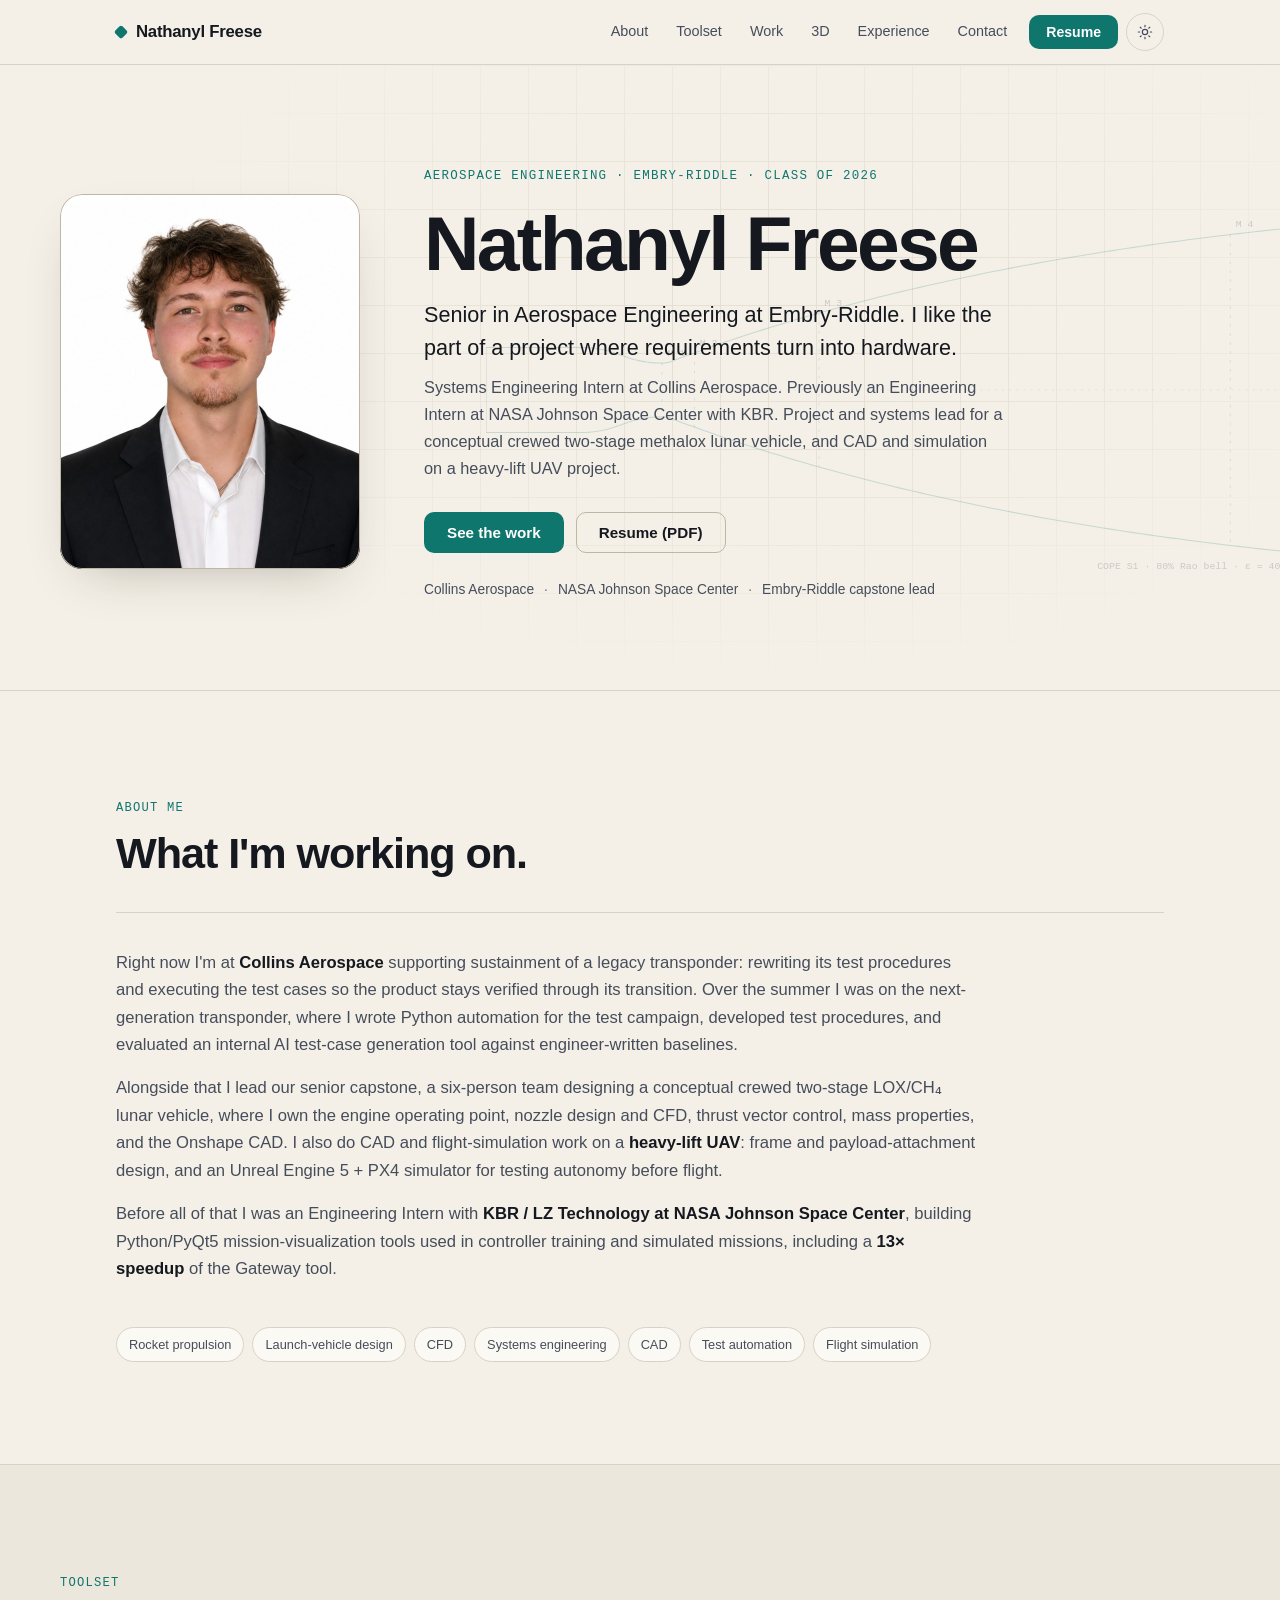
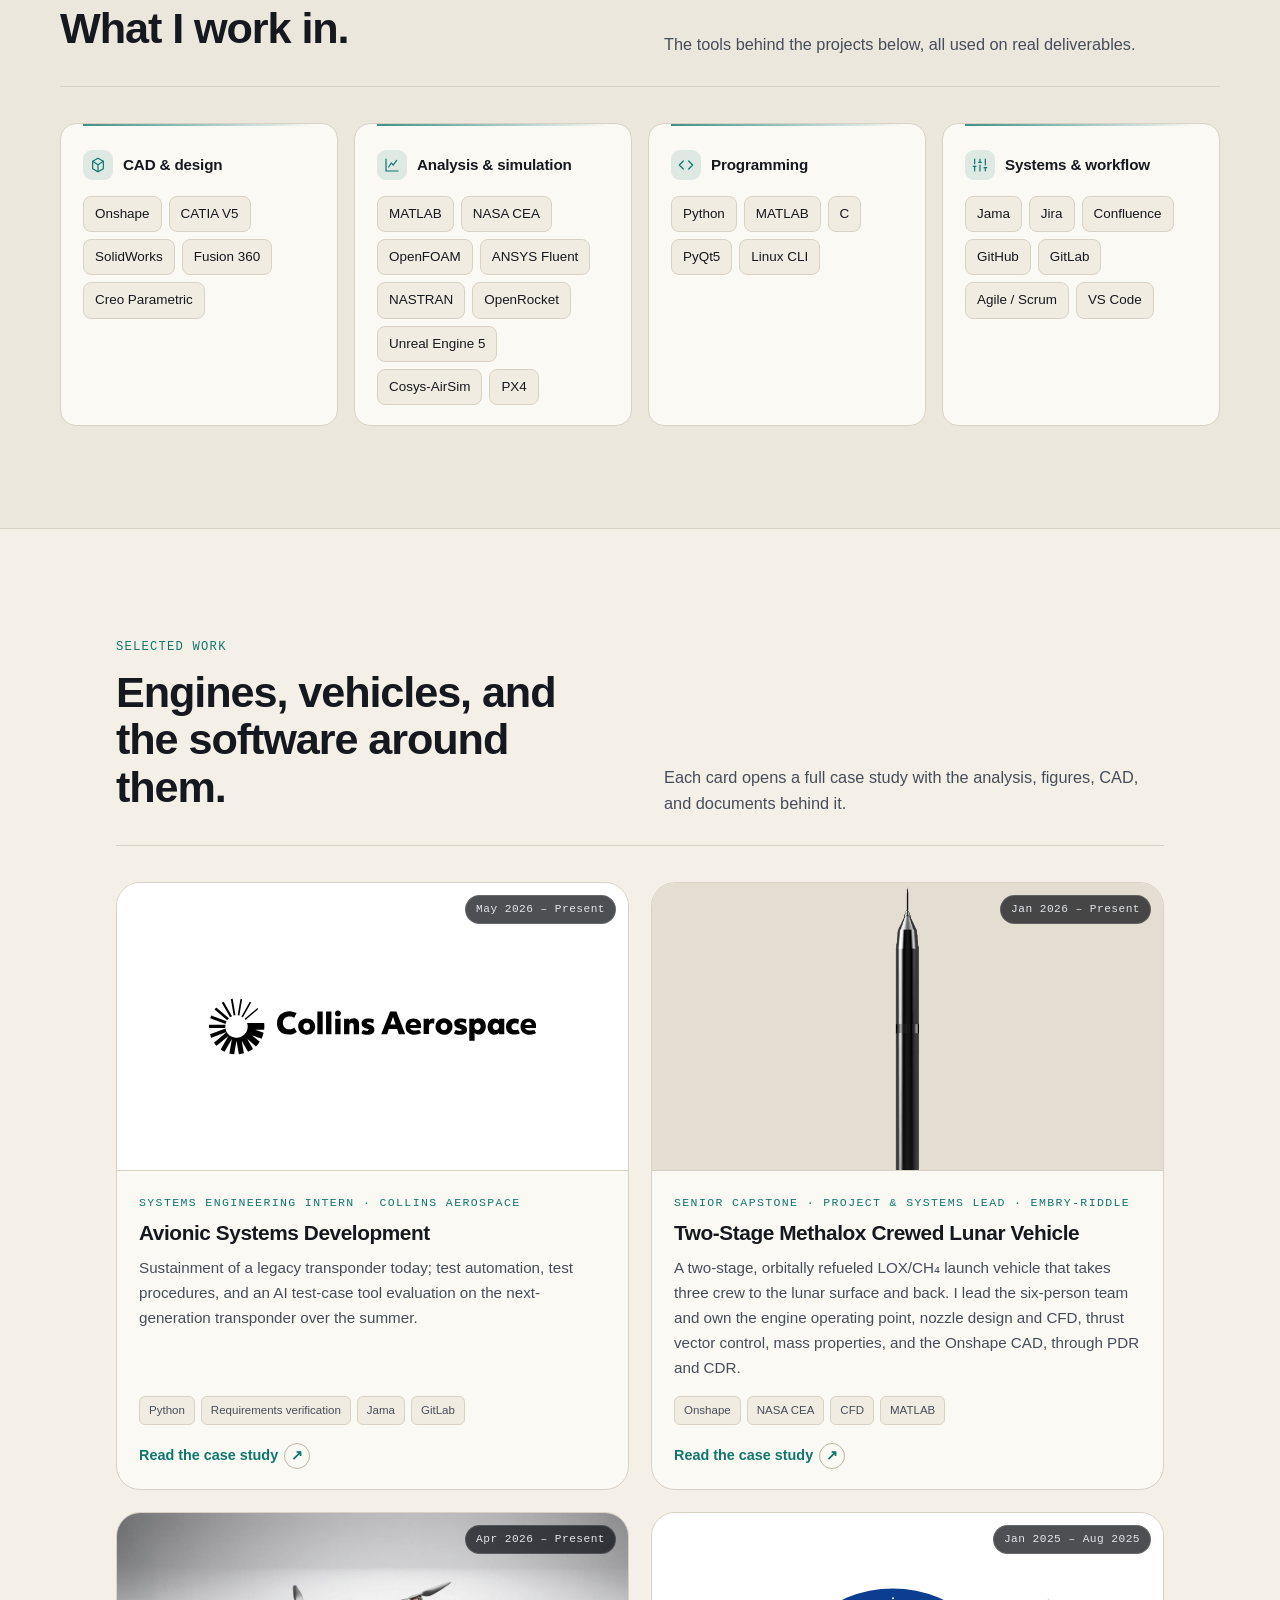
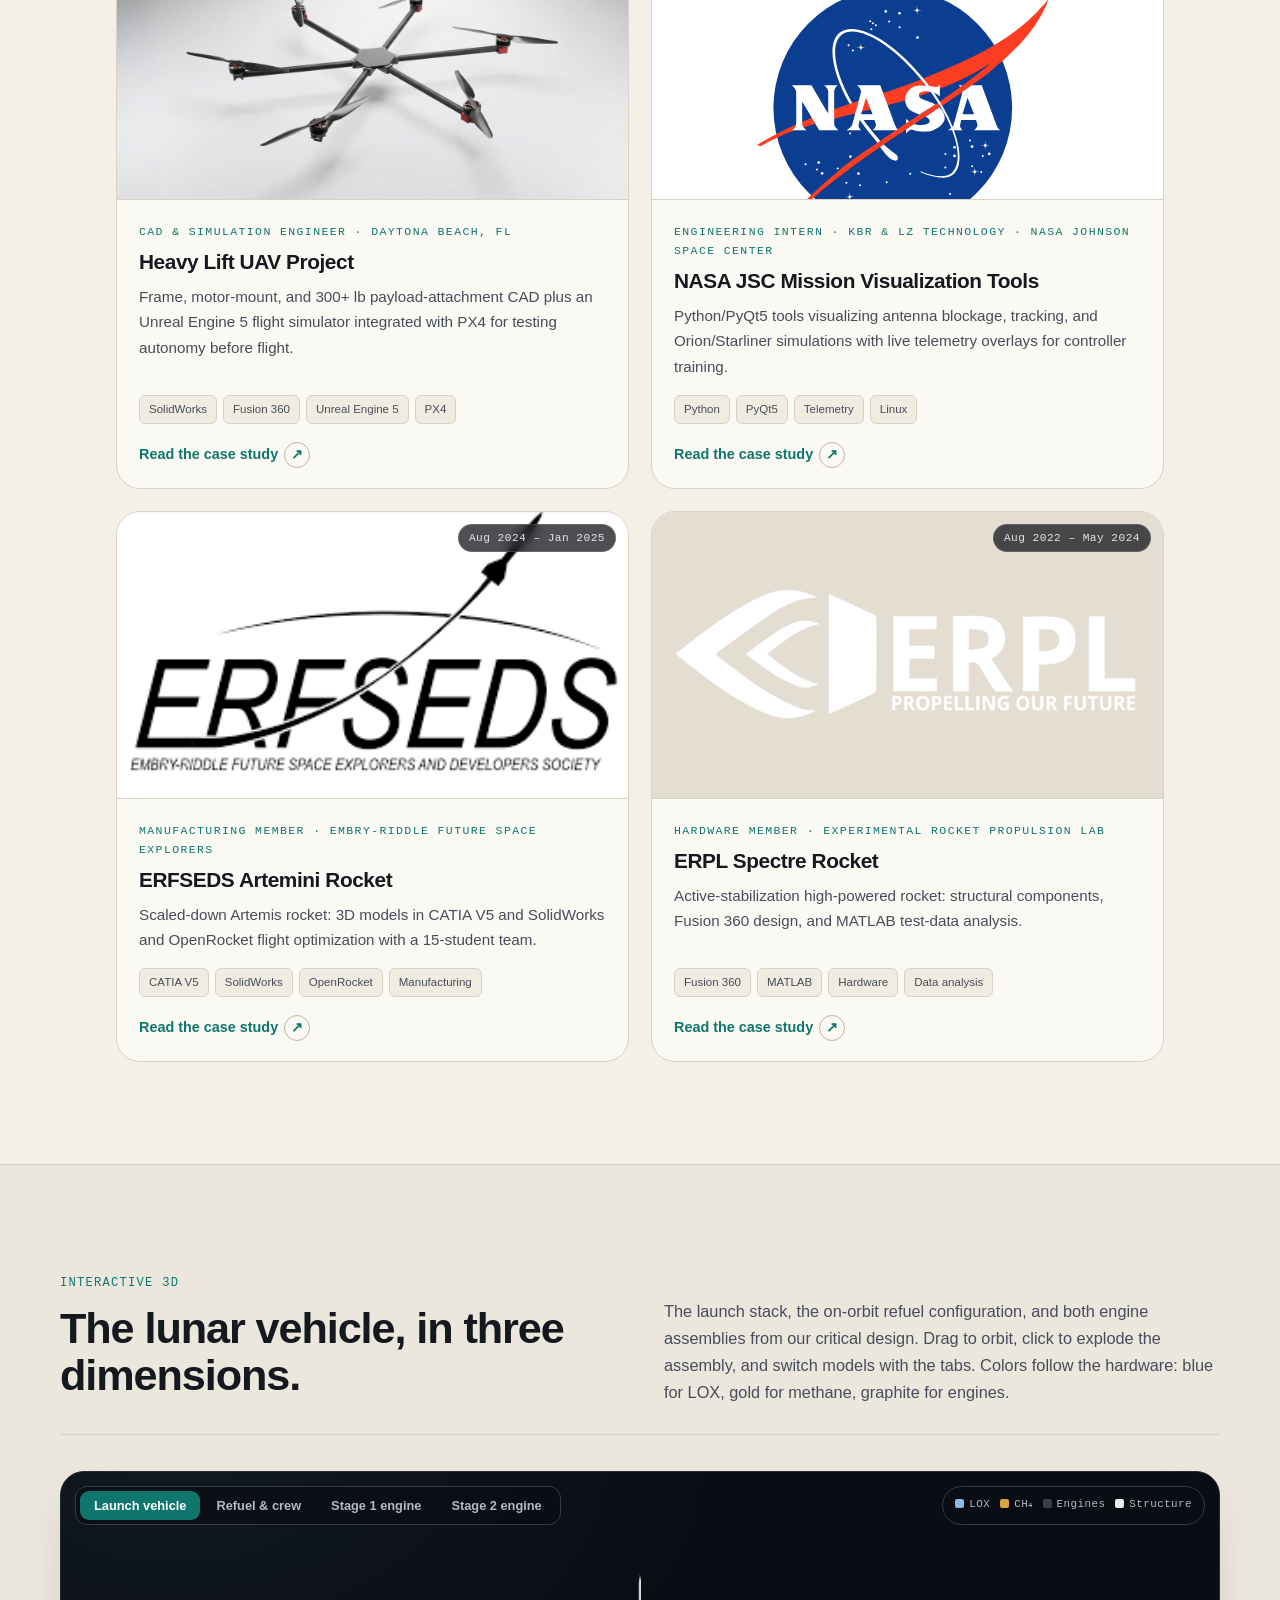
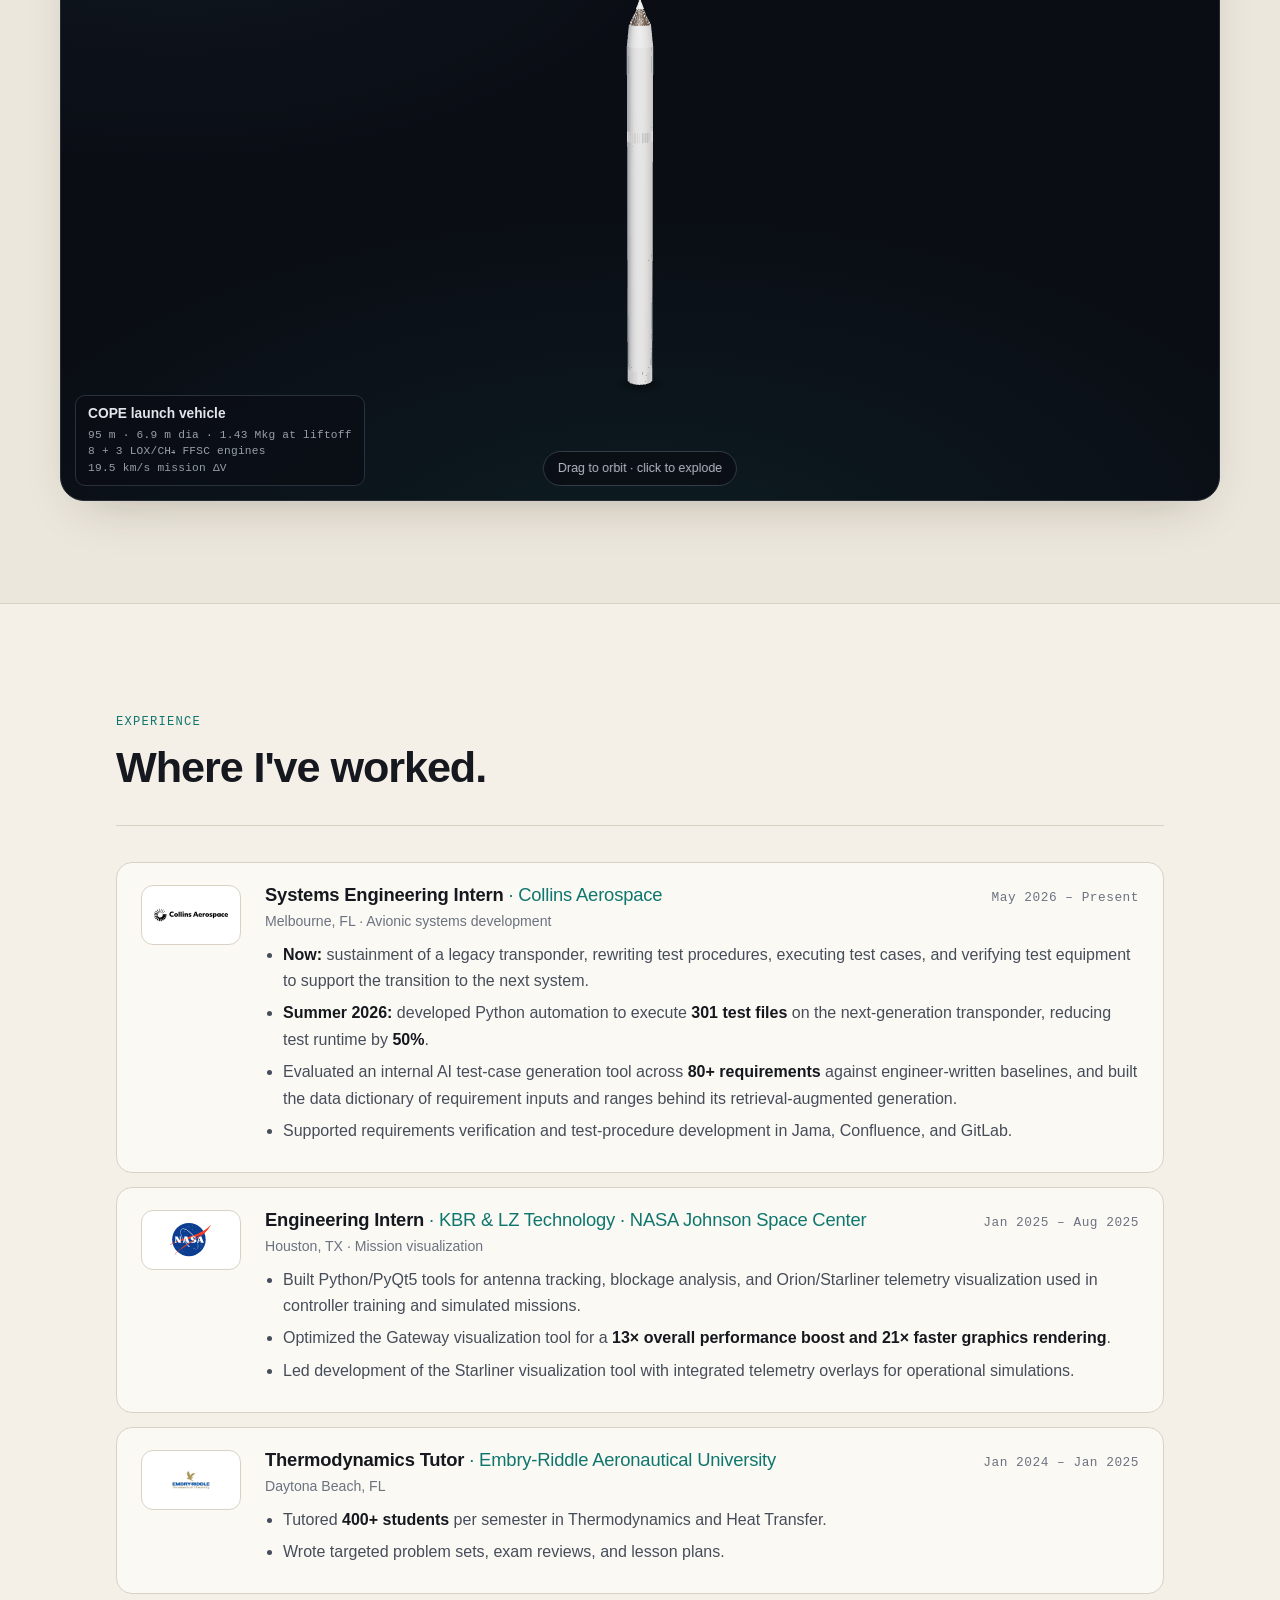
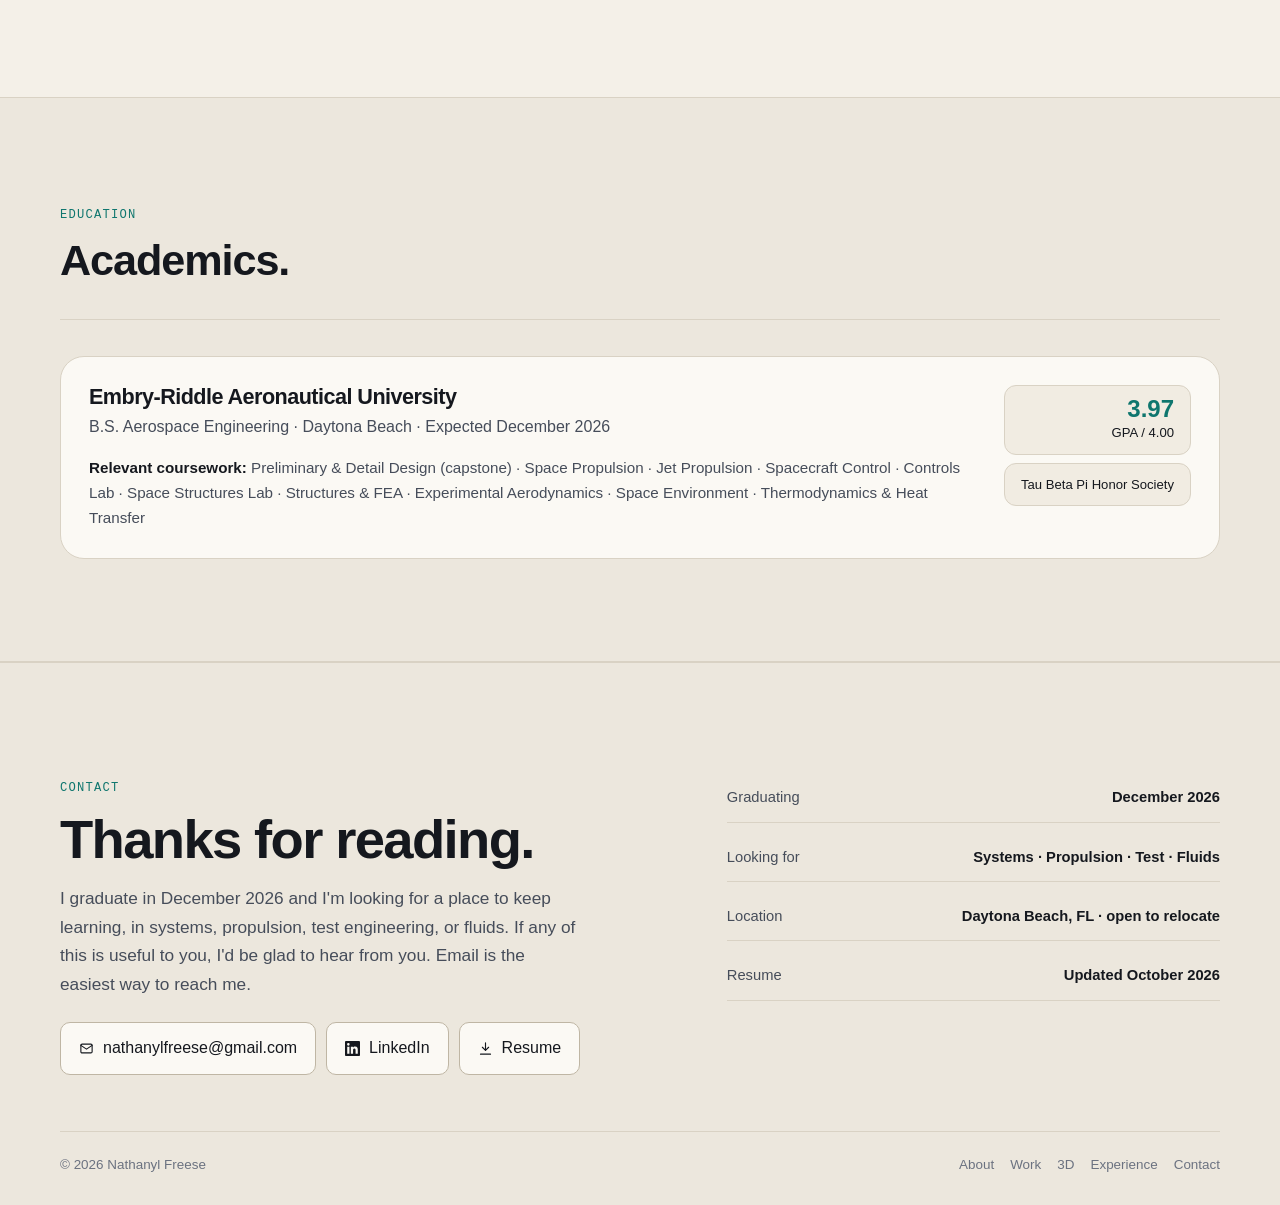
==== commit 6d85feca: "Round 3: hero/about rewording, Collins chronology, humbler contact, engine material colors, viewer f" ====
--- a/index.html
+++ b/index.html
@@ -92,9 +92,9 @@
       <div class="hero__text">
         <p class="hero__eyebrow">Aerospace Engineering · Embry-Riddle · Class of 2026</p>
         <h1 class="hero__name">Nathanyl Freese</h1>
-        <p class="hero__pitch">I design rocket engines and launch vehicles, then write the code that checks the numbers.</p>
+        <p class="hero__pitch">Senior in Aerospace Engineering at Embry-Riddle. I like the part of a project where requirements turn into hardware.</p>
         <p class="hero__sub">
-          Senior in Aerospace Engineering at Embry-Riddle, graduating December 2026. I like the part of a project where requirements turn into hardware: sizing the engine, drawing the parts, and proving the numbers with analysis and code. Project and systems lead for a crewed two-stage methalox lunar vehicle, Systems Engineering Intern at Collins Aerospace, and before that NASA Johnson Space Center.
+          Systems Engineering Intern at Collins Aerospace. Previously an Engineering Intern at NASA Johnson Space Center with KBR. Project and systems lead for a conceptual crewed two-stage methalox lunar vehicle, and CAD and simulation on a heavy-lift UAV project.
         </p>
         <div class="hero__cta">
           <a class="btn" href="#projects">See the work</a>
@@ -110,16 +110,19 @@
     <div class="section__head">
       <div>
         <p class="section__eyebrow">About me</p>
-        <h2 class="section__title">Hardware first, software to prove it.</h2>
+        <h2 class="section__title">What I'm working on.</h2>
       </div>
     </div>
     <div class="about">
       <div class="about__text">
         <p>
-          Right now I split my time between <strong>Collins Aerospace</strong>, where I write Python test automation, author and verify test procedures for transponder products, and benchmark an internal AI test-case generation tool, and our senior capstone, where I lead a six-person team designing a crewed two-stage LOX/CH₄ lunar vehicle. On the capstone I own the engine operating point, nozzle design and CFD, turbopumps, injectors and preburners, thrust vector control, mass properties, and the Onshape CAD.
+          Right now I'm at <strong>Collins Aerospace</strong> supporting sustainment of a legacy transponder: rewriting its test procedures and executing the test cases so the product stays verified through its transition. Over the summer I was on the next-generation transponder, where I wrote Python automation for the test campaign, developed test procedures, and evaluated an internal AI test-case generation tool against engineer-written baselines.
         </p>
         <p>
-          Before that I built Python/PyQt5 mission-visualization tools at <strong>NASA Johnson Space Center</strong> used in controller training and simulated missions, including a <strong>13× speedup</strong> of the Gateway tool, and spent a summer doing airframe CAD and an Unreal Engine 5 + PX4 flight simulator for a heavy-lift UAV.
+          Alongside that I lead our senior capstone, a six-person team designing a conceptual crewed two-stage LOX/CH₄ lunar vehicle, where I own the engine operating point, nozzle design and CFD, thrust vector control, mass properties, and the Onshape CAD. I also do CAD and flight-simulation work on a <strong>heavy-lift UAV</strong>: frame and payload-attachment design, and an Unreal Engine 5 + PX4 simulator for testing autonomy before flight.
+        </p>
+        <p>
+          Before all of that I was an Engineering Intern with <strong>KBR / LZ Technology at NASA Johnson Space Center</strong>, building Python/PyQt5 mission-visualization tools used in controller training and simulated missions, including a <strong>13× speedup</strong> of the Gateway tool.
         </p>
       </div>
       <div class="about__focus">
@@ -238,10 +241,10 @@
           </div>
           <p class="timeline__place">Melbourne, FL · Avionic systems development</p>
           <ul>
-            <li>Developed Python automation to execute <strong>301 transponder test files</strong>, reducing test runtime by <strong>50%</strong>.</li>
+            <li><strong>Now:</strong> sustainment of a legacy transponder, rewriting test procedures, executing test cases, and verifying test equipment to support the transition to the next system.</li>
+            <li><strong>Summer 2026:</strong> developed Python automation to execute <strong>301 test files</strong> on the next-generation transponder, reducing test runtime by <strong>50%</strong>.</li>
             <li>Evaluated an internal AI test-case generation tool across <strong>80+ requirements</strong> against engineer-written baselines, and built the data dictionary of requirement inputs and ranges behind its retrieval-augmented generation.</li>
             <li>Supported requirements verification and test-procedure development in Jama, Confluence, and GitLab.</li>
-            <li>Updated legacy transponder test procedures and verified test equipment to support sustainment and system transition.</li>
           </ul>
         </div>
       </div>
@@ -304,8 +307,8 @@
       <div class="contact__grid">
         <div>
           <p class="section__eyebrow">Contact</p>
-          <h2 class="contact__title">Let's talk.</h2>
-          <p class="contact__text">I'm graduating in December 2026 and open to systems, propulsion, test engineering, and fluids roles. Email is the fastest way to reach me.</p>
+          <h2 class="contact__title">Thanks for reading.</h2>
+          <p class="contact__text">I graduate in December 2026 and I'm looking for a place to keep learning, in systems, propulsion, test engineering, or fluids. If any of this is useful to you, I'd be glad to hear from you. Email is the easiest way to reach me.</p>
           <div class="contact__links">
             <a class="iconlink" href="mailto:nathanylfreese@gmail.com"><svg width="15" height="15" viewBox="0 0 24 24" fill="none" stroke="currentColor" stroke-width="1.8" stroke-linecap="round" stroke-linejoin="round" aria-hidden="true"><rect x="3" y="5" width="18" height="14" rx="2"/><path d="m3 7 9 6 9-6"/></svg>nathanylfreese@gmail.com</a>
             <a class="iconlink" href="https://www.linkedin.com/in/nathanyl-freese/" target="_blank" rel="noopener"><svg width="15" height="15" viewBox="0 0 24 24" fill="currentColor" aria-hidden="true"><path d="M20.45 20.45h-3.55v-5.57c0-1.33-.03-3.04-1.85-3.04-1.86 0-2.14 1.45-2.14 2.94v5.67H9.35V9h3.41v1.56h.05c.47-.9 1.63-1.85 3.36-1.85 3.6 0 4.27 2.37 4.27 5.45v6.29ZM5.34 7.43a2.06 2.06 0 1 1 0-4.12 2.06 2.06 0 0 1 0 4.12ZM7.12 20.45H3.56V9h3.56v11.45ZM22.22 0H1.77C.79 0 0 .77 0 1.72v20.55C0 23.22.79 24 1.77 24h20.45c.98 0 1.78-.78 1.78-1.73V1.72C24 .77 23.2 0 22.22 0Z"/></svg>LinkedIn</a>
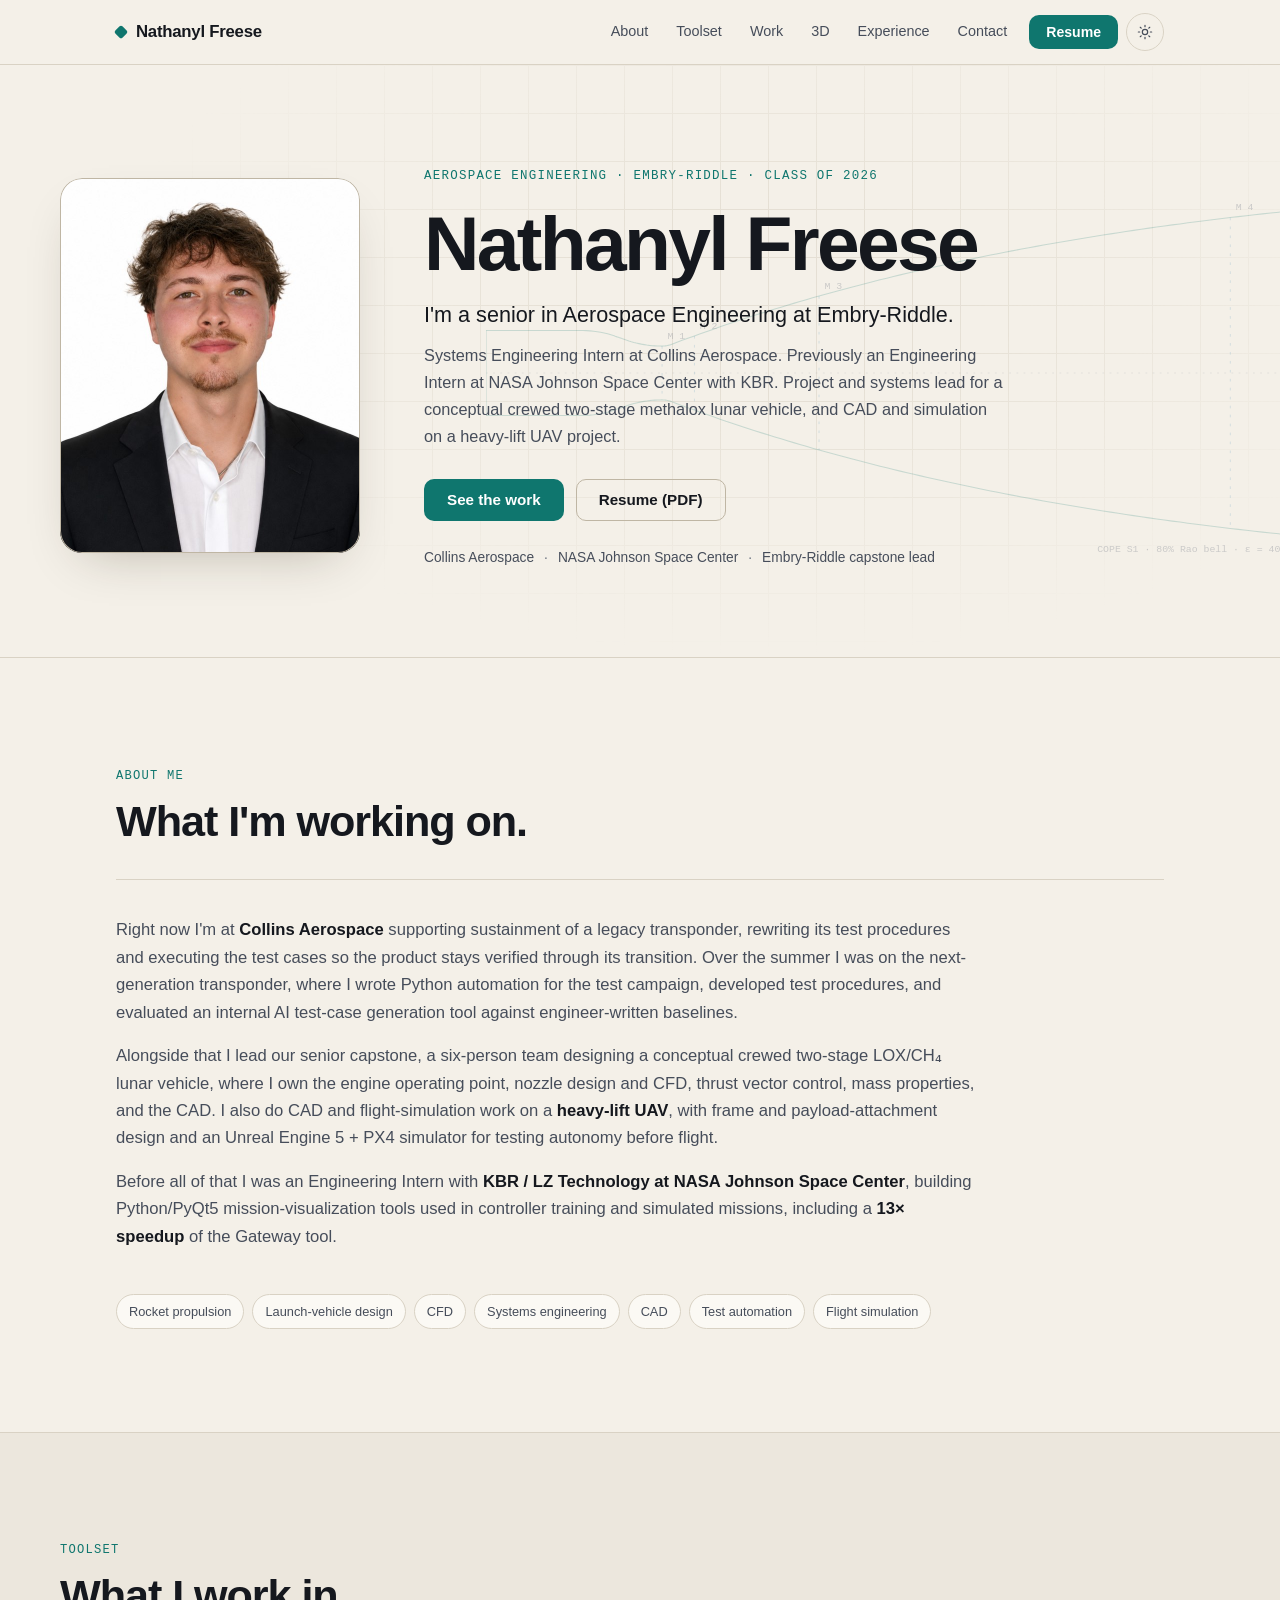
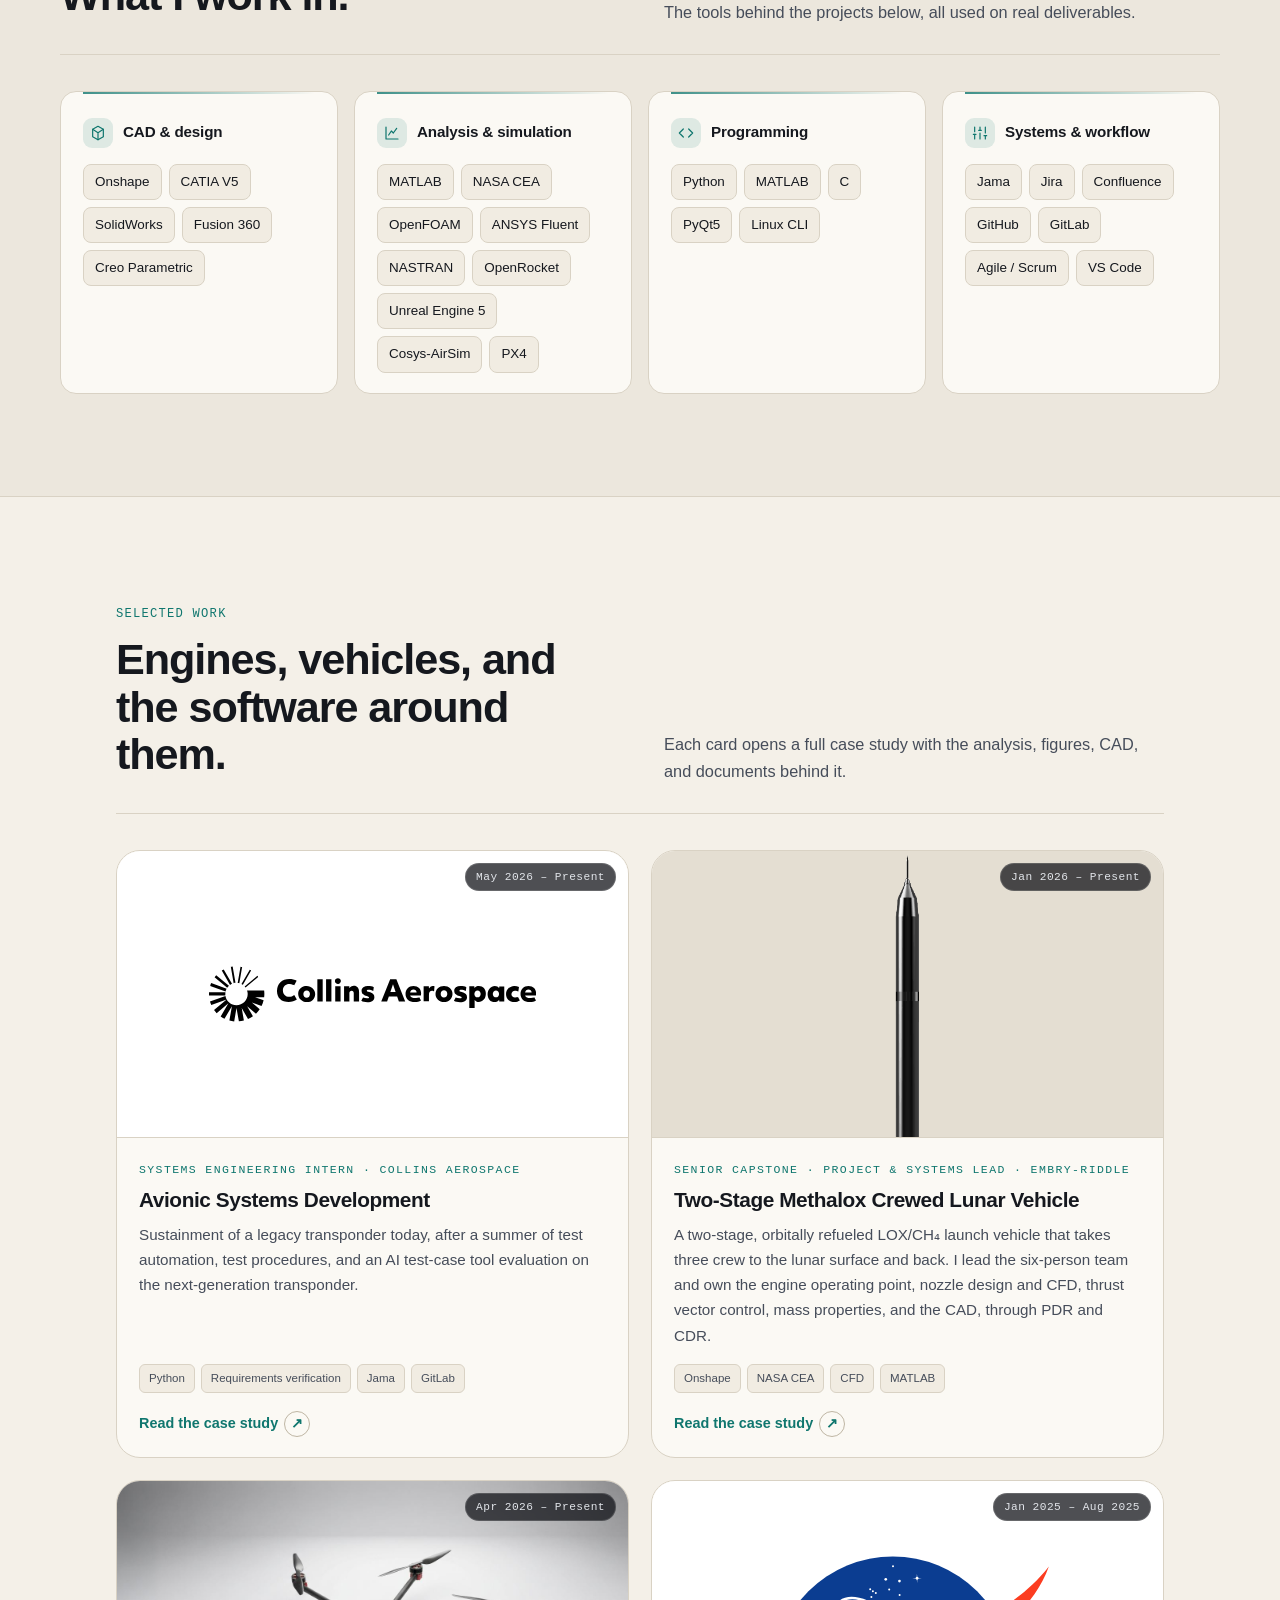
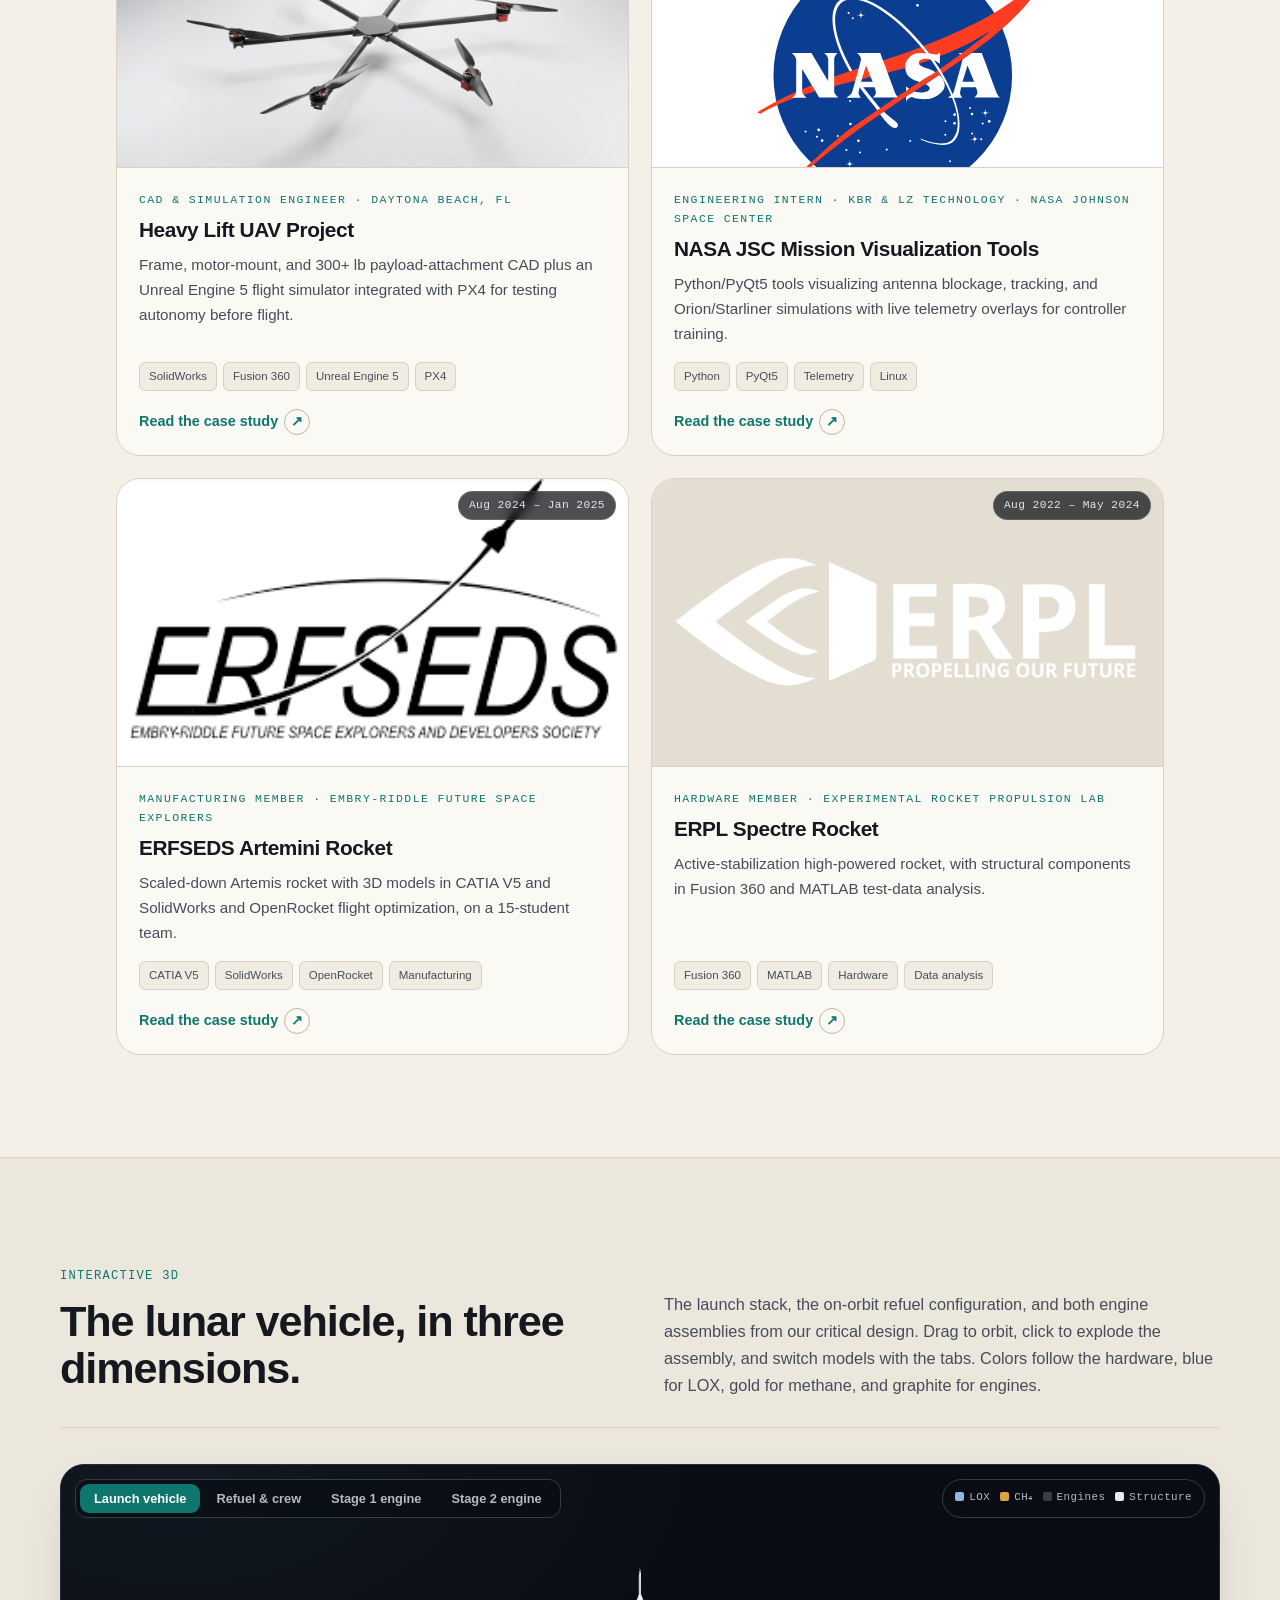
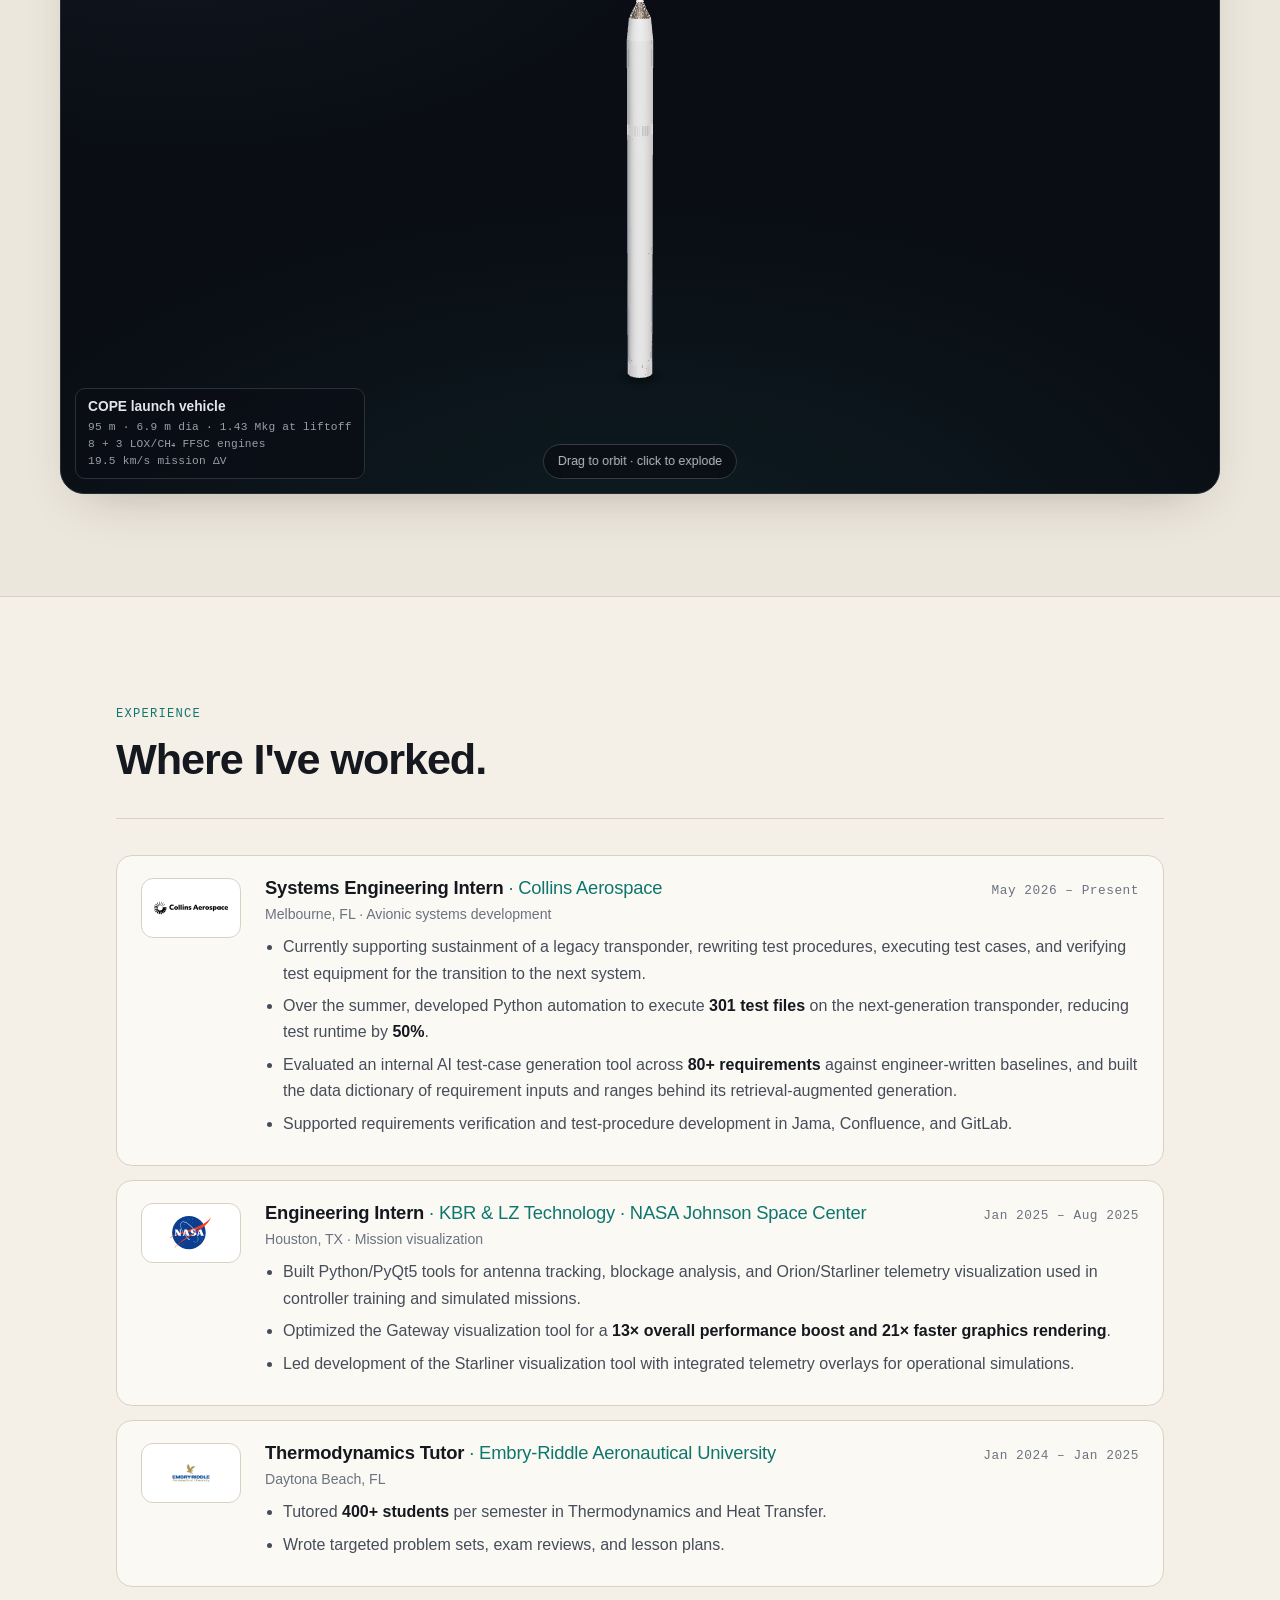
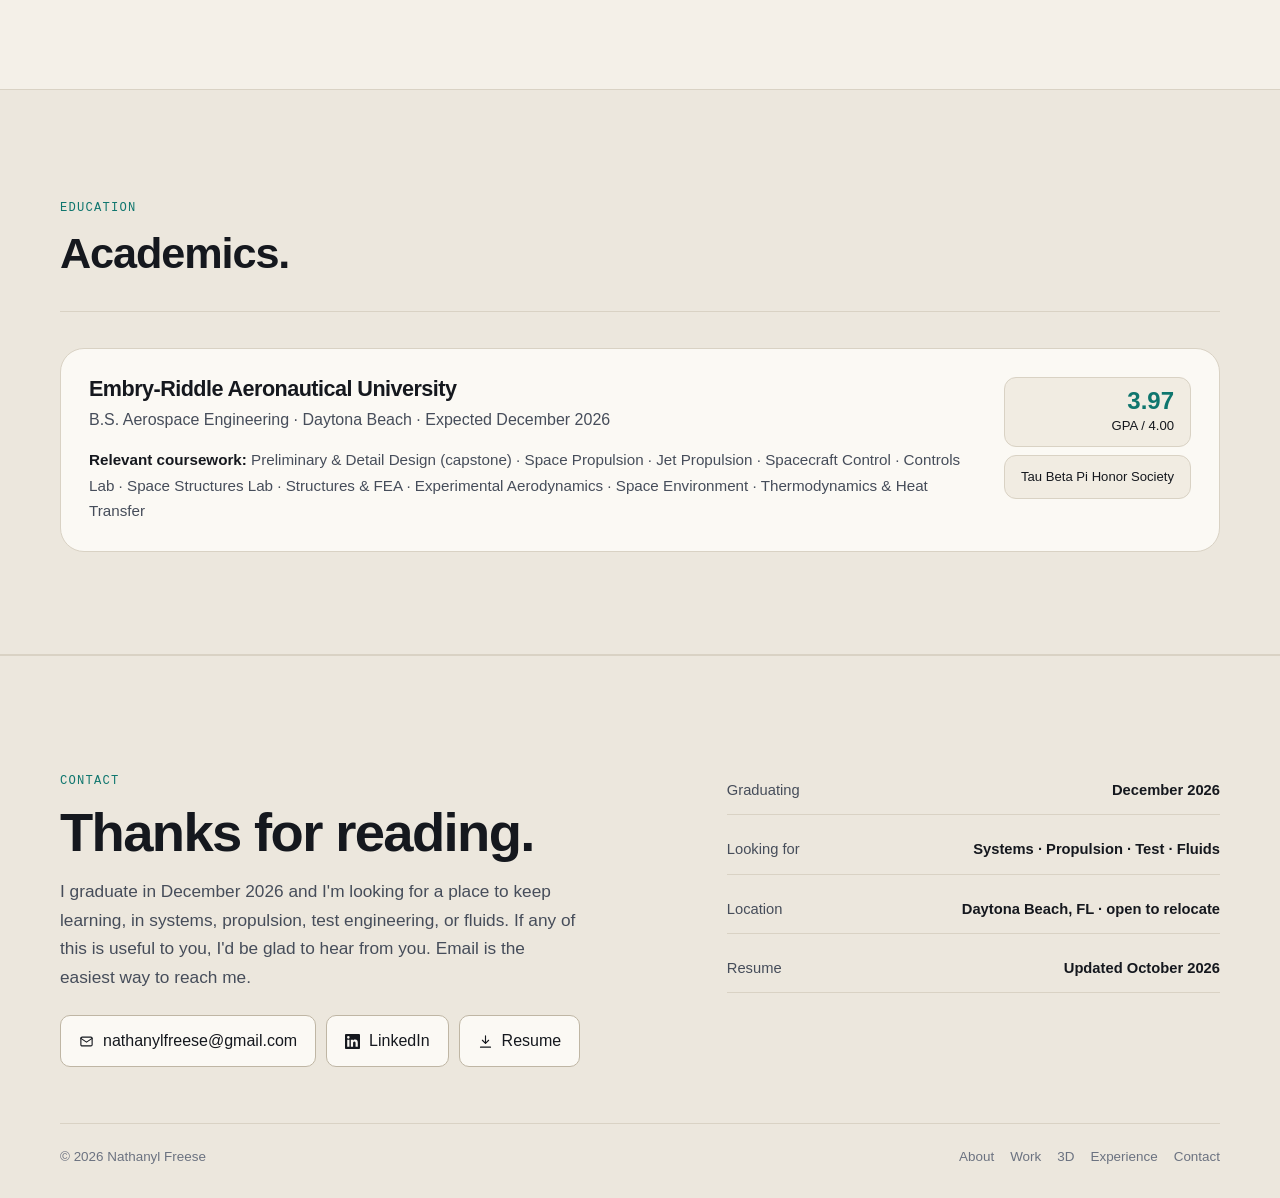
==== commit 8c1e3fa1: "Round 4: hero line, CAD wording, no colons in copy, stage-level explode, neutral engines on the case" ====
--- a/index.html
+++ b/index.html
@@ -92,7 +92,7 @@
       <div class="hero__text">
         <p class="hero__eyebrow">Aerospace Engineering · Embry-Riddle · Class of 2026</p>
         <h1 class="hero__name">Nathanyl Freese</h1>
-        <p class="hero__pitch">Senior in Aerospace Engineering at Embry-Riddle. I like the part of a project where requirements turn into hardware.</p>
+        <p class="hero__pitch">I'm a senior in Aerospace Engineering at Embry-Riddle.</p>
         <p class="hero__sub">
           Systems Engineering Intern at Collins Aerospace. Previously an Engineering Intern at NASA Johnson Space Center with KBR. Project and systems lead for a conceptual crewed two-stage methalox lunar vehicle, and CAD and simulation on a heavy-lift UAV project.
         </p>
@@ -116,10 +116,10 @@
     <div class="about">
       <div class="about__text">
         <p>
-          Right now I'm at <strong>Collins Aerospace</strong> supporting sustainment of a legacy transponder: rewriting its test procedures and executing the test cases so the product stays verified through its transition. Over the summer I was on the next-generation transponder, where I wrote Python automation for the test campaign, developed test procedures, and evaluated an internal AI test-case generation tool against engineer-written baselines.
+          Right now I'm at <strong>Collins Aerospace</strong> supporting sustainment of a legacy transponder, rewriting its test procedures and executing the test cases so the product stays verified through its transition. Over the summer I was on the next-generation transponder, where I wrote Python automation for the test campaign, developed test procedures, and evaluated an internal AI test-case generation tool against engineer-written baselines.
         </p>
         <p>
-          Alongside that I lead our senior capstone, a six-person team designing a conceptual crewed two-stage LOX/CH₄ lunar vehicle, where I own the engine operating point, nozzle design and CFD, thrust vector control, mass properties, and the Onshape CAD. I also do CAD and flight-simulation work on a <strong>heavy-lift UAV</strong>: frame and payload-attachment design, and an Unreal Engine 5 + PX4 simulator for testing autonomy before flight.
+          Alongside that I lead our senior capstone, a six-person team designing a conceptual crewed two-stage LOX/CH₄ lunar vehicle, where I own the engine operating point, nozzle design and CFD, thrust vector control, mass properties, and the CAD. I also do CAD and flight-simulation work on a <strong>heavy-lift UAV</strong>, with frame and payload-attachment design and an Unreal Engine 5 + PX4 simulator for testing autonomy before flight.
         </p>
         <p>
           Before all of that I was an Engineering Intern with <strong>KBR / LZ Technology at NASA Johnson Space Center</strong>, building Python/PyQt5 mission-visualization tools used in controller training and simulated missions, including a <strong>13× speedup</strong> of the Gateway tool.
@@ -196,7 +196,7 @@
         <p class="section__eyebrow">Interactive 3D</p>
         <h2 class="section__title">The lunar vehicle, in three dimensions.</h2>
       </div>
-      <p class="section__hint">The launch stack, the on-orbit refuel configuration, and both engine assemblies from our critical design. Drag to orbit, click to explode the assembly, and switch models with the tabs. Colors follow the hardware: blue for LOX, gold for methane, graphite for engines.</p>
+      <p class="section__hint">The launch stack, the on-orbit refuel configuration, and both engine assemblies from our critical design. Drag to orbit, click to explode the assembly, and switch models with the tabs. Colors follow the hardware, blue for LOX, gold for methane, and graphite for engines.</p>
     </div>
     <div id="rocket-viewer" class="rocket-viewer" data-rocket>
       <div class="rocket-viewer__controls">
@@ -241,8 +241,8 @@
           </div>
           <p class="timeline__place">Melbourne, FL · Avionic systems development</p>
           <ul>
-            <li><strong>Now:</strong> sustainment of a legacy transponder, rewriting test procedures, executing test cases, and verifying test equipment to support the transition to the next system.</li>
-            <li><strong>Summer 2026:</strong> developed Python automation to execute <strong>301 test files</strong> on the next-generation transponder, reducing test runtime by <strong>50%</strong>.</li>
+            <li>Currently supporting sustainment of a legacy transponder, rewriting test procedures, executing test cases, and verifying test equipment for the transition to the next system.</li>
+            <li>Over the summer, developed Python automation to execute <strong>301 test files</strong> on the next-generation transponder, reducing test runtime by <strong>50%</strong>.</li>
             <li>Evaluated an internal AI test-case generation tool across <strong>80+ requirements</strong> against engineer-written baselines, and built the data dictionary of requirement inputs and ranges behind its retrieval-augmented generation.</li>
             <li>Supported requirements verification and test-procedure development in Jama, Confluence, and GitLab.</li>
           </ul>
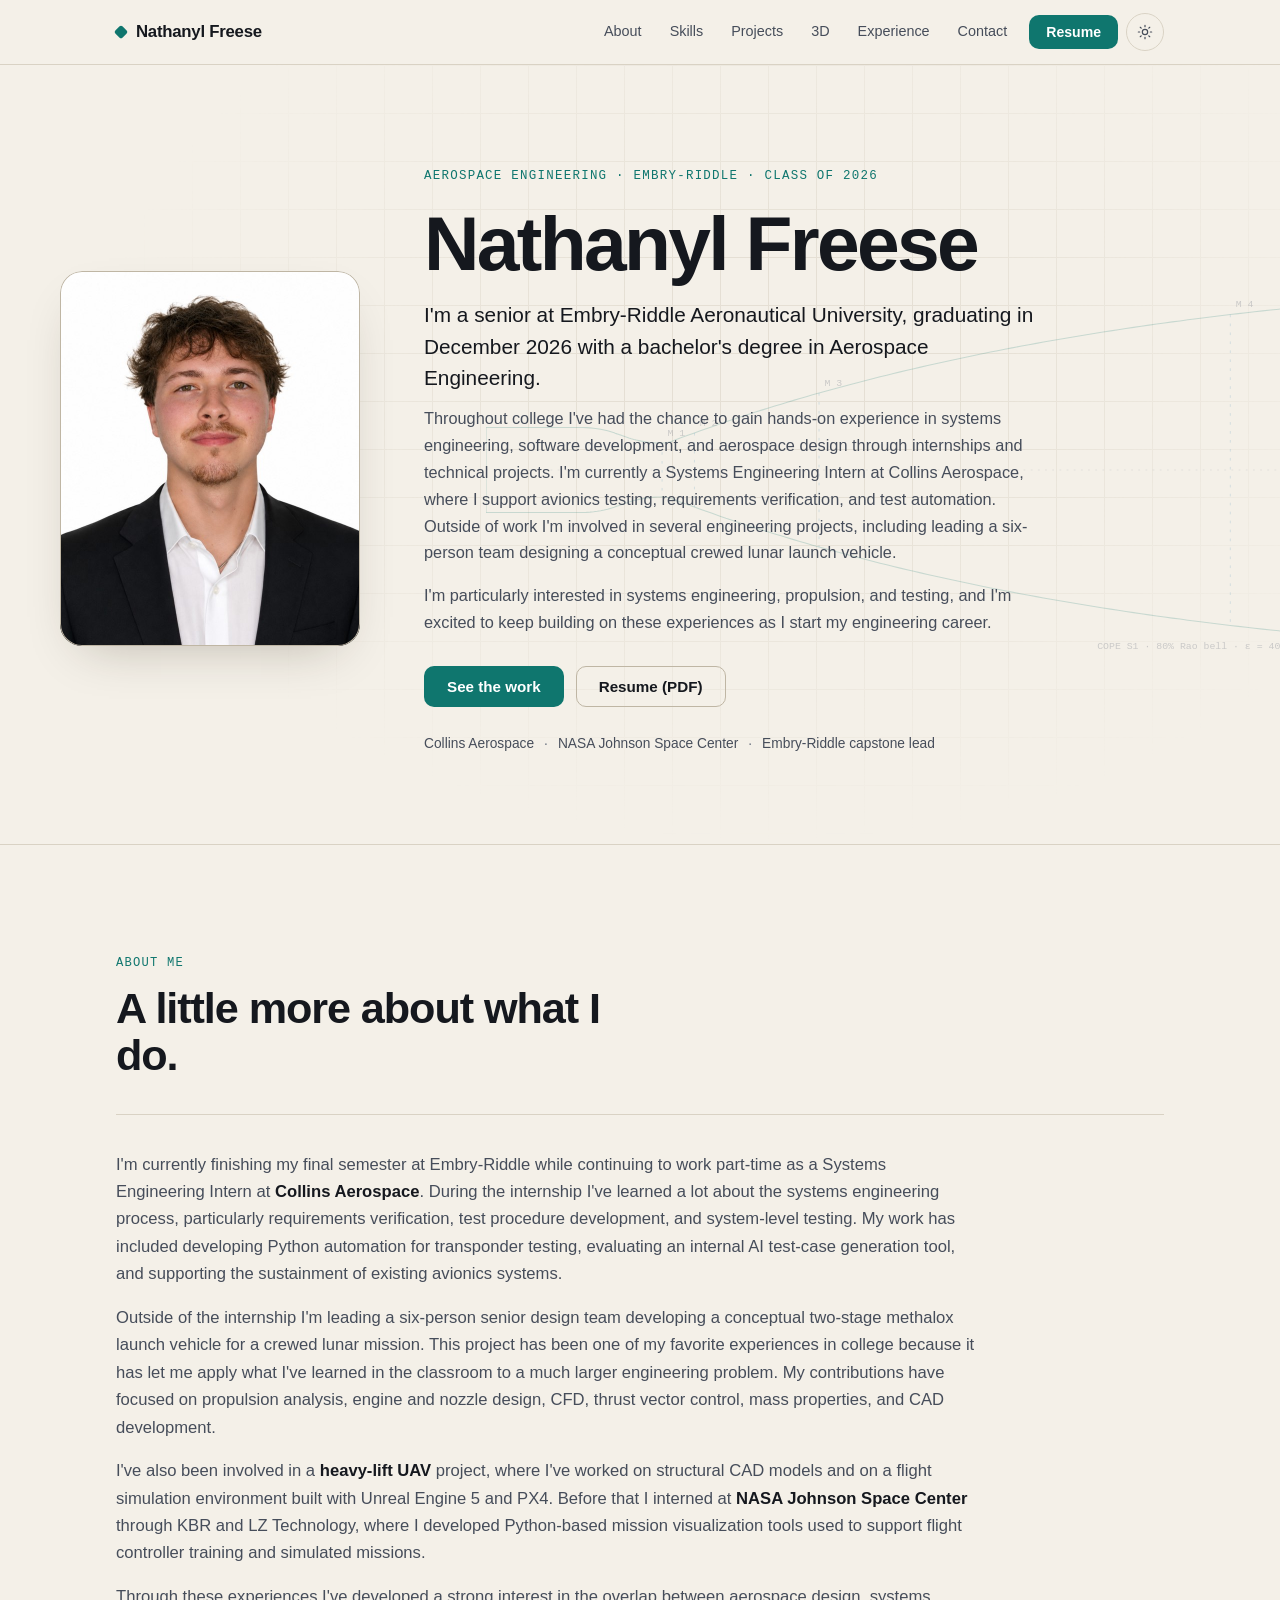
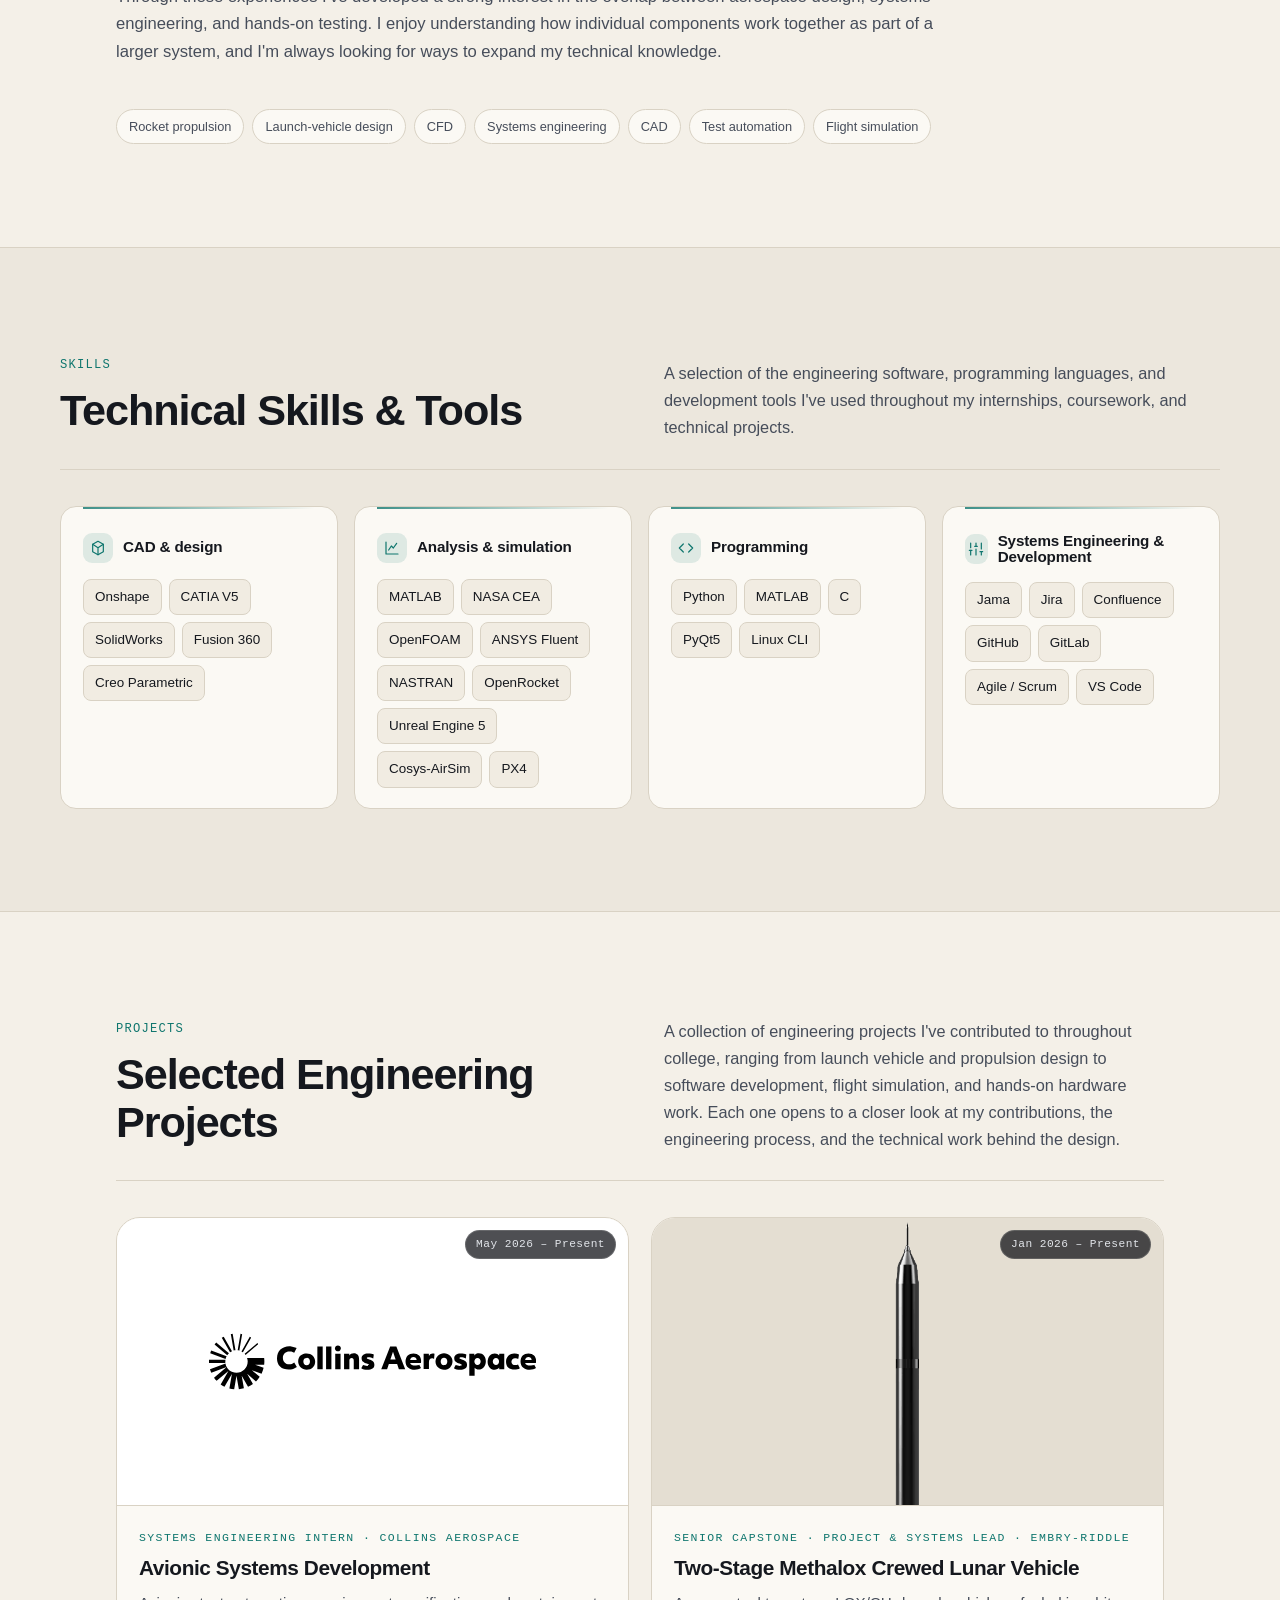
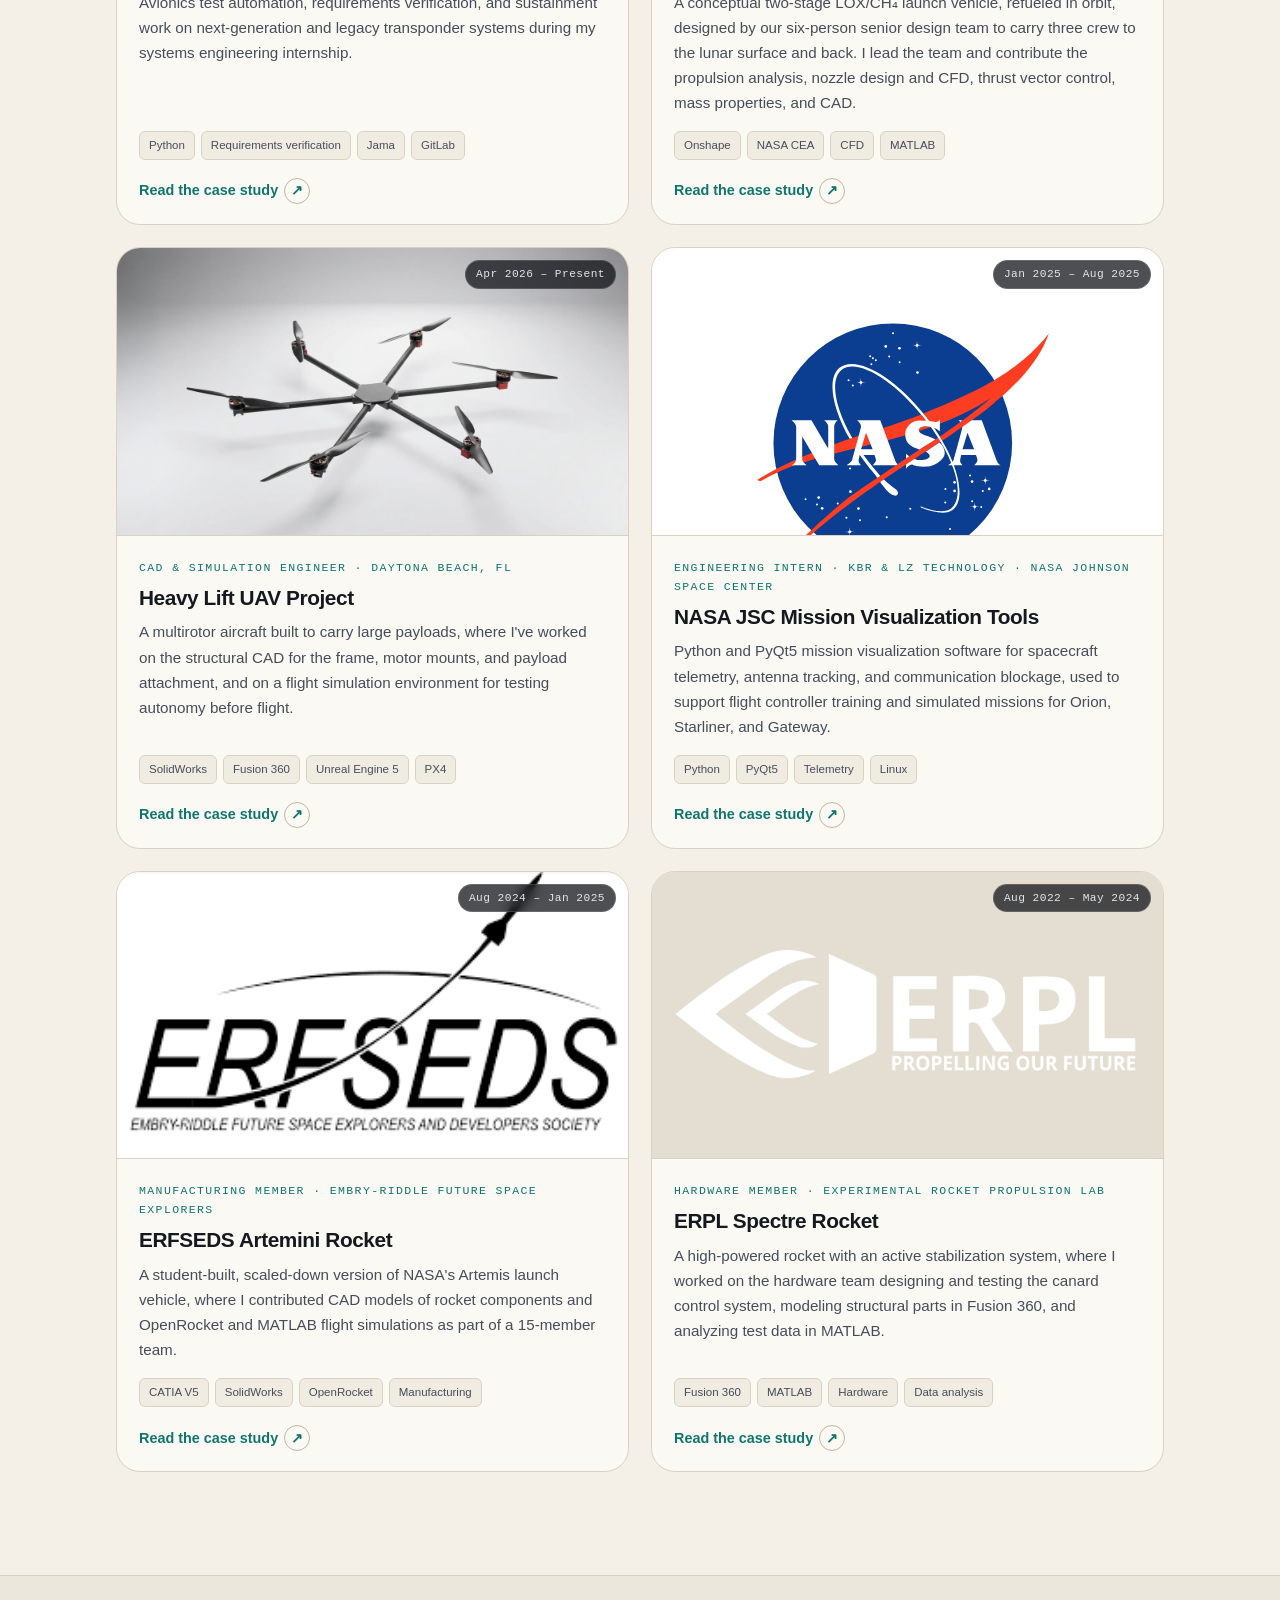
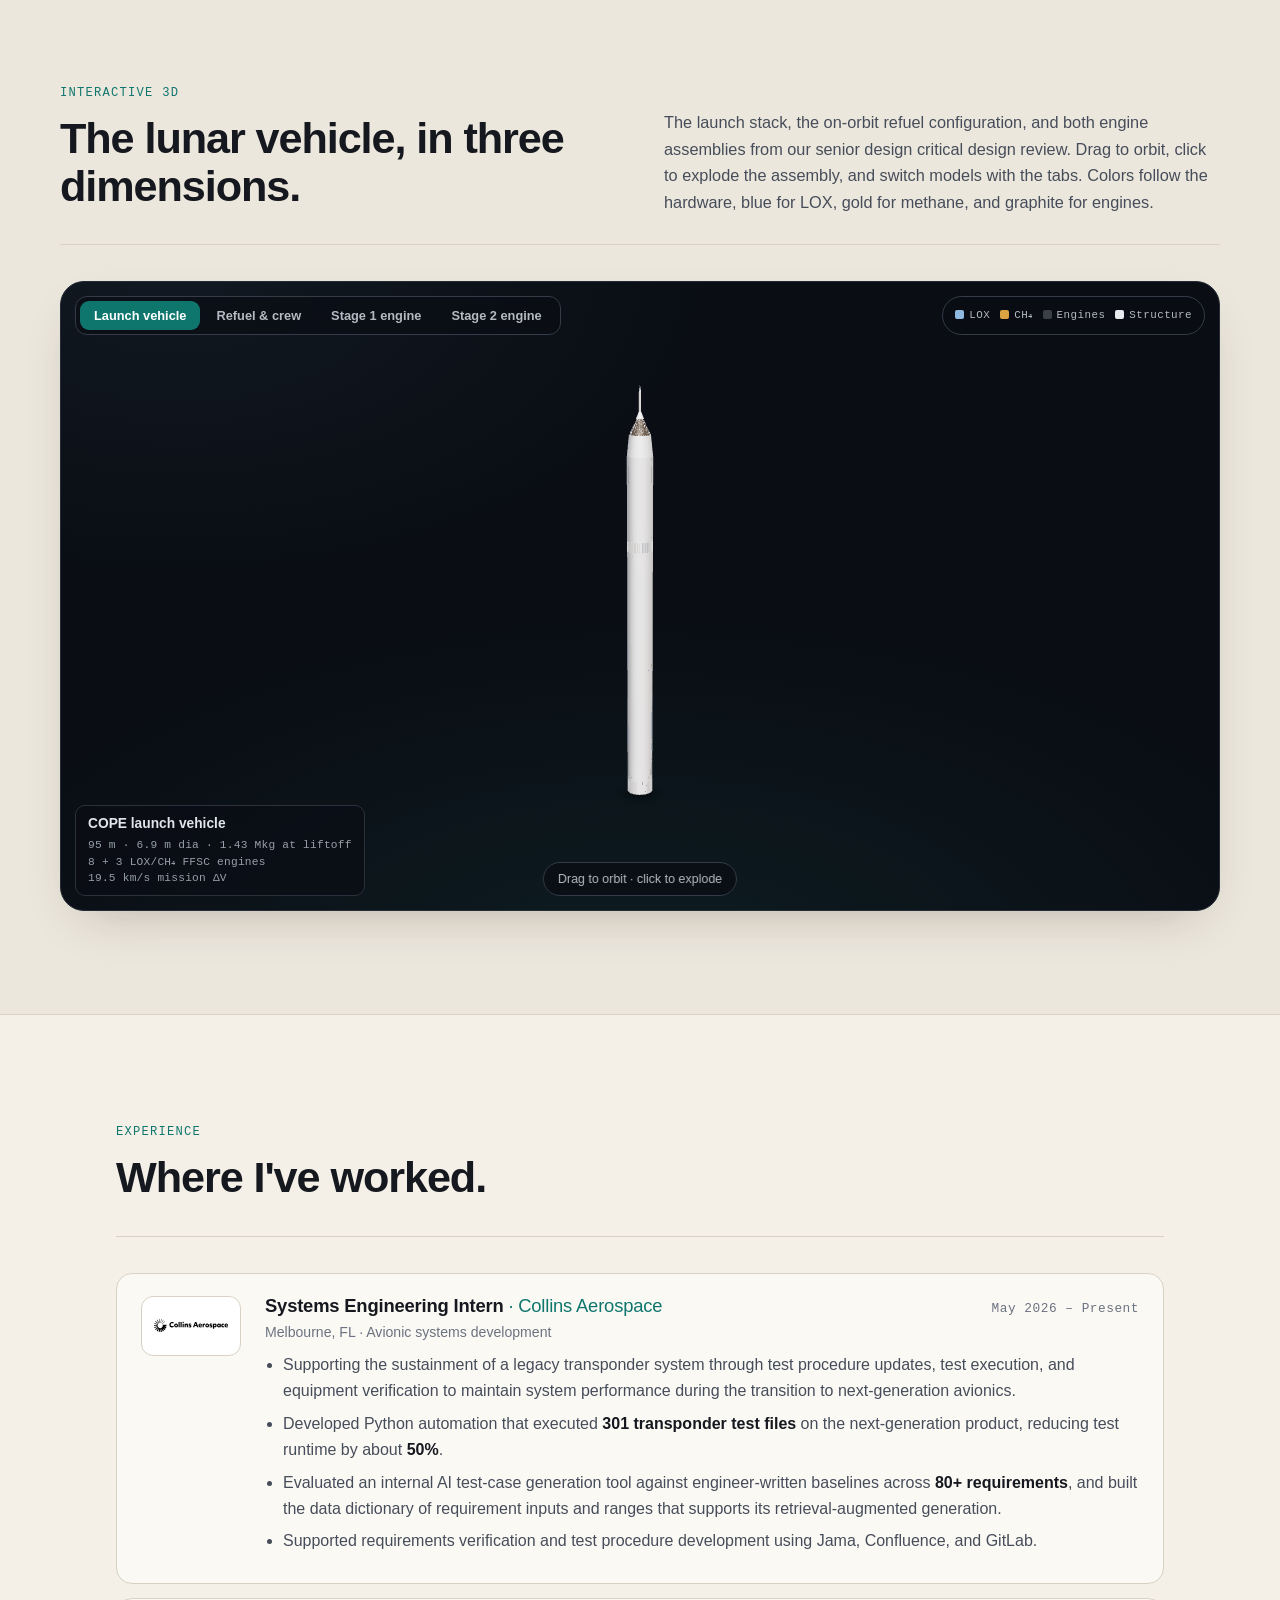
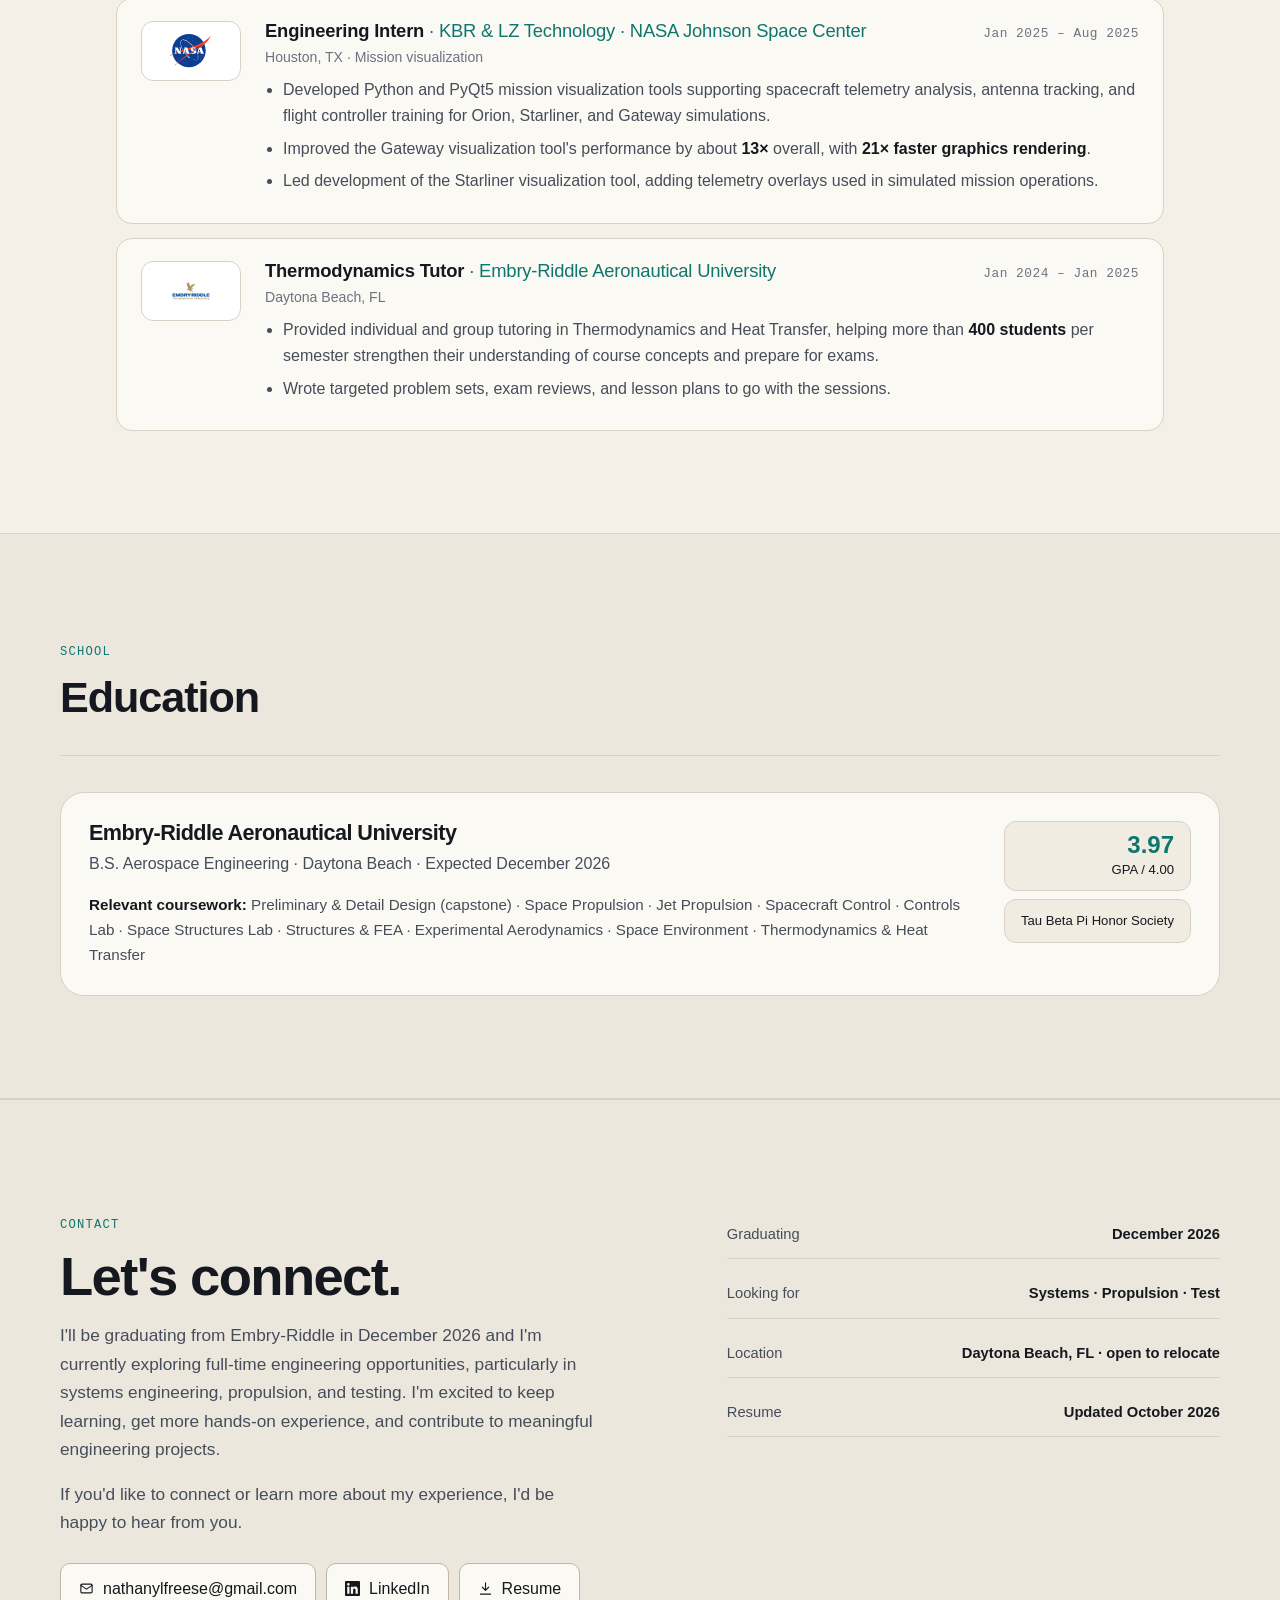
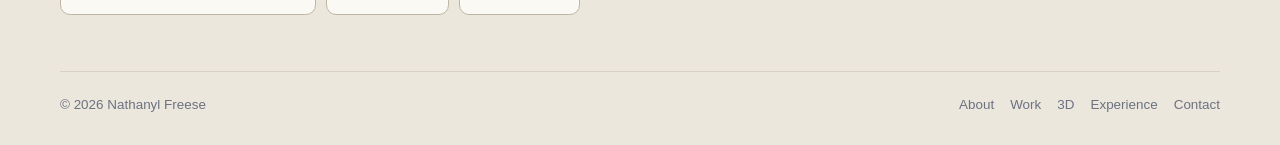
==== commit c3d641de: "Writing revision: first-person narrative copy across the site - Homepage: new hero introduction, lon" ====
--- a/index.html
+++ b/index.html
@@ -67,8 +67,8 @@
       </button>
       <nav class="nav__links" aria-label="Primary">
         <a href="#about">About</a>
-        <a href="#skills">Toolset</a>
-        <a href="#projects">Work</a>
+        <a href="#skills">Skills</a>
+        <a href="#projects">Projects</a>
         <a href="#rocket">3D</a>
         <a href="#experience">Experience</a>
         <a href="#contact">Contact</a>
@@ -92,9 +92,12 @@
       <div class="hero__text">
         <p class="hero__eyebrow">Aerospace Engineering · Embry-Riddle · Class of 2026</p>
         <h1 class="hero__name">Nathanyl Freese</h1>
-        <p class="hero__pitch">I'm a senior in Aerospace Engineering at Embry-Riddle.</p>
+        <p class="hero__pitch">I'm a senior at Embry-Riddle Aeronautical University, graduating in December 2026 with a bachelor's degree in Aerospace Engineering.</p>
         <p class="hero__sub">
-          Systems Engineering Intern at Collins Aerospace. Previously an Engineering Intern at NASA Johnson Space Center with KBR. Project and systems lead for a conceptual crewed two-stage methalox lunar vehicle, and CAD and simulation on a heavy-lift UAV project.
+          Throughout college I've had the chance to gain hands-on experience in systems engineering, software development, and aerospace design through internships and technical projects. I'm currently a Systems Engineering Intern at Collins Aerospace, where I support avionics testing, requirements verification, and test automation. Outside of work I'm involved in several engineering projects, including leading a six-person team designing a conceptual crewed lunar launch vehicle.
+        </p>
+        <p class="hero__sub">
+          I'm particularly interested in systems engineering, propulsion, and testing, and I'm excited to keep building on these experiences as I start my engineering career.
         </p>
         <div class="hero__cta">
           <a class="btn" href="#projects">See the work</a>
@@ -110,19 +113,22 @@
     <div class="section__head">
       <div>
         <p class="section__eyebrow">About me</p>
-        <h2 class="section__title">What I'm working on.</h2>
+        <h2 class="section__title">A little more about what I do.</h2>
       </div>
     </div>
     <div class="about">
       <div class="about__text">
         <p>
-          Right now I'm at <strong>Collins Aerospace</strong> supporting sustainment of a legacy transponder, rewriting its test procedures and executing the test cases so the product stays verified through its transition. Over the summer I was on the next-generation transponder, where I wrote Python automation for the test campaign, developed test procedures, and evaluated an internal AI test-case generation tool against engineer-written baselines.
+          I'm currently finishing my final semester at Embry-Riddle while continuing to work part-time as a Systems Engineering Intern at <strong>Collins Aerospace</strong>. During the internship I've learned a lot about the systems engineering process, particularly requirements verification, test procedure development, and system-level testing. My work has included developing Python automation for transponder testing, evaluating an internal AI test-case generation tool, and supporting the sustainment of existing avionics systems.
         </p>
         <p>
-          Alongside that I lead our senior capstone, a six-person team designing a conceptual crewed two-stage LOX/CH₄ lunar vehicle, where I own the engine operating point, nozzle design and CFD, thrust vector control, mass properties, and the CAD. I also do CAD and flight-simulation work on a <strong>heavy-lift UAV</strong>, with frame and payload-attachment design and an Unreal Engine 5 + PX4 simulator for testing autonomy before flight.
+          Outside of the internship I'm leading a six-person senior design team developing a conceptual two-stage methalox launch vehicle for a crewed lunar mission. This project has been one of my favorite experiences in college because it has let me apply what I've learned in the classroom to a much larger engineering problem. My contributions have focused on propulsion analysis, engine and nozzle design, CFD, thrust vector control, mass properties, and CAD development.
         </p>
         <p>
-          Before all of that I was an Engineering Intern with <strong>KBR / LZ Technology at NASA Johnson Space Center</strong>, building Python/PyQt5 mission-visualization tools used in controller training and simulated missions, including a <strong>13× speedup</strong> of the Gateway tool.
+          I've also been involved in a <strong>heavy-lift UAV</strong> project, where I've worked on structural CAD models and on a flight simulation environment built with Unreal Engine 5 and PX4. Before that I interned at <strong>NASA Johnson Space Center</strong> through KBR and LZ Technology, where I developed Python-based mission visualization tools used to support flight controller training and simulated missions.
+        </p>
+        <p>
+          Through these experiences I've developed a strong interest in the overlap between aerospace design, systems engineering, and hands-on testing. I enjoy understanding how individual components work together as part of a larger system, and I'm always looking for ways to expand my technical knowledge.
         </p>
       </div>
       <div class="about__focus">
@@ -141,10 +147,10 @@
   <section id="skills" class="section section--band">
     <div class="section__head">
       <div>
-        <p class="section__eyebrow">Toolset</p>
-        <h2 class="section__title">What I work in.</h2>
-      </div>
-      <p class="section__hint">The tools behind the projects below, all used on real deliverables.</p>
+        <p class="section__eyebrow">Skills</p>
+        <h2 class="section__title">Technical Skills &amp; Tools</h2>
+      </div>
+      <p class="section__hint">A selection of the engineering software, programming languages, and development tools I've used throughout my internships, coursework, and technical projects.</p>
     </div>
     <div class="skills">
       <div class="skills__group">
@@ -166,7 +172,7 @@
         </div>
       </div>
       <div class="skills__group">
-        <h3><span class="ico"><svg width="16" height="16" viewBox="0 0 24 24" fill="none" stroke="currentColor" stroke-width="1.8" stroke-linecap="round" stroke-linejoin="round" aria-hidden="true"><path d="M4 21v-7M4 10V3M12 21v-9M12 8V3M20 21v-5M20 12V3"/><path d="M2 14h4M10 8h4M18 16h4"/></svg></span> Systems &amp; workflow</h3>
+        <h3><span class="ico"><svg width="16" height="16" viewBox="0 0 24 24" fill="none" stroke="currentColor" stroke-width="1.8" stroke-linecap="round" stroke-linejoin="round" aria-hidden="true"><path d="M4 21v-7M4 10V3M12 21v-9M12 8V3M20 21v-5M20 12V3"/><path d="M2 14h4M10 8h4M18 16h4"/></svg></span> Systems Engineering &amp; Development</h3>
         <div class="skills__list">
           <span>Jama</span><span>Jira</span><span>Confluence</span><span>GitHub</span><span>GitLab</span><span>Agile / Scrum</span><span>VS Code</span>
         </div>
@@ -178,10 +184,10 @@
   <section id="projects" class="section">
     <div class="section__head">
       <div>
-        <p class="section__eyebrow">Selected work</p>
-        <h2 class="section__title">Engines, vehicles, and the software around them.</h2>
-      </div>
-      <p class="section__hint">Each card opens a full case study with the analysis, figures, CAD, and documents behind it.</p>
+        <p class="section__eyebrow">Projects</p>
+        <h2 class="section__title">Selected Engineering Projects</h2>
+      </div>
+      <p class="section__hint">A collection of engineering projects I've contributed to throughout college, ranging from launch vehicle and propulsion design to software development, flight simulation, and hands-on hardware work. Each one opens to a closer look at my contributions, the engineering process, and the technical work behind the design.</p>
     </div>
     <div class="projects" id="projects-grid">
       <!-- Cards are generated from assets/js/projects.js -->
@@ -196,7 +202,7 @@
         <p class="section__eyebrow">Interactive 3D</p>
         <h2 class="section__title">The lunar vehicle, in three dimensions.</h2>
       </div>
-      <p class="section__hint">The launch stack, the on-orbit refuel configuration, and both engine assemblies from our critical design. Drag to orbit, click to explode the assembly, and switch models with the tabs. Colors follow the hardware, blue for LOX, gold for methane, and graphite for engines.</p>
+      <p class="section__hint">The launch stack, the on-orbit refuel configuration, and both engine assemblies from our senior design critical design review. Drag to orbit, click to explode the assembly, and switch models with the tabs. Colors follow the hardware, blue for LOX, gold for methane, and graphite for engines.</p>
     </div>
     <div id="rocket-viewer" class="rocket-viewer" data-rocket>
       <div class="rocket-viewer__controls">
@@ -241,10 +247,10 @@
           </div>
           <p class="timeline__place">Melbourne, FL · Avionic systems development</p>
           <ul>
-            <li>Currently supporting sustainment of a legacy transponder, rewriting test procedures, executing test cases, and verifying test equipment for the transition to the next system.</li>
-            <li>Over the summer, developed Python automation to execute <strong>301 test files</strong> on the next-generation transponder, reducing test runtime by <strong>50%</strong>.</li>
-            <li>Evaluated an internal AI test-case generation tool across <strong>80+ requirements</strong> against engineer-written baselines, and built the data dictionary of requirement inputs and ranges behind its retrieval-augmented generation.</li>
-            <li>Supported requirements verification and test-procedure development in Jama, Confluence, and GitLab.</li>
+            <li>Supporting the sustainment of a legacy transponder system through test procedure updates, test execution, and equipment verification to maintain system performance during the transition to next-generation avionics.</li>
+            <li>Developed Python automation that executed <strong>301 transponder test files</strong> on the next-generation product, reducing test runtime by about <strong>50%</strong>.</li>
+            <li>Evaluated an internal AI test-case generation tool against engineer-written baselines across <strong>80+ requirements</strong>, and built the data dictionary of requirement inputs and ranges that supports its retrieval-augmented generation.</li>
+            <li>Supported requirements verification and test procedure development using Jama, Confluence, and GitLab.</li>
           </ul>
         </div>
       </div>
@@ -257,9 +263,9 @@
           </div>
           <p class="timeline__place">Houston, TX · Mission visualization</p>
           <ul>
-            <li>Built Python/PyQt5 tools for antenna tracking, blockage analysis, and Orion/Starliner telemetry visualization used in controller training and simulated missions.</li>
-            <li>Optimized the Gateway visualization tool for a <strong>13× overall performance boost and 21× faster graphics rendering</strong>.</li>
-            <li>Led development of the Starliner visualization tool with integrated telemetry overlays for operational simulations.</li>
+            <li>Developed Python and PyQt5 mission visualization tools supporting spacecraft telemetry analysis, antenna tracking, and flight controller training for Orion, Starliner, and Gateway simulations.</li>
+            <li>Improved the Gateway visualization tool's performance by about <strong>13×</strong> overall, with <strong>21× faster graphics rendering</strong>.</li>
+            <li>Led development of the Starliner visualization tool, adding telemetry overlays used in simulated mission operations.</li>
           </ul>
         </div>
       </div>
@@ -272,8 +278,8 @@
           </div>
           <p class="timeline__place">Daytona Beach, FL</p>
           <ul>
-            <li>Tutored <strong>400+ students</strong> per semester in Thermodynamics and Heat Transfer.</li>
-            <li>Wrote targeted problem sets, exam reviews, and lesson plans.</li>
+            <li>Provided individual and group tutoring in Thermodynamics and Heat Transfer, helping more than <strong>400 students</strong> per semester strengthen their understanding of course concepts and prepare for exams.</li>
+            <li>Wrote targeted problem sets, exam reviews, and lesson plans to go with the sessions.</li>
           </ul>
         </div>
       </div>
@@ -284,8 +290,8 @@
   <section id="education" class="section section--band">
     <div class="section__head">
       <div>
-        <p class="section__eyebrow">Education</p>
-        <h2 class="section__title">Academics.</h2>
+        <p class="section__eyebrow">School</p>
+        <h2 class="section__title">Education</h2>
       </div>
     </div>
     <div class="edu">
@@ -307,8 +313,9 @@
       <div class="contact__grid">
         <div>
           <p class="section__eyebrow">Contact</p>
-          <h2 class="contact__title">Thanks for reading.</h2>
-          <p class="contact__text">I graduate in December 2026 and I'm looking for a place to keep learning, in systems, propulsion, test engineering, or fluids. If any of this is useful to you, I'd be glad to hear from you. Email is the easiest way to reach me.</p>
+          <h2 class="contact__title">Let's connect.</h2>
+          <p class="contact__text">I'll be graduating from Embry-Riddle in December 2026 and I'm currently exploring full-time engineering opportunities, particularly in systems engineering, propulsion, and testing. I'm excited to keep learning, get more hands-on experience, and contribute to meaningful engineering projects.</p>
+          <p class="contact__text">If you'd like to connect or learn more about my experience, I'd be happy to hear from you.</p>
           <div class="contact__links">
             <a class="iconlink" href="mailto:nathanylfreese@gmail.com"><svg width="15" height="15" viewBox="0 0 24 24" fill="none" stroke="currentColor" stroke-width="1.8" stroke-linecap="round" stroke-linejoin="round" aria-hidden="true"><rect x="3" y="5" width="18" height="14" rx="2"/><path d="m3 7 9 6 9-6"/></svg>nathanylfreese@gmail.com</a>
             <a class="iconlink" href="https://www.linkedin.com/in/nathanyl-freese/" target="_blank" rel="noopener"><svg width="15" height="15" viewBox="0 0 24 24" fill="currentColor" aria-hidden="true"><path d="M20.45 20.45h-3.55v-5.57c0-1.33-.03-3.04-1.85-3.04-1.86 0-2.14 1.45-2.14 2.94v5.67H9.35V9h3.41v1.56h.05c.47-.9 1.63-1.85 3.36-1.85 3.6 0 4.27 2.37 4.27 5.45v6.29ZM5.34 7.43a2.06 2.06 0 1 1 0-4.12 2.06 2.06 0 0 1 0 4.12ZM7.12 20.45H3.56V9h3.56v11.45ZM22.22 0H1.77C.79 0 0 .77 0 1.72v20.55C0 23.22.79 24 1.77 24h20.45c.98 0 1.78-.78 1.78-1.73V1.72C24 .77 23.2 0 22.22 0Z"/></svg>LinkedIn</a>
@@ -317,7 +324,7 @@
         </div>
         <div class="contact__side">
           <div class="row"><span>Graduating</span><b>December 2026</b></div>
-          <div class="row"><span>Looking for</span><b>Systems · Propulsion · Test · Fluids</b></div>
+          <div class="row"><span>Looking for</span><b>Systems · Propulsion · Test</b></div>
           <div class="row"><span>Location</span><b>Daytona Beach, FL · open to relocate</b></div>
           <div class="row"><span>Resume</span><b>Updated October 2026</b></div>
         </div>
--- a/assets/css/styles.css
+++ b/assets/css/styles.css
@@ -223,8 +223,9 @@
   font-size: clamp(2.6rem, 6.4vw, 4.8rem); letter-spacing: -0.035em; margin: 0 0 18px; line-height: 1;
   color: var(--text);
 }
-.hero__pitch { font-size: clamp(1.1rem, 2.1vw, 1.35rem); color: var(--text); max-width: 600px; margin: 0 0 10px; line-height: 1.5; }
-.hero__sub { color: var(--muted); max-width: 580px; margin: 0 0 30px; font-size: 1.02rem; }
+.hero__pitch { font-size: clamp(1.1rem, 2.1vw, 1.3rem); color: var(--text); max-width: 620px; margin: 0 0 12px; line-height: 1.5; }
+.hero__sub { color: var(--muted); max-width: 620px; margin: 0 0 16px; font-size: 1.02rem; }
+.hero__sub + .hero__sub { margin-bottom: 30px; }
 .hero__cta { display: flex; gap: 12px; flex-wrap: wrap; margin-bottom: 26px; }
 .hero__line { display: flex; flex-wrap: wrap; gap: 6px 0; margin: 0; font-size: .86rem; color: var(--muted); }
 .hero__line span + span::before { content: "·"; margin: 0 10px; color: var(--faint); }
@@ -505,7 +506,8 @@
 .contact__inner { max-width: var(--maxw); margin: 0 auto; }
 .contact__grid { display: grid; grid-template-columns: minmax(0, 1.1fr) minmax(0, .9fr); gap: 32px 64px; align-items: start; }
 .contact__title { font-size: clamp(2rem, 5.4vw, 3.4rem); margin: 0 0 14px; letter-spacing: -.03em; }
-.contact__text { color: var(--muted); margin: 0 0 24px; font-size: 1.08rem; max-width: 520px; }
+.contact__text { color: var(--muted); margin: 0 0 16px; font-size: 1.08rem; max-width: 540px; }
+.contact__text:last-of-type { margin-bottom: 26px; }
 .contact__links { display: flex; gap: 10px; flex-wrap: wrap; }
 .contact__links a.iconlink {
   display: inline-flex; align-items: center; gap: 9px; padding: 12px 18px;
